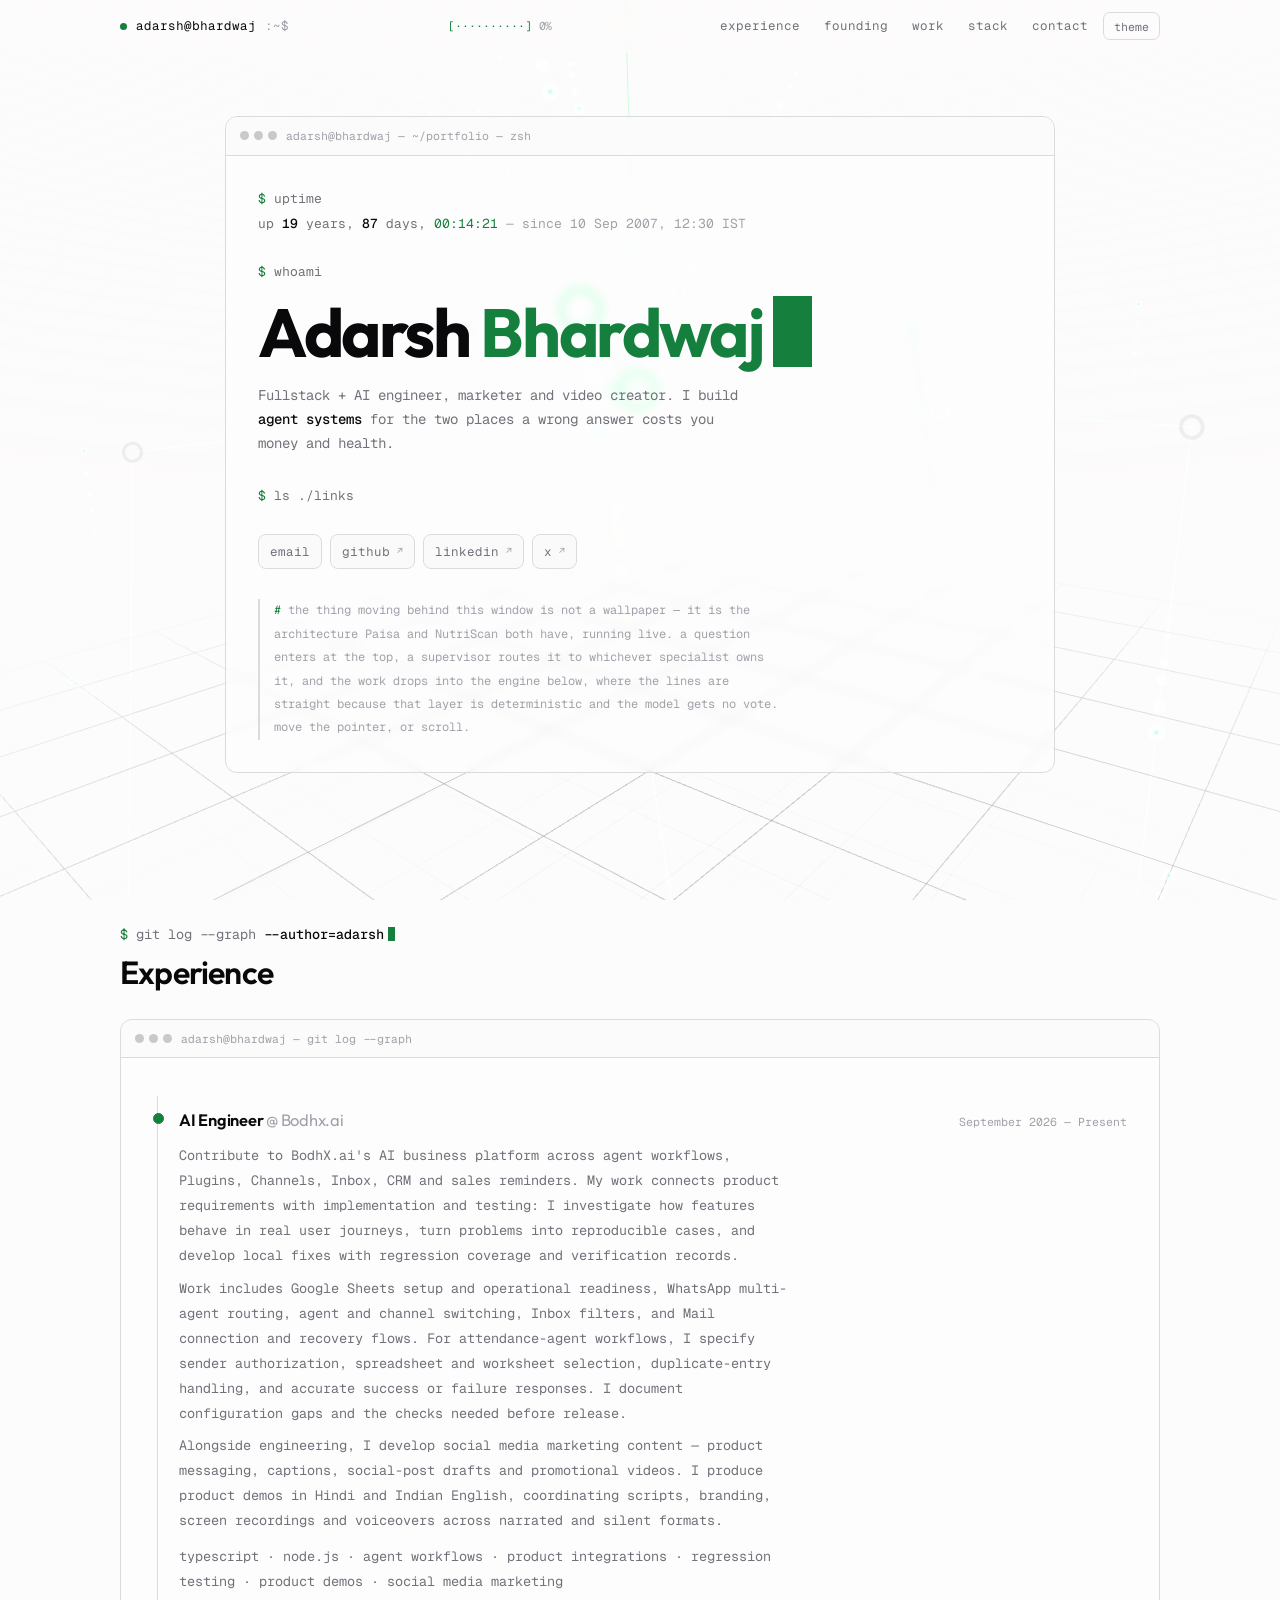
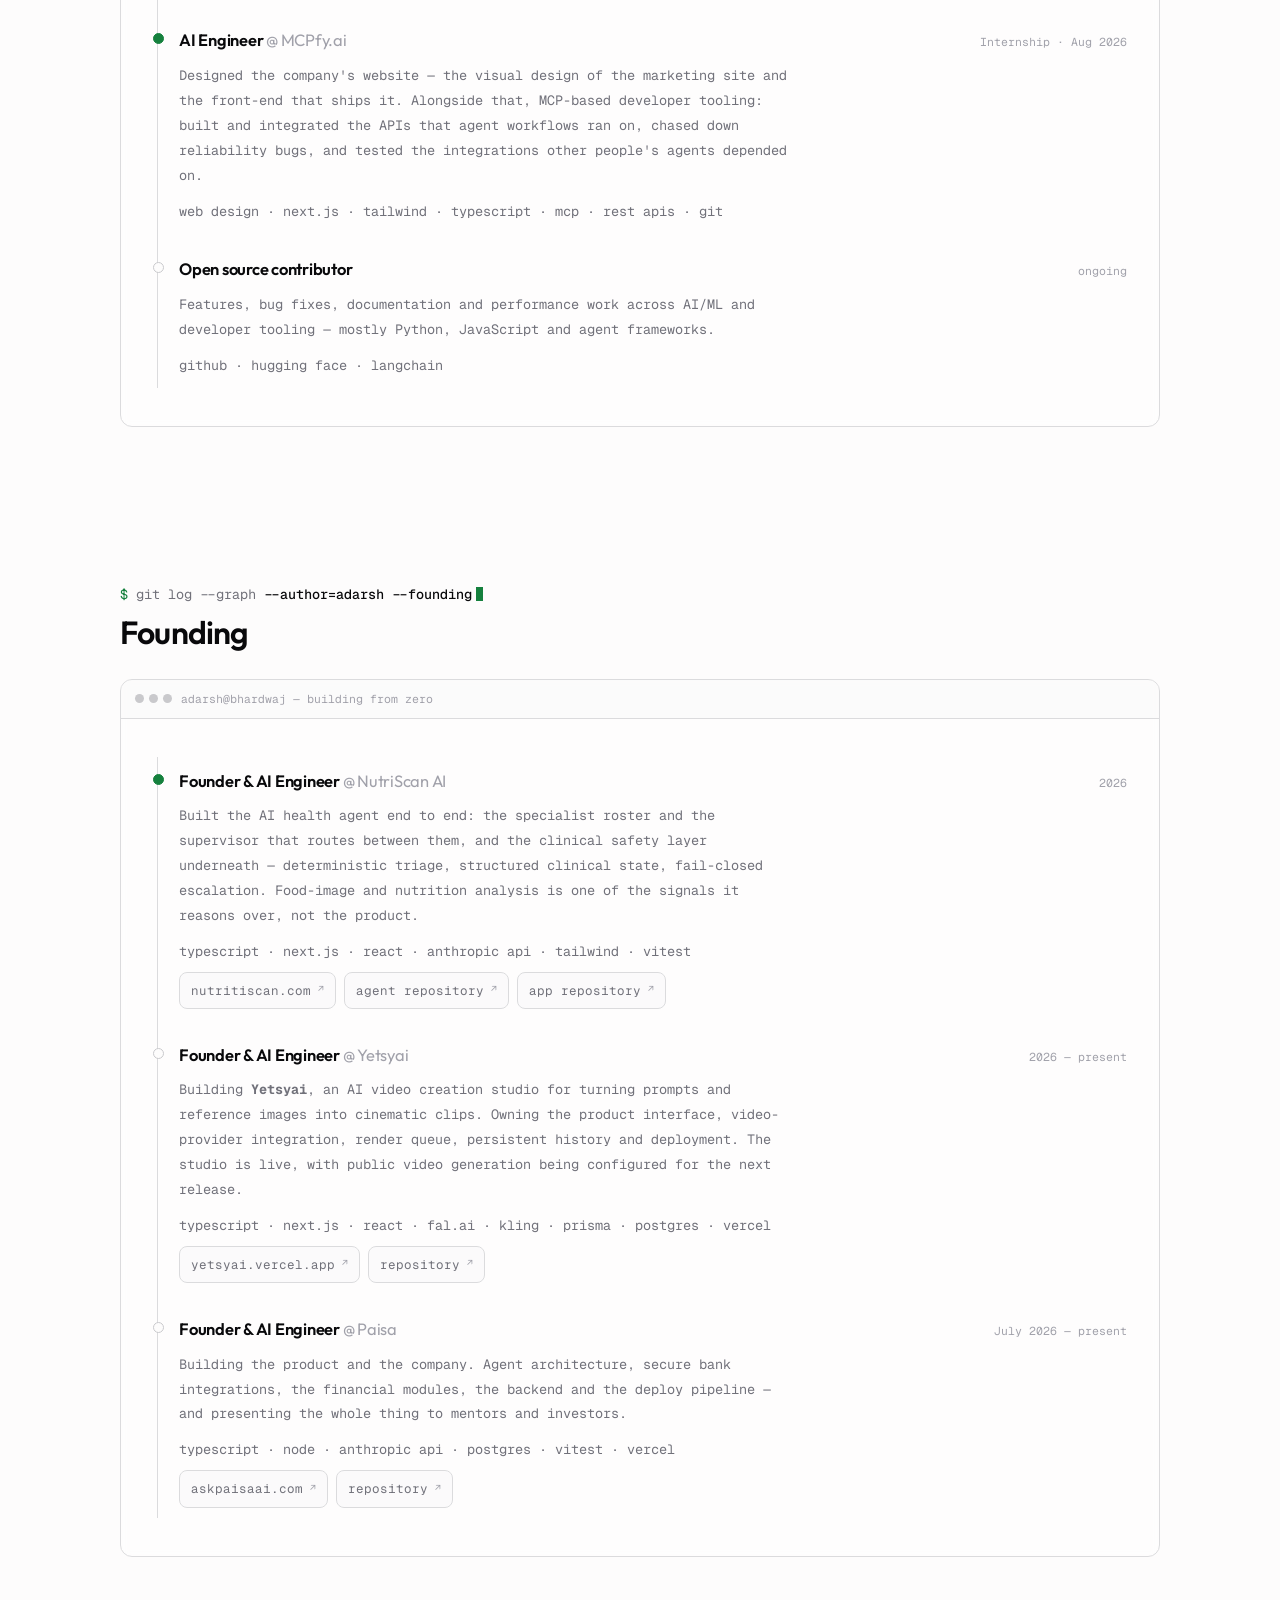
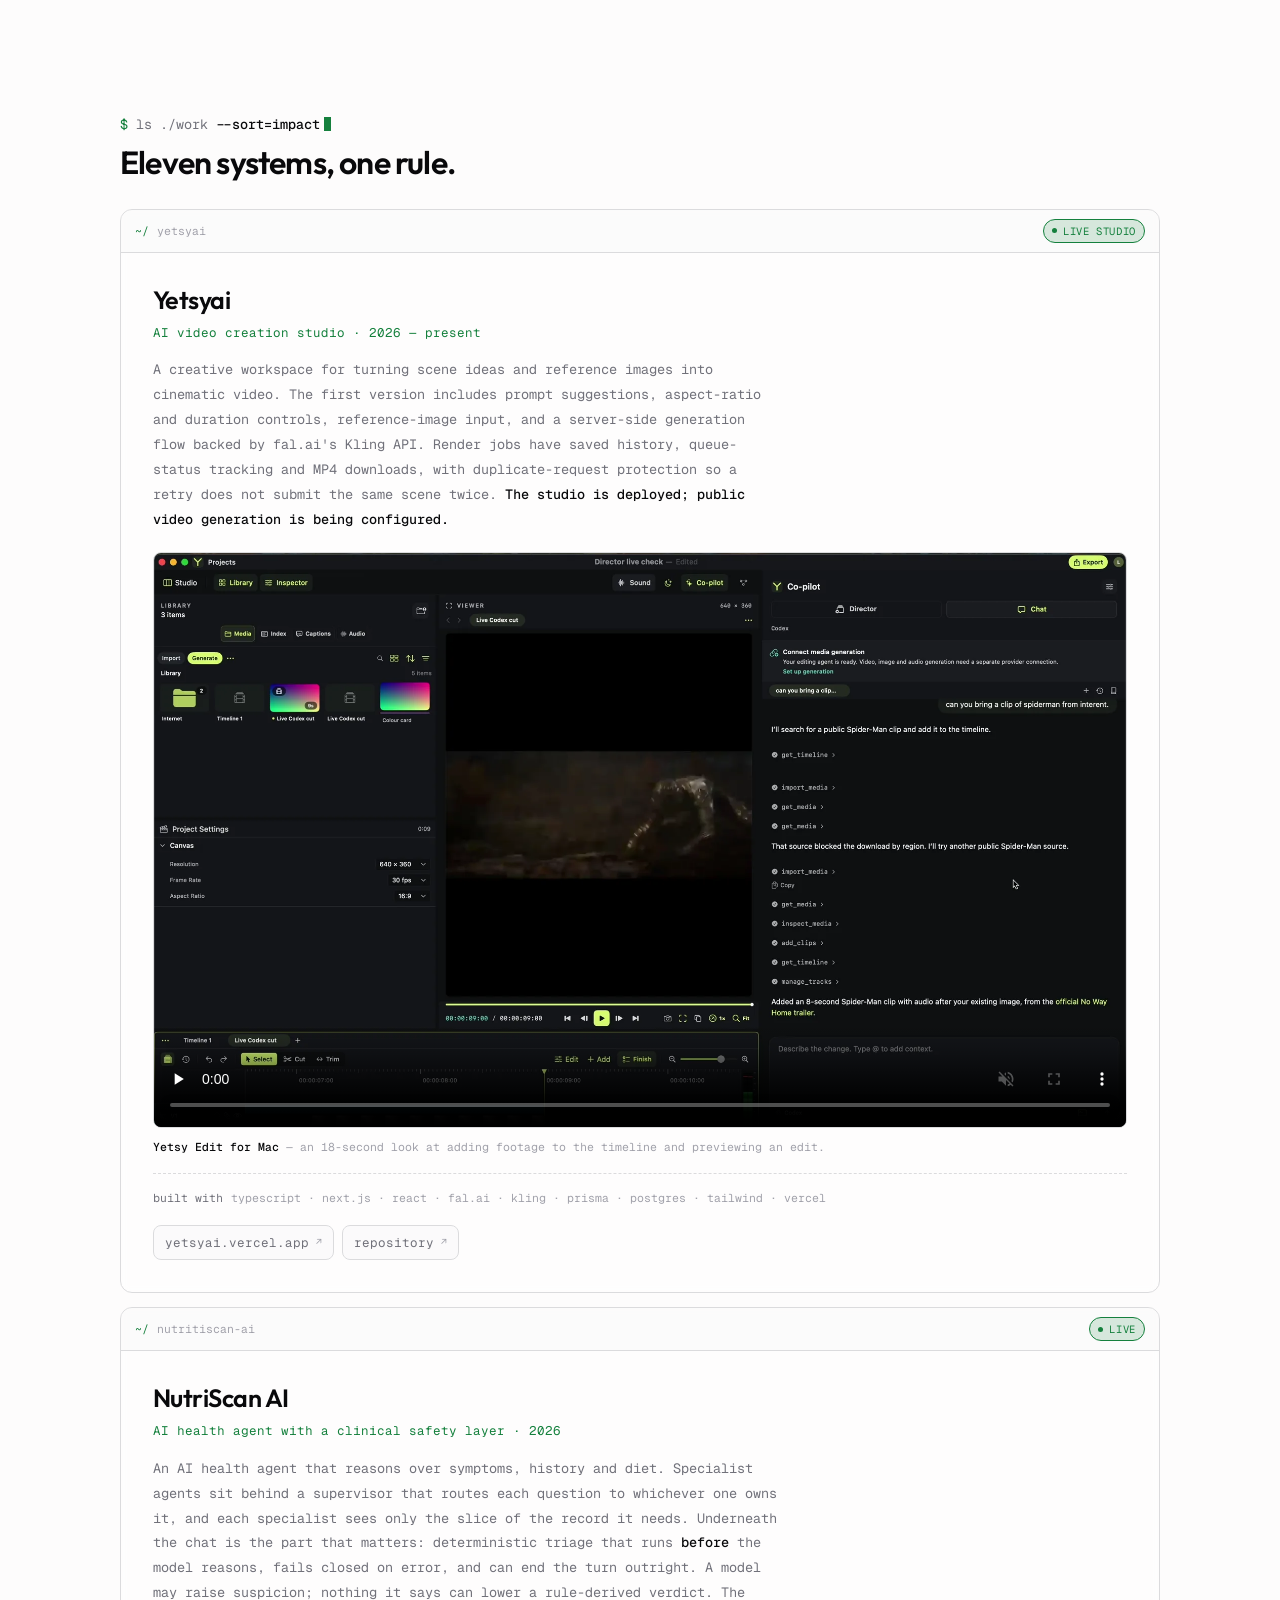
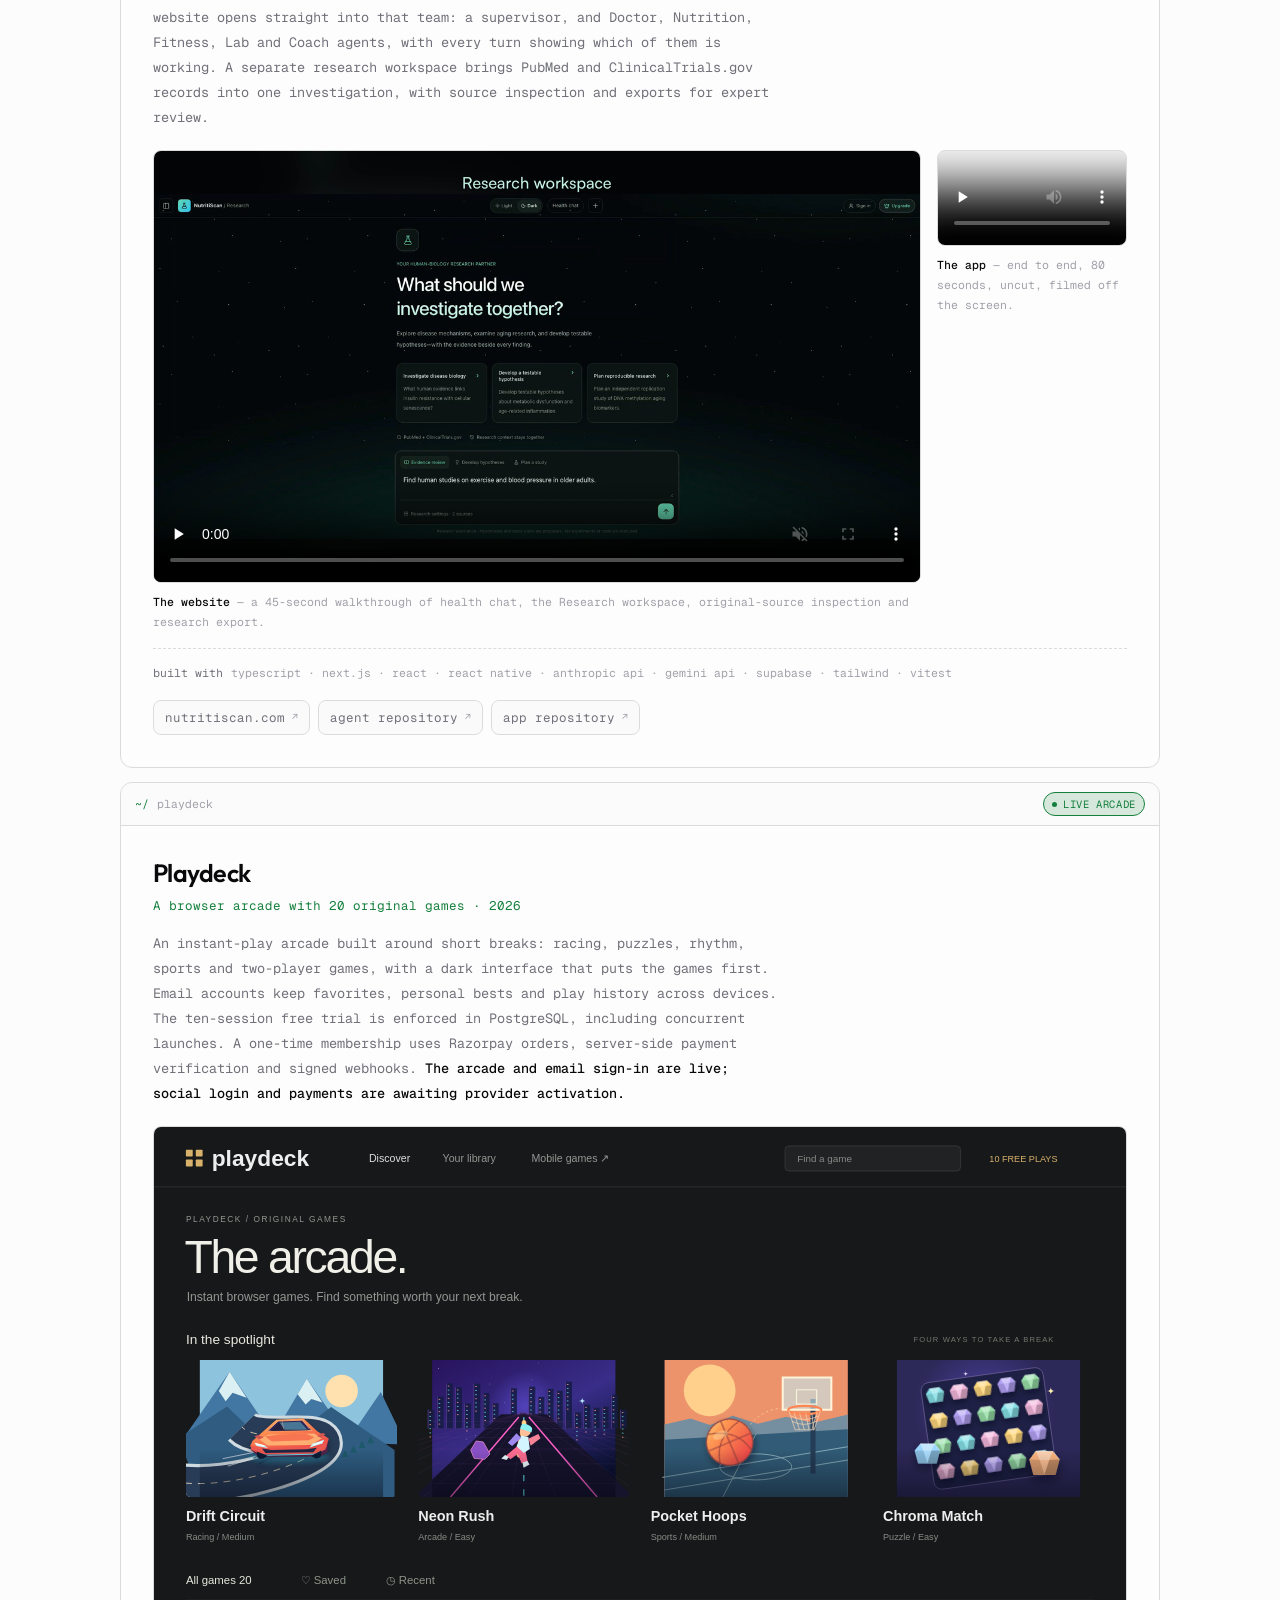
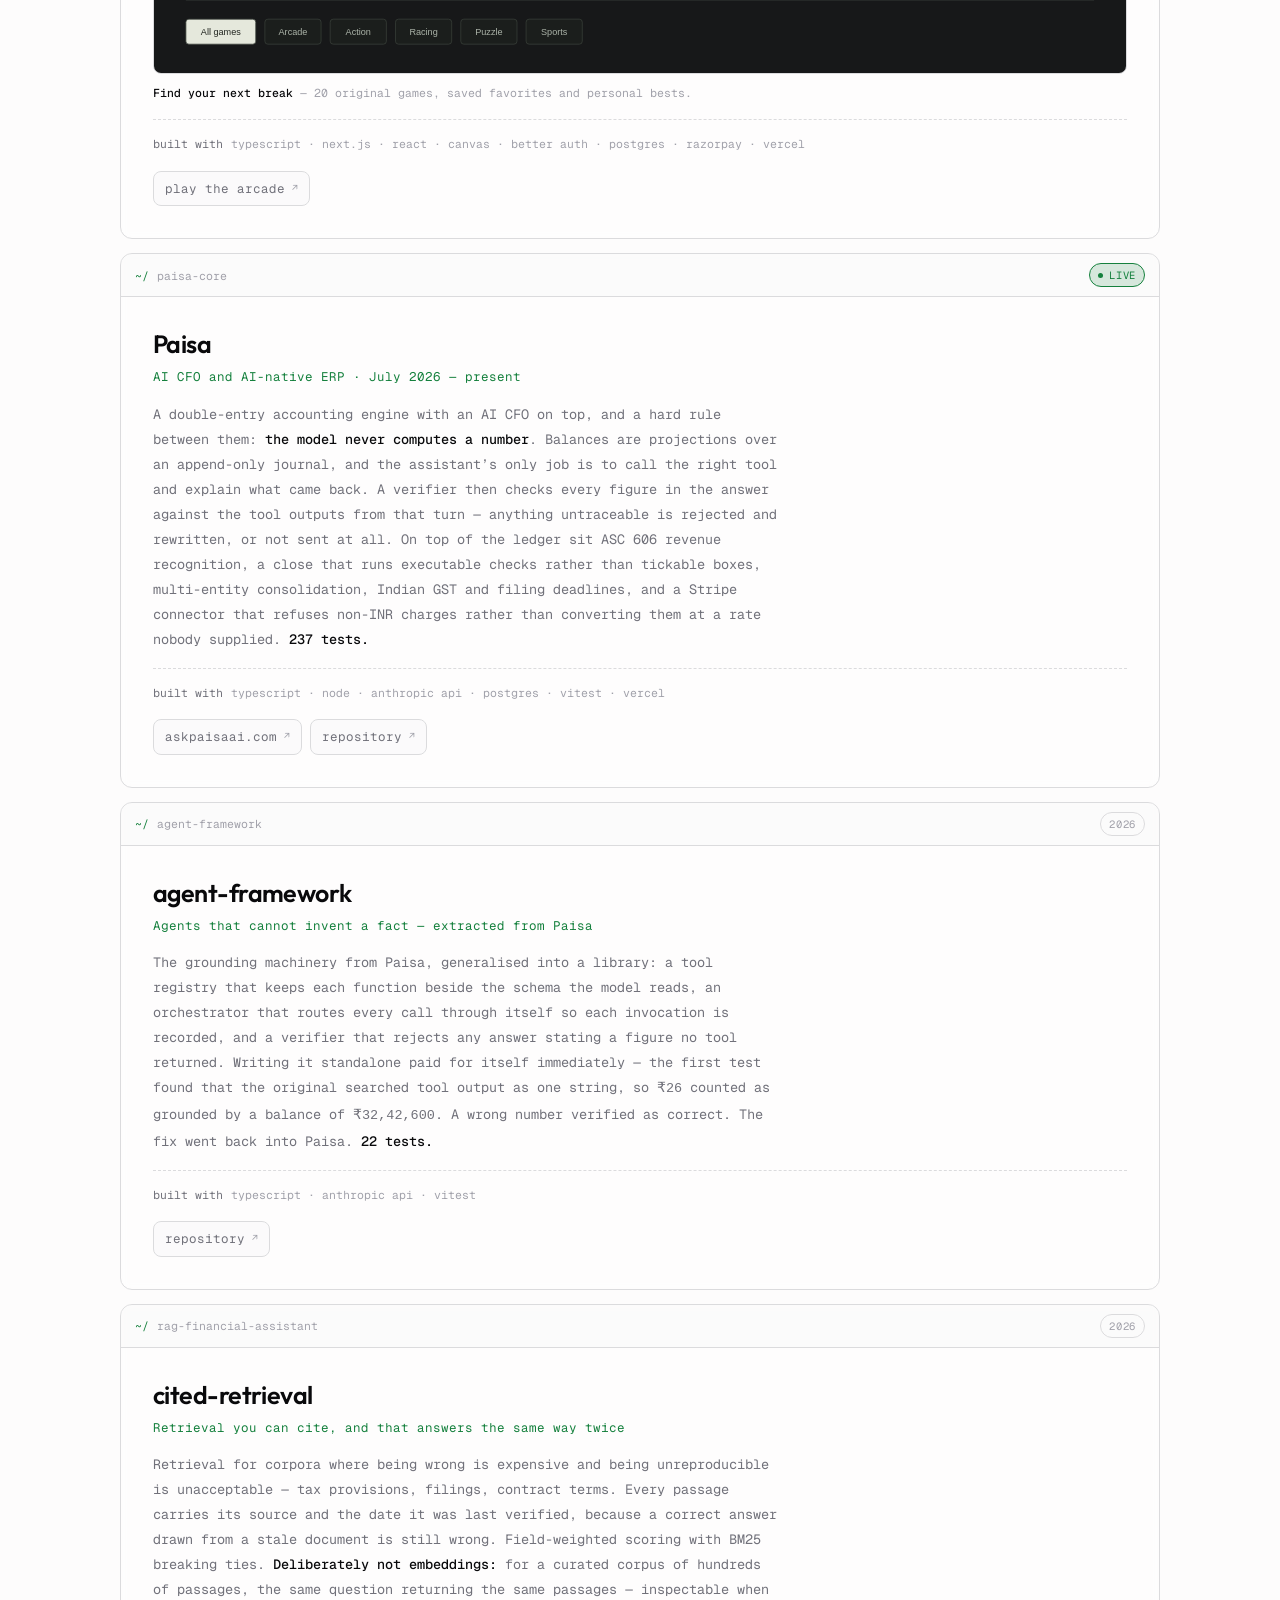
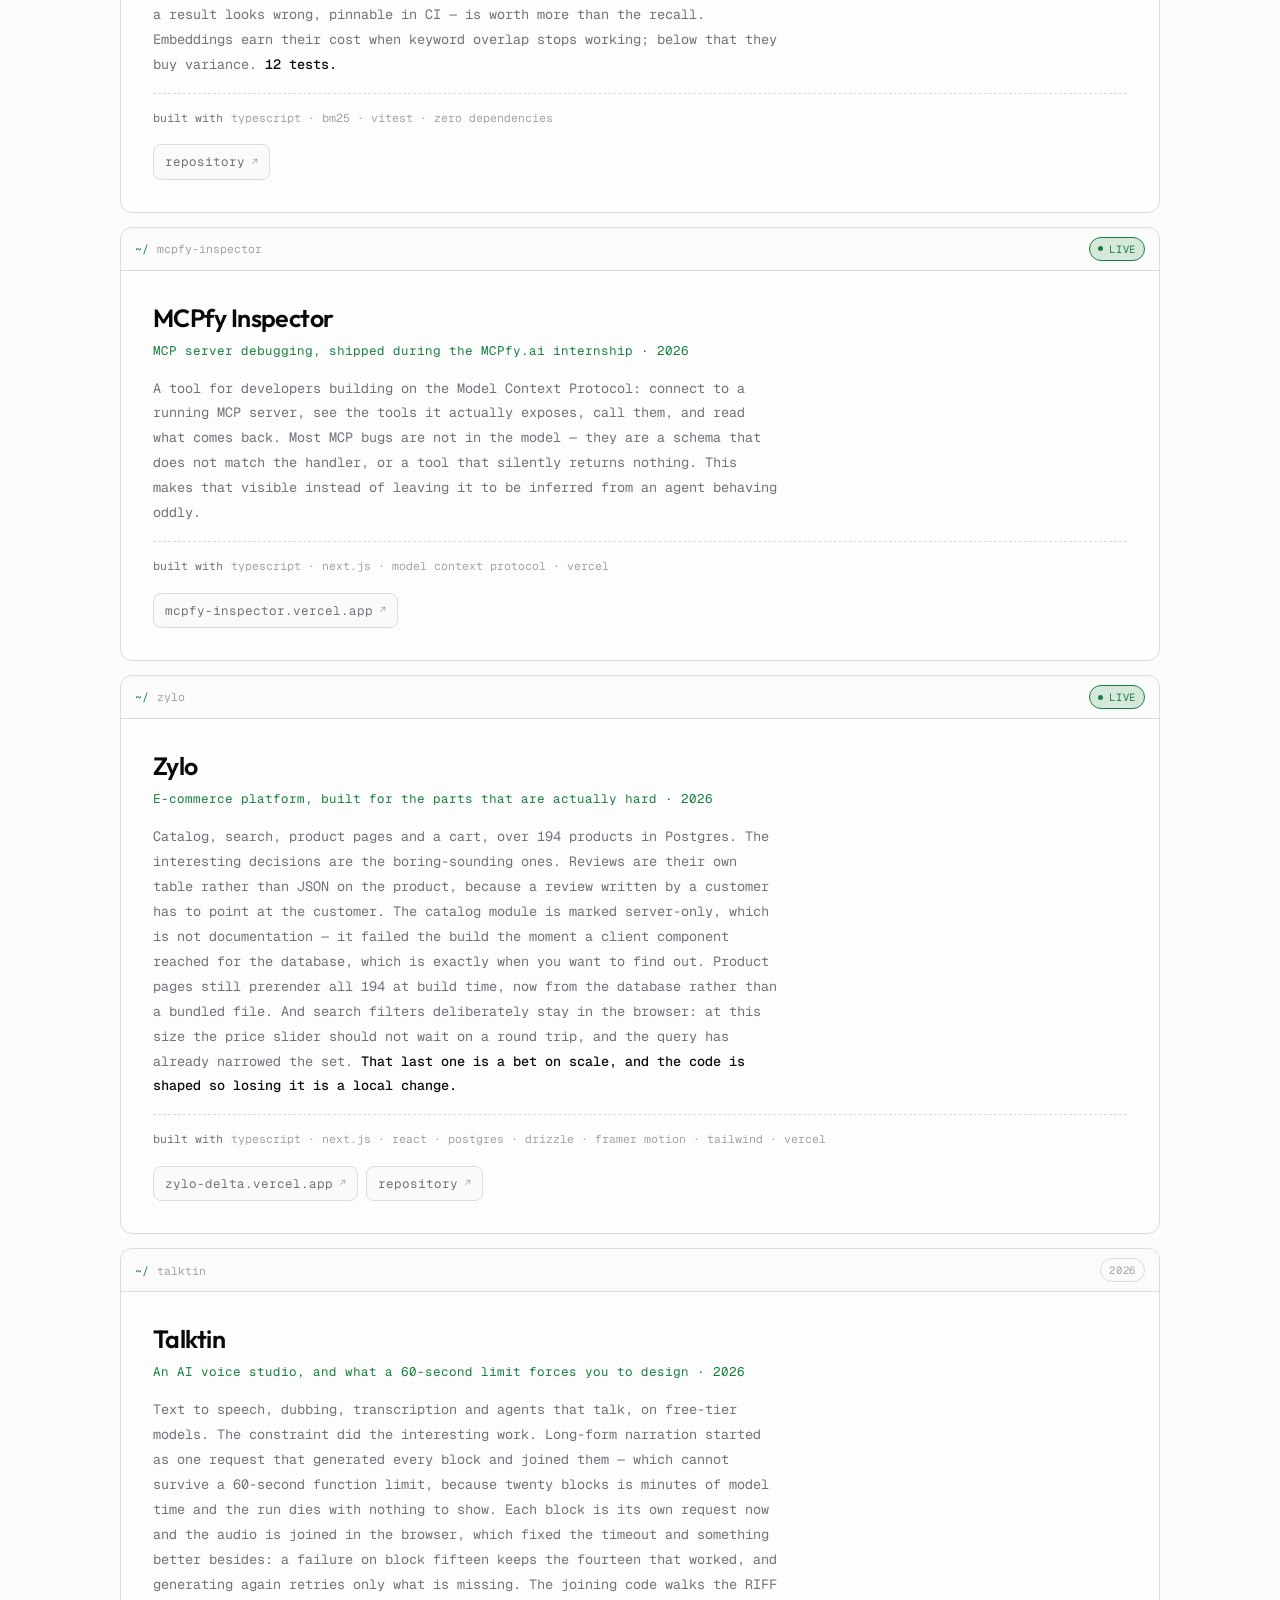
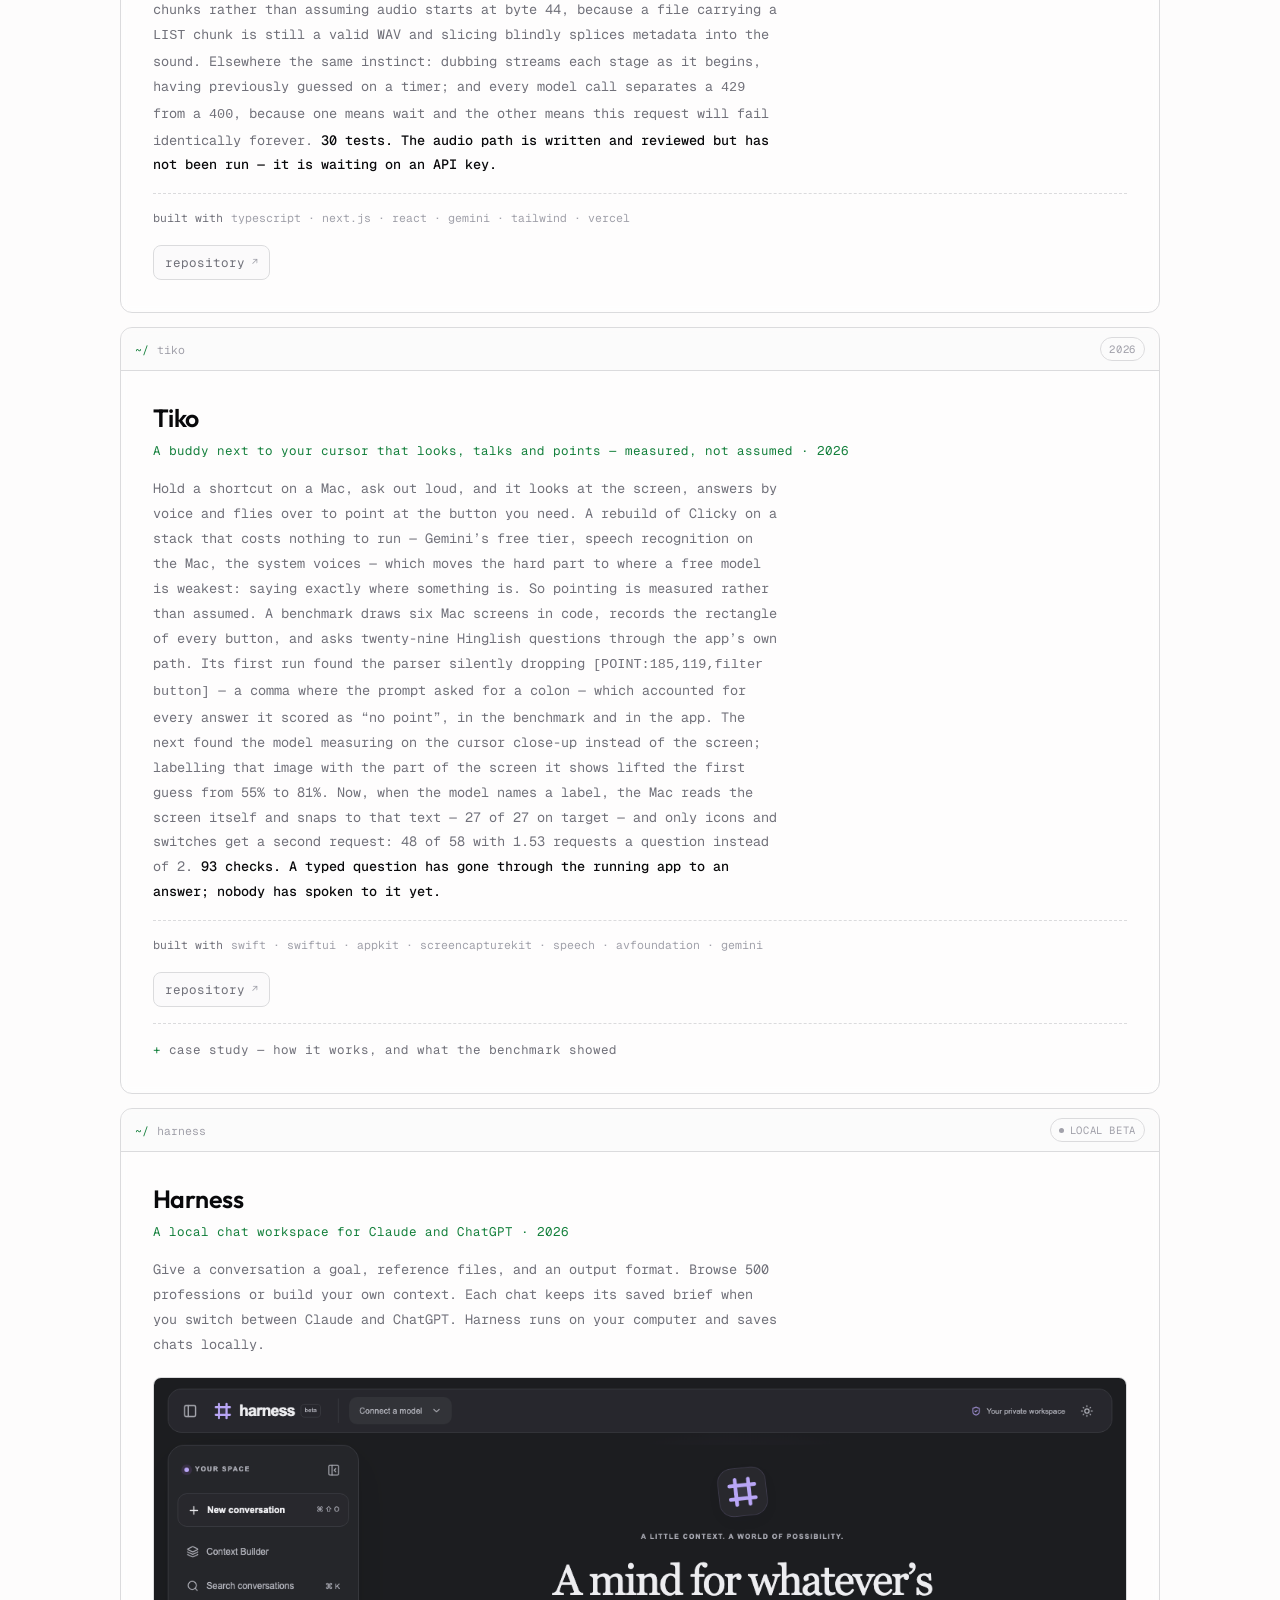
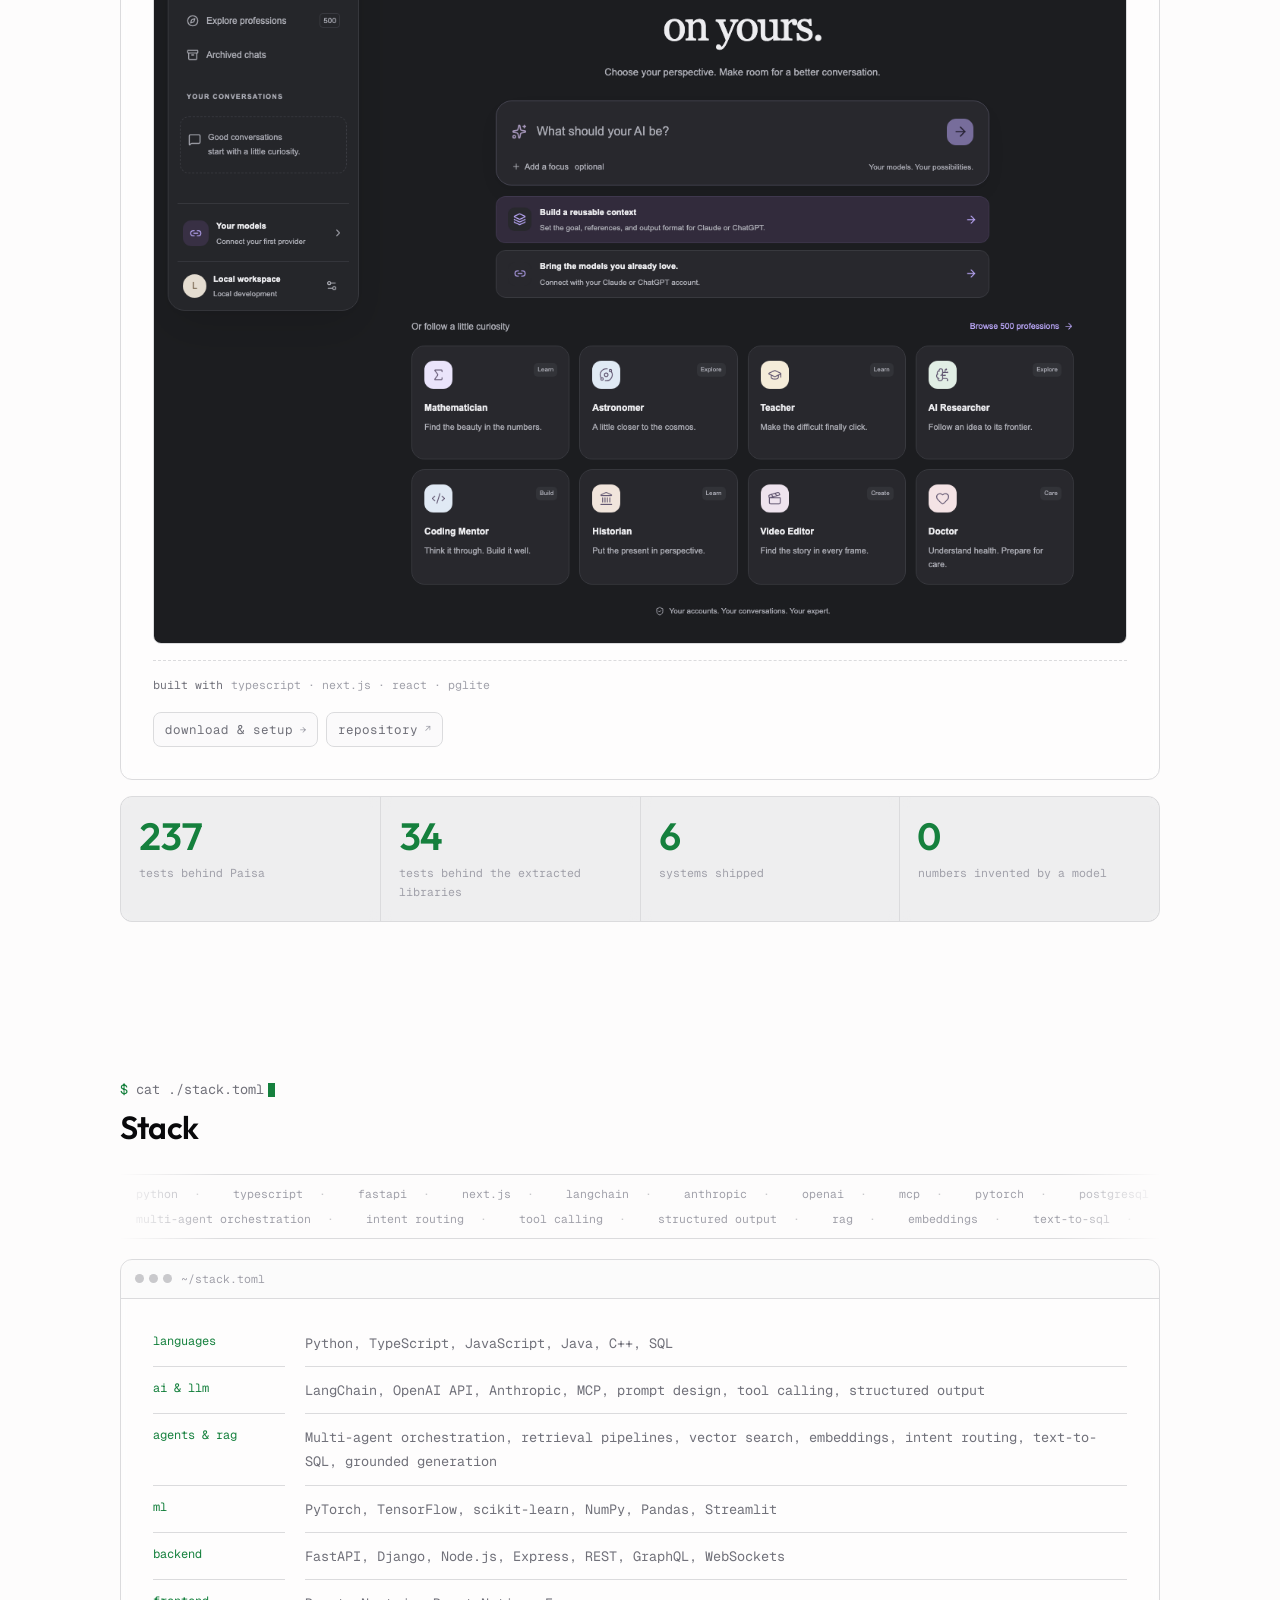
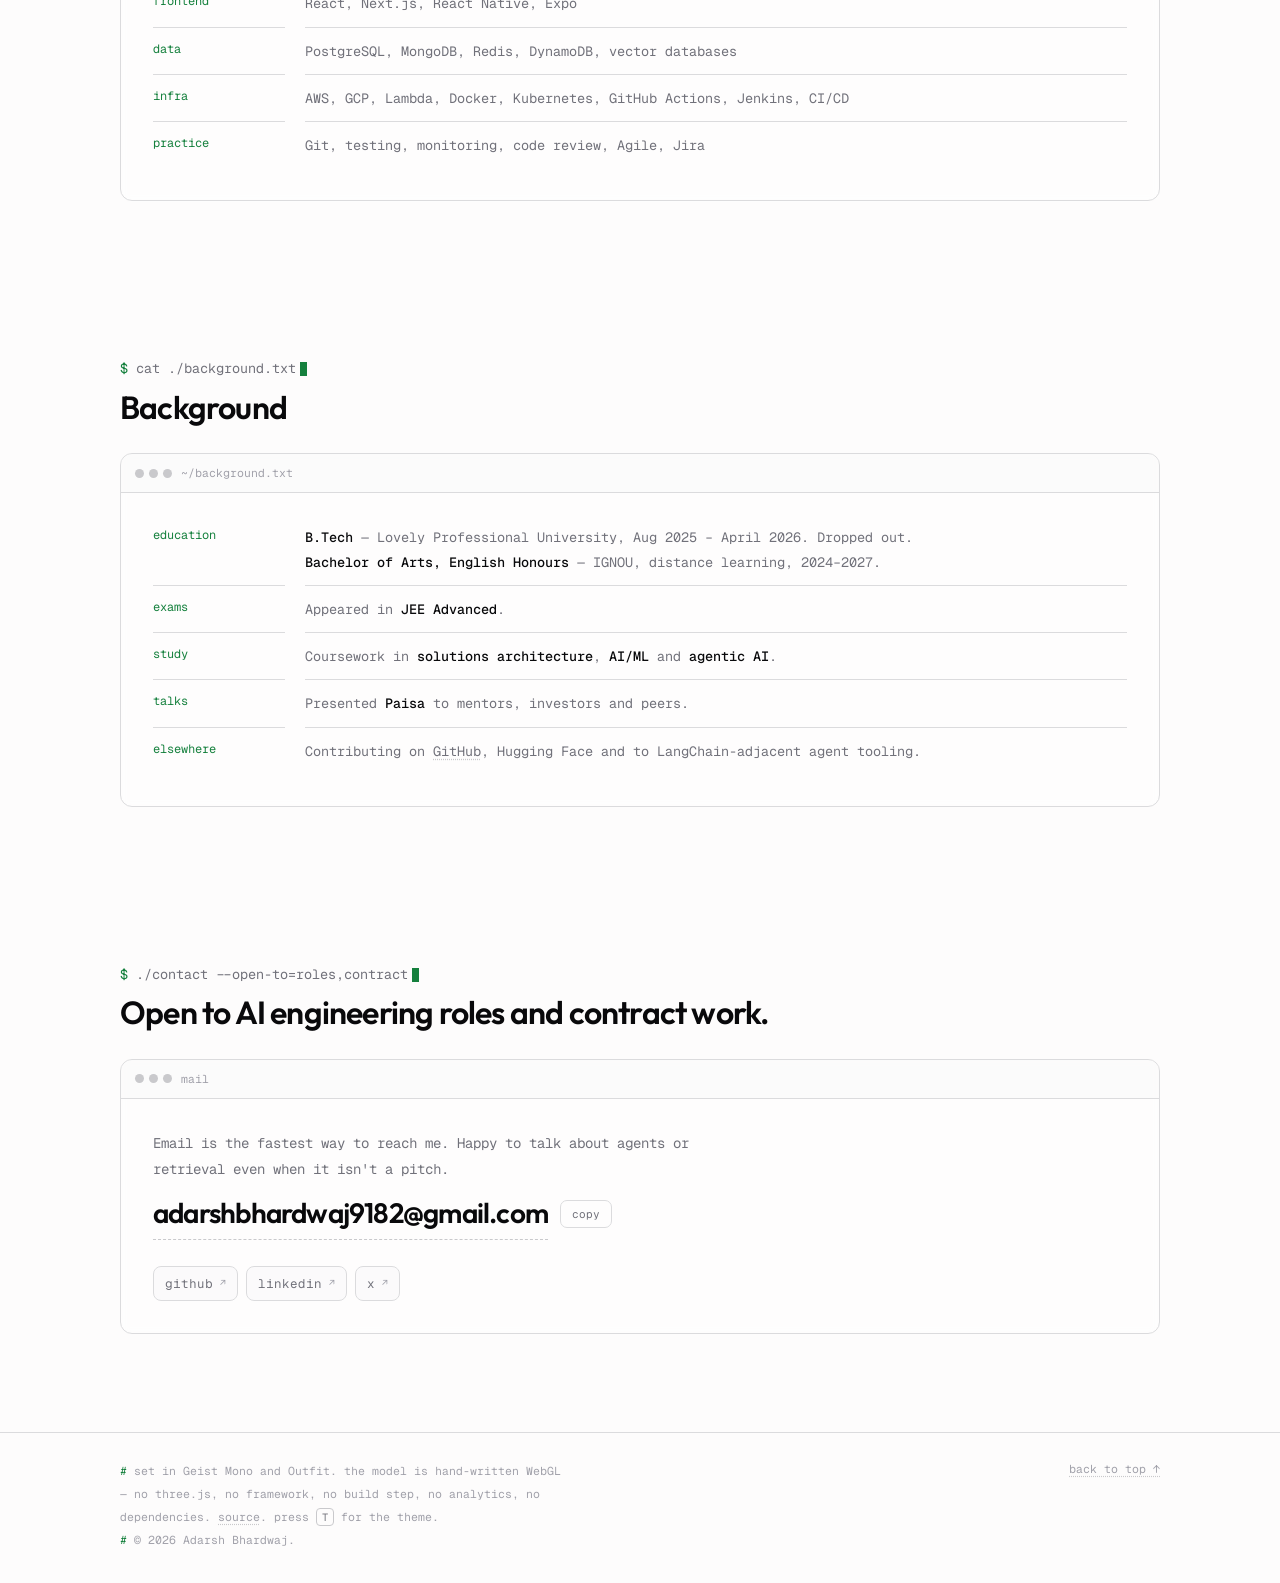
==== index.html @ 74797e35 "Publish the Harness beta 3 download and setup page" ====
<!DOCTYPE html>
<html lang="en">
<head>
<meta charset="UTF-8" />
<meta name="viewport" content="width=device-width, initial-scale=1.0" />
<title>Adarsh Bhardwaj — Fullstack + AI Engineer</title>
<meta name="description" content="Adarsh Bhardwaj — fullstack + AI engineer. Agent systems, retrieval and LLM infrastructure for finance and health. Founder of Paisa, building NutriScan AI, an AI health agent with a clinical safety layer, and founder of Zylo, an e-commerce platform." />
<link rel="canonical" href="https://adarshbhardwaj.space/" />

<meta property="og:type" content="website" />
<meta property="og:url" content="https://adarshbhardwaj.space/" />
<meta property="og:title" content="Adarsh Bhardwaj — Fullstack + AI Engineer" />
<meta property="og:description" content="Agent systems, retrieval and LLM infrastructure for finance and health." />
<meta name="twitter:card" content="summary_large_image" />

<link rel="icon" href="data:image/svg+xml,%3Csvg xmlns='http://www.w3.org/2000/svg' viewBox='0 0 64 64'%3E%3Crect width='64' height='64' rx='14' fill='%2309090b'/%3E%3Cg fill='none' stroke='%234ade80' stroke-width='5' stroke-linecap='round' stroke-linejoin='round'%3E%3Cpath d='M18 24l10 8-10 8'/%3E%3Cpath d='M34 40h12'/%3E%3C/g%3E%3C/svg%3E" />

<link rel="preconnect" href="https://fonts.googleapis.com" />
<link rel="preconnect" href="https://fonts.gstatic.com" crossorigin />
<link href="https://fonts.googleapis.com/css2?family=Geist+Mono:wght@400;500;600&family=Outfit:wght@400;500;600;700&display=swap" rel="stylesheet" />

<style>
/* ═══════════════════════════════════════════════════════════════════════
   ADARSH BHARDWAJ — a console, not a brochure.

   The page speaks the way the work does: a prompt, a command, its output.
   Sections are commands. The roles are a `git log --graph`. The projects
   are panels with a status line. Everything is frosted rather than solid,
   because the 3D model of the architecture is running behind all of it and
   should stay visible through the glass.

   Palette and furniture follow mcpfy: zinc, hairline borders, mono voice.
   ═══════════════════════════════════════════════════════════════════════ */

:root{
  /* light */
  --bg:#fdfcfc;
  --panel:#ffffff;
  --card:#f7f7f8;
  --fg:#09090b;
  --muted:#71717a;
  --subtle:#a1a1aa;
  --border:#dbdbdd;
  --border-2:#c9c9cc;
  --sig:#15803d;
  --sig-dim:#15803d29;
  --warn:#b45309;

  /* the 3D model reads these */
  --gl-line:#09090b;
  --gl-node:#09090b;
  --gl-accent:#15803d;
  --gl-master:0.55;
  --gl-additive:0;

  --mono:'Geist Mono',ui-monospace,SFMono-Regular,Menlo,Consolas,monospace;
  --sans:'Outfit',ui-sans-serif,system-ui,-apple-system,sans-serif;

  --shell:1120px;
  --pad:clamp(18px,4.5vw,40px);
  --r:12px;

  color-scheme:light;
}

@media (prefers-color-scheme:dark){
  :root:not([data-theme="light"]){
    --bg:#09090b;
    --panel:#131316;
    --card:#18181b;
    --fg:#fafafa;
    --muted:#a1a1aa;
    --subtle:#71717a;
    --border:#ffffff1a;
    --border-2:#ffffff2e;
    --sig:#4ade80;
    --sig-dim:#4ade8024;
    --warn:#fbbf24;

    --gl-line:#8b8b95;
    --gl-node:#e4e4e7;
    --gl-accent:#4ade80;
    --gl-master:0.9;
    --gl-additive:1;

    color-scheme:dark;
  }
}
:root[data-theme="dark"]{
  --bg:#09090b;
  --panel:#131316;
  --card:#18181b;
  --fg:#fafafa;
  --muted:#a1a1aa;
  --subtle:#71717a;
  --border:#ffffff1a;
  --border-2:#ffffff2e;
  --sig:#4ade80;
  --sig-dim:#4ade8024;
  --warn:#fbbf24;

  --gl-line:#8b8b95;
  --gl-node:#e4e4e7;
  --gl-accent:#4ade80;
  --gl-master:0.9;
  --gl-additive:1;

  color-scheme:dark;
}

*{box-sizing:border-box;margin:0;padding:0}
html{scroll-behavior:smooth;-webkit-text-size-adjust:100%}

body{
  background:var(--bg);
  color:var(--fg);
  font-family:var(--mono);
  font-size:14px;
  line-height:1.72;
  -webkit-font-smoothing:antialiased;
  -moz-osx-font-smoothing:grayscale;
  overflow-x:hidden;
}

::selection{background:var(--sig-dim);color:var(--fg)}

/* ── The model, and the scrim that keeps prose off it ─────────────────── */
#scene{position:fixed;inset:0;z-index:-2;width:100%;height:100%;display:block}
.wash{
  position:fixed;inset:0;z-index:-1;pointer-events:none;
  opacity:var(--wash,0.16);
  background:
    radial-gradient(135% 72% at 50% 0%, transparent 0%, var(--bg) 84%),
    linear-gradient(to bottom, transparent 0%, var(--bg) 62%);
}

.shell{max-width:var(--shell);margin:0 auto;padding-inline:var(--pad)}

a{color:inherit;text-decoration:none}
:focus-visible{outline:2px solid var(--sig);outline-offset:3px;border-radius:4px}

/* Dotted underlines that solidify — mcpfy's link idiom. */
.u{text-decoration:underline;text-decoration-style:dotted;text-underline-offset:3px;
   text-decoration-color:var(--border-2);transition:color .15s,text-decoration-color .15s}
.u:hover{color:var(--sig);text-decoration-style:solid;text-decoration-color:var(--sig)}

.prompt{color:var(--sig);user-select:none}
.dim{color:var(--subtle)}
.comment{color:var(--subtle)}

/* ── Status bar ───────────────────────────────────────────────────────── */
.bar{
  position:sticky;top:0;z-index:60;
  backdrop-filter:blur(14px);-webkit-backdrop-filter:blur(14px);
  background:color-mix(in srgb, var(--bg) 58%, transparent);
  border-bottom:1px solid transparent;transition:border-color .25s;
}
.bar.stuck{border-bottom-color:var(--border)}
.bar .in{
  max-width:var(--shell);margin:0 auto;padding-inline:var(--pad);
  height:52px;display:flex;align-items:center;justify-content:space-between;gap:18px;
}
.who{display:inline-flex;align-items:center;gap:9px;font-size:12.5px}
.led{
  width:7px;height:7px;border-radius:50%;background:var(--sig);flex:none;
  box-shadow:0 0 0 0 var(--sig-dim);animation:ping 2.4s ease-out infinite;
}
@keyframes ping{
  0%{box-shadow:0 0 0 0 var(--sig-dim)}
  70%{box-shadow:0 0 0 8px transparent}
  100%{box-shadow:0 0 0 0 transparent}
}
.bar nav{display:flex;align-items:center;gap:6px}
.bar nav a{
  font-size:12.5px;color:var(--muted);padding:5px 9px;border-radius:7px;
  transition:color .15s,background .15s;
}
.bar nav a:hover{color:var(--fg);background:var(--card)}
.bar nav a[aria-current]{color:var(--sig)}
@media (max-width:760px){ .bar nav a:not(.keep){display:none} }

.tt{
  appearance:none;background:none;border:1px solid var(--border);border-radius:7px;
  height:28px;padding:0 10px;cursor:pointer;
  font-family:var(--mono);font-size:11.5px;color:var(--muted);transition:.15s;
}
.tt:hover{color:var(--sig);border-color:var(--border-2)}

/* ── Panels ───────────────────────────────────────────────────────────────
   Frosted, never solid: the model has to stay readable through them.
   ───────────────────────────────────────────────────────────────────── */
.panel{
  border:1px solid var(--border);border-radius:var(--r);
  background:color-mix(in srgb, var(--panel) 42%, transparent);
  backdrop-filter:blur(5px) saturate(1.25);-webkit-backdrop-filter:blur(5px) saturate(1.25);
  overflow:hidden;
}
.panel-bar{
  display:flex;align-items:center;gap:9px;
  padding:9px 14px;border-bottom:1px solid var(--border);
  background:color-mix(in srgb, var(--card) 38%, transparent);
  font-size:11.5px;color:var(--subtle);
}
.lights{display:flex;gap:5px;flex:none}
.lights i{width:9px;height:9px;border-radius:50%;background:var(--border-2);display:block}
.panel-body{padding:clamp(20px,3.4vw,32px)}

/* ── Hero ─────────────────────────────────────────────────────────────── */
.hero{padding-block:clamp(30px,7vh,64px) clamp(40px,8vh,80px)}
.hero .panel{max-width:830px;margin:0 auto}

.line{font-size:13px;color:var(--muted)}
.line+.line{margin-top:2px}

/* uptime — the seconds tick, so tabular figures keep the line from shifting */
.uptime{font-size:13px;color:var(--muted);margin-top:3px;font-variant-numeric:tabular-nums}
.uptime b{color:var(--fg);font-weight:500}
.uptime .tick{color:var(--sig)}

h1{
  font-family:var(--sans);font-weight:700;
  font-size:clamp(34px,7vw,68px);line-height:1.02;letter-spacing:-.035em;
  margin:12px 0 0;color:var(--fg);
}
h1 .sig{color:var(--sig)}

.caret{
  display:inline-block;width:.58em;height:1.05em;vertical-align:-.16em;
  background:var(--sig);margin-left:.14em;animation:blink 1.15s steps(1) infinite;
}
@keyframes blink{0%,49%{opacity:1}50%,100%{opacity:0}}

.tagline{margin-top:16px;font-size:14px;color:var(--muted);max-width:62ch}
.tagline b{color:var(--fg);font-weight:500}

.out{margin-top:26px;font-size:14px;color:var(--muted);max-width:74ch;line-height:1.85}
.out b{color:var(--fg);font-weight:500}

.chips{display:flex;flex-wrap:wrap;gap:8px;margin-top:26px}
.chip{
  display:inline-flex;align-items:center;gap:7px;
  font-size:12.5px;color:var(--muted);
  border:1px solid var(--border);border-radius:8px;padding:6px 11px;
  background:color-mix(in srgb, var(--card) 46%, transparent);
  transition:color .15s,border-color .15s,background .15s;
}
.chip:hover{color:var(--sig);border-color:var(--sig);background:var(--sig-dim)}
.chip .ar{color:var(--subtle);font-size:10px}
.chip:hover .ar{color:var(--sig)}

.note{
  margin-top:30px;padding-left:14px;border-left:2px solid var(--border);
  font-size:12px;line-height:1.95;color:var(--subtle);max-width:76ch;
}
.no-gl .note{display:none}

/* ── Sections ─────────────────────────────────────────────────────────── */
.block{padding-block:clamp(44px,7vw,78px)}
.cmd{
  font-size:13.5px;color:var(--muted);margin-bottom:8px;
}
.cmd b{color:var(--fg);font-weight:500}
h2{
  font-family:var(--sans);font-weight:600;
  font-size:clamp(22px,3.2vw,32px);letter-spacing:-.025em;line-height:1.15;
  margin-bottom:28px;color:var(--fg);
}

/* ── Work ─────────────────────────────────────────────────────────────── */
.grid{display:grid;gap:14px}
.proj{scroll-margin-top:100px}
.proj .panel-bar{justify-content:space-between}
.proj .path{display:inline-flex;align-items:center;gap:8px}
.status{
  display:inline-flex;align-items:center;gap:6px;
  font-size:10.5px;letter-spacing:.06em;text-transform:uppercase;
  border:1px solid var(--border);border-radius:999px;padding:2px 8px;color:var(--subtle);
}
.status.live{color:var(--sig);border-color:var(--sig);background:var(--sig-dim)}
.status i{width:5px;height:5px;border-radius:50%;background:currentColor;display:block}

.proj h3{
  font-family:var(--sans);font-weight:600;
  font-size:clamp(19px,2.6vw,25px);letter-spacing:-.022em;line-height:1.2;
}
.proj .what{margin-top:7px;font-size:12.5px;color:var(--sig)}
.proj p.text{margin-top:14px;font-size:13.5px;line-height:1.85;color:var(--muted);max-width:78ch}
.proj p.text em{color:var(--fg);font-style:normal;font-weight:500}

.deps{
  margin-top:16px;padding-top:13px;border-top:1px dashed var(--border);
  font-size:11.5px;line-height:1.95;color:var(--subtle);
}
.deps b{color:var(--muted);font-weight:400;margin-right:8px}
.links{display:flex;flex-wrap:wrap;gap:8px;margin-top:15px}

/* A project's longer write-up, folded away so the list stays scannable: the
   card reads the same as the others until someone asks for the detail. */
.case{margin-top:16px;padding-top:13px;border-top:1px dashed var(--border)}
.case summary{
  display:inline-flex;align-items:center;gap:8px;cursor:pointer;list-style:none;
  font-size:12.5px;color:var(--muted);transition:color .15s;
}
.case summary::-webkit-details-marker{display:none}
.case summary::before{content:"+";color:var(--sig);display:inline-block;width:1ch}
.case[open] summary::before{content:"\2212"}
.case summary:hover{color:var(--sig)}
.case h4{
  margin-top:24px;font-size:11px;font-weight:500;letter-spacing:.06em;
  text-transform:uppercase;color:var(--sig);
}
.case p{margin-top:9px;font-size:13.5px;line-height:1.85;color:var(--muted);max-width:78ch}
.case p em{color:var(--fg);font-style:normal;font-weight:500}
.case .kv{margin-top:12px;max-width:78ch}

/* Demo capture — filmed off a screen, and portrait, so it is capped rather
   than full-bleed: at panel width it would read as the page rather than an
   exhibit. preload="none" keeps the file off every page load; it is fetched
   when someone actually presses play. */
.demo{margin:20px 0 0;max-width:288px}
.demo-wide{max-width:none}
.demo video,.demo img{
  display:block;width:100%;height:auto;
  border:1px solid var(--border);border-radius:calc(var(--r) - 4px);
  background:var(--card);
}
.demo figcaption{margin-top:9px;font-size:11.5px;line-height:1.75;color:var(--subtle)}
/* Website and app side by side: the landscape site takes the room, the
   portrait app keeps its phone width next to it. */
.demos{display:flex;gap:16px;align-items:flex-start;margin-top:20px}
.demos .demo{margin:0}
.demos .demo-web{flex:1 1 auto;max-width:none;min-width:0}
.demos .demo-app{flex:0 0 190px}
.demo figcaption b{color:var(--fg);font-weight:500}
@media (max-width:620px){
  .demos{flex-direction:column}
  .demos .demo-app{flex-basis:auto;max-width:220px}
}

/* ── Experience, as a graph ───────────────────────────────────────────────
   git log --graph, because that is what a work history is.
   ───────────────────────────────────────────────────────────────────── */
.log{position:relative;padding-left:26px}
.log::before{
  content:"";position:absolute;left:4px;top:6px;bottom:6px;width:1px;background:var(--border);
}
.commit{position:relative;padding-block:16px}
.commit::before{
  content:"";position:absolute;left:-26px;top:23px;
  width:9px;height:9px;border-radius:50%;
  background:var(--bg);border:1.5px solid var(--border-2);
}
.commit.head::before{border-color:var(--sig);background:var(--sig)}
.commit .top{display:flex;align-items:baseline;justify-content:space-between;gap:16px;flex-wrap:wrap}
.commit h3{font-family:var(--sans);font-weight:600;font-size:16.5px;letter-spacing:-.015em}
.commit h3 .at{color:var(--subtle);font-weight:400}
.commit .when{font-size:11.5px;color:var(--subtle);flex:none}
.commit p{margin-top:8px;font-size:13.5px;line-height:1.85;color:var(--muted);max-width:76ch}
.commit .deps{margin-top:11px;padding-top:0;border-top:0}

/* ── Key/value output ─────────────────────────────────────────────────── */
.kv{display:grid;grid-template-columns:132px minmax(0,1fr);column-gap:20px}
.kv dt,.kv .k{
  font-size:12px;color:var(--sig);padding:11px 0;border-top:1px solid var(--border);
}
.kv dd,.kv .v{
  margin:0;padding:11px 0;border-top:1px solid var(--border);
  font-size:13.5px;line-height:1.8;color:var(--muted);
}
.kv dt:first-of-type,.kv dd:first-of-type{border-top:0;padding-top:0}
.kv b{color:var(--fg);font-weight:500}
@media (max-width:620px){
  .kv{grid-template-columns:minmax(0,1fr)}
  .kv dt,.kv .k{padding:13px 0 1px}
  .kv dd,.kv .v{padding:0 0 13px;border-top:0}
  .kv dd:first-of-type{padding-top:0}
}

/* ── Contact ──────────────────────────────────────────────────────────── */
.mailrow{display:flex;align-items:center;gap:12px;flex-wrap:wrap;margin-top:6px}
.mailto{
  font-family:var(--sans);font-weight:600;
  font-size:clamp(18px,3.2vw,28px);letter-spacing:-.028em;
  border-bottom:1px dashed var(--border-2);padding-bottom:2px;word-break:break-all;
  transition:color .15s,border-color .15s;
}
.mailto:hover{color:var(--sig);border-color:var(--sig);border-bottom-style:solid}
.copy{
  appearance:none;background:none;cursor:pointer;flex:none;
  border:1px solid var(--border);border-radius:7px;padding:6px 11px;
  font-family:var(--mono);font-size:11px;color:var(--muted);transition:.15s;
}
.copy:hover{color:var(--sig);border-color:var(--sig)}
.copy.ok{color:var(--sig);border-color:var(--sig);background:var(--sig-dim)}

/* ── Footer ───────────────────────────────────────────────────────────── */
footer{border-top:1px solid var(--border);padding-block:26px 46px;margin-top:20px}
footer .in{
  max-width:var(--shell);margin:0 auto;padding-inline:var(--pad);
  display:flex;justify-content:space-between;align-items:flex-start;gap:20px;flex-wrap:wrap;
}
.colophon{font-size:11.5px;line-height:2;color:var(--subtle);max-width:64ch}
.colophon kbd{
  font-family:var(--mono);font-size:10.5px;border:1px solid var(--border-2);
  border-radius:4px;padding:1px 5px;color:var(--muted);
}

/* ── Reveal choreography ─────────────────────────────────────────────────
   Sections do not fade as a block — their parts arrive in order, and the
   command line above each one types itself in. The page behaves like a
   console being driven, because that is the conceit.
   ─────────────────────────────────────────────────────────────────────── */
.ease{transition-timing-function:cubic-bezier(.22,1,.36,1)}
.rise>*{
  opacity:0;transform:translateY(20px);
  transition:opacity .7s cubic-bezier(.22,1,.36,1),transform .7s cubic-bezier(.22,1,.36,1);
  transition-delay:calc(var(--i,0) * 80ms);
}
.rise.seen>*{opacity:1;transform:none}

.grid>*{
  opacity:0;transform:translateY(26px) scale(.99);
  transition:opacity .8s cubic-bezier(.22,1,.36,1),transform .8s cubic-bezier(.22,1,.36,1);
  transition-delay:calc(var(--i,0) * 110ms);
}
.rise.seen .grid>*{opacity:1;transform:none}

/* the command types itself, then the caret catches up */
.cmd{display:flex;align-items:center;gap:0}
.typed{
  display:inline-block;white-space:nowrap;overflow:hidden;
  clip-path:inset(0 100% 0 0);
  transition:clip-path 1s steps(30,end);transition-delay:.2s;
}
.rise.seen .typed{clip-path:inset(0 0 0 0)}
.cur{
  display:inline-block;width:.55em;height:1.05em;background:var(--sig);
  margin-left:.3em;opacity:0;transition:opacity .2s;transition-delay:1.15s;
}
.rise.seen .cur{opacity:1;animation:blink 1.15s steps(1) 1.2s infinite}

/* ── Scroll readout ─────────────────────────────────────────────────────── */
.prog{
  font-size:11.5px;color:var(--subtle);letter-spacing:-.04em;
  display:inline-flex;align-items:center;gap:7px;flex:none;
}
.prog b{color:var(--sig);font-weight:400;letter-spacing:0}
@media (max-width:960px){ .prog{display:none} }

/* ── Stats band ─────────────────────────────────────────────────────────── */
.stats{
  display:grid;grid-template-columns:repeat(auto-fit,minmax(158px,1fr));
  gap:1px;margin-top:16px;
  border:1px solid var(--border);border-radius:var(--r);
  background:var(--border);overflow:hidden;
}
.stat{
  background:color-mix(in srgb, var(--panel) 52%, transparent);
  backdrop-filter:blur(5px);-webkit-backdrop-filter:blur(5px);
  padding:20px 18px;
}
.stat b{
  display:block;font-family:var(--sans);font-weight:600;
  font-size:clamp(26px,3.6vw,38px);letter-spacing:-.03em;line-height:1;
  color:var(--sig);font-variant-numeric:tabular-nums;
}
.stat span{display:block;margin-top:9px;font-size:11.5px;line-height:1.6;color:var(--subtle)}

/* ── Ticker ─────────────────────────────────────────────────────────────── */
.ticker{
  overflow:hidden;margin-bottom:20px;
  border-block:1px solid var(--border);padding-block:9px;
  -webkit-mask-image:linear-gradient(90deg,transparent,#000 10%,#000 90%,transparent);
  mask-image:linear-gradient(90deg,transparent,#000 10%,#000 90%,transparent);
}
.ticker .row{display:flex;width:max-content;animation:marq 44s linear infinite}
.ticker .row.rev{animation-duration:56s;animation-direction:reverse;margin-top:5px}
.ticker i{font-style:normal;padding:0 16px;font-size:11.5px;color:var(--subtle);white-space:nowrap}
.ticker i::after{content:"·";margin-left:16px;color:var(--border-2)}
@keyframes marq{from{transform:translateX(0)}to{transform:translateX(-50%)}}

@media (prefers-reduced-motion:reduce){
  html{scroll-behavior:auto}
  *,*::before,*::after{transition-duration:.01ms!important;animation-duration:.01ms!important;animation-iteration-count:1!important}
  .rise>*,.rise.seen>*,.grid>*,.rise.seen .grid>*{opacity:1;transform:none}
  .typed{clip-path:none}
  .cur,.caret{animation:none}
  .ticker .row{animation:none}
}

@media print{
  #scene,.wash,.bar,.tt,.copy,.note,.lights{display:none}
  body{background:#fff;color:#000;font-size:10.5pt}
  .panel{border:1px solid #ccc;background:#fff;backdrop-filter:none}
  .block{page-break-inside:avoid}
}
</style>
</head>
<body id="top">

<canvas id="scene" aria-hidden="true"></canvas>
<div class="wash" aria-hidden="true"></div>

<div class="bar" id="bar">
  <div class="in">
    <a class="who" href="#top"><span class="led" aria-hidden="true"></span>adarsh@bhardwaj<span class="dim">:~$</span></a>
    <span class="prog" id="prog" aria-hidden="true"><b>[··········]</b> 0%</span>
    <nav id="nav">
      <a href="#experience">experience</a>
      <a href="#founding">founding</a>
      <a href="#work">work</a>
      <a href="#stack">stack</a>
      <a href="#contact" class="keep">contact</a>
      <button class="tt" id="tt" type="button" aria-label="Switch theme" title="Switch theme — or press T">theme</button>
    </nav>
  </div>
</div>

<header class="hero shell">
  <div class="panel">
    <div class="panel-bar">
      <span class="lights" aria-hidden="true"><i></i><i></i><i></i></span>
      <span>adarsh@bhardwaj — ~/portfolio — zsh</span>
    </div>
    <div class="panel-body">

      <p class="line"><span class="prompt">$</span> uptime</p>
      <p class="uptime" id="uptime" aria-label="Age since birth"><span class="dim">…</span></p>

      <p class="line" style="margin-top:26px"><span class="prompt">$</span> whoami</p>
      <h1>Adarsh <span class="sig">Bhardwaj</span><span class="caret" aria-hidden="true"></span></h1>
      <p class="tagline">Fullstack + AI engineer, marketer and video creator. I build <b>agent systems</b> for the two places a wrong
        answer costs you money and health.</p>

      <p class="line" style="margin-top:30px"><span class="prompt">$</span> ls ./links</p>
      <p class="chips">
        <a class="chip" href="mailto:adarshbhardwaj9182@gmail.com">email</a>
        <a class="chip" href="https://github.com/Adarsh-9182" target="_blank" rel="noopener">github<span class="ar">↗</span></a>
        <a class="chip" href="https://www.linkedin.com/in/adarsh-bhardwaj-925b31263" target="_blank" rel="noopener">linkedin<span class="ar">↗</span></a>
        <a class="chip" href="https://x.com/adarshdevs" target="_blank" rel="noopener">x<span class="ar">↗</span></a>
      </p>

      <p class="note comment"><span class="prompt">#</span> the thing moving behind this window
        is not a wallpaper — it is the architecture Paisa and NutriScan both have, running live.
        a question enters at the top, a supervisor routes it to whichever specialist owns it, and
        the work drops into the engine below, where the lines are straight because that layer is
        deterministic and the model gets no vote. move the pointer, or scroll.
      </p>

    </div>
  </div>
</header>

<main>

<section class="block shell rise" id="experience">
  <p class="cmd"><span class="prompt">$</span>&nbsp;<span class="typed">git log --graph <b>--author=adarsh</b></span><span class="cur" aria-hidden="true"></span></p>
  <h2>Experience</h2>

  <div class="panel">
    <div class="panel-bar">
      <span class="lights" aria-hidden="true"><i></i><i></i><i></i></span>
      <span>adarsh@bhardwaj — git log --graph</span>
    </div>
    <div class="panel-body">
  <div class="log">

    <div class="commit head">
      <div class="top">
        <h3>AI Engineer <span class="at">@ Bodhx.ai</span></h3>
        <span class="when">September 2026 — Present</span>
      </div>
      <p>Contribute to BodhX.ai's AI business platform across agent workflows, Plugins, Channels,
        Inbox, CRM and sales reminders. My work connects product requirements with implementation
        and testing: I investigate how features behave in real user journeys, turn problems into
        reproducible cases, and develop local fixes with regression coverage and verification records.</p>
      <p>Work includes Google Sheets setup and operational readiness, WhatsApp multi-agent routing,
        agent and channel switching, Inbox filters, and Mail connection and recovery flows.
        For attendance-agent workflows, I specify sender authorization, spreadsheet and worksheet
        selection, duplicate-entry handling, and accurate success or failure responses. I document
        configuration gaps and the checks needed before release.</p>
      <p>Alongside engineering, I develop social media marketing content — product messaging,
        captions, social-post drafts and promotional videos. I produce product demos in Hindi and
        Indian English, coordinating scripts, branding, screen recordings and voiceovers across
        narrated and silent formats.</p>
      <p class="deps">typescript · node.js · agent workflows · product integrations · regression testing · product demos · social media marketing</p>
    </div>

    <div class="commit head">
      <div class="top">
        <h3>AI Engineer <span class="at">@ MCPfy.ai</span></h3>
        <span class="when">Internship · Aug 2026</span>
      </div>
      <p>Designed the company's website — the visual design of the marketing site and the
        front-end that ships it. Alongside that, MCP-based developer tooling: built and integrated
        the APIs that agent workflows ran on, chased down reliability bugs, and tested the
        integrations other people's agents depended on.</p>
      <p class="deps">web design · next.js · tailwind · typescript · mcp · rest apis · git</p>
    </div>

    <div class="commit">
      <div class="top">
        <h3>Open source contributor</h3>
        <span class="when">ongoing</span>
      </div>
      <p>Features, bug fixes, documentation and performance work across AI/ML and developer
        tooling — mostly Python, JavaScript and agent frameworks.</p>
      <p class="deps">github · hugging face · langchain</p>
    </div>

  </div>
    </div>
  </div>
</section>

<section class="block shell rise" id="founding">
  <p class="cmd"><span class="prompt">$</span>&nbsp;<span class="typed">git log --graph <b>--author=adarsh --founding</b></span><span class="cur" aria-hidden="true"></span></p>
  <h2>Founding</h2>

  <div class="panel">
    <div class="panel-bar">
      <span class="lights" aria-hidden="true"><i></i><i></i><i></i></span>
      <span>adarsh@bhardwaj — building from zero</span>
    </div>
    <div class="panel-body">
      <div class="log">
        <div class="commit head">
          <div class="top">
            <h3>Founder &amp; AI Engineer <span class="at">@ NutriScan AI</span></h3>
            <span class="when">2026</span>
          </div>
          <p>Built the AI health agent end to end: the specialist roster and the supervisor that routes
            between them, and the clinical safety layer underneath — deterministic triage, structured
            clinical state, fail-closed escalation. Food-image and nutrition analysis is one of the
            signals it reasons over, not the product.</p>
          <p class="deps">typescript · next.js · react · anthropic api · tailwind · vitest</p>
          <p class="links">
            <a class="chip" href="https://www.nutritiscan.com" target="_blank" rel="noopener">nutritiscan.com<span class="ar">&#8599;</span></a>
            <a class="chip" href="https://github.com/Adarsh-9182/nutritiscan-ai" target="_blank" rel="noopener">agent repository<span class="ar">&#8599;</span></a>
            <a class="chip" href="https://github.com/Adarsh-9182/nutritiscan" target="_blank" rel="noopener">app repository<span class="ar">&#8599;</span></a>
          </p>
        </div>

        <div class="commit">
          <div class="top">
            <h3>Founder &amp; AI Engineer <span class="at">@ Yetsyai</span></h3>
            <span class="when">2026 &mdash; present</span>
          </div>
          <p>Building <b>Yetsyai</b>, an AI video creation studio for turning prompts and reference
            images into cinematic clips. Owning the product interface, video-provider integration,
            render queue, persistent history and deployment. The studio is live, with public video
            generation being configured for the next release.</p>
          <p class="deps">typescript &middot; next.js &middot; react &middot; fal.ai &middot; kling &middot; prisma &middot; postgres &middot; vercel</p>
          <p class="links">
            <a class="chip" href="https://yetsyai.vercel.app" target="_blank" rel="noopener">yetsyai.vercel.app<span class="ar">&#8599;</span></a>
            <a class="chip" href="https://github.com/Adarsh-9182/yetsyai" target="_blank" rel="noopener">repository<span class="ar">&#8599;</span></a>
          </p>
        </div>

        <div class="commit">
          <div class="top">
            <h3>Founder &amp; AI Engineer <span class="at">@ Paisa</span></h3>
            <span class="when">July 2026 — present</span>
          </div>
          <p>Building the product and the company. Agent architecture, secure bank integrations, the
            financial modules, the backend and the deploy pipeline — and presenting the whole thing to
            mentors and investors.</p>
          <p class="deps">typescript · node · anthropic api · postgres · vitest · vercel</p>
          <p class="links">
            <a class="chip" href="https://www.askpaisaai.com" target="_blank" rel="noopener">askpaisaai.com<span class="ar">&#8599;</span></a>
            <a class="chip" href="https://github.com/Adarsh-9182/paisa-core" target="_blank" rel="noopener">repository<span class="ar">&#8599;</span></a>
          </p>
        </div>
      </div>
    </div>
  </div>
</section>

<section class="block shell rise" id="work">
  <p class="cmd"><span class="prompt">$</span>&nbsp;<span class="typed">ls ./work <b>--sort=impact</b></span><span class="cur" aria-hidden="true"></span></p>
  <h2>Eleven systems, one rule.</h2>

  <div class="grid">

    <article class="panel proj" id="yetsyai">
      <div class="panel-bar">
        <span class="path"><span class="prompt">~/</span>yetsyai</span>
        <span class="status live"><i></i>live studio</span>
      </div>
      <div class="panel-body">
        <h3>Yetsyai</h3>
        <p class="what">AI video creation studio &middot; 2026 &mdash; present</p>
        <p class="text">A creative workspace for turning scene ideas and reference images into
          cinematic video. The first version includes prompt suggestions, aspect-ratio and duration
          controls, reference-image input, and a server-side generation flow backed by fal.ai's
          Kling API. Render jobs have saved history, queue-status tracking and MP4 downloads,
          with duplicate-request protection so a retry does not submit the same scene twice.
          <em>The studio is deployed; public video generation is being configured.</em></p>
        <figure class="demo demo-wide">
          <video controls preload="none" playsinline muted width="1920" height="1134"
                 poster="assets/yetsy-edit-demo.webp" aria-label="Yetsy Edit for Mac demo"
                 aria-describedby="yetsy-demo-caption">
            <source src="assets/yetsy-edit-demo.mp4" type="video/mp4" />
            <track kind="captions" src="assets/yetsy-edit-demo.vtt" srclang="en" label="English" />
            <a href="assets/yetsy-edit-demo.mp4">Download the Yetsy Edit demo</a>.
          </video>
          <figcaption id="yetsy-demo-caption"><b>Yetsy Edit for Mac</b> &mdash; an 18-second look at
            adding footage to the timeline and previewing an edit.</figcaption>
        </figure>
        <p class="deps"><b>built with</b>typescript &middot; next.js &middot; react &middot; fal.ai &middot; kling &middot; prisma &middot; postgres &middot; tailwind &middot; vercel</p>
        <p class="links">
          <a class="chip" href="https://yetsyai.vercel.app" target="_blank" rel="noopener">yetsyai.vercel.app<span class="ar">&#8599;</span></a>
          <a class="chip" href="https://github.com/Adarsh-9182/yetsyai" target="_blank" rel="noopener">repository<span class="ar">&#8599;</span></a>
        </p>
      </div>
    </article>

    <article class="panel proj" data-node="1">
      <div class="panel-bar">
        <span class="path"><span class="prompt">~/</span>nutritiscan-ai</span>
        <span class="status live"><i></i>live</span>
      </div>
      <div class="panel-body">
        <h3>NutriScan AI</h3>
        <p class="what">AI health agent with a clinical safety layer &middot; 2026</p>
        <p class="text">An AI health agent that reasons over symptoms, history and diet. Specialist
          agents sit behind a supervisor that routes each question to whichever one owns it, and
          each specialist sees only the slice of the record it needs. Underneath the chat is the
          part that matters: deterministic triage that runs <em>before</em> the model reasons,
          fails closed on error, and can end the turn outright. A model may raise suspicion;
          nothing it says can lower a rule-derived verdict. The website opens straight into that team: a
          supervisor, and Doctor, Nutrition, Fitness, Lab and Coach agents, with every turn showing which
          of them is working. A separate research workspace brings PubMed and ClinicalTrials.gov
          records into one investigation, with source inspection and exports for expert review.</p>
        <div class="demos">
          <figure class="demo demo-web">
            <video controls preload="none" playsinline muted width="1920" height="1080"
                   poster="assets/nutriscan-research-poster-v2.png"
                   aria-label="NutriScan health chat and Research workspace walkthrough"
                   aria-describedby="nutriscan-web-caption">
              <source src="assets/nutriscan-health-research-v2.mp4" type="video/mp4" />
              <a href="assets/nutriscan-health-research-v2.mp4">Download the website walkthrough</a>.
            </video>
            <figcaption id="nutriscan-web-caption"><b>The website</b> &mdash; a 45-second walkthrough of health chat,
              the Research workspace, original-source inspection and research export.</figcaption>
          </figure>
          <figure class="demo demo-app">
            <video controls preload="none" playsinline width="720" height="1280"
                   poster="https://ymgw8gucdqufzajx.public.blob.vercel-storage.com/nutriscan/poster-9pDAB4NcZP1WMA8bJRO1v8JCFWqfY8.jpg">
              <source src="https://ymgw8gucdqufzajx.public.blob.vercel-storage.com/nutriscan/demo-B9RVC6DmZjDWUcugn4HDfK6BsdZXHL.mp4" type="video/mp4" />
              <a href="https://ymgw8gucdqufzajx.public.blob.vercel-storage.com/nutriscan/demo-B9RVC6DmZjDWUcugn4HDfK6BsdZXHL.mp4">Download the demo recording</a>.
            </video>
            <figcaption><b>The app</b> &mdash; end to end, 80 seconds, uncut, filmed off the screen.</figcaption>
          </figure>
        </div>

        <p class="deps"><b>built with</b>typescript &middot; next.js &middot; react &middot; react native &middot; anthropic api &middot; gemini api &middot; supabase &middot; tailwind &middot; vitest</p>
        <p class="links">
          <a class="chip" href="https://www.nutritiscan.com" target="_blank" rel="noopener">nutritiscan.com<span class="ar">&#8599;</span></a>
          <a class="chip" href="https://github.com/Adarsh-9182/nutritiscan-ai" target="_blank" rel="noopener">agent repository<span class="ar">&#8599;</span></a>
          <a class="chip" href="https://github.com/Adarsh-9182/nutritiscan" target="_blank" rel="noopener">app repository<span class="ar">&#8599;</span></a>
        </p>
      </div>
    </article>

    <article class="panel proj" id="playdeck">
      <div class="panel-bar">
        <span class="path"><span class="prompt">~/</span>playdeck</span>
        <span class="status live"><i></i>live arcade</span>
      </div>
      <div class="panel-body">
        <h3>Playdeck</h3>
        <p class="what">A browser arcade with 20 original games &middot; 2026</p>
        <p class="text">An instant-play arcade built around short breaks: racing, puzzles,
          rhythm, sports and two-player games, with a dark interface that puts the games first.
          Email accounts keep favorites, personal bests and play history across devices.
          The ten-session free trial is enforced in PostgreSQL, including concurrent launches.
          A one-time membership uses Razorpay orders, server-side payment verification and
          signed webhooks. <em>The arcade and email sign-in are live; social login and
          payments are awaiting provider activation.</em></p>
        <figure class="demo demo-wide">
          <a href="https://playdeck-arcade.vercel.app" target="_blank" rel="noopener" aria-label="Open the Playdeck browser arcade">
            <img src="assets/playdeck-preview.svg" width="1280" height="720" loading="lazy" decoding="async"
                 alt="Playdeck's dark arcade with Drift Circuit, Neon Rush, Pocket Hoops and Chroma Match" />
          </a>
          <figcaption><b>Find your next break</b> &mdash; 20 original games, saved favorites and personal bests.</figcaption>
        </figure>
        <p class="deps"><b>built with</b>typescript &middot; next.js &middot; react &middot; canvas &middot; better auth &middot; postgres &middot; razorpay &middot; vercel</p>
        <p class="links">
          <a class="chip" href="https://playdeck-arcade.vercel.app" target="_blank" rel="noopener">play the arcade<span class="ar">&#8599;</span></a>
        </p>
      </div>
    </article>

    <article class="panel proj" data-node="0">
      <div class="panel-bar">
        <span class="path"><span class="prompt">~/</span>paisa-core</span>
        <span class="status live"><i></i>live</span>
      </div>
      <div class="panel-body">
        <h3>Paisa</h3>
        <p class="what">AI CFO and AI-native ERP &middot; July 2026 &mdash; present</p>
        <p class="text">A double-entry accounting engine with an AI CFO on top, and a hard rule
          between them: <em>the model never computes a number</em>. Balances are projections over
          an append-only journal, and the assistant&rsquo;s only job is to call the right tool and
          explain what came back. A verifier then checks every figure in the answer against the
          tool outputs from that turn &mdash; anything untraceable is rejected and rewritten, or
          not sent at all. On top of the ledger sit ASC&nbsp;606 revenue recognition, a close that
          runs executable checks rather than tickable boxes, multi-entity consolidation, Indian GST
          and filing deadlines, and a Stripe connector that refuses non-INR charges rather than
          converting them at a rate nobody supplied. <em>237 tests.</em></p>
        <p class="deps"><b>built with</b>typescript &middot; node &middot; anthropic api &middot; postgres &middot; vitest &middot; vercel</p>
        <p class="links">
          <a class="chip" href="https://www.askpaisaai.com" target="_blank" rel="noopener">askpaisaai.com<span class="ar">&#8599;</span></a>
          <a class="chip" href="https://github.com/Adarsh-9182/paisa-core" target="_blank" rel="noopener">repository<span class="ar">&#8599;</span></a>
        </p>
      </div>
    </article>

    <article class="panel proj" data-node="2">
      <div class="panel-bar">
        <span class="path"><span class="prompt">~/</span>agent-framework</span>
        <span class="status">2026</span>
      </div>
      <div class="panel-body">
        <h3>agent-framework</h3>
        <p class="what">Agents that cannot invent a fact &mdash; extracted from Paisa</p>
        <p class="text">The grounding machinery from Paisa, generalised into a library: a tool
          registry that keeps each function beside the schema the model reads, an orchestrator that
          routes every call through itself so each invocation is recorded, and a verifier that
          rejects any answer stating a figure no tool returned. Writing it standalone paid for
          itself immediately &mdash; the first test found that the original searched tool output as
          one string, so <code>&#8377;26</code> counted as grounded by a balance of
          <code>&#8377;32,42,600</code>. A wrong number verified as correct. The fix went back into
          Paisa. <em>22 tests.</em></p>
        <p class="deps"><b>built with</b>typescript &middot; anthropic api &middot; vitest</p>
        <p class="links">
          <a class="chip" href="https://github.com/Adarsh-9182/agent-framework" target="_blank" rel="noopener">repository<span class="ar">&#8599;</span></a>
        </p>
      </div>
    </article>

    <article class="panel proj" data-node="3">
      <div class="panel-bar">
        <span class="path"><span class="prompt">~/</span>rag-financial-assistant</span>
        <span class="status">2026</span>
      </div>
      <div class="panel-body">
        <h3>cited-retrieval</h3>
        <p class="what">Retrieval you can cite, and that answers the same way twice</p>
        <p class="text">Retrieval for corpora where being wrong is expensive and being
          unreproducible is unacceptable &mdash; tax provisions, filings, contract terms. Every
          passage carries its source and the date it was last verified, because a correct answer
          drawn from a stale document is still wrong. Field-weighted scoring with BM25 breaking
          ties. <em>Deliberately not embeddings:</em> for a curated corpus of hundreds of passages,
          the same question returning the same passages &mdash; inspectable when a result looks
          wrong, pinnable in CI &mdash; is worth more than the recall. Embeddings earn their cost
          when keyword overlap stops working; below that they buy variance. <em>12 tests.</em></p>
        <p class="deps"><b>built with</b>typescript &middot; bm25 &middot; vitest &middot; zero dependencies</p>
        <p class="links">
          <a class="chip" href="https://github.com/Adarsh-9182/rag-financial-assistant" target="_blank" rel="noopener">repository<span class="ar">&#8599;</span></a>
        </p>
      </div>
    </article>

    <article class="panel proj" data-node="4">
      <div class="panel-bar">
        <span class="path"><span class="prompt">~/</span>mcpfy-inspector</span>
        <span class="status live"><i></i>live</span>
      </div>
      <div class="panel-body">
        <h3>MCPfy Inspector</h3>
        <p class="what">MCP server debugging, shipped during the MCPfy.ai internship &middot; 2026</p>
        <p class="text">A tool for developers building on the Model Context Protocol: connect to a
          running MCP server, see the tools it actually exposes, call them, and read what comes
          back. Most MCP bugs are not in the model &mdash; they are a schema that does not match the
          handler, or a tool that silently returns nothing. This makes that visible instead of
          leaving it to be inferred from an agent behaving oddly.</p>
        <p class="deps"><b>built with</b>typescript &middot; next.js &middot; model context protocol &middot; vercel</p>
        <p class="links">
          <a class="chip" href="https://mcpfy-inspector.vercel.app" target="_blank" rel="noopener">mcpfy-inspector.vercel.app<span class="ar">&#8599;</span></a>
        </p>
      </div>
    </article>

    <article class="panel proj" data-node="5">
      <div class="panel-bar">
        <span class="path"><span class="prompt">~/</span>zylo</span>
        <span class="status live"><i></i>live</span>
      </div>
      <div class="panel-body">
        <h3>Zylo</h3>
        <p class="what">E-commerce platform, built for the parts that are actually hard &middot; 2026</p>
        <p class="text">Catalog, search, product pages and a cart, over 194 products in Postgres.
          The interesting decisions are the boring-sounding ones. Reviews are their own table
          rather than JSON on the product, because a review written by a customer has to point at
          the customer. The catalog module is marked server-only, which is not documentation
          &mdash; it failed the build the moment a client component reached for the database, which
          is exactly when you want to find out. Product pages still prerender all 194 at build
          time, now from the database rather than a bundled file. And search filters deliberately
          stay in the browser: at this size the price slider should not wait on a round trip, and
          the query has already narrowed the set. <em>That last one is a bet on scale, and the
          code is shaped so losing it is a local change.</em></p>
        <p class="deps"><b>built with</b>typescript &middot; next.js &middot; react &middot; postgres &middot; drizzle &middot; framer motion &middot; tailwind &middot; vercel</p>
        <p class="links">
          <a class="chip" href="https://zylo-delta.vercel.app" target="_blank" rel="noopener">zylo-delta.vercel.app<span class="ar">&#8599;</span></a>
          <a class="chip" href="https://github.com/Adarsh-9182/ZYLO" target="_blank" rel="noopener">repository<span class="ar">&#8599;</span></a>
        </p>
      </div>
    </article>

    <article class="panel proj" data-node="6">
      <div class="panel-bar">
        <span class="path"><span class="prompt">~/</span>talktin</span>
        <span class="status">2026</span>
      </div>
      <div class="panel-body">
        <h3>Talktin</h3>
        <p class="what">An AI voice studio, and what a 60-second limit forces you to design &middot; 2026</p>
        <p class="text">Text to speech, dubbing, transcription and agents that talk, on free-tier
          models. The constraint did the interesting work. Long-form narration started as one
          request that generated every block and joined them &mdash; which cannot survive a
          60-second function limit, because twenty blocks is minutes of model time and the run
          dies with nothing to show. Each block is its own request now and the audio is joined in
          the browser, which fixed the timeout and something better besides: a failure on block
          fifteen keeps the fourteen that worked, and generating again retries only what is
          missing. The joining code walks the RIFF chunks rather than assuming audio starts at
          byte 44, because a file carrying a <code>LIST</code> chunk is still a valid WAV and
          slicing blindly splices metadata into the sound. Elsewhere the same instinct: dubbing
          streams each stage as it begins, having previously guessed on a timer; and every model
          call separates a <code>429</code> from a <code>400</code>, because one means wait and
          the other means this request will fail identically forever. <em>30 tests. The audio path
          is written and reviewed but has not been run &mdash; it is waiting on an API key.</em></p>
        <p class="deps"><b>built with</b>typescript &middot; next.js &middot; react &middot; gemini &middot; tailwind &middot; vercel</p>
        <p class="links">
          <a class="chip" href="https://github.com/Adarsh-9182/talktin" target="_blank" rel="noopener">repository<span class="ar">&#8599;</span></a>
        </p>
      </div>
    </article>

    <article class="panel proj" data-node="7">
      <div class="panel-bar">
        <span class="path"><span class="prompt">~/</span>tiko</span>
        <span class="status">2026</span>
      </div>
      <div class="panel-body">
        <h3>Tiko</h3>
        <p class="what">A buddy next to your cursor that looks, talks and points &mdash; measured, not assumed &middot; 2026</p>
        <p class="text">Hold a shortcut on a Mac, ask out loud, and it looks at the screen, answers
          by voice and flies over to point at the button you need. A rebuild of Clicky on a stack
          that costs nothing to run &mdash; Gemini&rsquo;s free tier, speech recognition on the Mac,
          the system voices &mdash; which moves the hard part to where a free model is weakest:
          saying exactly where something is. So pointing is measured rather than assumed. A
          benchmark draws six Mac screens in code, records the rectangle of every button, and asks
          twenty-nine Hinglish questions through the app&rsquo;s own path. Its first run found the
          parser silently dropping <code>[POINT:185,119,filter button]</code> &mdash; a comma where
          the prompt asked for a colon &mdash; which accounted for every answer it scored as
          &ldquo;no point&rdquo;, in the benchmark and in the app. The next found the model measuring
          on the cursor close-up instead of the screen; labelling that image with the part of the
          screen it shows lifted the first guess from 55% to 81%. Now, when the model names a label,
          the Mac reads the screen itself and snaps to that text &mdash; 27 of 27 on target &mdash;
          and only icons and switches get a second request: 48 of 58 with 1.53 requests a question
          instead of 2. <em>93 checks. A typed question has gone through the running app to an
          answer; nobody has spoken to it yet.</em></p>
        <p class="deps"><b>built with</b>swift &middot; swiftui &middot; appkit &middot; screencapturekit &middot; speech &middot; avfoundation &middot; gemini</p>
        <p class="links">
          <a class="chip" href="https://github.com/Adarsh-9182/tiko" target="_blank" rel="noopener">repository<span class="ar">&#8599;</span></a>
        </p>

        <details class="case">
          <summary>case study &mdash; how it works, and what the benchmark showed</summary>

          <h4>Why build it again</h4>
          <p>Clicky, by Farza Majeed, showed the interaction: an assistant that shares your screen
            and points instead of describing. Its own issue tracker listed what it didn&rsquo;t do
            &mdash; it couldn&rsquo;t be interrupted once it started talking, ran on credits users
            couldn&rsquo;t replace with their own key, stumbled outside English, broke on a second
            monitor, and dropped points whose coordinates came back slightly negative. Tiko started
            from that list, with one constraint of its own: <em>nothing paid</em>.</p>

          <h4>What happens when you ask</h4>
          <dl class="kv">
            <dt>hold</dt>
            <dd>A listen-only keyboard tap notices the shortcut in any app. A third key cancels, so
              &#8963;&#8997;&rarr; still switches Spaces instead of starting a recording.</dd>
            <dt>listen</dt>
            <dd>The microphone feeds Apple&rsquo;s on-device recogniser in Indian English, picked for
              Hinglish, and the words appear beside the cursor as they&rsquo;re recognised.</dd>
            <dt>look</dt>
            <dd>On release every screen is captured with Tiko&rsquo;s own windows left out, plus a
              full-detail close-up around the cursor &mdash; in parallel with finishing the transcript.</dd>
            <dt>ask</dt>
            <dd>Gemini gets the question, the last ten exchanges and the images. Model names come from
              the key itself, fastest first, and a rate-limited model falls through to the next. A
              stronger flash or pro model can be chosen in Settings, with the fast ones behind it. The key
              itself sits in the Mac&rsquo;s keychain, never in a file.</dd>
            <dt>point</dt>
            <dd>The reply ends in a tag on a 0&ndash;1000 grid, mapped through display points into
              the global coordinate space every screen shares. If the element is labelled, Apple&rsquo;s
              text recognition finds that label on a full-detail capture; otherwise a 400-point crop
              around the guess is checked again. Then the buddy flies there on a B&eacute;zier arc.</dd>
            <dt>speak</dt>
            <dd>The system voice reads the reply. <code>Esc</code> stops the speech, the request and
              the pointing at once.</dd>
            <dt>guide</dt>
            <dd>Tasks that take several clicks come back one step at a time, each worked out from a
              fresh screenshot &mdash; the next menu item isn&rsquo;t on screen until the last menu opens.</dd>
          </dl>

          <h4>Measuring the pointing</h4>
          <p>Six screens drawn at Retina resolution with macOS&rsquo;s own font sizes &mdash; System
            Settings, a text editor&rsquo;s toolbar, a login page, Finder with a menu open, a save
            dialog and a spreadsheet &mdash; and twenty-nine questions phrased the way people say
            them, each asked twice. A hit is a point on the element or within six points of its edge.
            Each run scores the single guess on the full screenshot and the guess after the close-up
            check; from run 4, also Tiko&rsquo;s path of reading the label first.</p>
          <dl class="kv">
            <dt>run 1</dt>
            <dd>29 of 58 single guess &middot; 43 of 58 after the check. Every &ldquo;no point&rdquo;
              was the comma bug.</dd>
            <dt>run 2</dt>
            <dd>Parser fixed: 32 &middot; 49. The check turned seventeen misses into hits and broke none.</dd>
            <dt>run 3</dt>
            <dd>Close-up labelled: 47 &middot; 48. The first guess caught up; System Settings rose from
              5 to 7 of 10 while the spreadsheet fell from 10 to 6 of 12, where questions about totals
              and charts now point at the formula bar or the data.</dd>
            <dt>run 4</dt>
            <dd>Label read on screen first: single guess 46 &middot; check on every question 45 &middot;
              Tiko 48, at 1.53 requests a question. The label was found 27 times and hit all 27;
              System Settings reached 10 of 10. The spreadsheet stayed at 3 of 12 &mdash; there the
              model names the wrong element, which no pointing step can repair.</dd>
          </dl>
          <p>The single guess is Clicky&rsquo;s method &mdash; one guess on the whole screenshot &mdash;
            run with the same Gemini model and Tiko&rsquo;s prompt, not Clicky itself, which uses
            Claude. The screens are tidier than a real desktop, so <em>the numbers compare methods;
            they don&rsquo;t promise accuracy on your Mac</em>.</p>

          <h4>Not yet verified</h4>
          <p>Pointing and the Gemini client have been run against the live API, the flight path and
            the settings checked offline, speech rendered into a buffer rather than the speakers, and a
            typed question sent through the running app to an answer beside the cursor &mdash; but
            nobody has yet held the shortcut and spoken to it, and it hasn&rsquo;t met a second display.
            Every build is signed with the same certificate, so macOS should keep its permissions across
            updates; that hasn&rsquo;t been confirmed yet. The release is built for Intel too, but has
            only run on Apple silicon, and the switch that opens Tiko at login hasn&rsquo;t been turned on
            yet. New releases are offered in the panel; installing one is still a download and a drag. Without a paid Developer ID, the first launch still needs one
            extra click.</p>

          <h4>Built with less</h4>
          <p>6,753 lines of Swift in five targets &mdash; the app, a core with no interface that runs
            from the command line, the benchmark, the screens it draws, and 105 checks &mdash; built
            with the Command Line Tools alone, no Xcode, over sixteen pull requests.</p>
        </details>
      </div>
    </article>

    <article class="panel proj" id="harness">
      <div class="panel-bar">
        <span class="path"><span class="prompt">~/</span>harness</span>
        <span class="status"><i></i>local beta</span>
      </div>
      <div class="panel-body">
        <h3>Harness</h3>
        <p class="what">A local chat workspace for Claude and ChatGPT &middot; 2026</p>
        <p class="text">Give a conversation a goal, reference files, and an output format. Browse 500
          professions or build your own context. Each chat keeps its saved brief when you switch between
          Claude and ChatGPT. Harness runs on your computer and saves chats locally.</p>
        <figure class="demo demo-wide">
          <img src="assets/harness-workspace-beta3.png" alt="Harness in dark mode with a collapsible sidebar, Context Builder, and profession catalog" width="1280" height="1140" loading="lazy" decoding="async" />
        </figure>
        <p class="deps"><b>built with</b>typescript &middot; next.js &middot; react &middot; pglite</p>
        <p class="links">
          <a class="chip" href="/harness">download &amp; setup<span class="ar">&#8594;</span></a>
          <a class="chip" href="https://github.com/Adarsh-9182/context-harness" target="_blank" rel="noopener">repository<span class="ar">&#8599;</span></a>
        </p>
      </div>
    </article>

  </div>

  <div class="stats" id="stats">
    <div class="stat"><b data-to="237">0</b><span>tests behind Paisa</span></div>
    <div class="stat"><b data-to="34">0</b><span>tests behind the extracted libraries</span></div>
    <div class="stat"><b data-to="6">0</b><span>systems shipped</span></div>
    <div class="stat"><b data-to="0">0</b><span>numbers invented by a model</span></div>
  </div>
</section>

<section class="block shell rise" id="stack">
  <p class="cmd"><span class="prompt">$</span>&nbsp;<span class="typed">cat ./stack.toml</span><span class="cur" aria-hidden="true"></span></p>
  <h2>Stack</h2>

  <div class="ticker" aria-hidden="true">
    <div class="row"><i>python</i><i>typescript</i><i>fastapi</i><i>next.js</i><i>langchain</i><i>anthropic</i><i>openai</i><i>mcp</i><i>pytorch</i><i>postgresql</i><i>redis</i><i>docker</i><i>kubernetes</i><i>aws</i><i>react native</i><i>vector search</i><i>python</i><i>typescript</i><i>fastapi</i><i>next.js</i><i>langchain</i><i>anthropic</i><i>openai</i><i>mcp</i><i>pytorch</i><i>postgresql</i><i>redis</i><i>docker</i><i>kubernetes</i><i>aws</i><i>react native</i><i>vector search</i></div>
    <div class="row rev"><i>multi-agent orchestration</i><i>intent routing</i><i>tool calling</i><i>structured output</i><i>rag</i><i>embeddings</i><i>text-to-sql</i><i>grounded generation</i><i>fail-closed escalation</i><i>tabular ingestion</i><i>multi-agent orchestration</i><i>intent routing</i><i>tool calling</i><i>structured output</i><i>rag</i><i>embeddings</i><i>text-to-sql</i><i>grounded generation</i><i>fail-closed escalation</i><i>tabular ingestion</i></div>
  </div>

  <div class="panel">
    <div class="panel-bar">
      <span class="lights" aria-hidden="true"><i></i><i></i><i></i></span>
      <span>~/stack.toml</span>
    </div>
    <div class="panel-body">
  <dl class="kv">
    <dt>languages</dt>
    <dd>Python, TypeScript, JavaScript, Java, C++, SQL</dd>

    <dt>ai &amp; llm</dt>
    <dd>LangChain, OpenAI API, Anthropic, MCP, prompt design, tool calling, structured output</dd>

    <dt>agents &amp; rag</dt>
    <dd>Multi-agent orchestration, retrieval pipelines, vector search, embeddings, intent routing, text-to-SQL, grounded generation</dd>

    <dt>ml</dt>
    <dd>PyTorch, TensorFlow, scikit-learn, NumPy, Pandas, Streamlit</dd>

    <dt>backend</dt>
    <dd>FastAPI, Django, Node.js, Express, REST, GraphQL, WebSockets</dd>

    <dt>frontend</dt>
    <dd>React, Next.js, React Native, Expo</dd>

    <dt>data</dt>
    <dd>PostgreSQL, MongoDB, Redis, DynamoDB, vector databases</dd>

    <dt>infra</dt>
    <dd>AWS, GCP, Lambda, Docker, Kubernetes, GitHub Actions, Jenkins, CI/CD</dd>

    <dt>practice</dt>
    <dd>Git, testing, monitoring, code review, Agile, Jira</dd>
  </dl>
    </div>
  </div>
</section>

<section class="block shell rise" id="background">
  <p class="cmd"><span class="prompt">$</span>&nbsp;<span class="typed">cat ./background.txt</span><span class="cur" aria-hidden="true"></span></p>
  <h2>Background</h2>

  <div class="panel">
    <div class="panel-bar">
      <span class="lights" aria-hidden="true"><i></i><i></i><i></i></span>
      <span>~/background.txt</span>
    </div>
    <div class="panel-body">
  <dl class="kv">
    <dt>education</dt>
    <dd><b>B.Tech</b> — Lovely Professional University, Aug 2025 – April 2026. Dropped out.<br />
      <b>Bachelor of Arts, English Honours</b> — IGNOU, distance learning, 2024–2027.</dd>

    <dt>exams</dt>
    <dd>Appeared in <b>JEE Advanced</b>.</dd>

    <dt>study</dt>
    <dd>Coursework in <b>solutions architecture</b>, <b>AI/ML</b> and <b>agentic AI</b>.</dd>

    <dt>talks</dt>
    <dd>Presented <b>Paisa</b> to mentors, investors and peers.</dd>

    <dt>elsewhere</dt>
    <dd>Contributing on <a class="u" href="https://github.com/Adarsh-9182" target="_blank" rel="noopener">GitHub</a>,
      Hugging Face and to LangChain-adjacent agent tooling.</dd>
  </dl>
    </div>
  </div>
</section>

<section class="block shell rise" id="contact">
  <p class="cmd"><span class="prompt">$</span>&nbsp;<span class="typed">./contact --open-to=roles,contract</span><span class="cur" aria-hidden="true"></span></p>
  <h2>Open to AI engineering roles and contract work.</h2>

  <div class="panel">
    <div class="panel-bar">
      <span class="lights" aria-hidden="true"><i></i><i></i><i></i></span>
      <span>mail</span>
    </div>
    <div class="panel-body">
      <p class="out" style="margin-top:0">Email is the fastest way to reach me. Happy to talk
        about agents or retrieval even when it isn't a pitch.</p>
      <p class="mailrow">
        <a class="mailto" href="mailto:adarshbhardwaj9182@gmail.com">adarshbhardwaj9182@gmail.com</a>
        <button class="copy" id="copy" type="button" data-mail="adarshbhardwaj9182@gmail.com">copy</button>
      </p>
      <p class="chips">
        <a class="chip" href="https://github.com/Adarsh-9182" target="_blank" rel="noopener">github<span class="ar">↗</span></a>
        <a class="chip" href="https://www.linkedin.com/in/adarsh-bhardwaj-925b31263" target="_blank" rel="noopener">linkedin<span class="ar">↗</span></a>
        <a class="chip" href="https://x.com/adarshdevs" target="_blank" rel="noopener">x<span class="ar">↗</span></a>
      </p>
    </div>
  </div>
</section>

</main>

<footer>
  <div class="in">
    <p class="colophon">
      <span class="prompt">#</span> set in Geist Mono and Outfit. the model is hand-written WebGL —
      no three.js, no framework, no build step, no analytics, no dependencies.
      <a class="u" href="https://github.com/Adarsh-9182/Adarsh.ai" target="_blank" rel="noopener">source</a>.
      press <kbd>T</kbd> for the theme.<br />
      <span class="prompt">#</span> © <span id="yr">2026</span> Adarsh Bhardwaj.
    </p>
    <a class="u" href="#top" style="font-size:11.5px;color:var(--subtle)">back to top ↑</a>
  </div>
</footer>

<script>
(function () {
  "use strict";
  var root = document.documentElement;

  /* Theme: follows the system until a choice is made, then keeps it. */
  function current() {
    return root.dataset.theme ||
      (matchMedia('(prefers-color-scheme: dark)').matches ? 'dark' : 'light');
  }
  function setTheme(next) {
    root.dataset.theme = next;
    try { localStorage.setItem('theme', next); } catch (e) {}
    if (window.sceneReadPalette) window.sceneReadPalette();
  }
  try {
    var saved = localStorage.getItem('theme');
    if (saved === 'dark' || saved === 'light') root.dataset.theme = saved;
  } catch (e) {}

  document.getElementById('tt').addEventListener('click', function () {
    setTheme(current() === 'dark' ? 'light' : 'dark');
  });
  addEventListener('keydown', function (e) {
    if (e.key !== 't' && e.key !== 'T') return;
    if (e.metaKey || e.ctrlKey || e.altKey) return;
    var el = document.activeElement;
    if (el && /input|textarea|select|button/i.test(el.tagName)) return;
    setTheme(current() === 'dark' ? 'light' : 'dark');
  });
  matchMedia('(prefers-color-scheme: dark)').addEventListener('change', function () {
    if (window.sceneReadPalette) window.sceneReadPalette();
  });

  /* Status bar: hairline once you leave the top, and the current section. */
  var bar = document.getElementById('bar');
  var links = Array.prototype.slice.call(document.querySelectorAll('#nav a[href^="#"]'));
  var targets = links.map(function (a) { return document.querySelector(a.getAttribute('href')); });

  var prog = document.getElementById('prog');
  var CELLS = 10;

  function onScroll() {
    bar.classList.toggle('stuck', scrollY > 8);

    var h = Math.max(1, document.body.scrollHeight - innerHeight);
    var pc = Math.min(1, Math.max(0, scrollY / h));
    var filled = Math.round(pc * CELLS);
    prog.innerHTML = '<b>[' + '█'.repeat(filled) + '·'.repeat(CELLS - filled) + ']</b> ' +
      Math.round(pc * 100) + '%';
    var best = -1, mid = innerHeight * 0.35;
    targets.forEach(function (el, i) {
      if (el && el.getBoundingClientRect().top <= mid) best = i;
    });
    links.forEach(function (a, i) {
      if (i === best) a.setAttribute('aria-current', 'true');
      else a.removeAttribute('aria-current');
    });
  }
  addEventListener('scroll', onScroll, { passive: true });
  onScroll();

  /* Sections arrive in order: number every part so CSS can stagger it. */
  document.querySelectorAll('.rise').forEach(function (sec) {
    var i = 0;
    Array.prototype.forEach.call(sec.children, function (kid) {
      kid.style.setProperty('--i', i++);
    });
    var grid = sec.querySelector('.grid');
    if (grid) {
      var g = 0;
      Array.prototype.forEach.call(grid.children, function (kid) {
        kid.style.setProperty('--i', g++);
      });
    }
  });

  /* Count the stats up when they land — a number that arrives is read, a
     number that is simply present is skipped. */
  function countUp(el) {
    var to = parseInt(el.dataset.to, 10) || 0;
    if (to === 0) { el.textContent = '0'; return; }
    var t0 = performance.now(), dur = 1100;
    (function step(now) {
      var k = Math.min(1, (now - t0) / dur);
      k = 1 - Math.pow(1 - k, 3);
      el.textContent = Math.round(to * k);
      if (k < 1) requestAnimationFrame(step);
    })(t0);
  }

  if ('IntersectionObserver' in window) {
    var io = new IntersectionObserver(function (entries) {
      entries.forEach(function (en) {
        if (!en.isIntersecting) return;
        en.target.classList.add('seen');
        en.target.querySelectorAll('.stat b[data-to]').forEach(countUp);
        io.unobserve(en.target);
      });
    }, { rootMargin: '0px 0px -8% 0px' });
    document.querySelectorAll('.rise').forEach(function (el) { io.observe(el); });

    /* Hand the model the node the reader is currently looking at, so the card
       and the specialist it describes light up together. */
    if (window.matchMedia('(pointer: fine)').matches) {
      var ratios = {};
      var fo = new IntersectionObserver(function (entries) {
        entries.forEach(function (en) {
          ratios[en.target.dataset.node] = en.isIntersecting ? en.intersectionRatio : 0;
        });
        var best = -1, top = 0.34;
        Object.keys(ratios).forEach(function (k) {
          if (ratios[k] > top) { top = ratios[k]; best = parseInt(k, 10); }
        });
        if (window.sceneFocus) window.sceneFocus(best);
      }, { threshold: [0, 0.25, 0.5, 0.75, 1] });
      document.querySelectorAll('[data-node]').forEach(function (el) { fo.observe(el); });
    }
  } else {
    document.querySelectorAll('.rise').forEach(function (el) { el.classList.add('seen'); });
    document.querySelectorAll('.stat b[data-to]').forEach(function (el) {
      el.textContent = el.dataset.to;
    });
  }

  /* Copy the address without making anyone select it. */
  var copy = document.getElementById('copy');
  copy.addEventListener('click', function () {
    var mail = copy.dataset.mail;
    function done() {
      copy.textContent = 'copied'; copy.classList.add('ok');
      setTimeout(function () { copy.textContent = 'copy'; copy.classList.remove('ok'); }, 1800);
    }
    if (navigator.clipboard && navigator.clipboard.writeText) {
      navigator.clipboard.writeText(mail).then(done, function () {});
    } else {
      var ta = document.createElement('textarea');
      ta.value = mail; document.body.appendChild(ta); ta.select();
      try { document.execCommand('copy'); done(); } catch (e) {}
      document.body.removeChild(ta);
    }
  });

  document.getElementById('yr').textContent = new Date().getFullYear();

  /* uptime — real elapsed time since 10 Sep 2007, 12:30 IST.
     Years and days are counted off the calendar anniversary rather than a
     365.25-day average, so the year rolls over on the birthday itself. */
  (function () {
    var el = document.getElementById('uptime');
    if (!el) return;
    var born = new Date('2007-09-10T12:30:00+05:30');
    var pad = function (n) { return n < 10 ? '0' + n : '' + n; };

    function tick() {
      var now = new Date();
      var years = now.getFullYear() - born.getFullYear();
      var ann = new Date(born.getTime());
      ann.setFullYear(born.getFullYear() + years);
      if (ann > now) { years -= 1; ann.setFullYear(born.getFullYear() + years); }

      var ms = now - ann;
      var days = Math.floor(ms / 864e5); ms -= days * 864e5;
      var h = Math.floor(ms / 36e5);     ms -= h * 36e5;
      var m = Math.floor(ms / 6e4);      ms -= m * 6e4;
      var s = Math.floor(ms / 1e3);

      el.innerHTML =
        'up <b>' + years + '</b> years, <b>' + days + '</b> days, ' +
        '<span class="tick">' + pad(h) + ':' + pad(m) + ':' + pad(s) + '</span>' +
        ' <span class="dim">— since 10 Sep 2007, 12:30 IST</span>';
    }

    tick();
    setInterval(tick, 1000);
  })();
})();
</script>
<script src="assets/scene.js" defer></script>

</body>
</html>
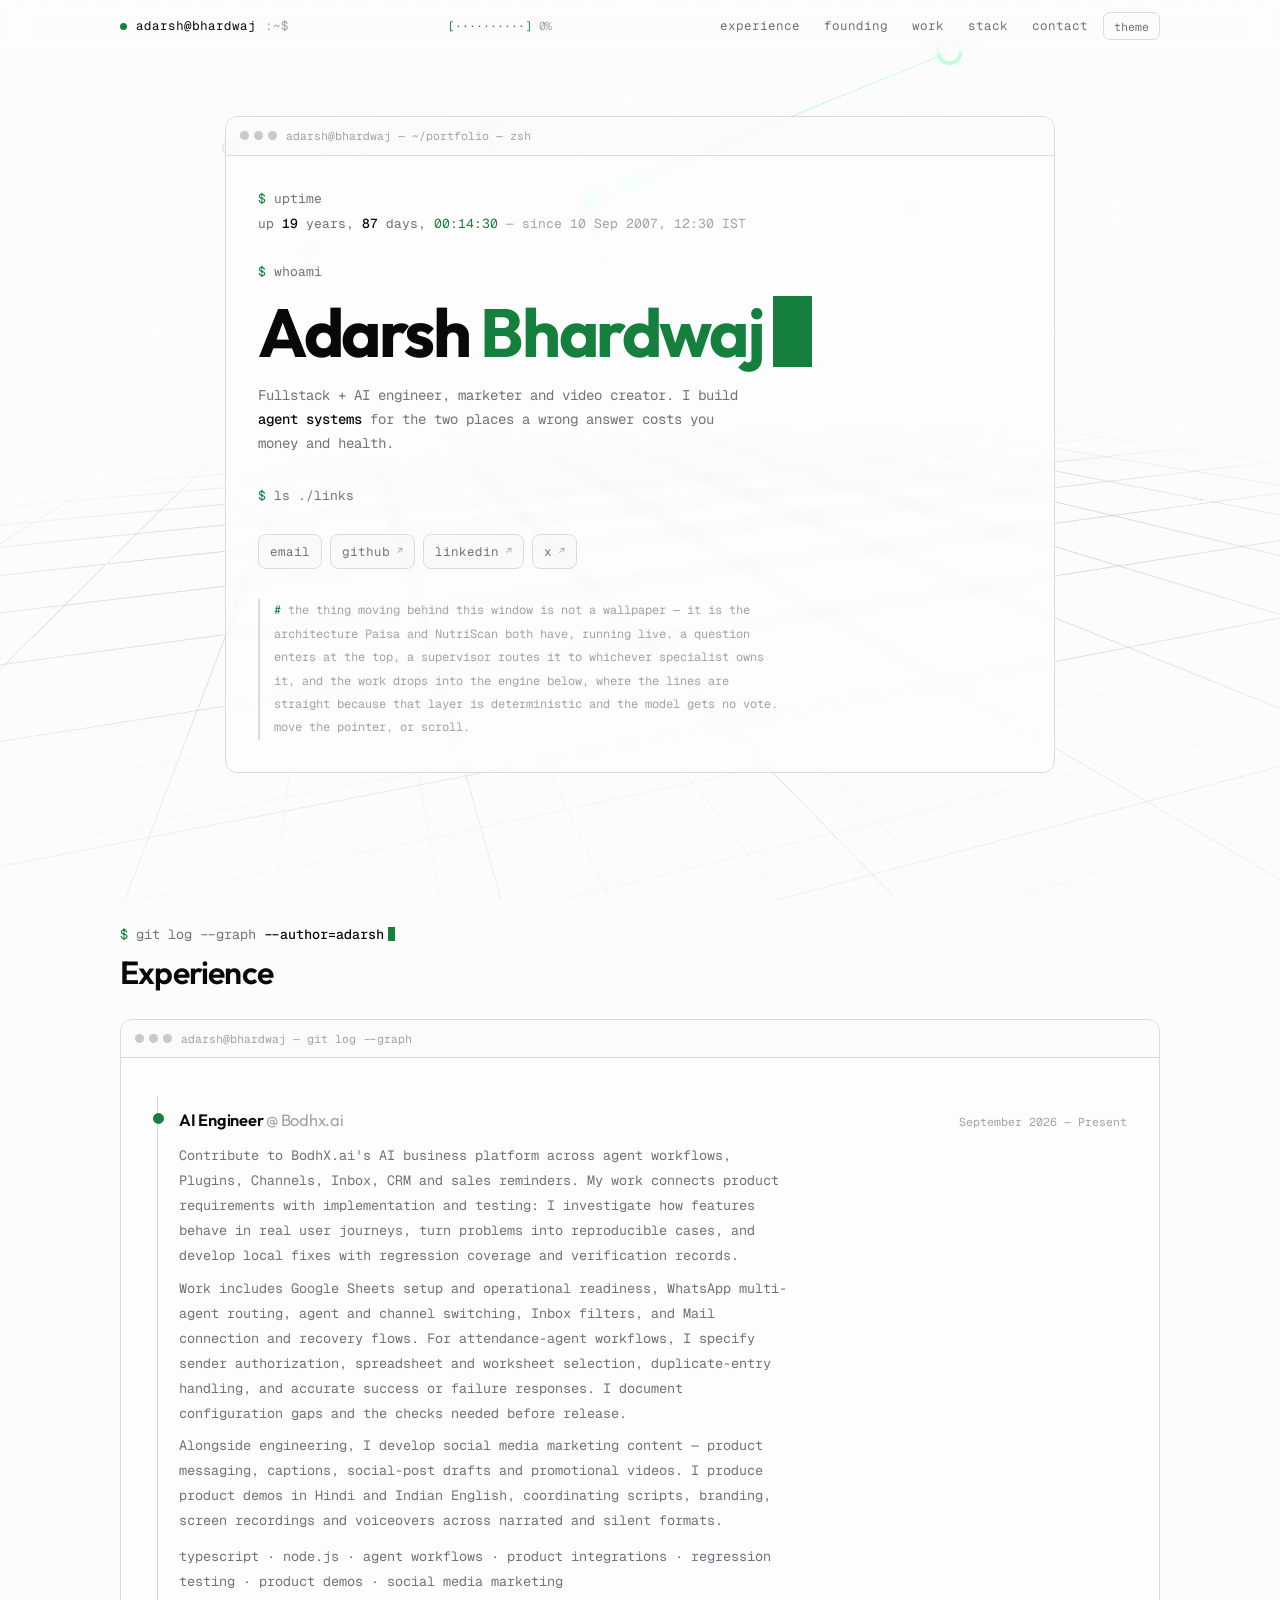
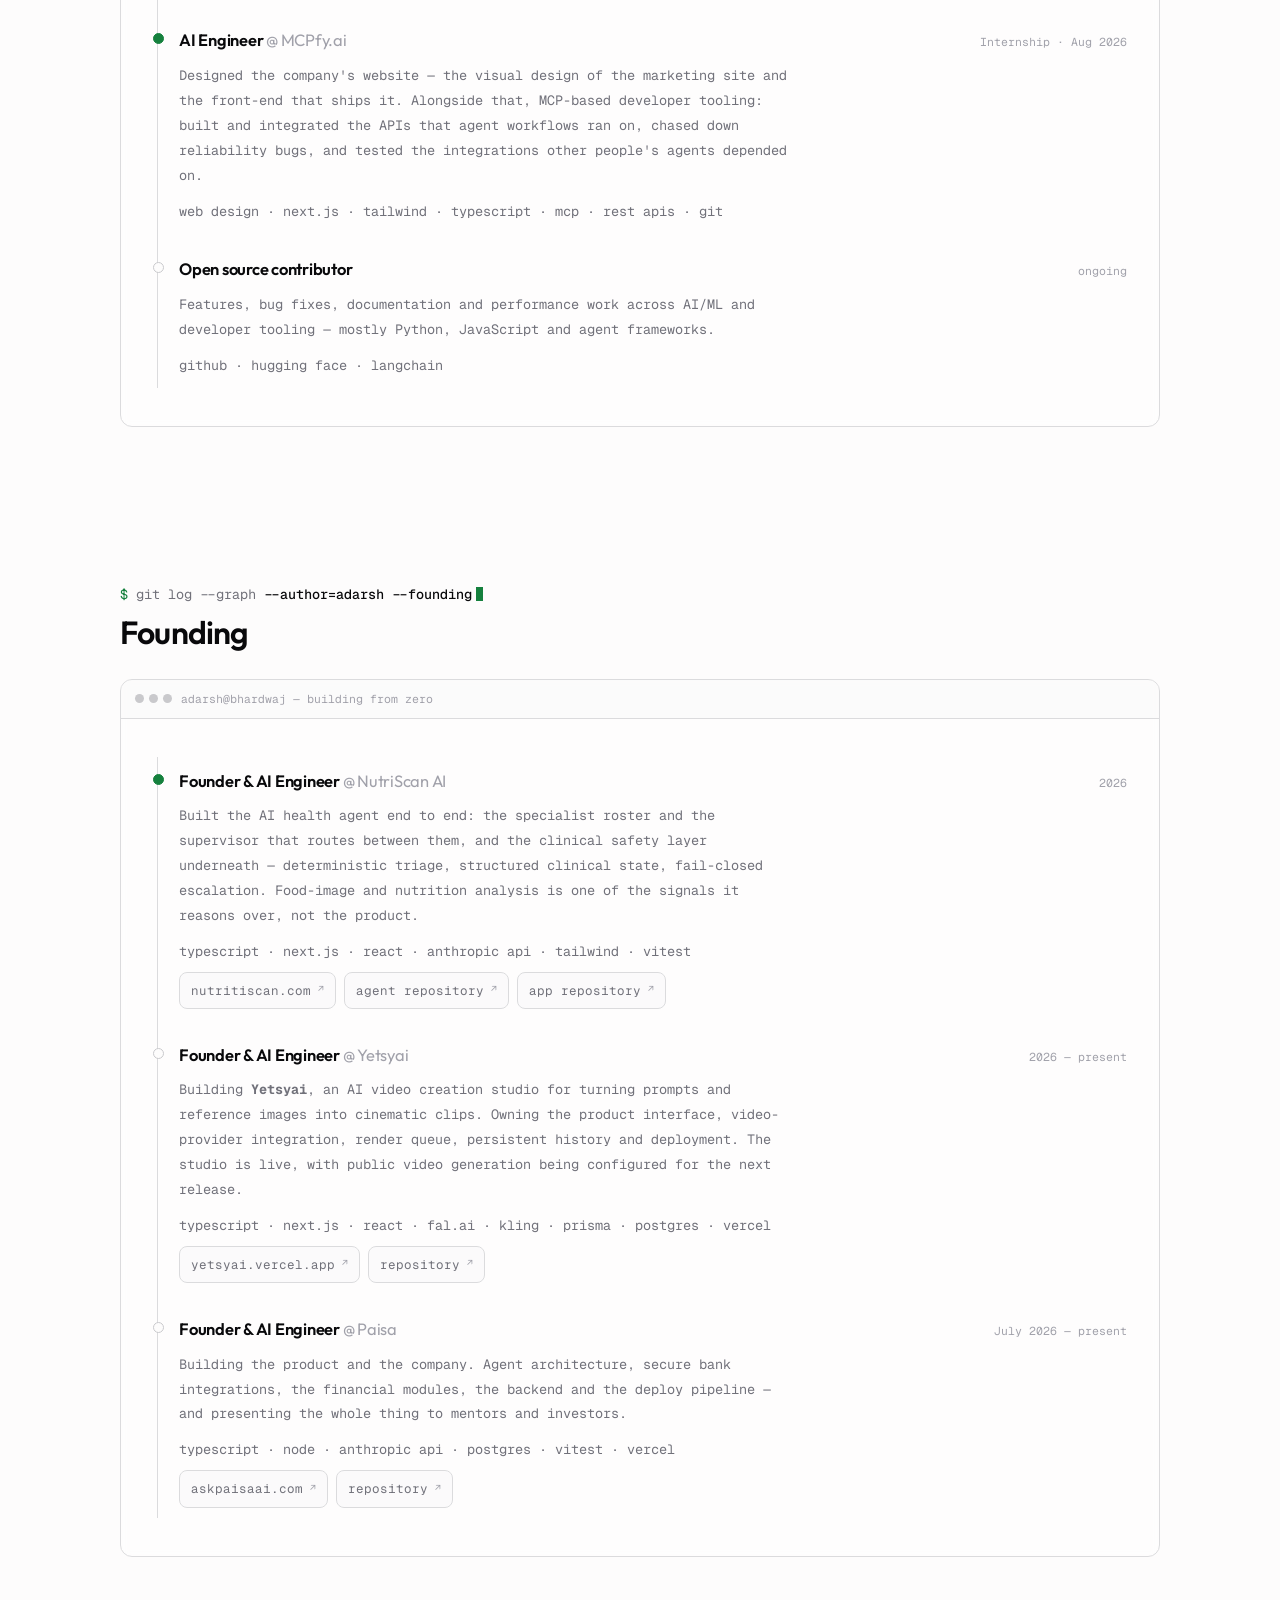
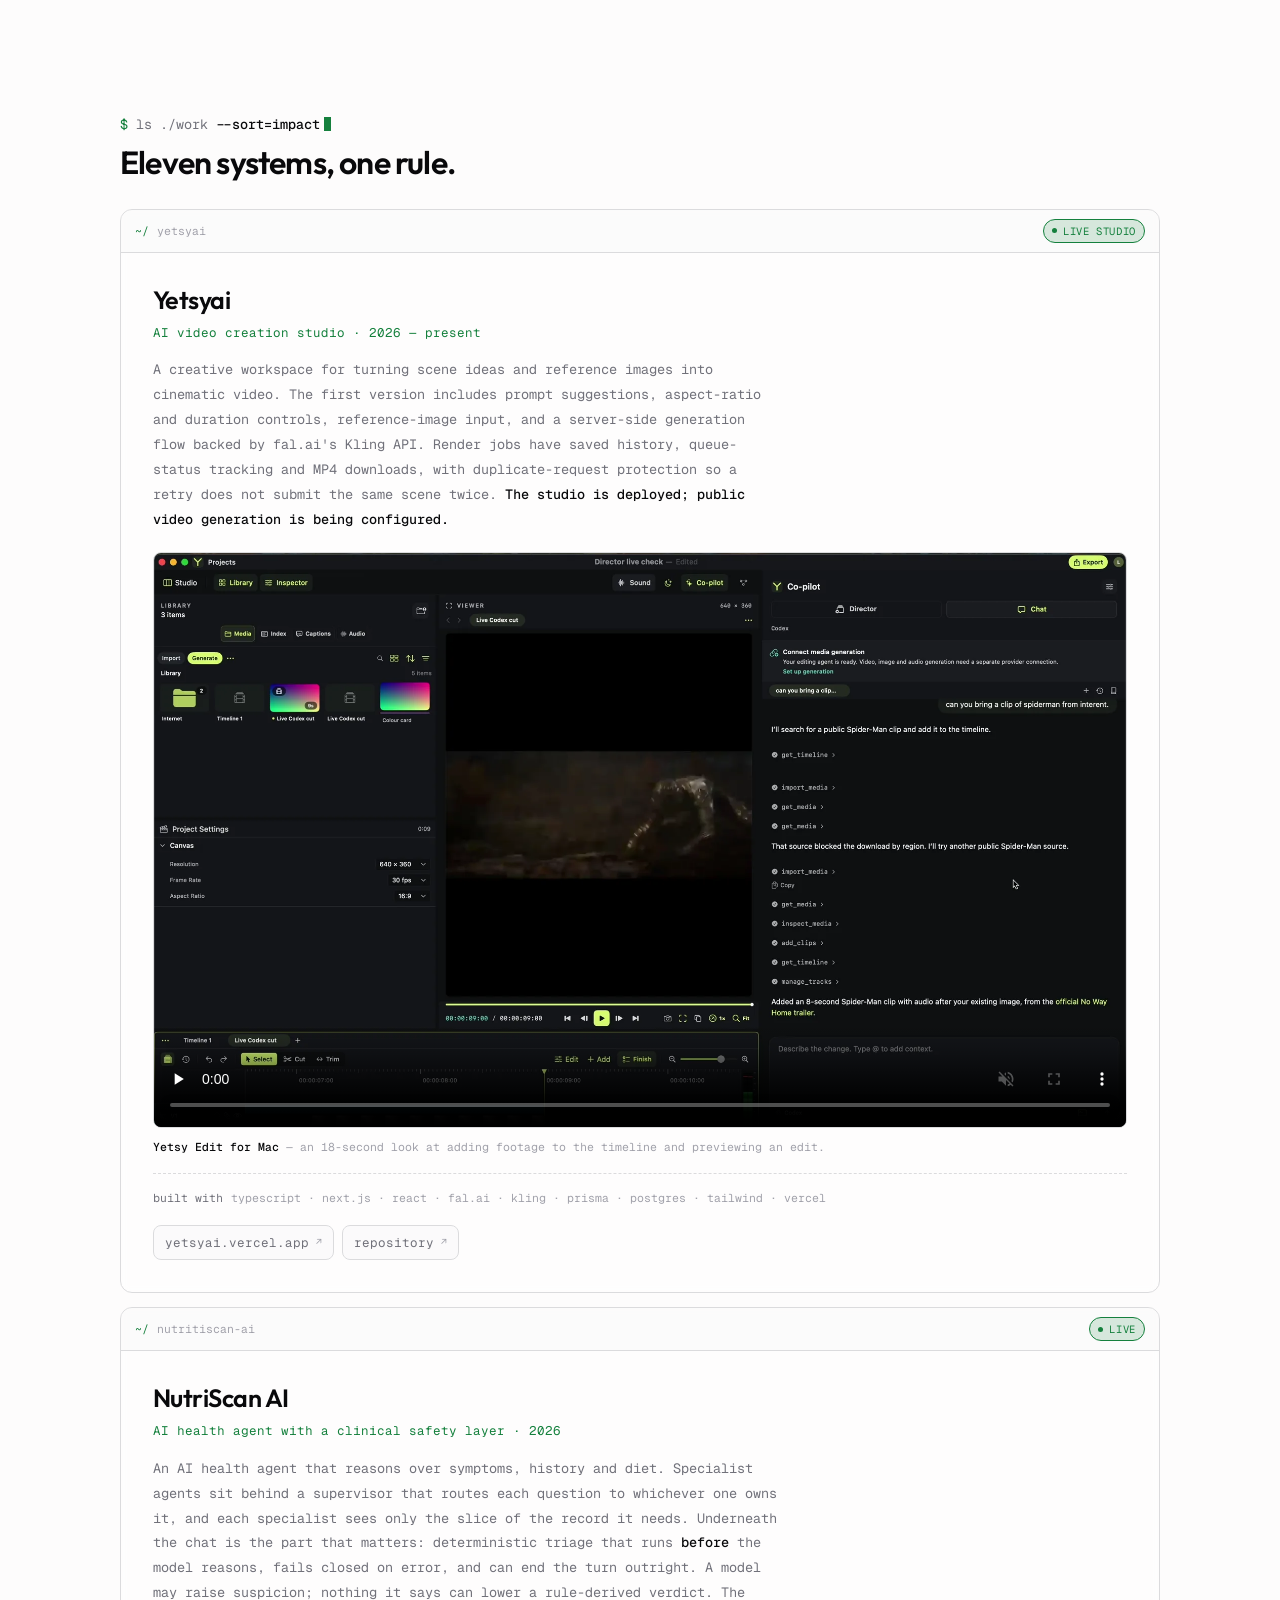
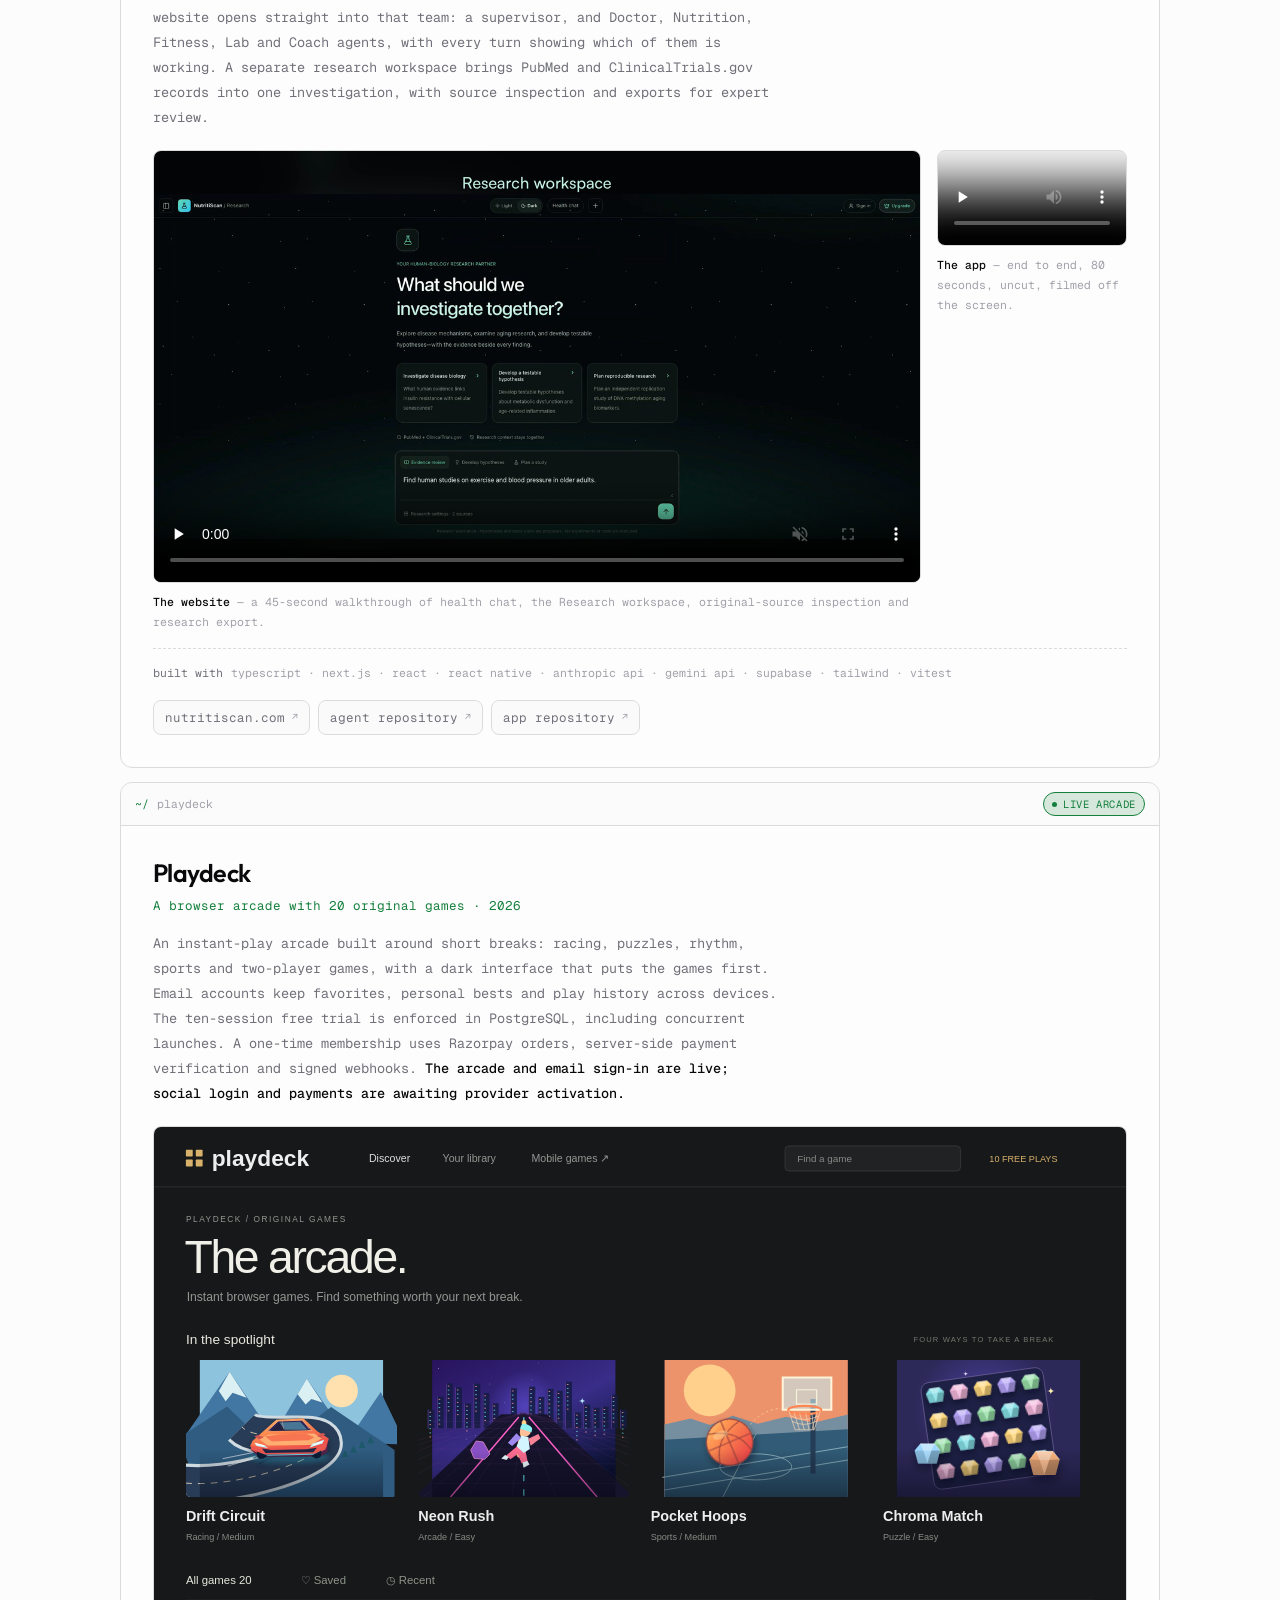
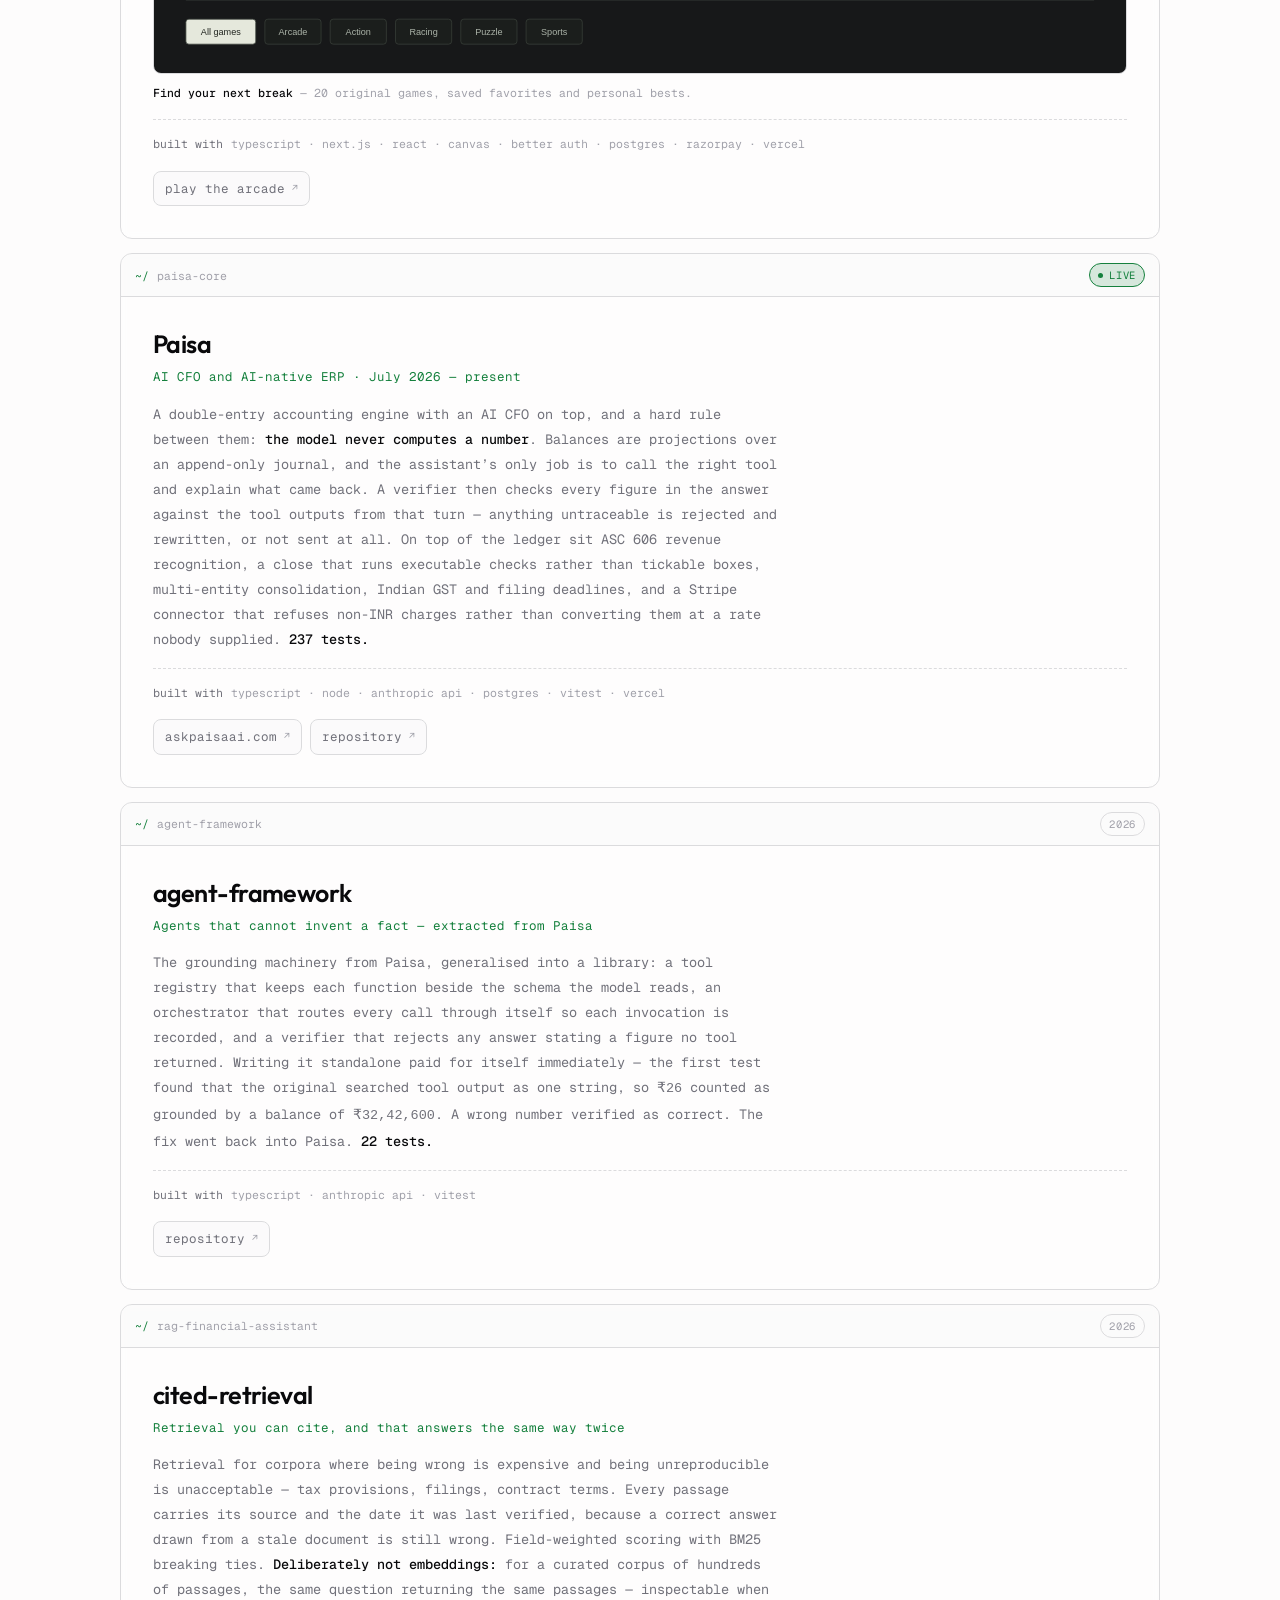
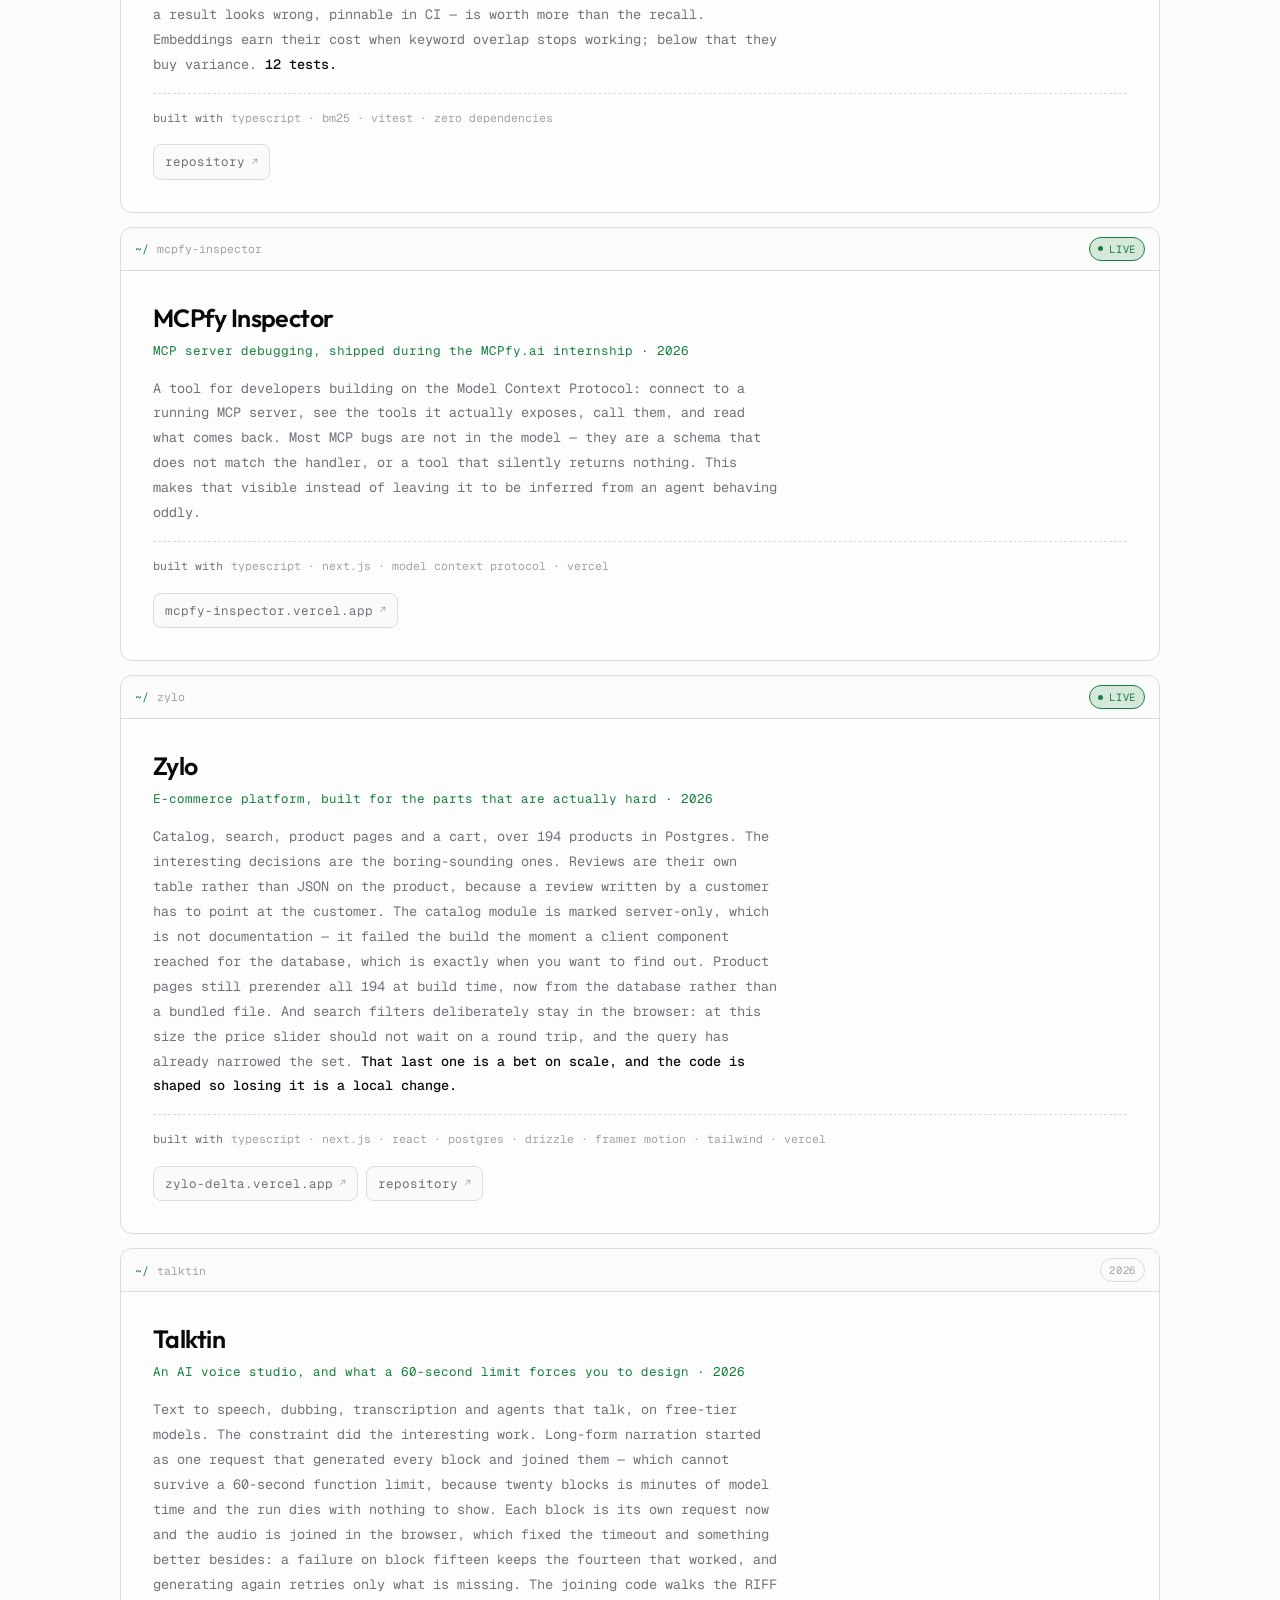
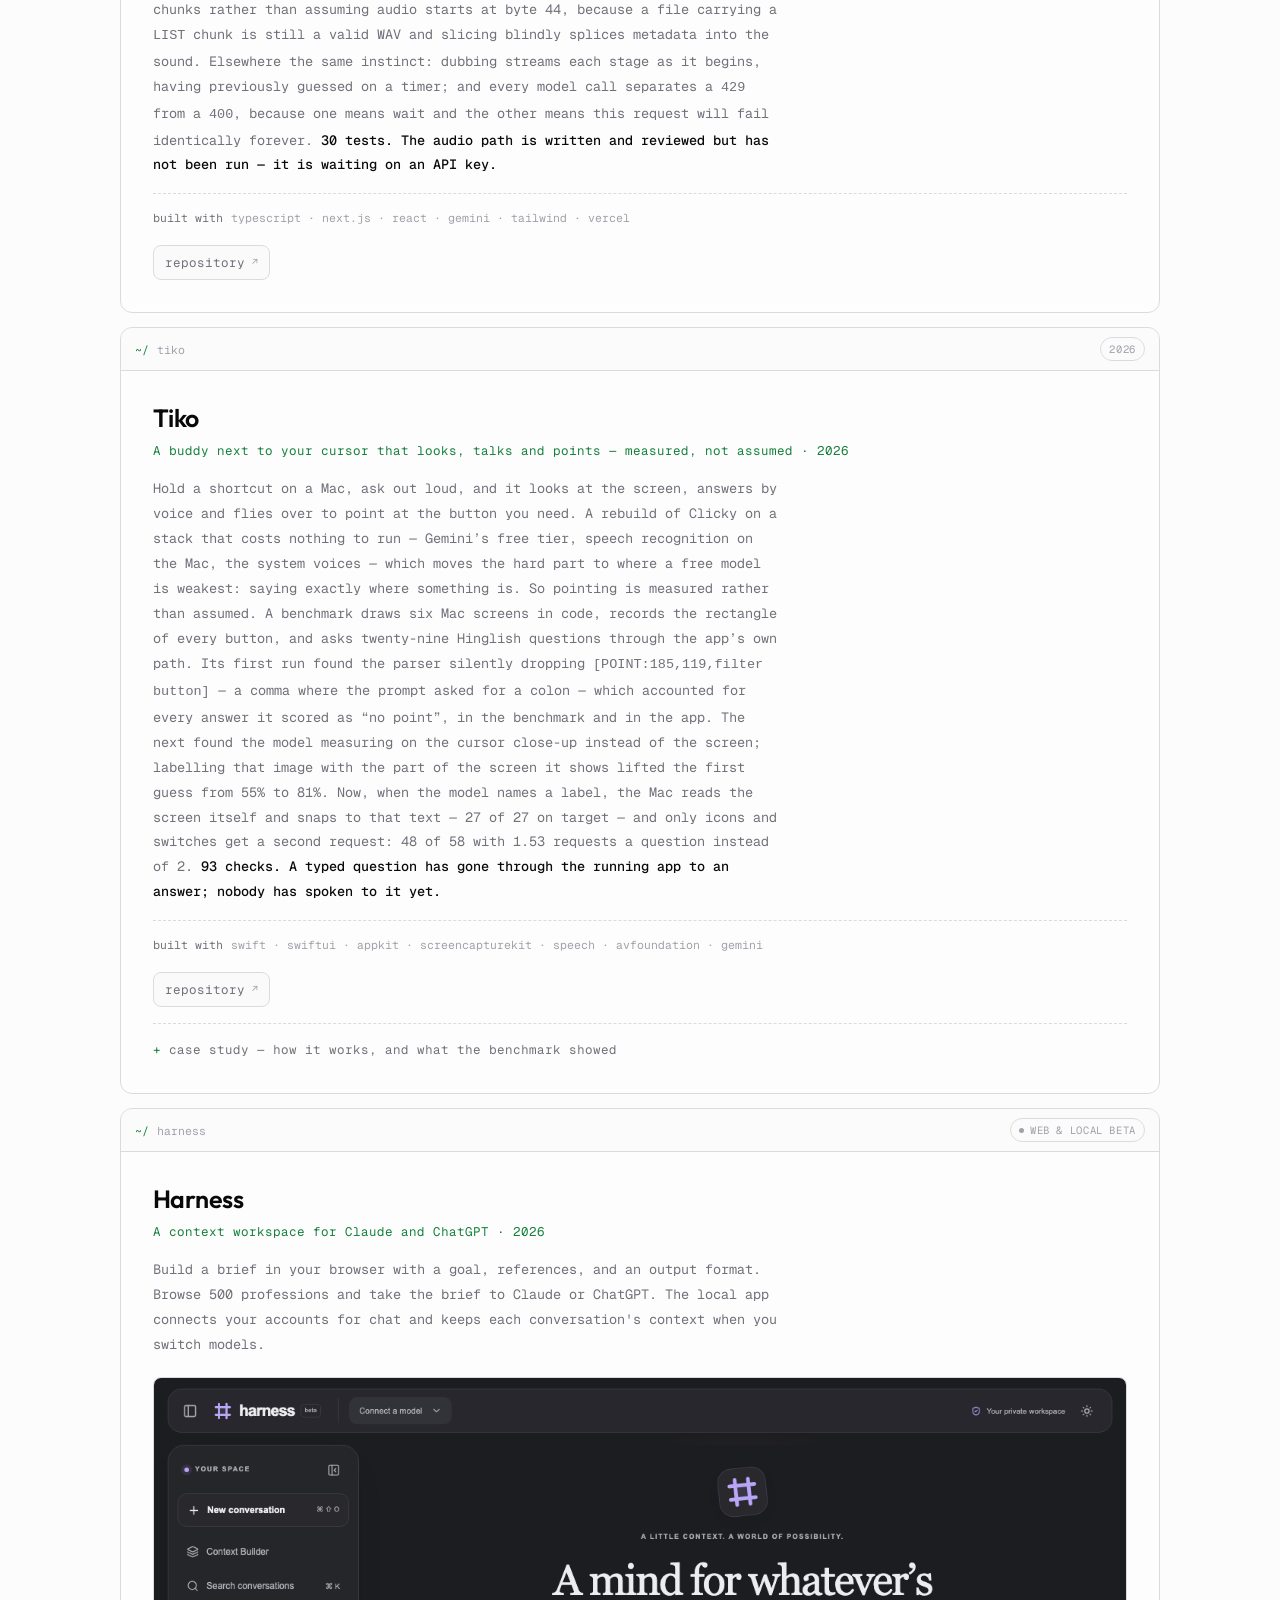
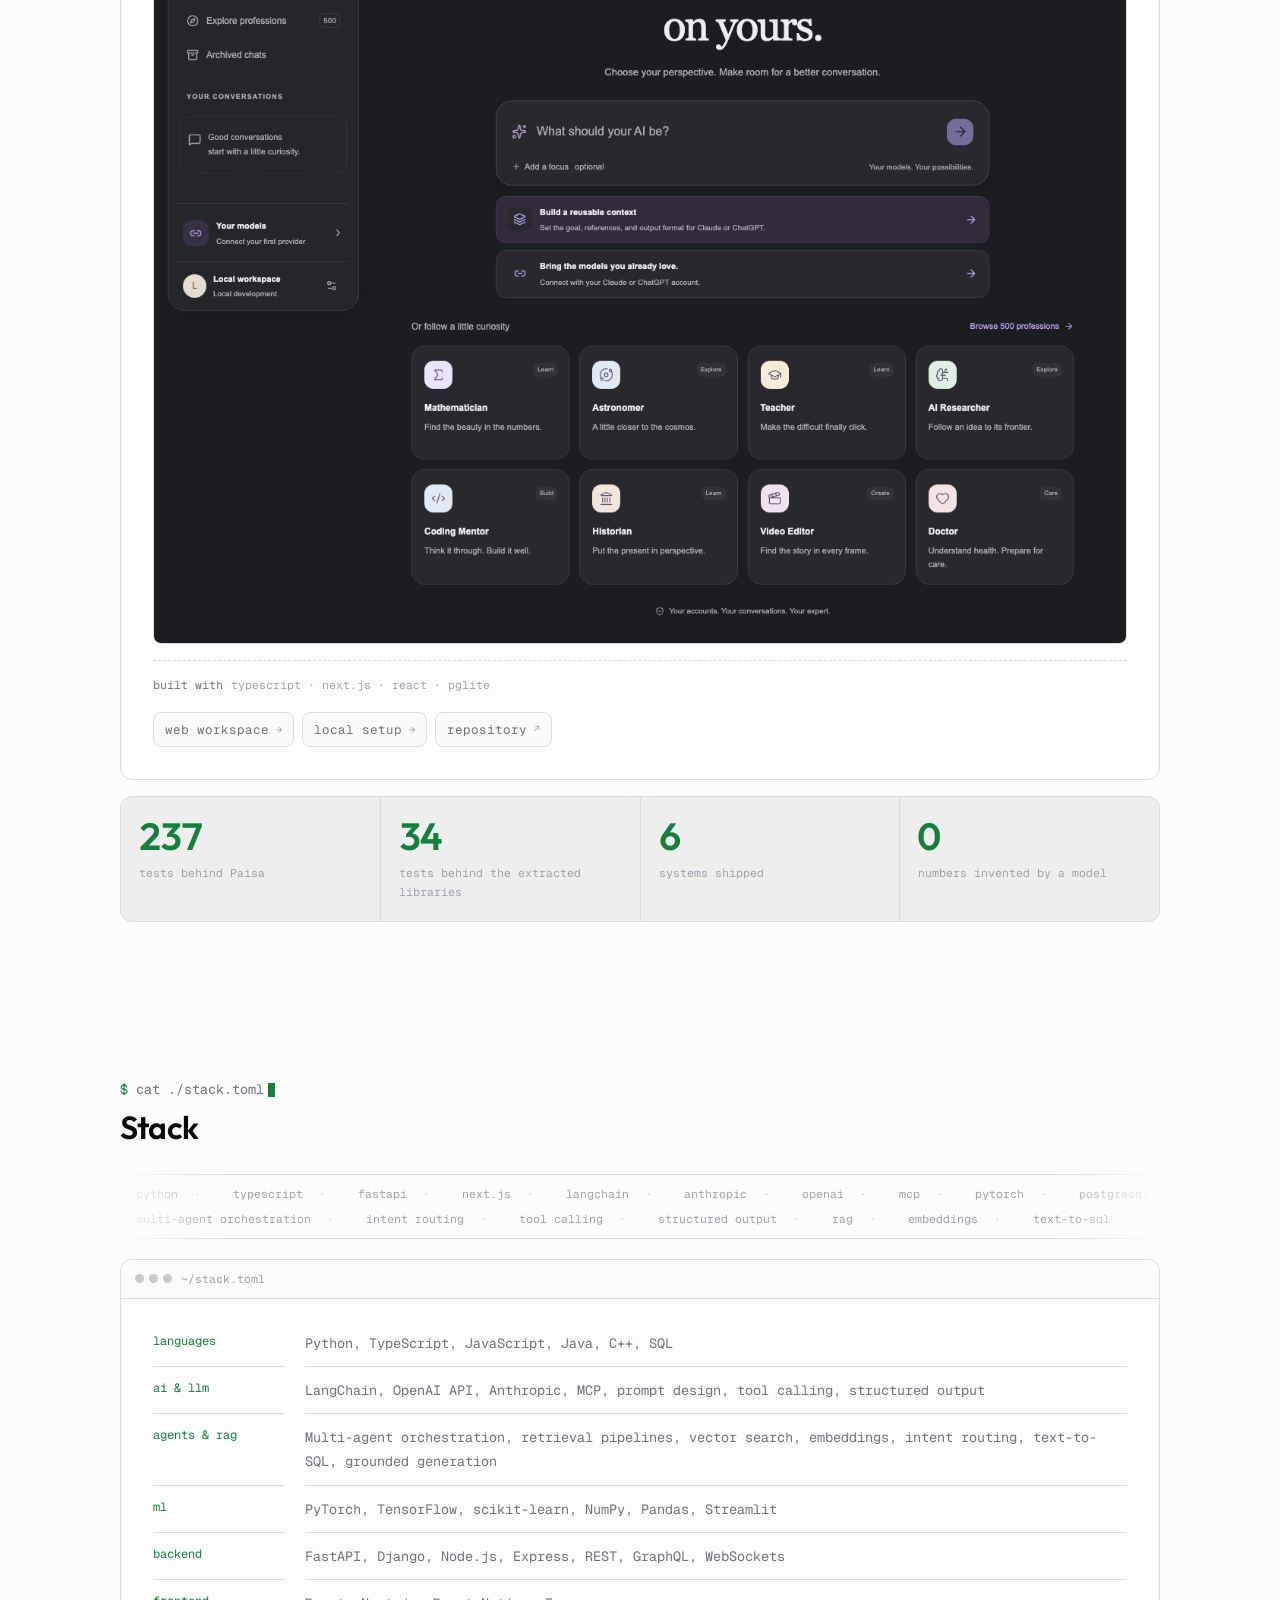
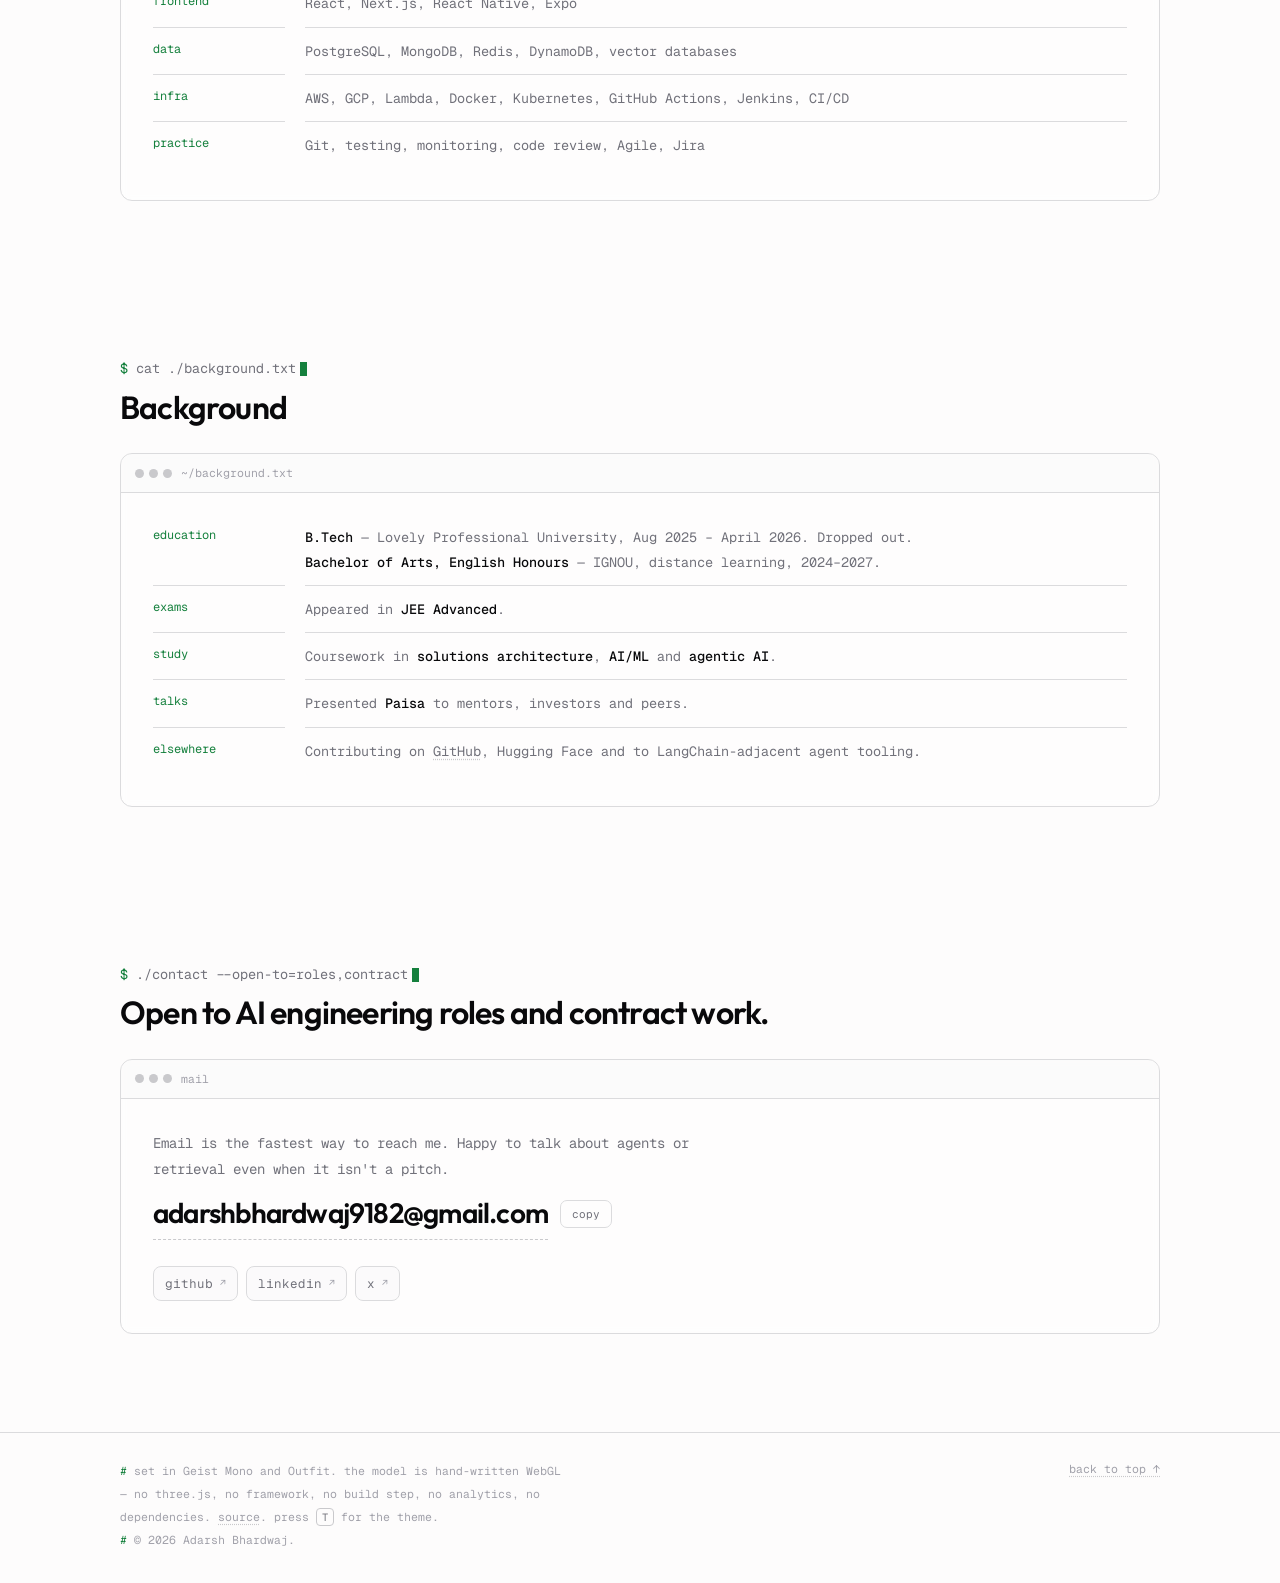
==== commit e9ba6e34: "Publish the Harness web workspace and local beta 4" ====
--- a/index.html
+++ b/index.html
@@ -1057,20 +1057,21 @@
     <article class="panel proj" id="harness">
       <div class="panel-bar">
         <span class="path"><span class="prompt">~/</span>harness</span>
-        <span class="status"><i></i>local beta</span>
+        <span class="status"><i></i>web &amp; local beta</span>
       </div>
       <div class="panel-body">
         <h3>Harness</h3>
-        <p class="what">A local chat workspace for Claude and ChatGPT &middot; 2026</p>
-        <p class="text">Give a conversation a goal, reference files, and an output format. Browse 500
-          professions or build your own context. Each chat keeps its saved brief when you switch between
-          Claude and ChatGPT. Harness runs on your computer and saves chats locally.</p>
+        <p class="what">A context workspace for Claude and ChatGPT &middot; 2026</p>
+        <p class="text">Build a brief in your browser with a goal, references, and an output format.
+          Browse 500 professions and take the brief to Claude or ChatGPT. The local app connects your
+          accounts for chat and keeps each conversation's context when you switch models.</p>
         <figure class="demo demo-wide">
           <img src="assets/harness-workspace-beta3.png" alt="Harness in dark mode with a collapsible sidebar, Context Builder, and profession catalog" width="1280" height="1140" loading="lazy" decoding="async" />
         </figure>
         <p class="deps"><b>built with</b>typescript &middot; next.js &middot; react &middot; pglite</p>
         <p class="links">
-          <a class="chip" href="/harness">download &amp; setup<span class="ar">&#8594;</span></a>
+          <a class="chip" href="/harness/app">web workspace<span class="ar">&#8594;</span></a>
+          <a class="chip" href="/harness">local setup<span class="ar">&#8594;</span></a>
           <a class="chip" href="https://github.com/Adarsh-9182/context-harness" target="_blank" rel="noopener">repository<span class="ar">&#8599;</span></a>
         </p>
       </div>
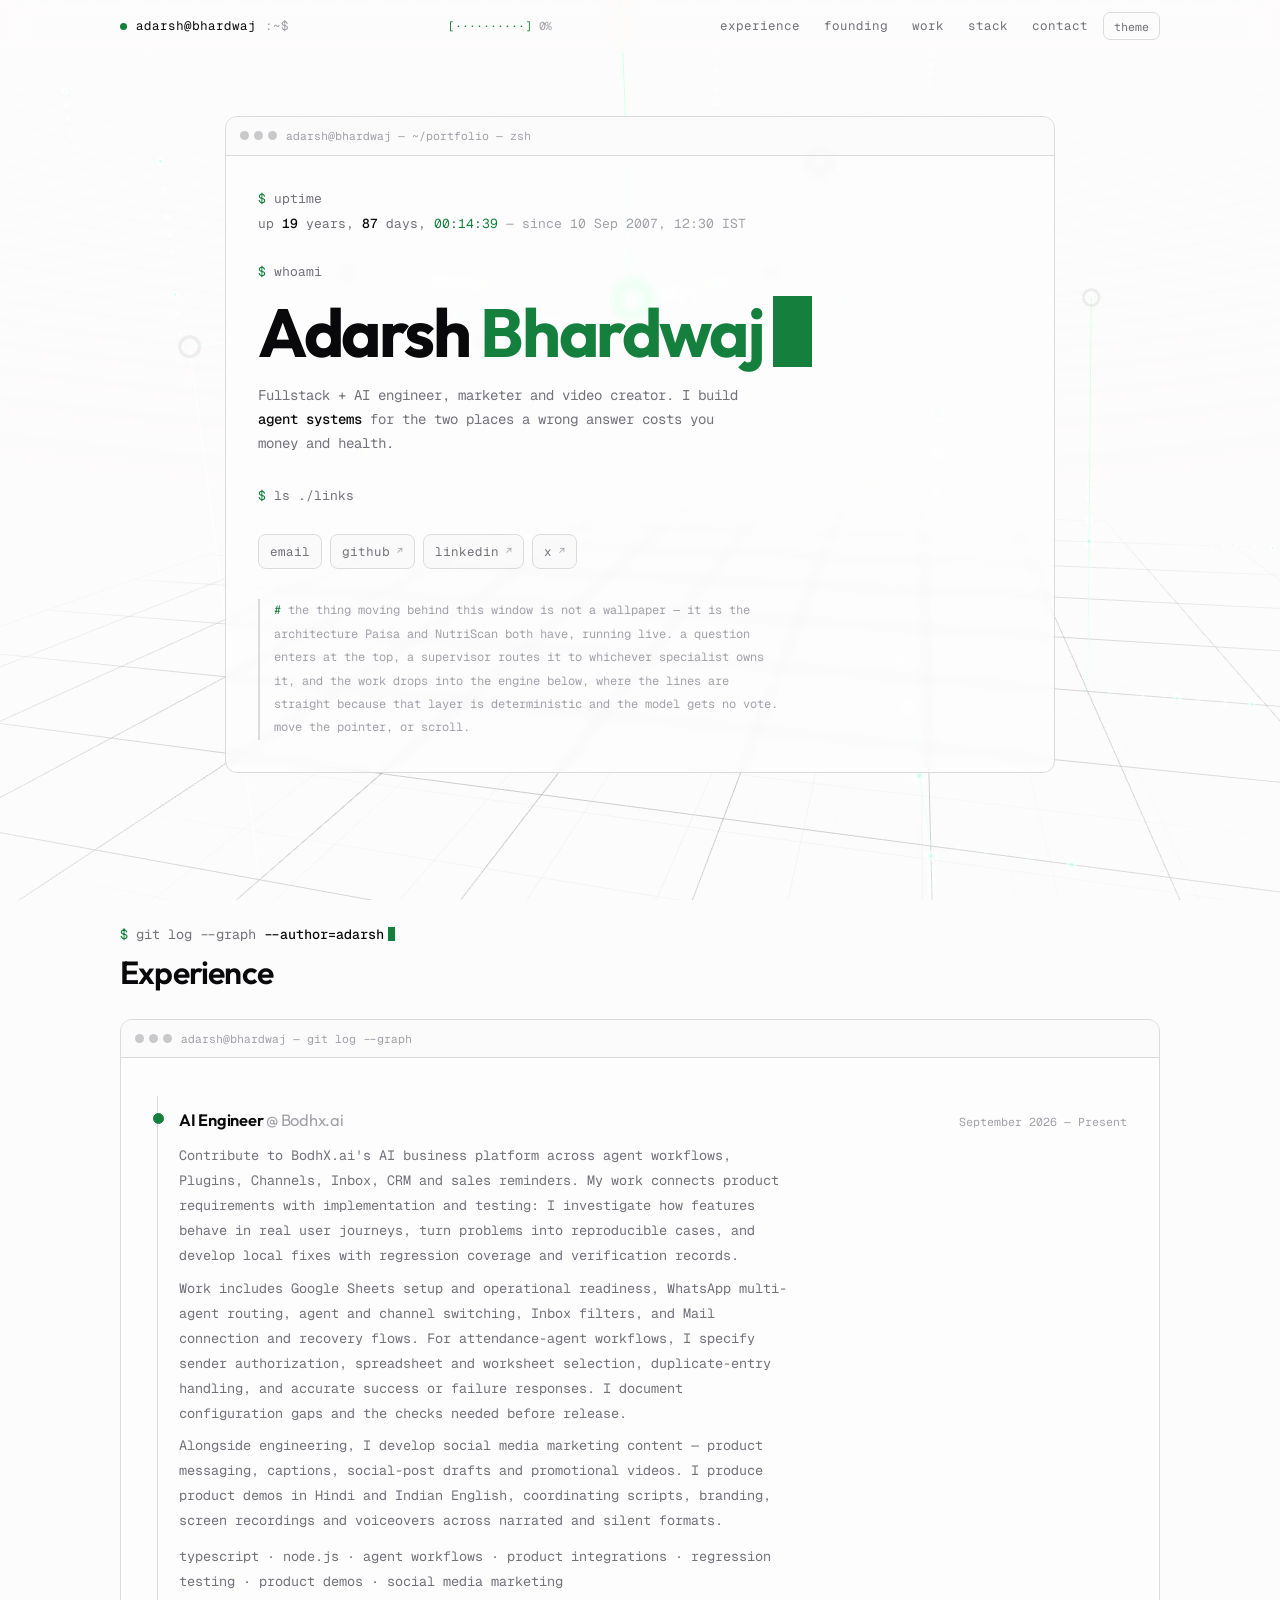
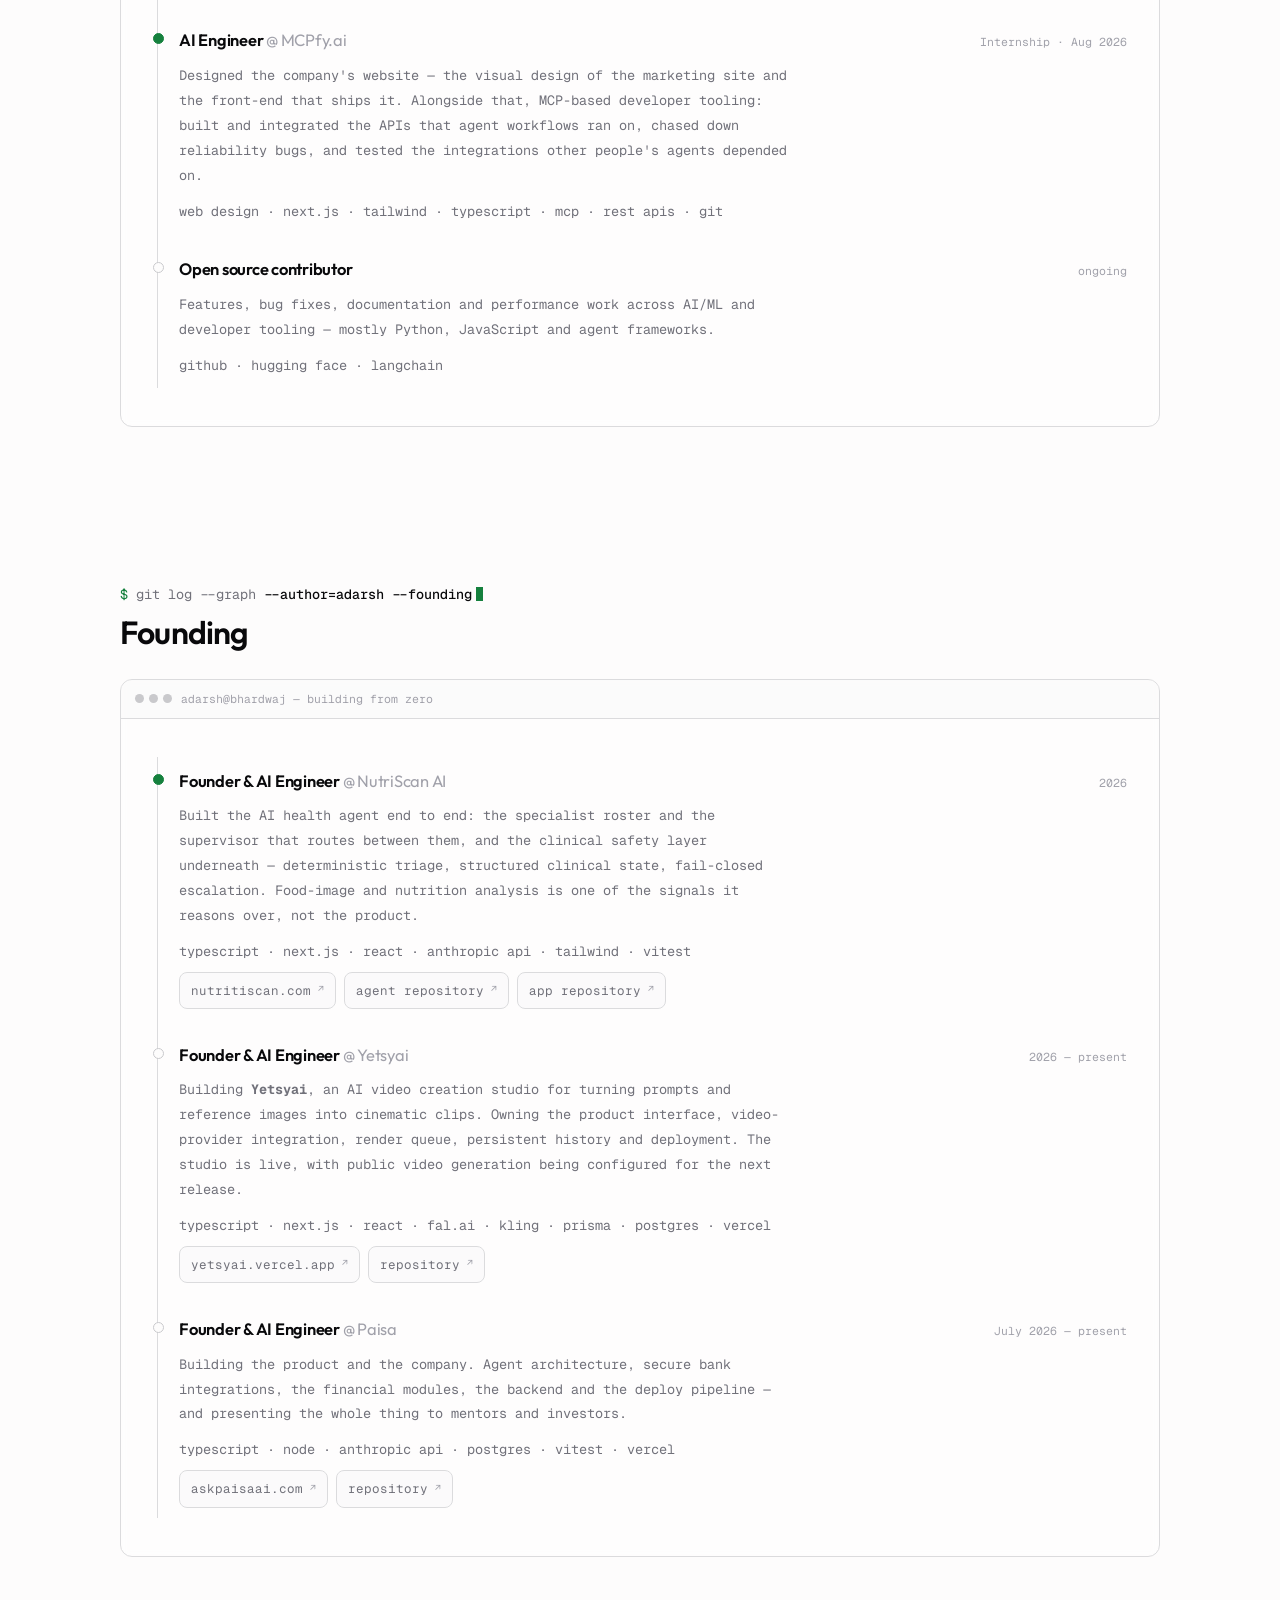
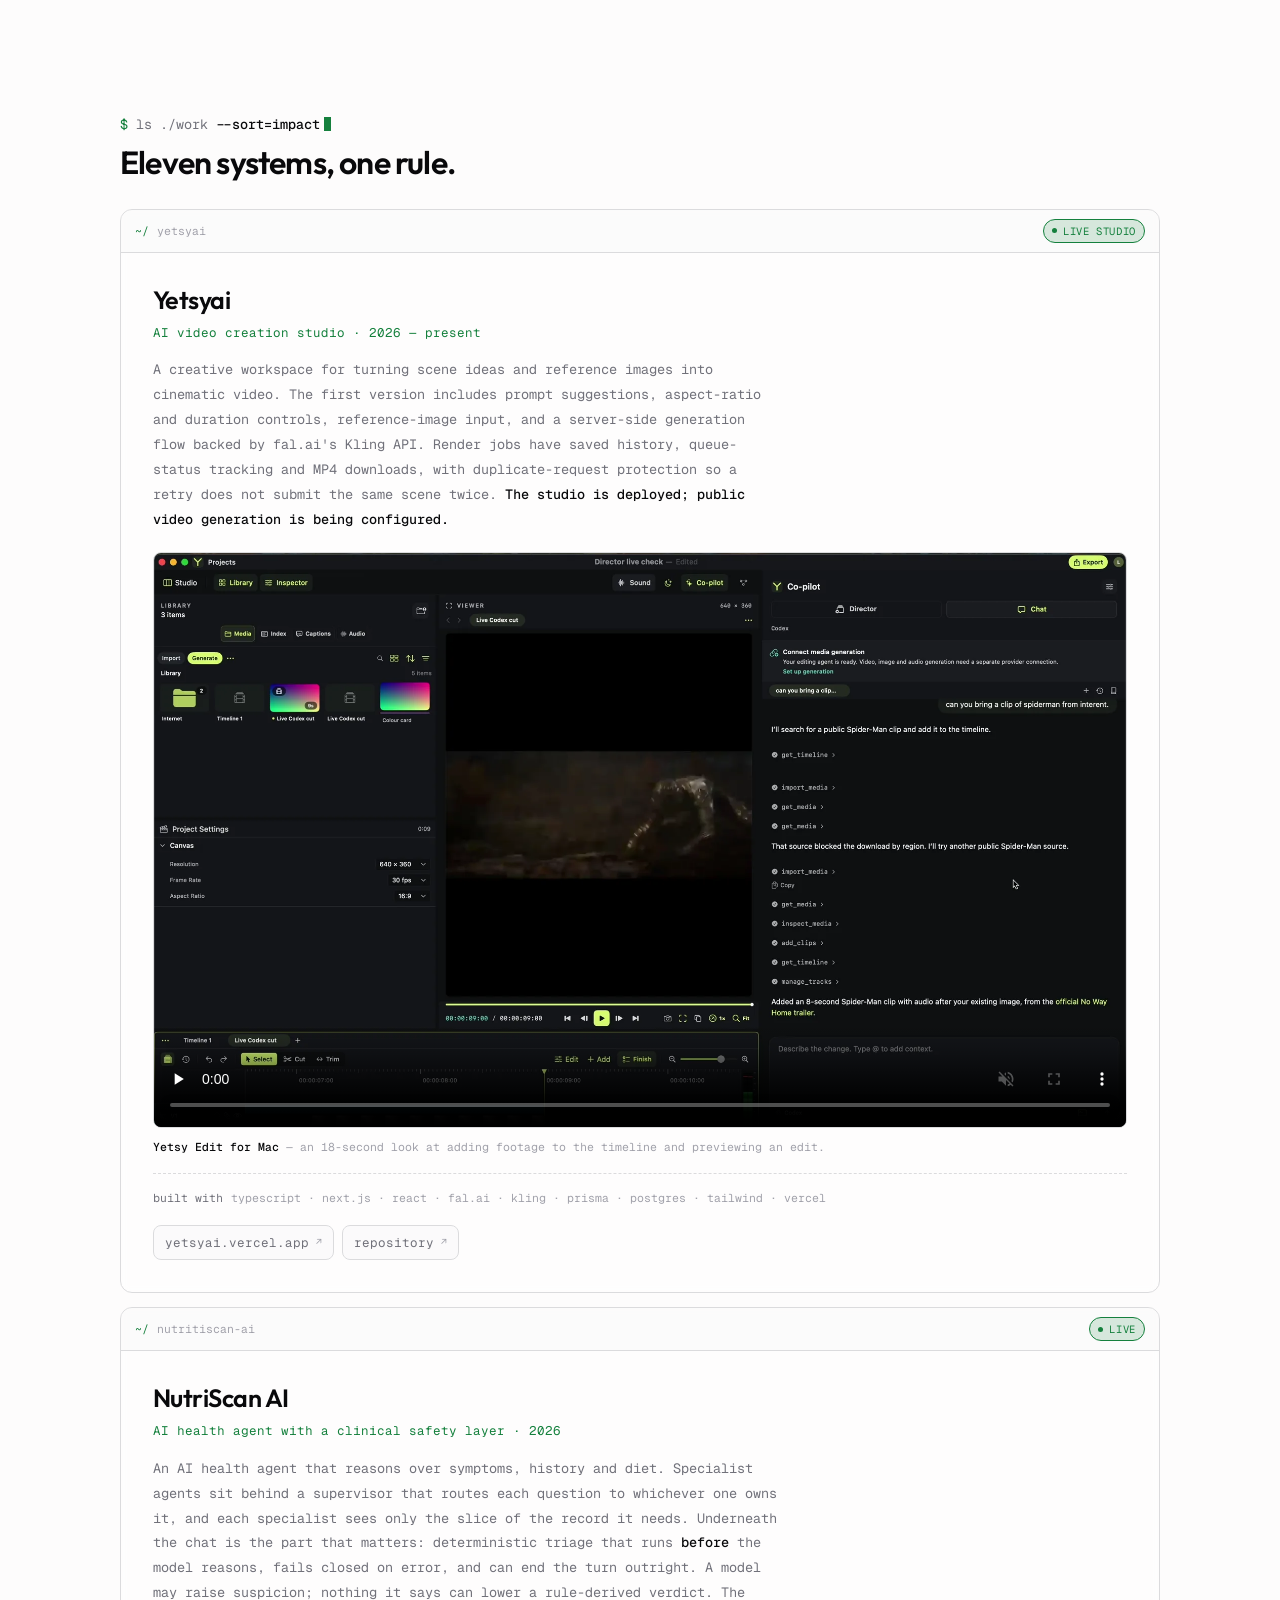
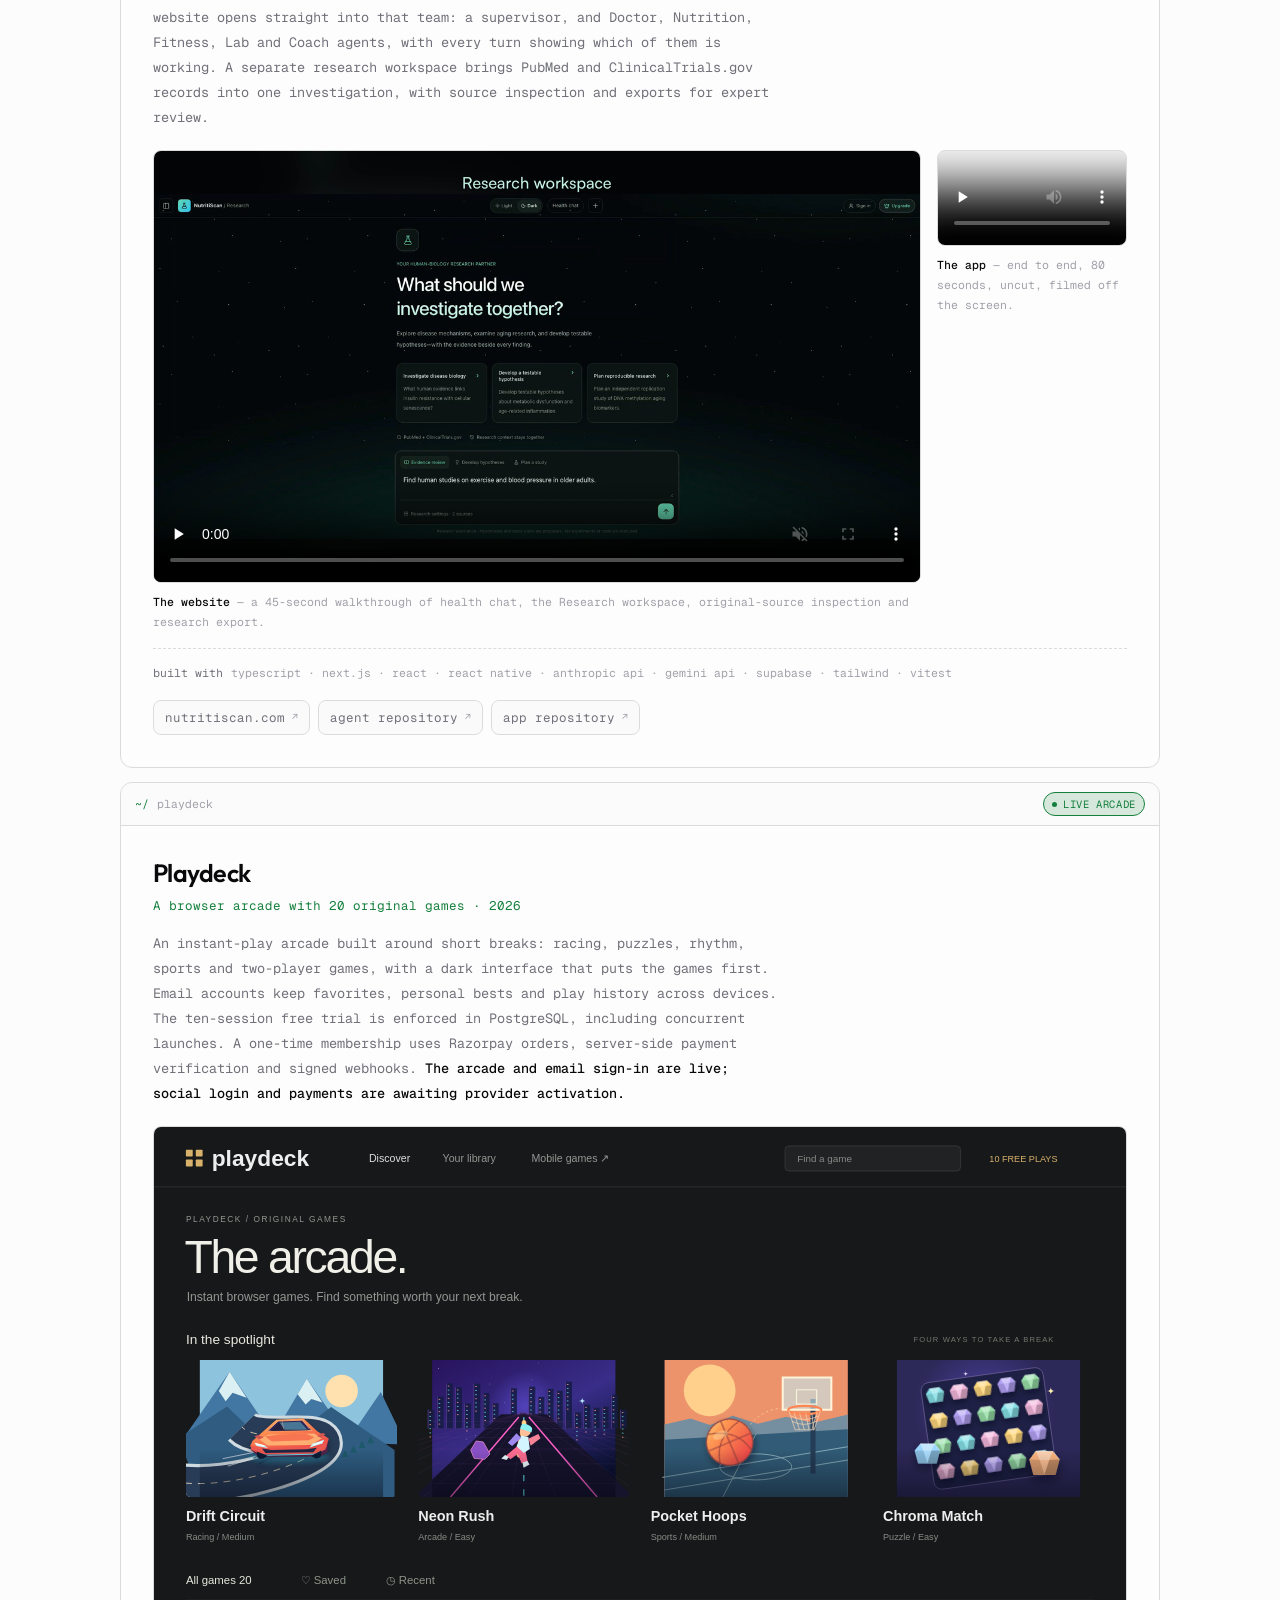
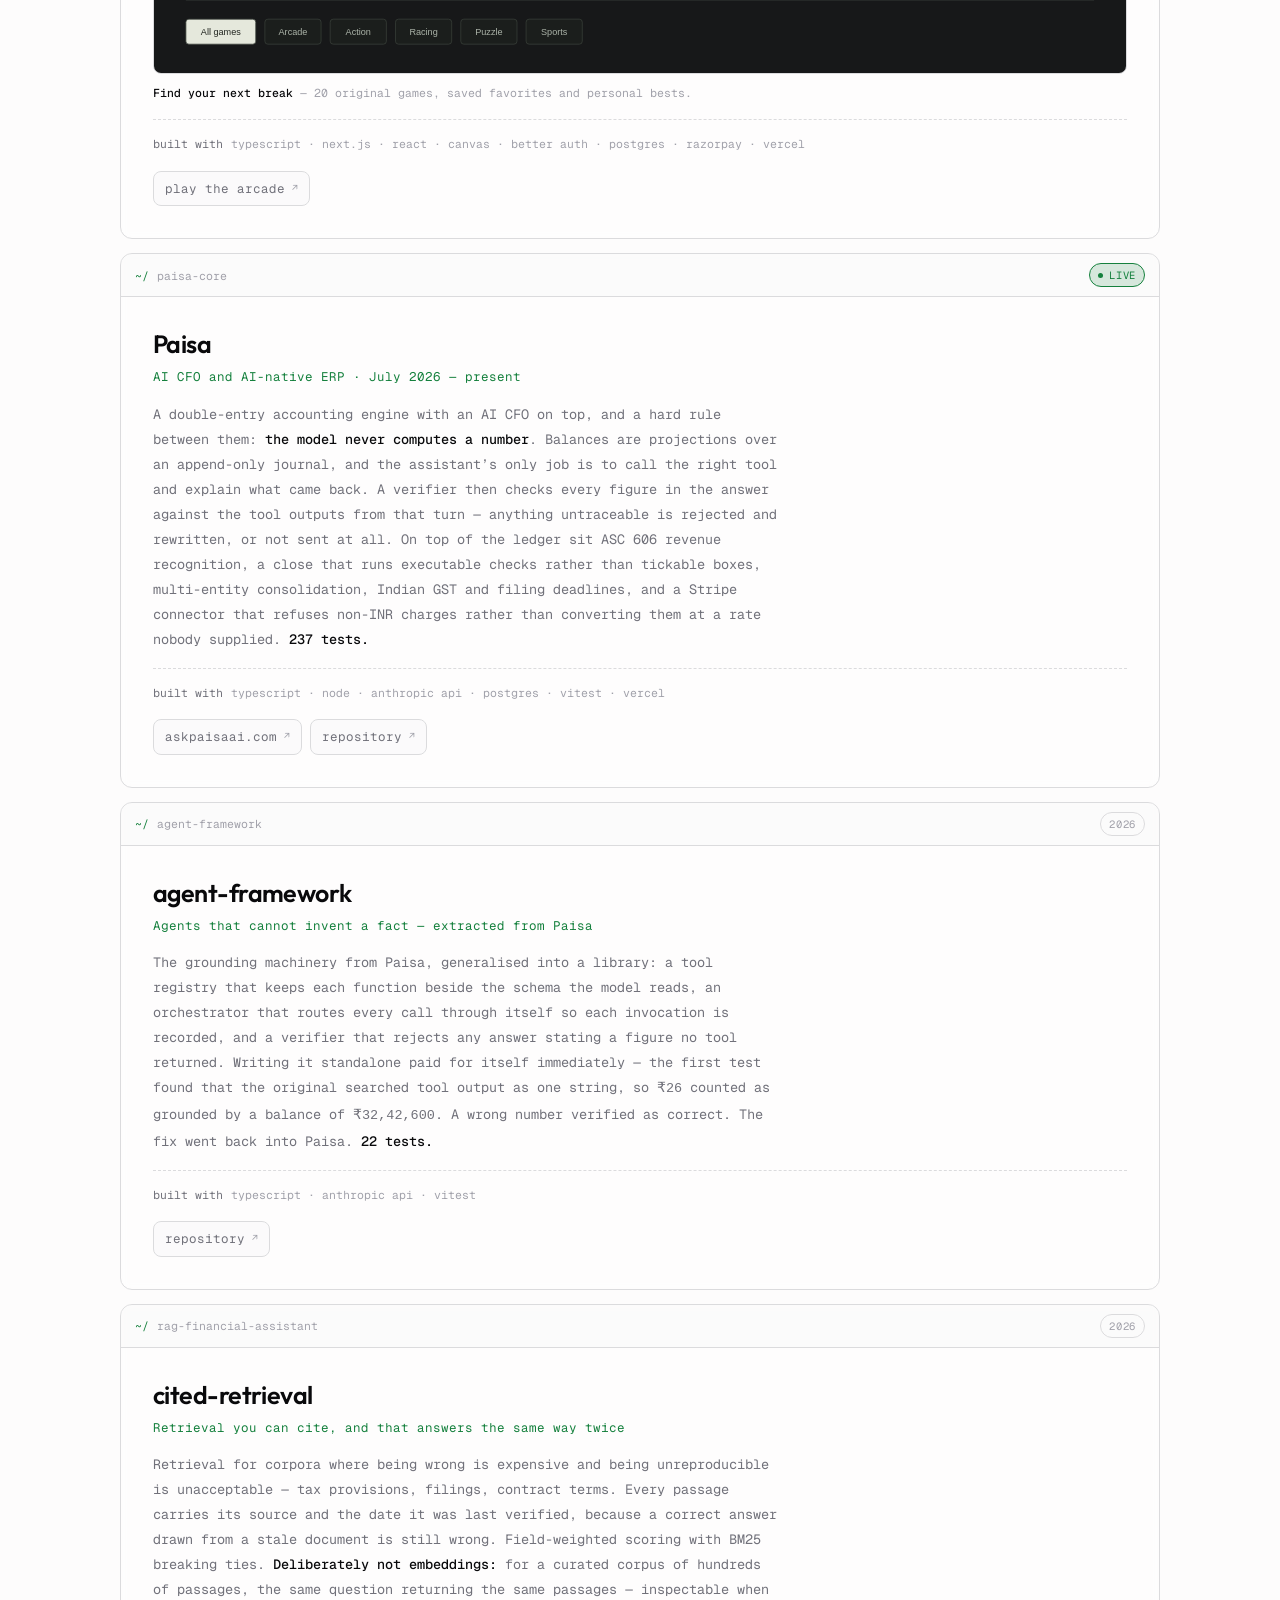
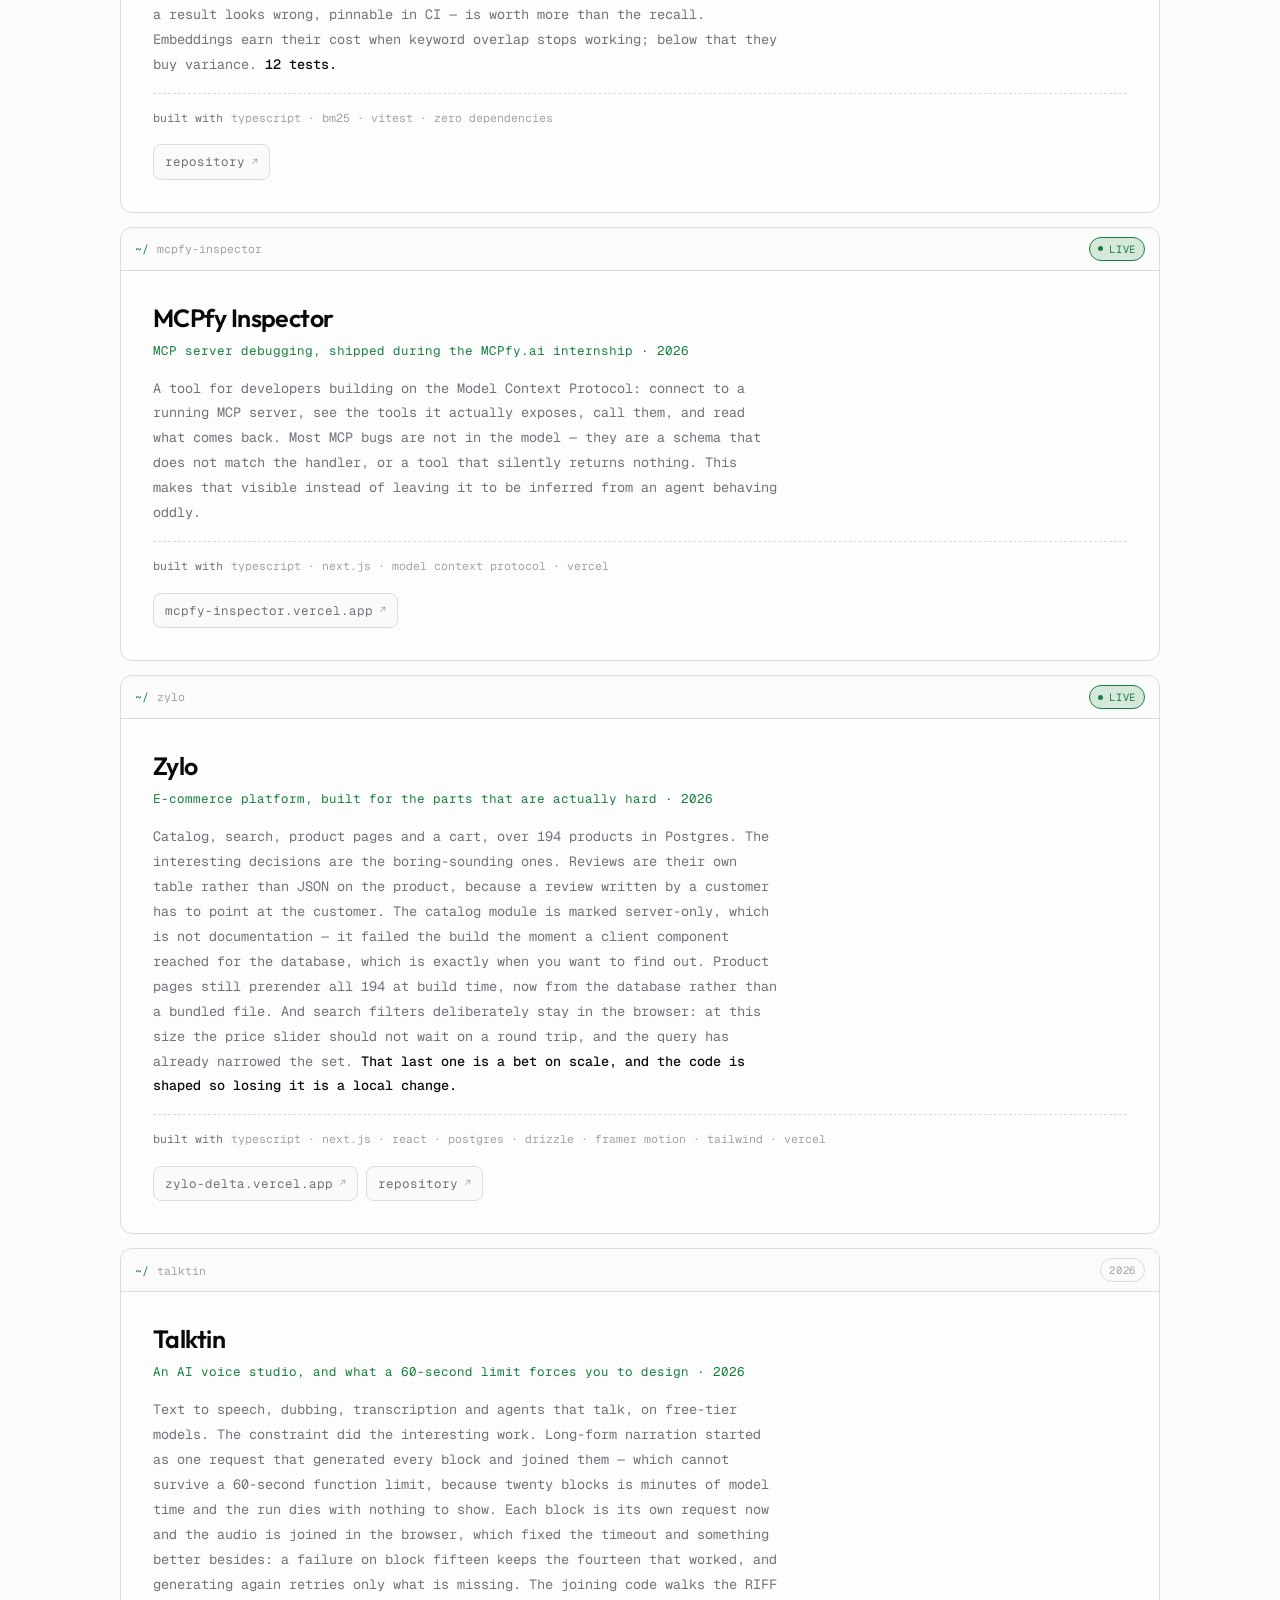
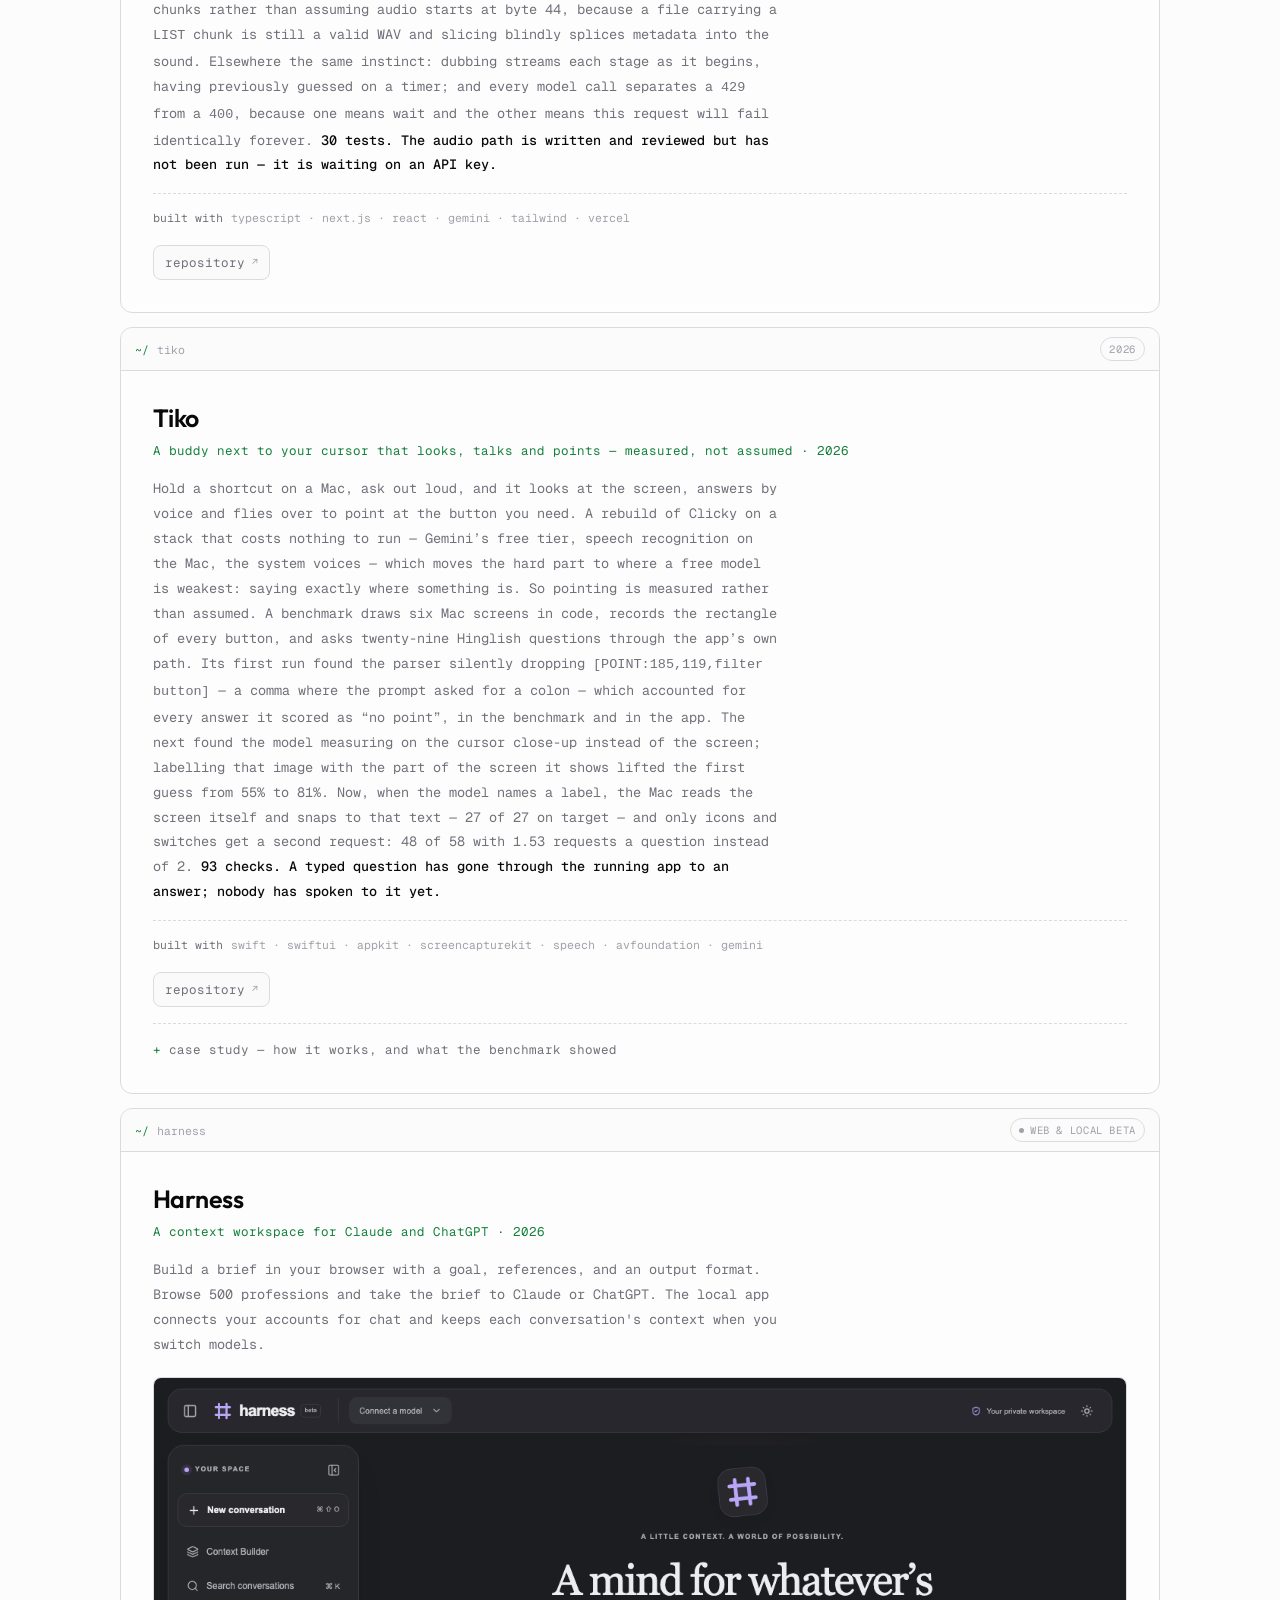
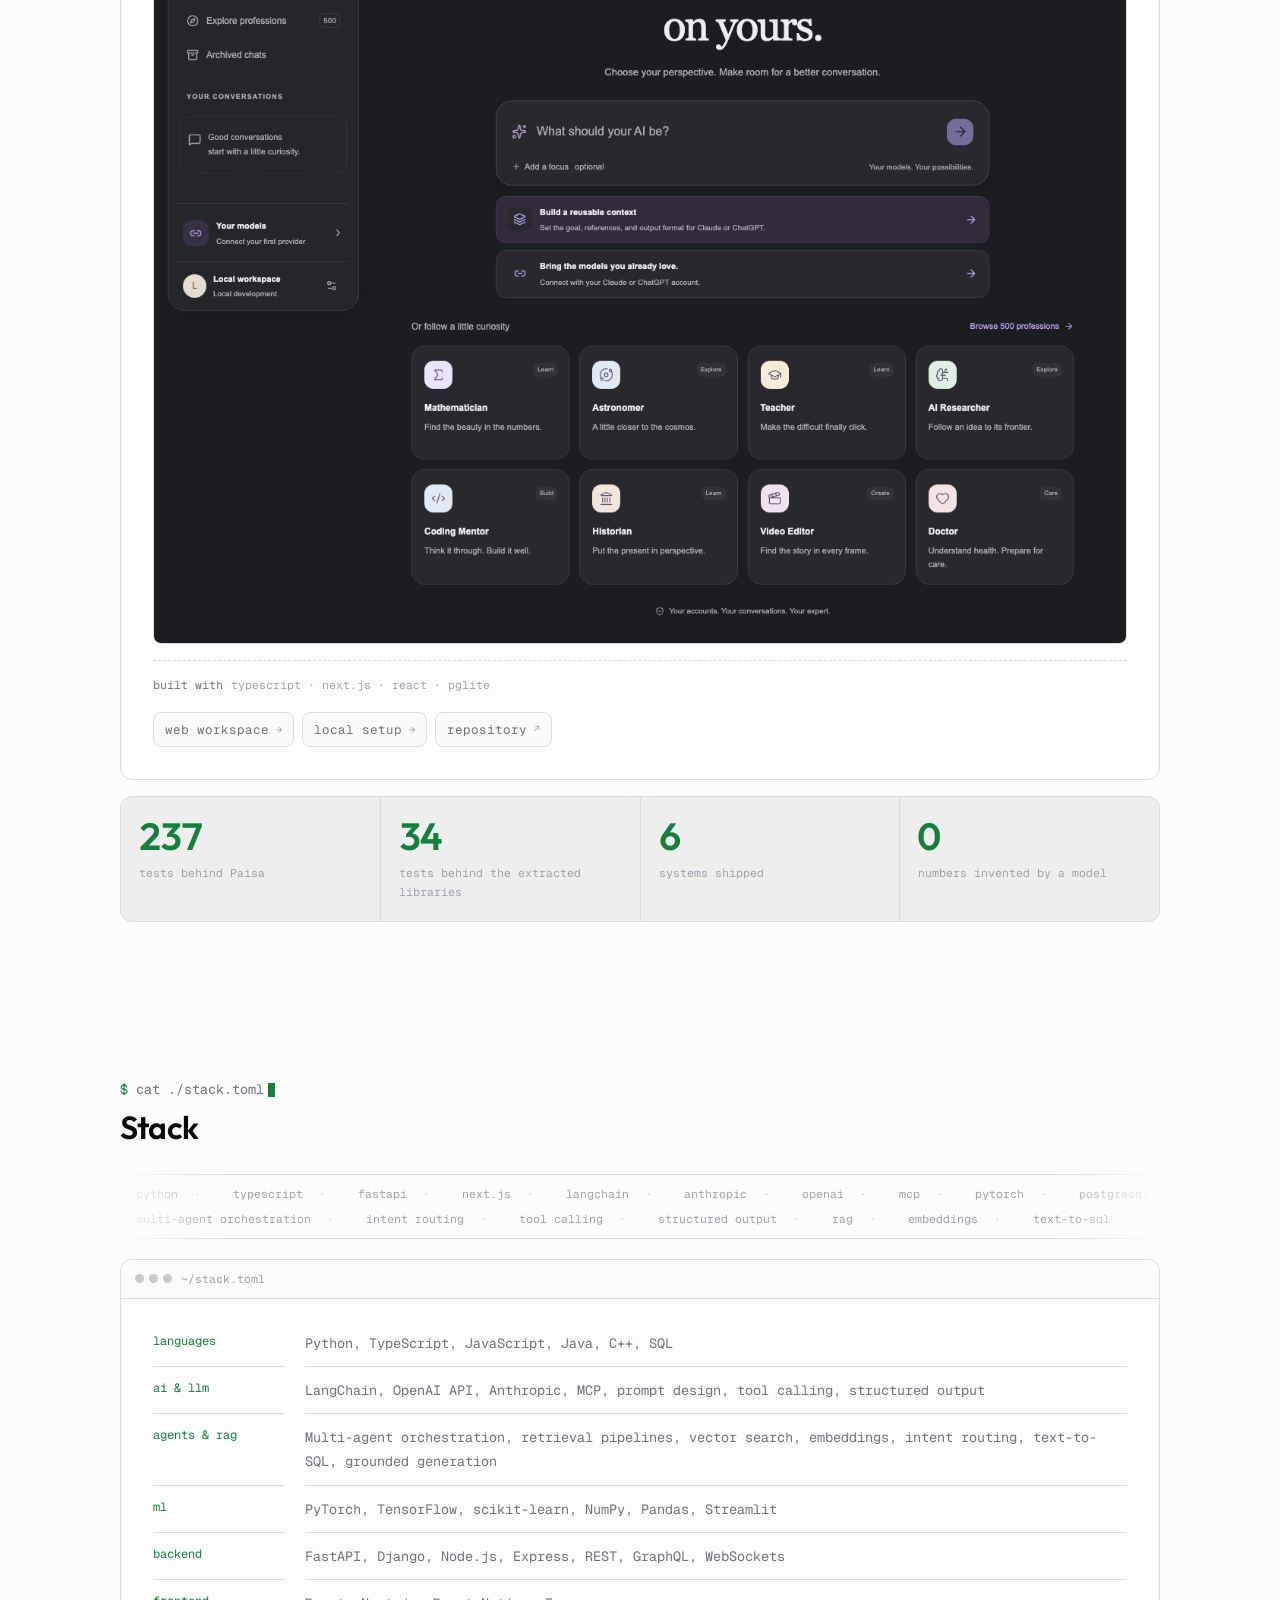
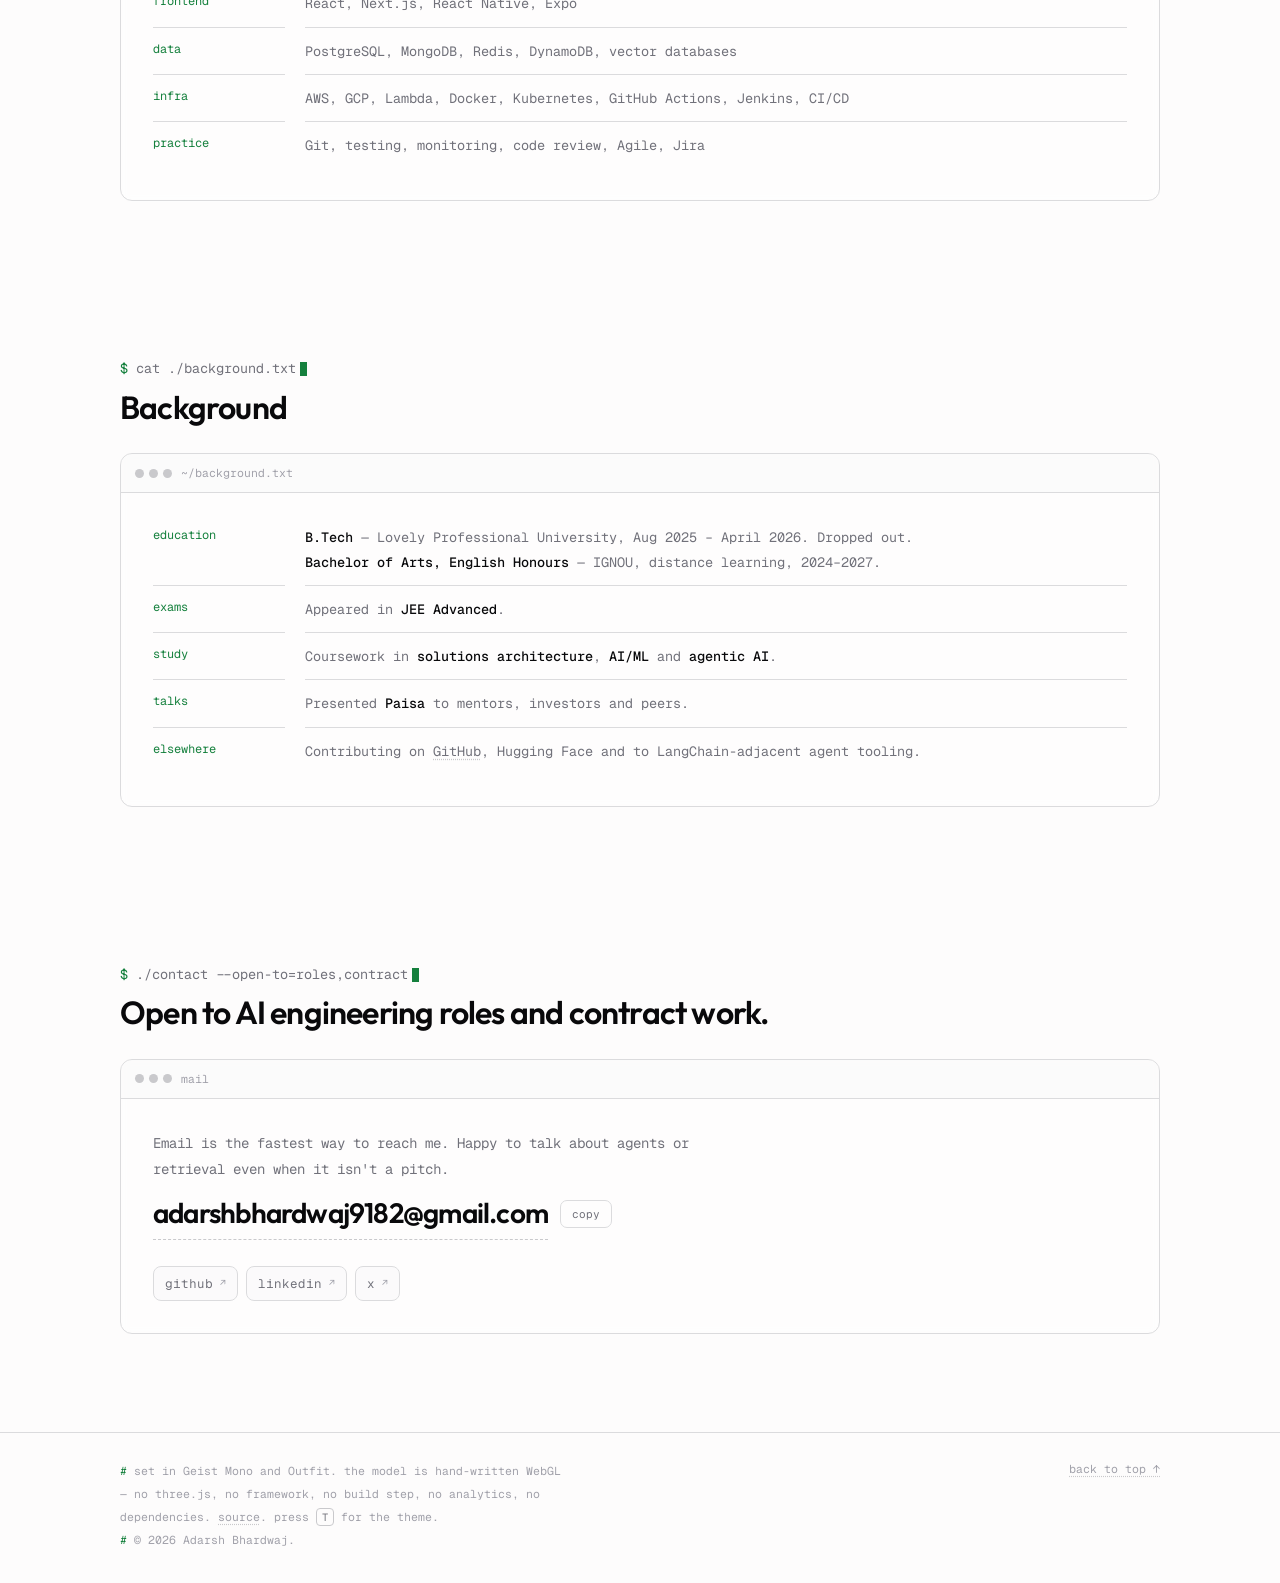
==== commit 83eaeda0: "Point the Harness project to the standalone web app" ====
--- a/index.html
+++ b/index.html
@@ -1070,7 +1070,7 @@
         </figure>
         <p class="deps"><b>built with</b>typescript &middot; next.js &middot; react &middot; pglite</p>
         <p class="links">
-          <a class="chip" href="/harness/app">web workspace<span class="ar">&#8594;</span></a>
+          <a class="chip" href="https://context-harness-web.vercel.app/">web workspace<span class="ar">&#8594;</span></a>
           <a class="chip" href="/harness">local setup<span class="ar">&#8594;</span></a>
           <a class="chip" href="https://github.com/Adarsh-9182/context-harness" target="_blank" rel="noopener">repository<span class="ar">&#8599;</span></a>
         </p>
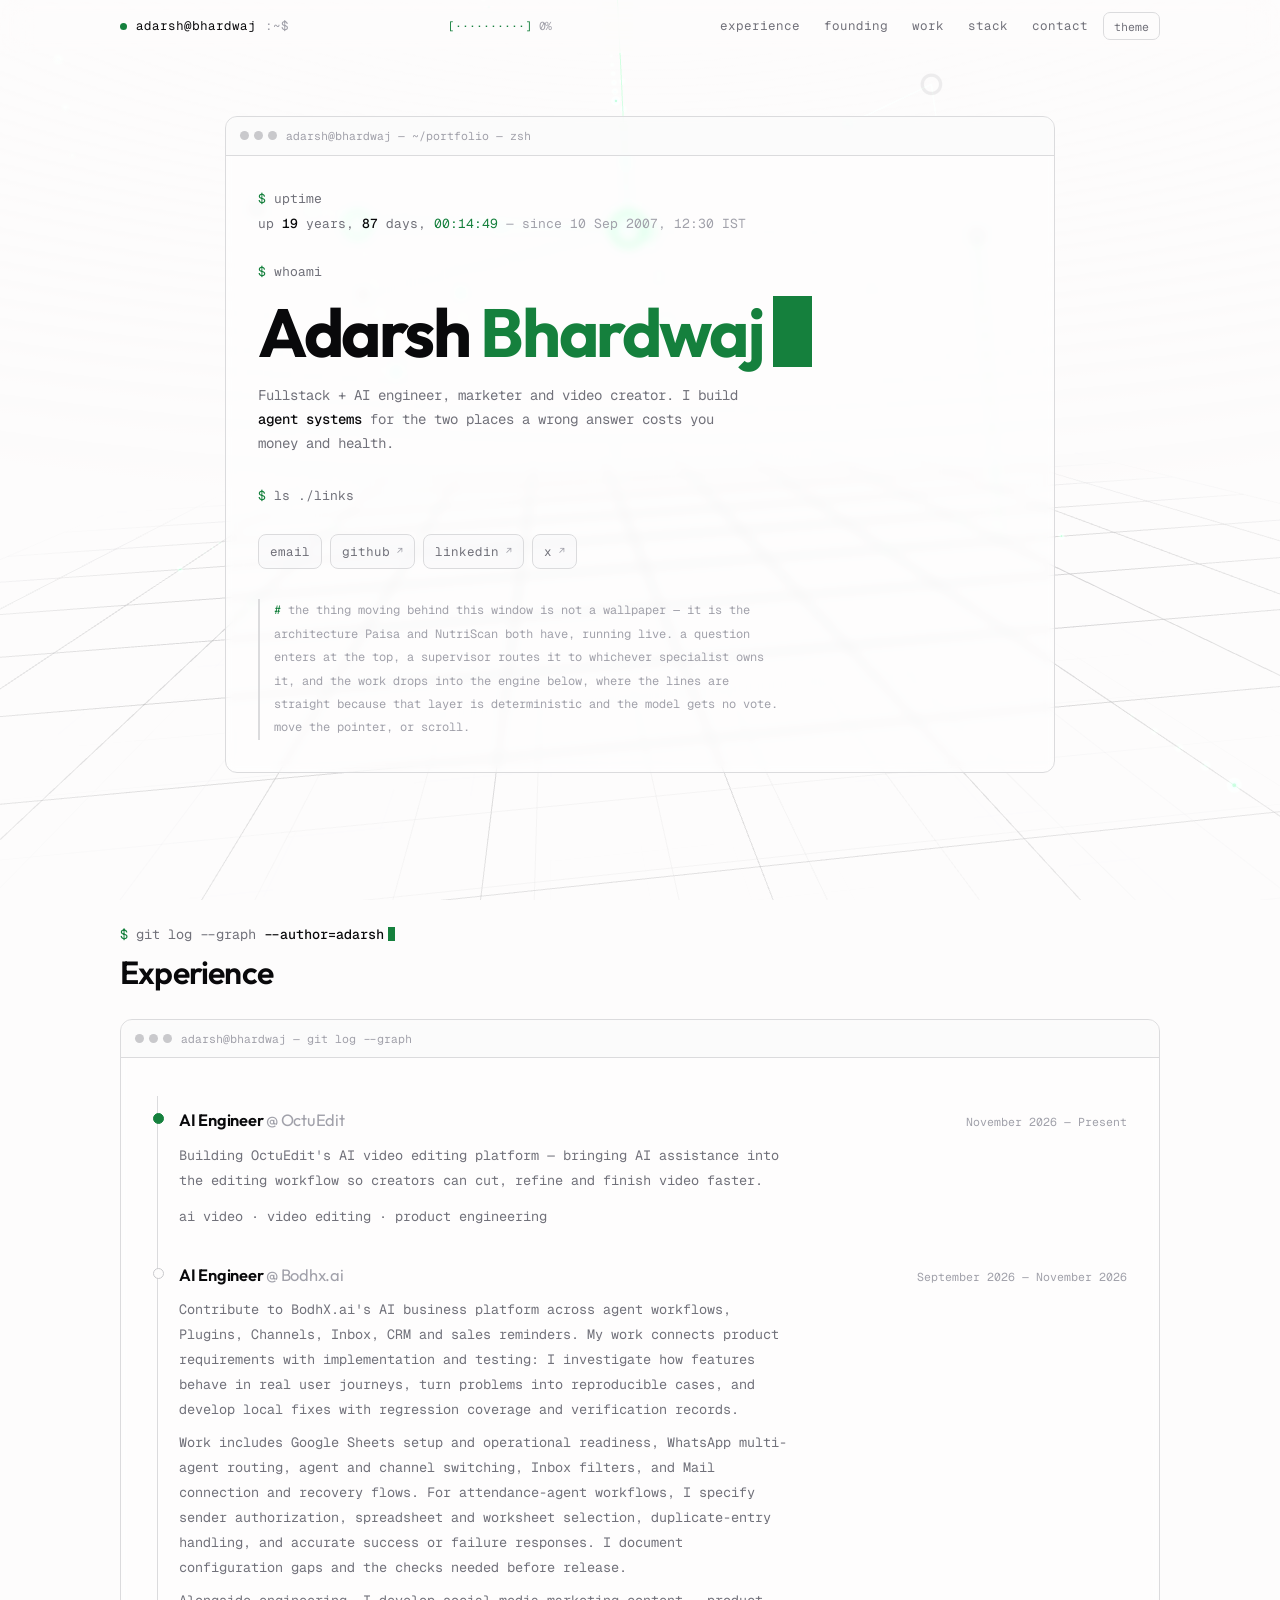
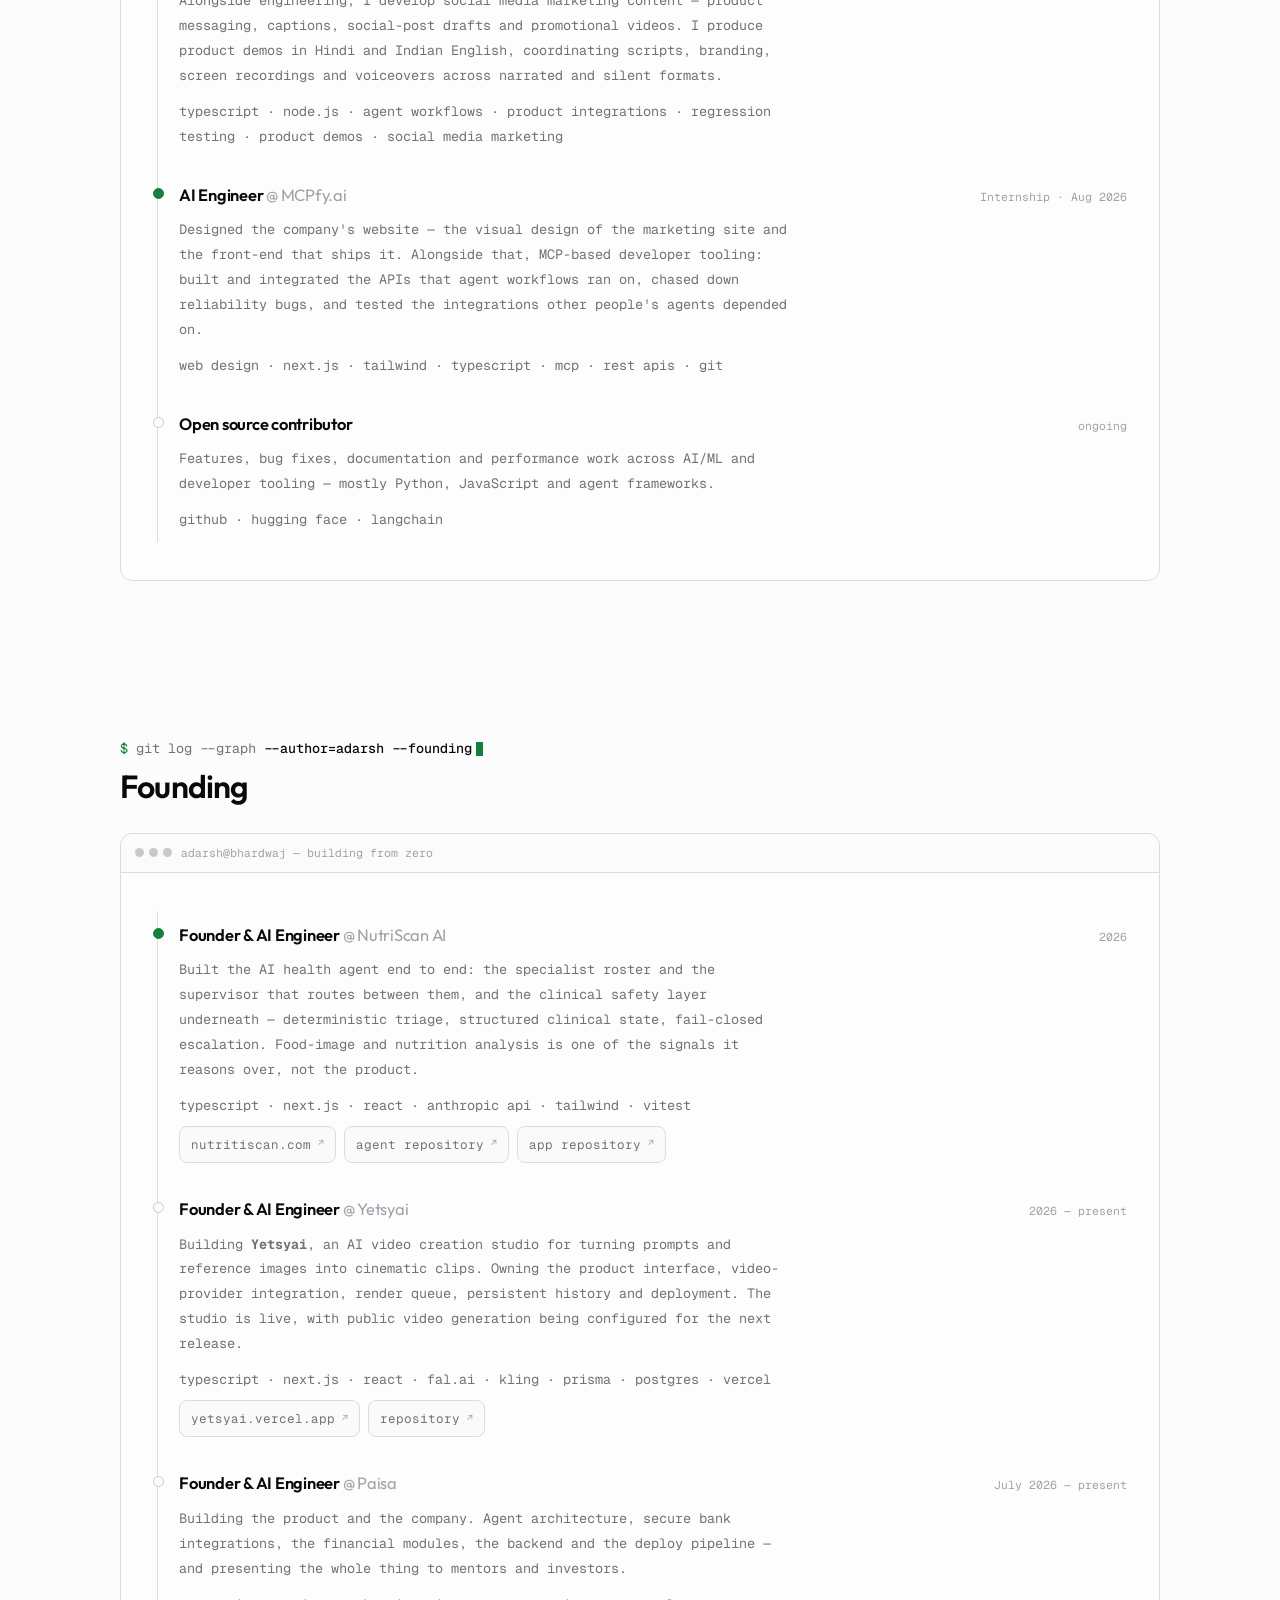
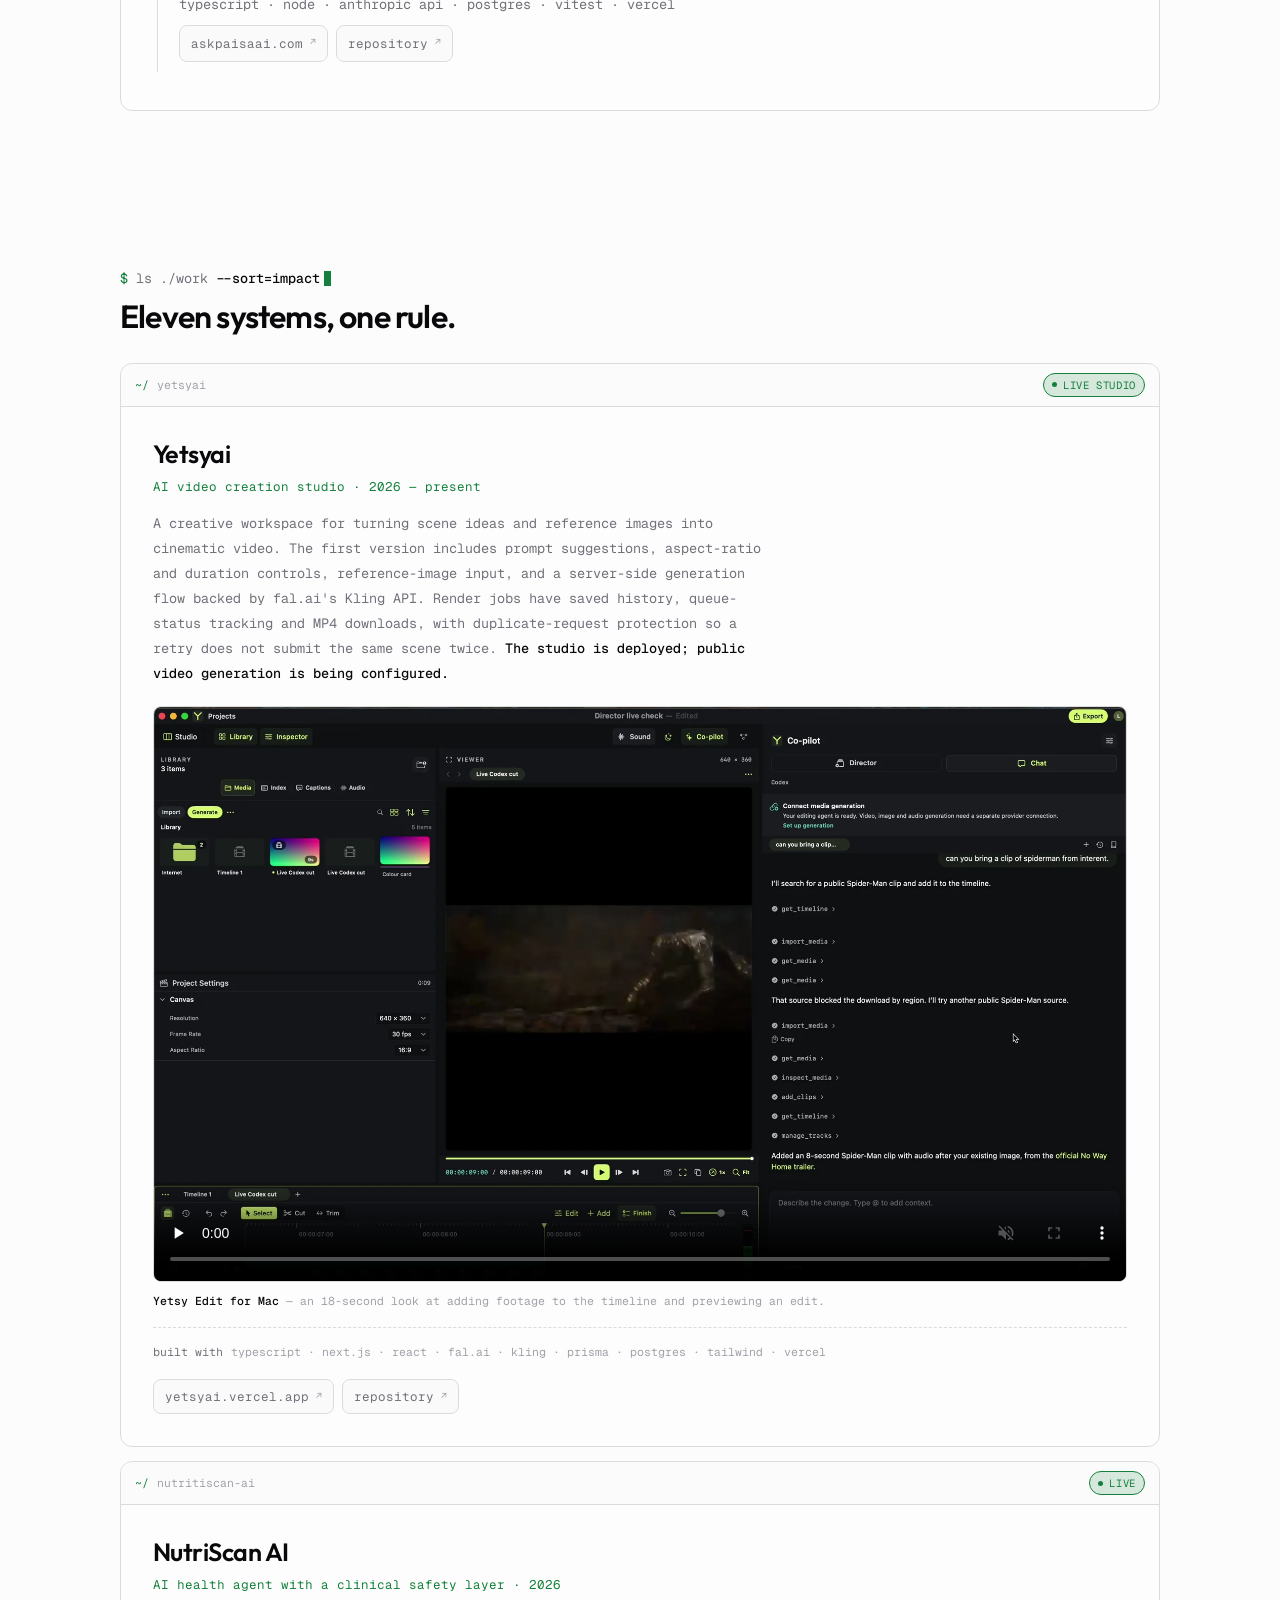
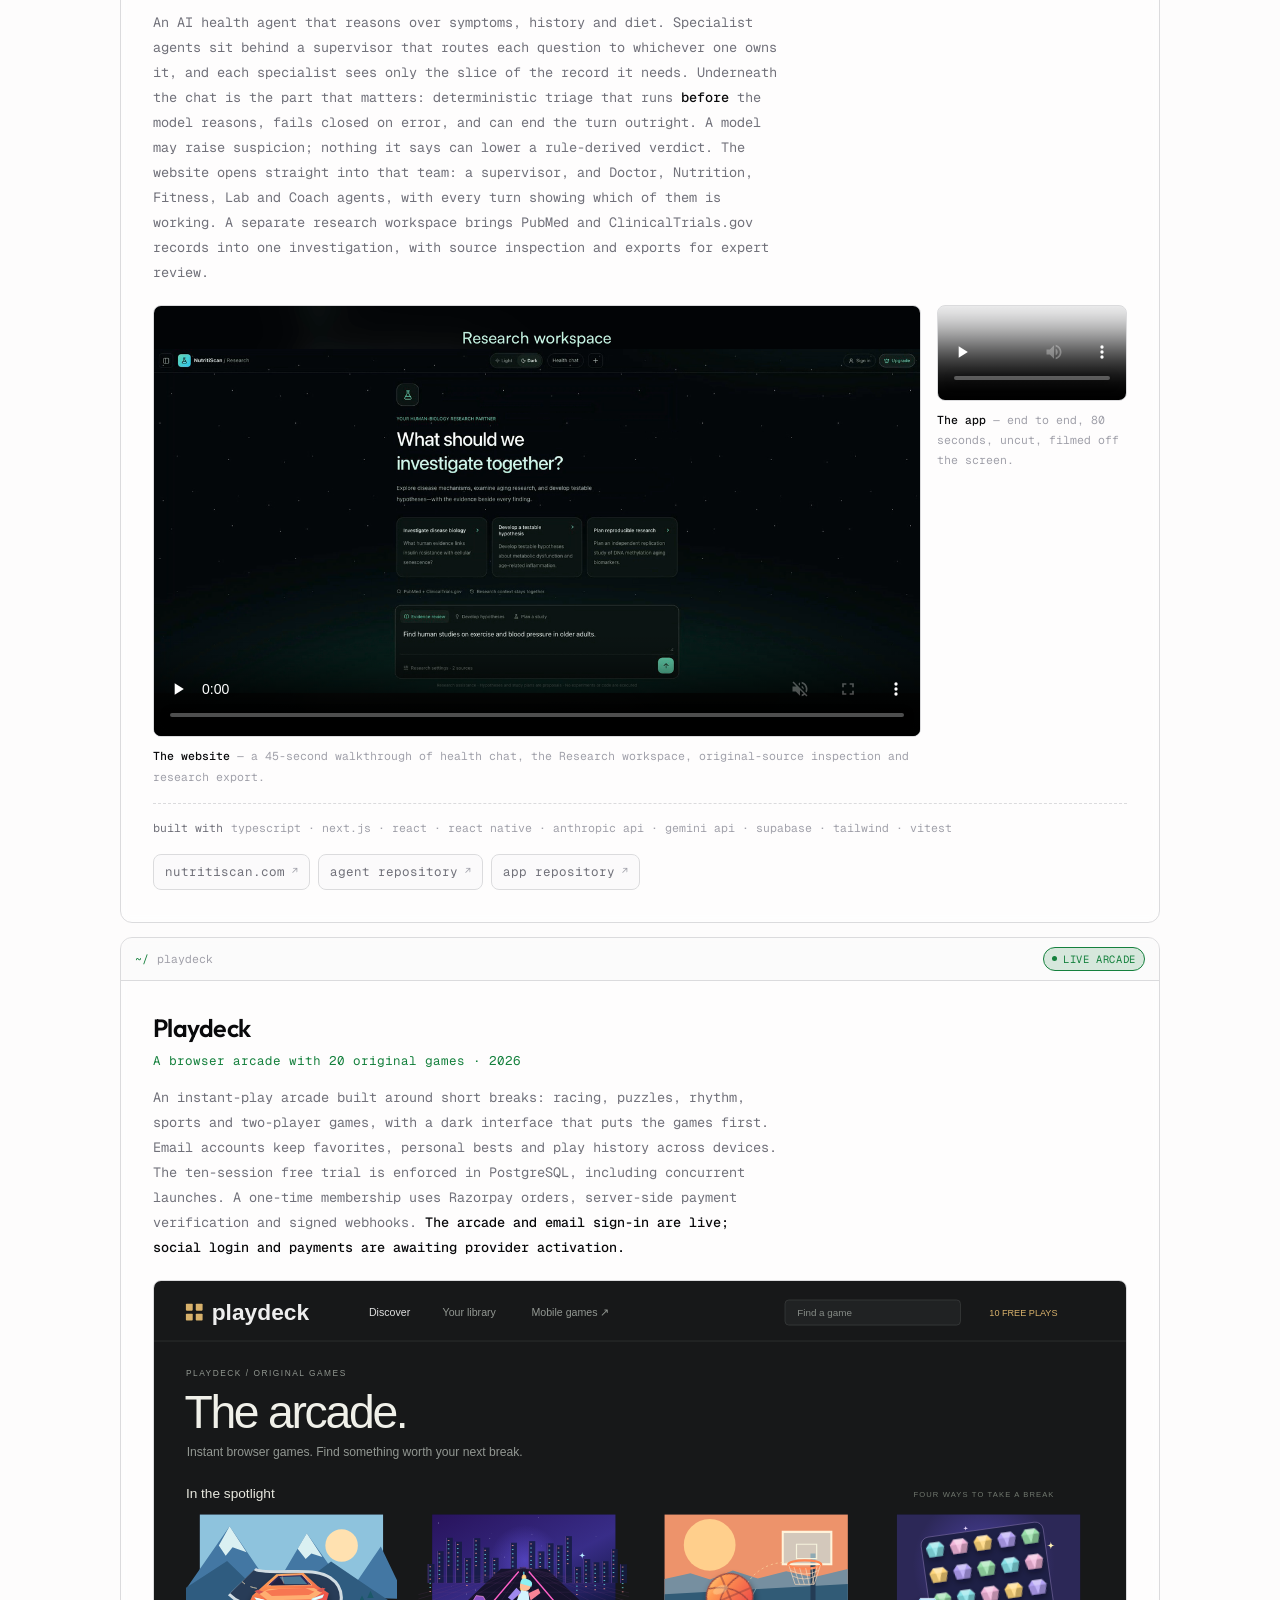
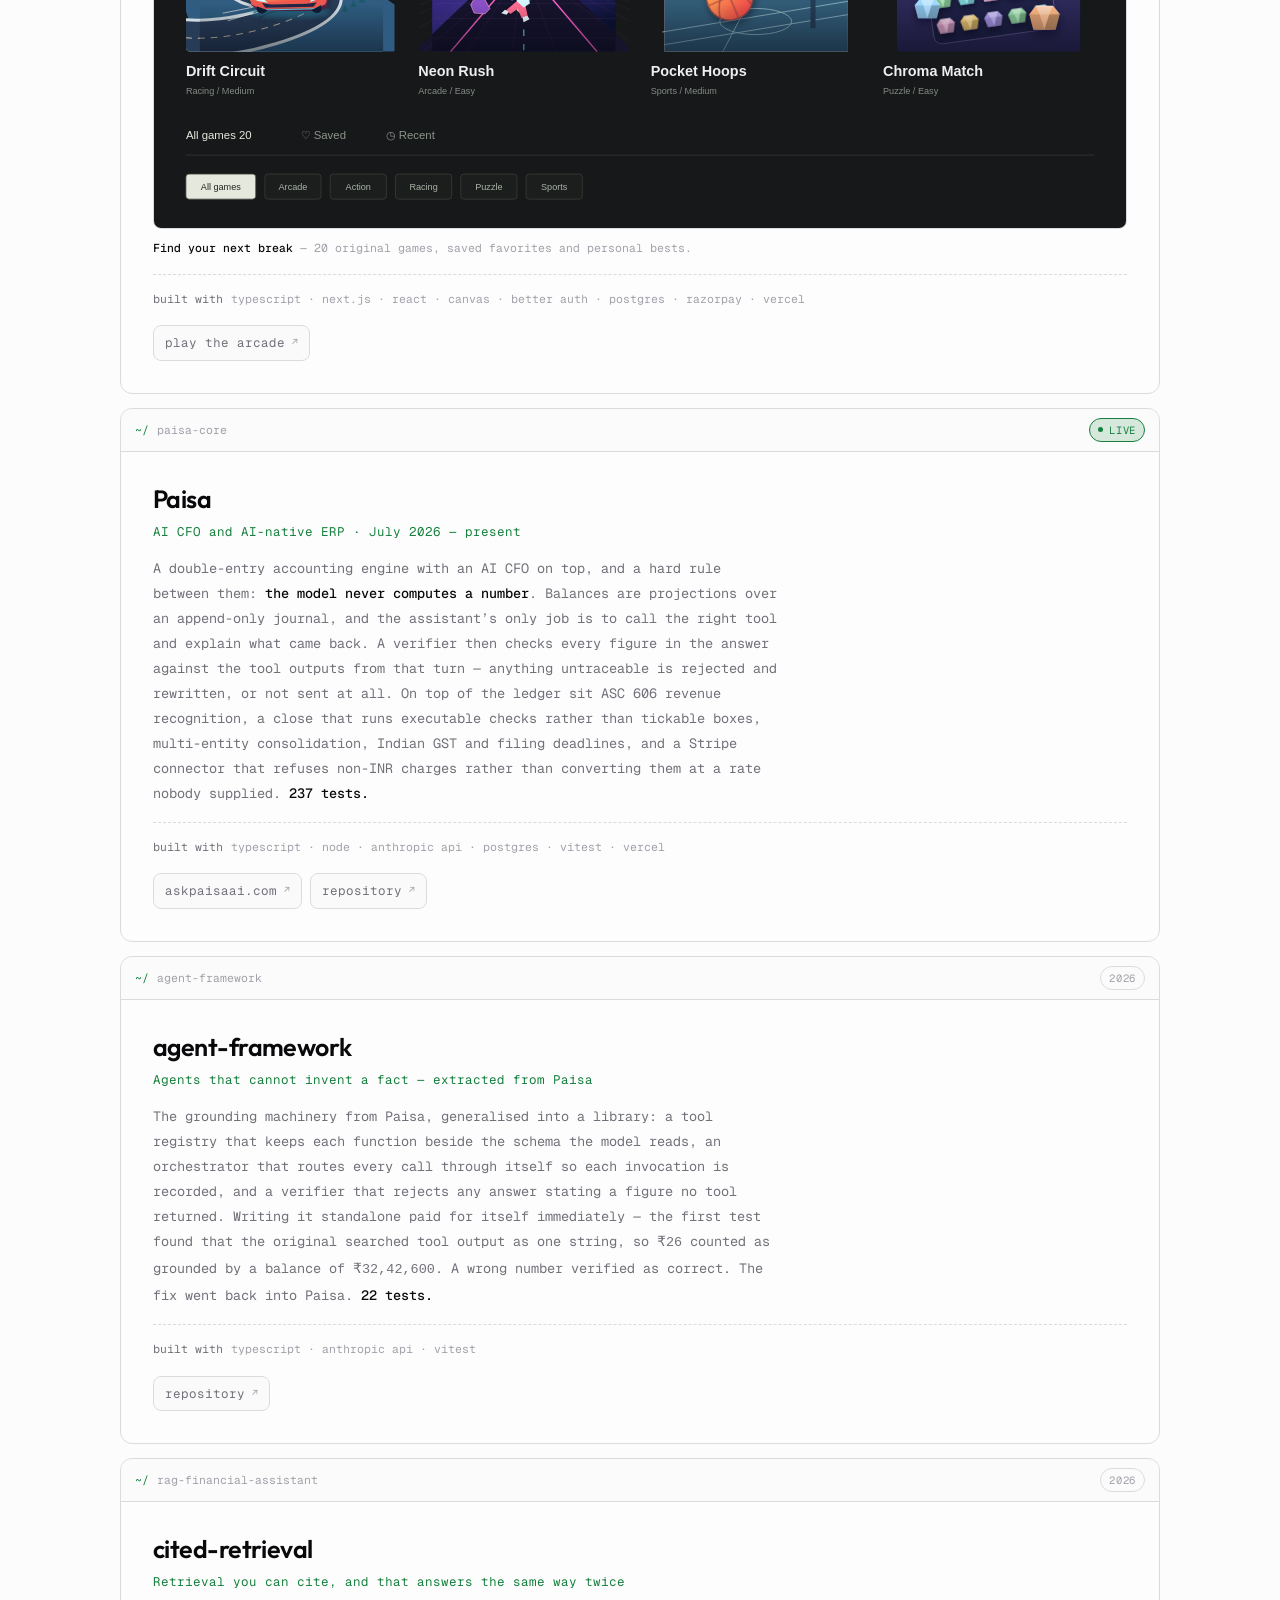
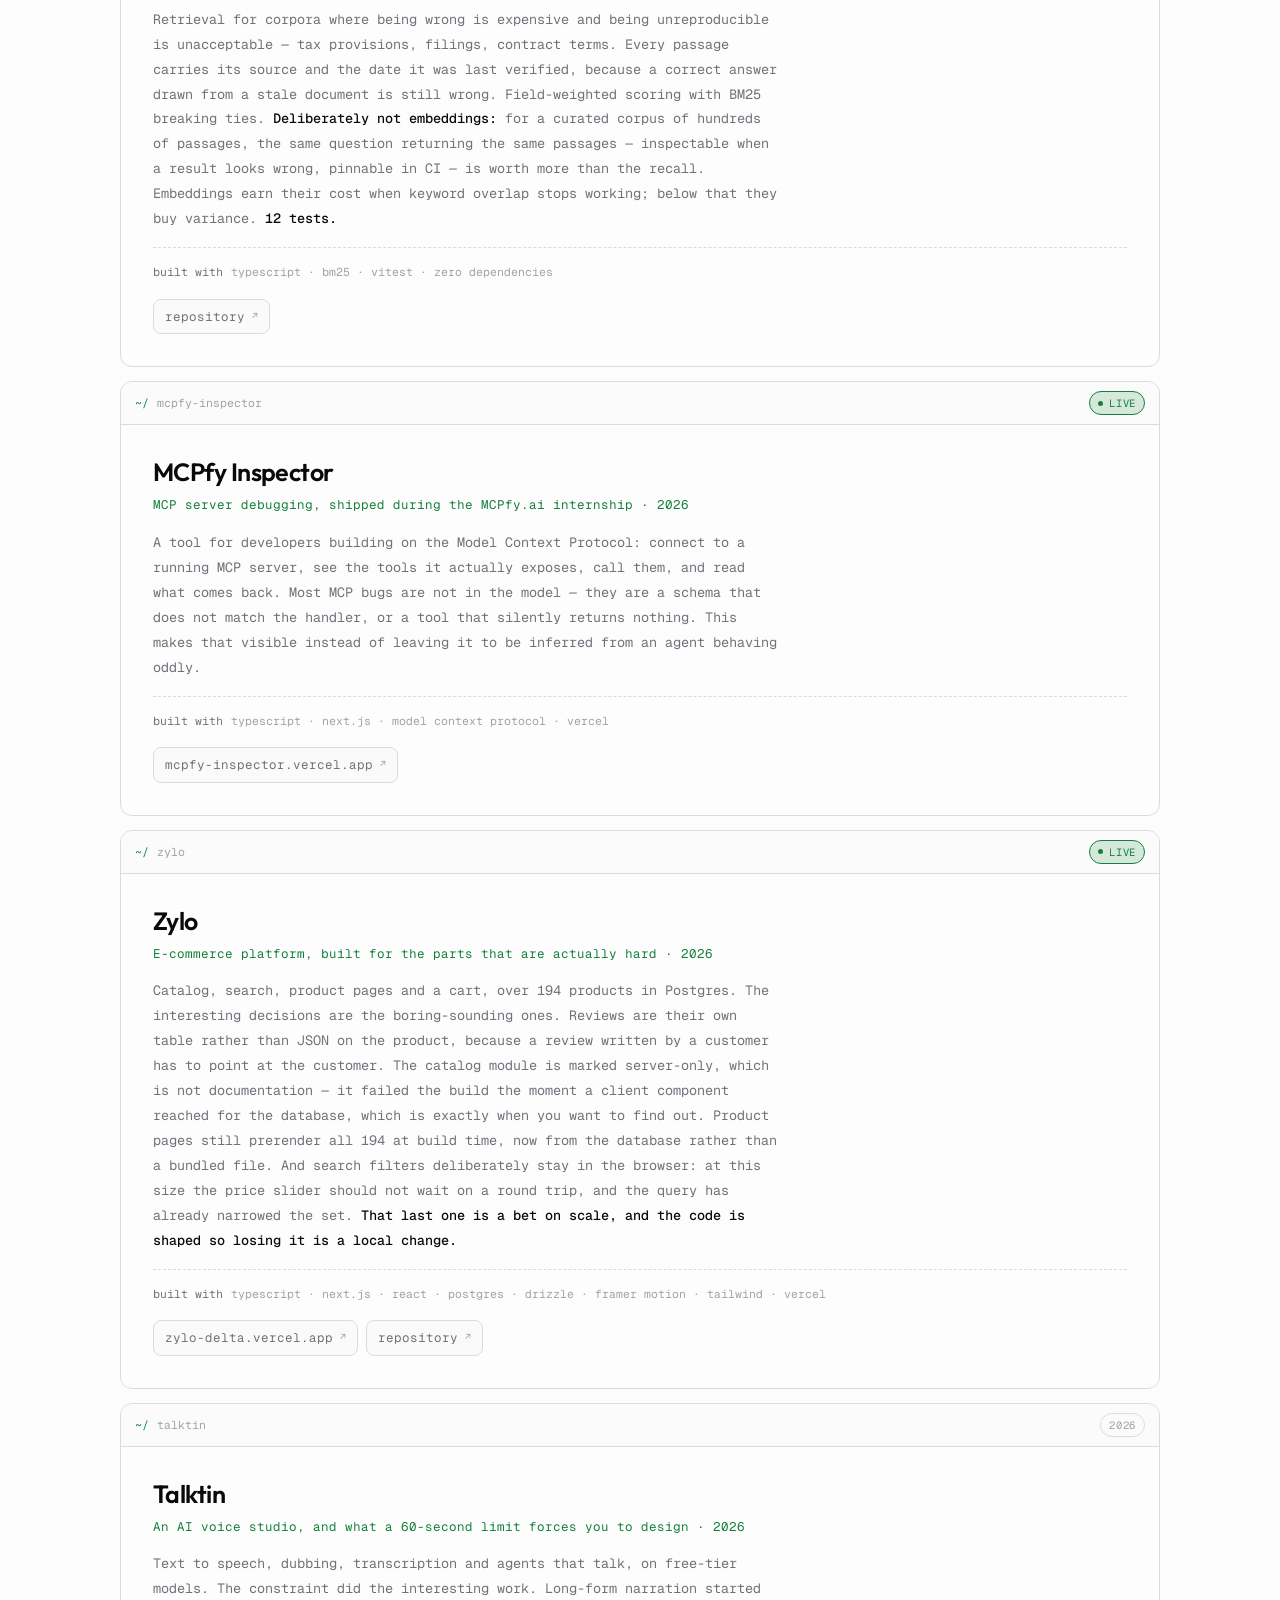
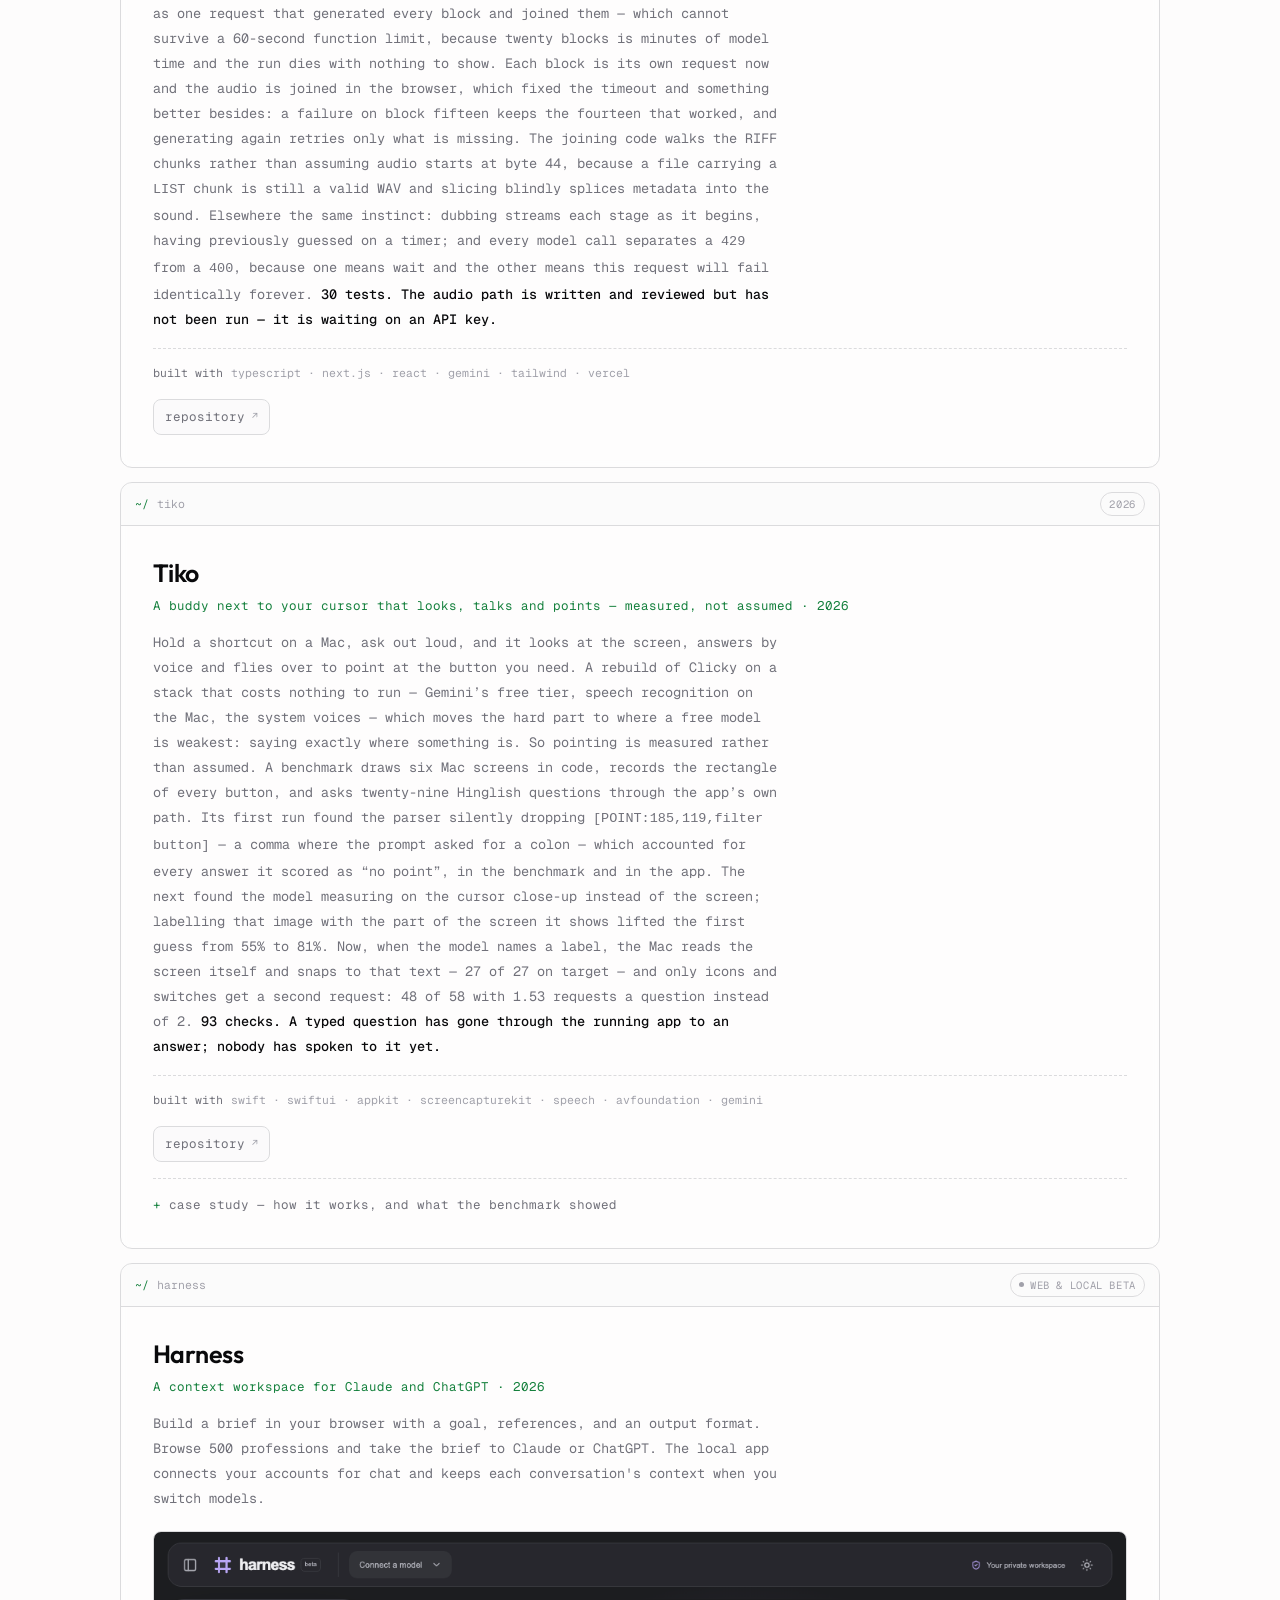
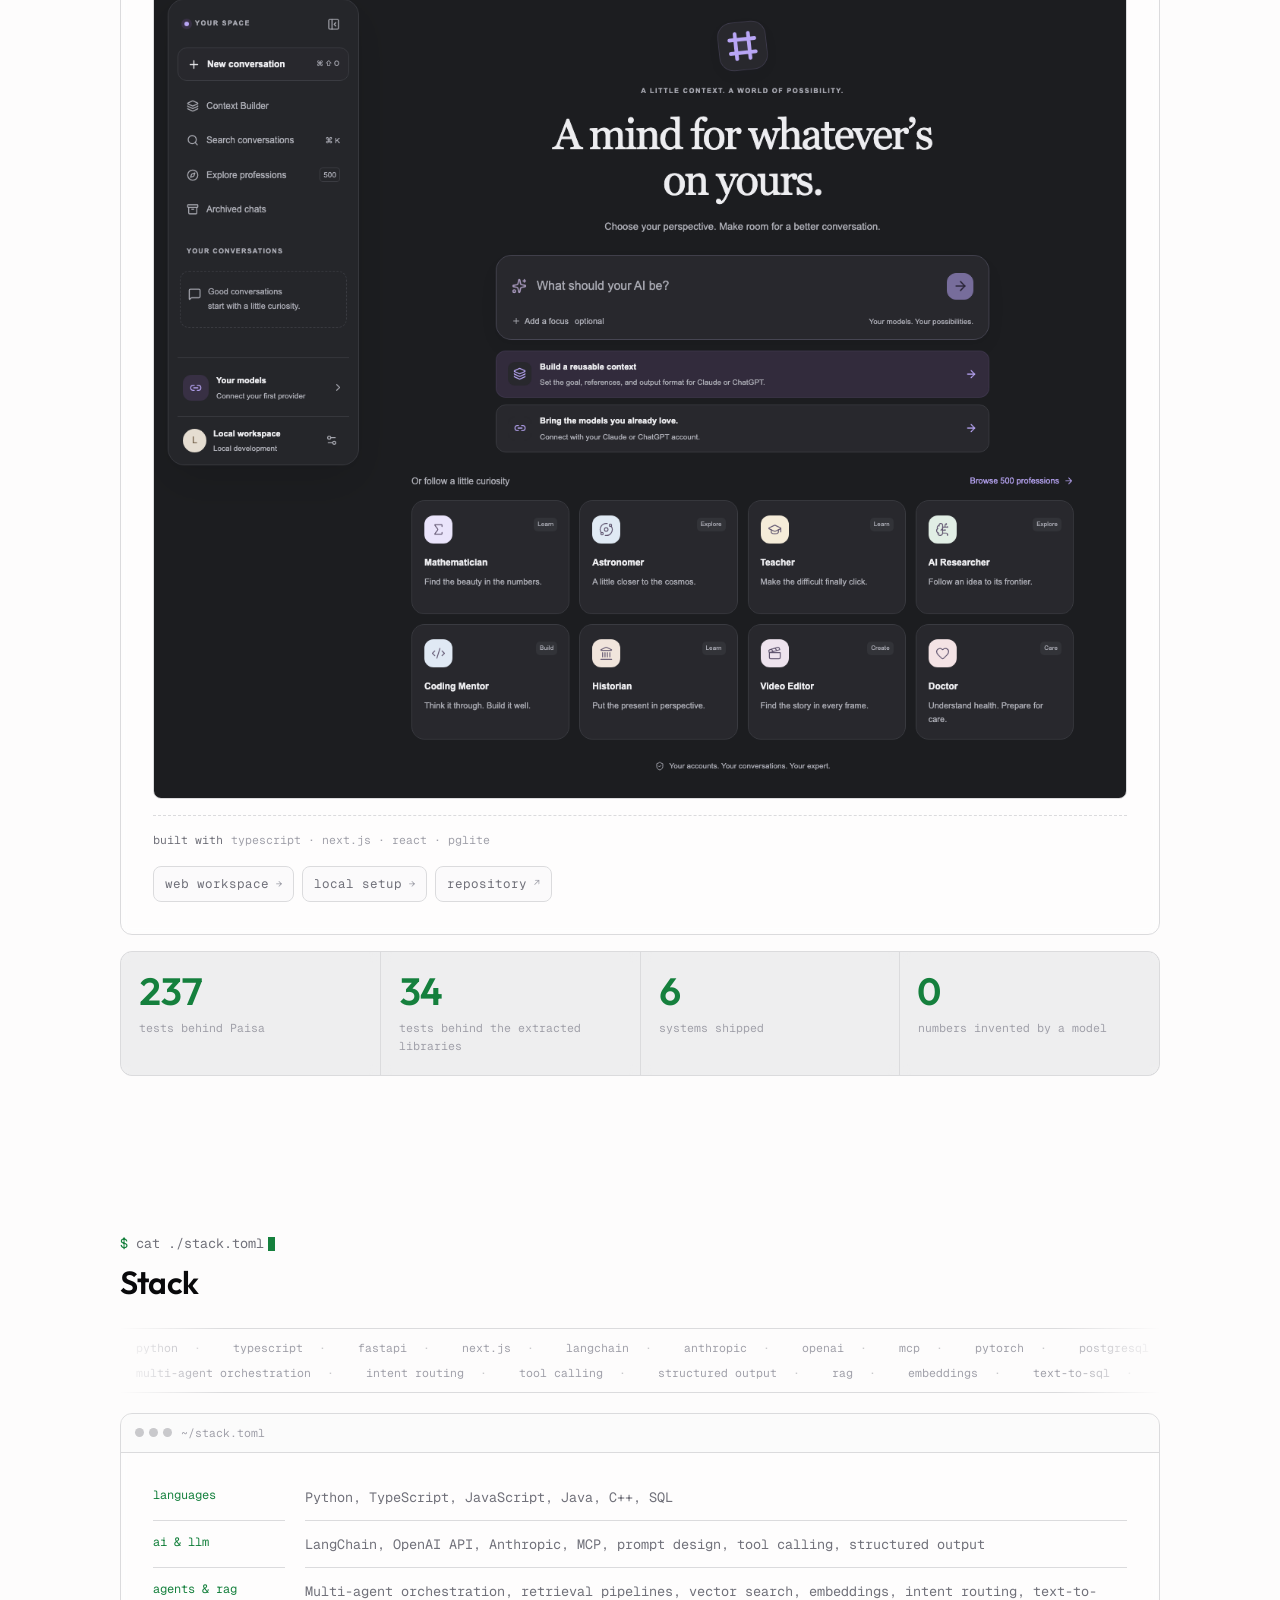
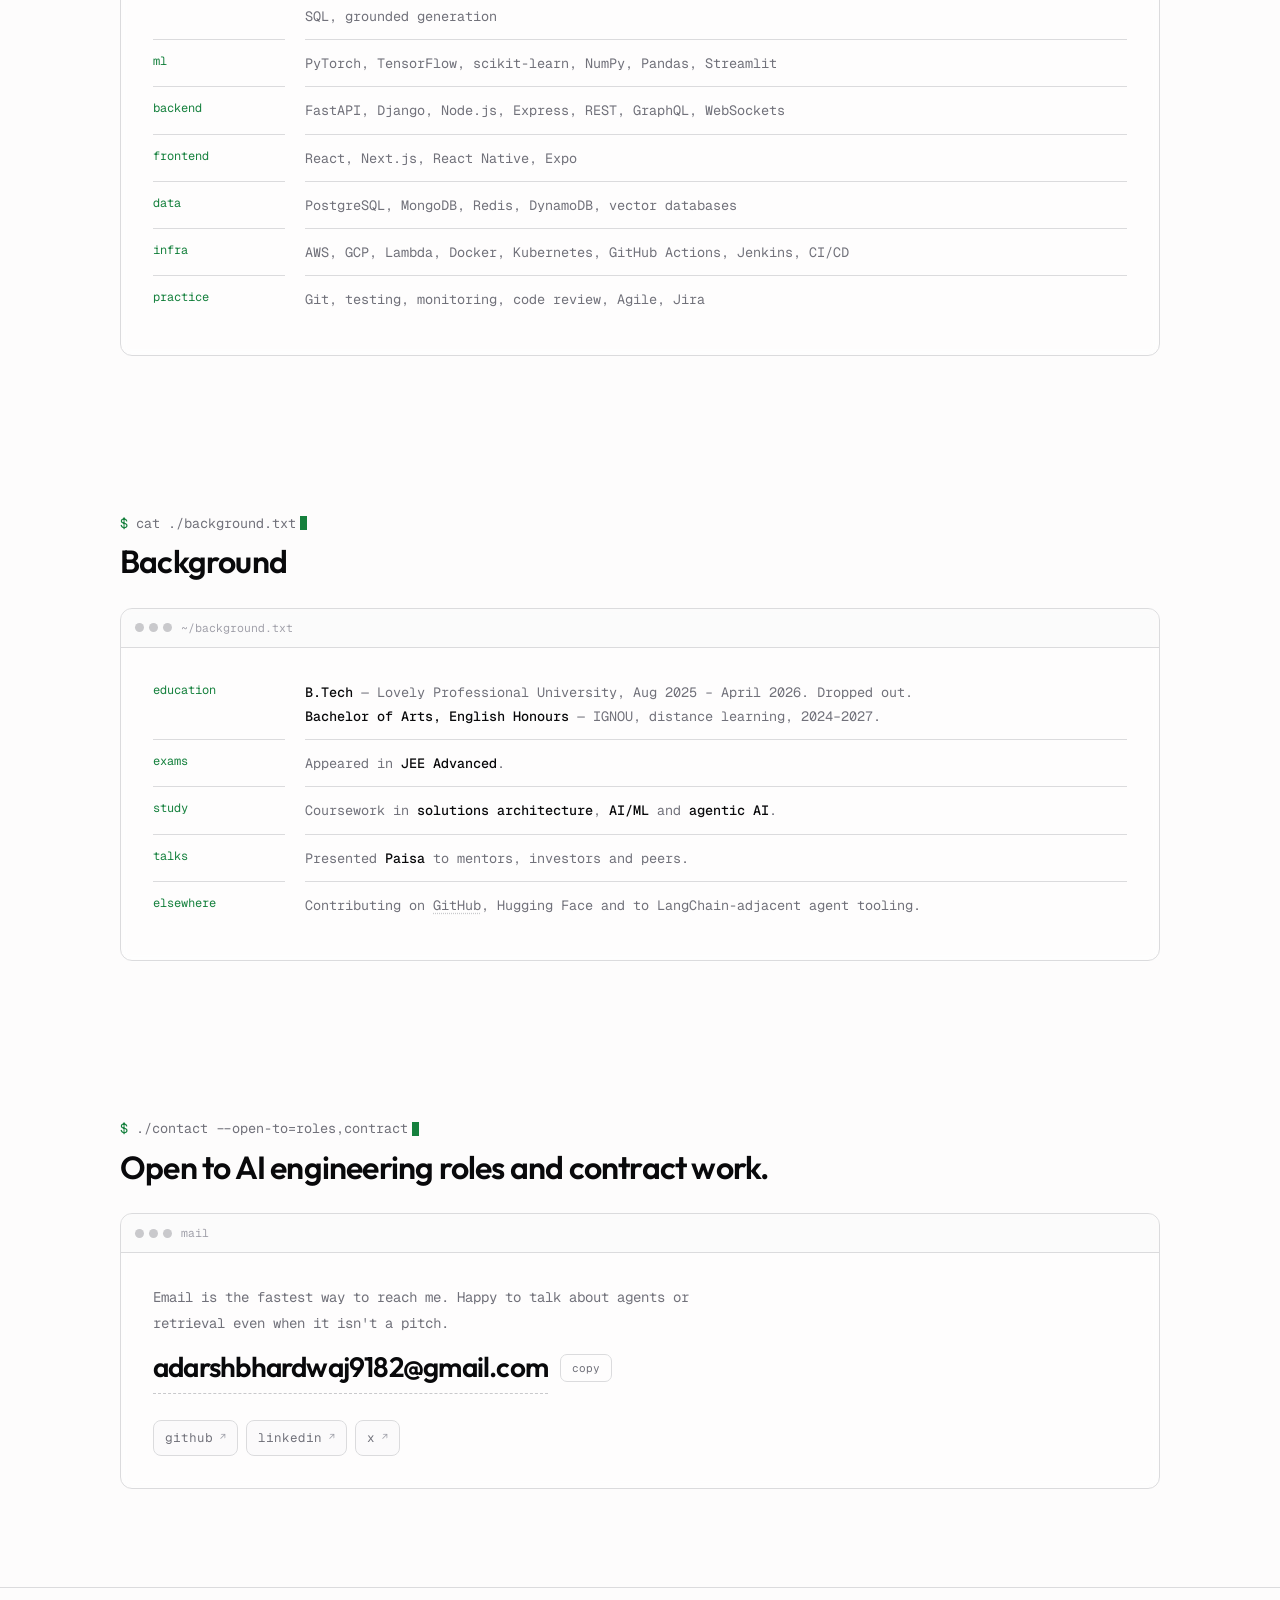
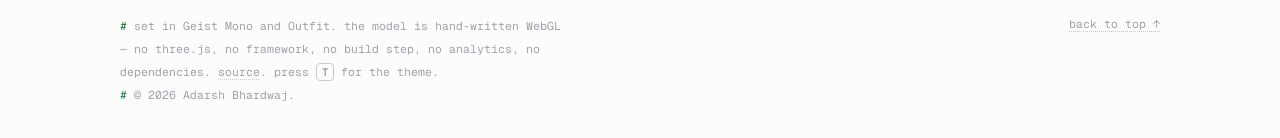
==== commit be8cf0fd: "Add OctuEdit experience and end BodhX in November" ====
--- a/index.html
+++ b/index.html
@@ -567,8 +567,18 @@
 
     <div class="commit head">
       <div class="top">
+        <h3>AI Engineer <span class="at">@ OctuEdit</span></h3>
+        <span class="when">November 2026 — Present</span>
+      </div>
+      <p>Building OctuEdit's AI video editing platform — bringing AI assistance into the editing
+        workflow so creators can cut, refine and finish video faster.</p>
+      <p class="deps">ai video · video editing · product engineering</p>
+    </div>
+
+    <div class="commit">
+      <div class="top">
         <h3>AI Engineer <span class="at">@ Bodhx.ai</span></h3>
-        <span class="when">September 2026 — Present</span>
+        <span class="when">September 2026 — November 2026</span>
       </div>
       <p>Contribute to BodhX.ai's AI business platform across agent workflows, Plugins, Channels,
         Inbox, CRM and sales reminders. My work connects product requirements with implementation
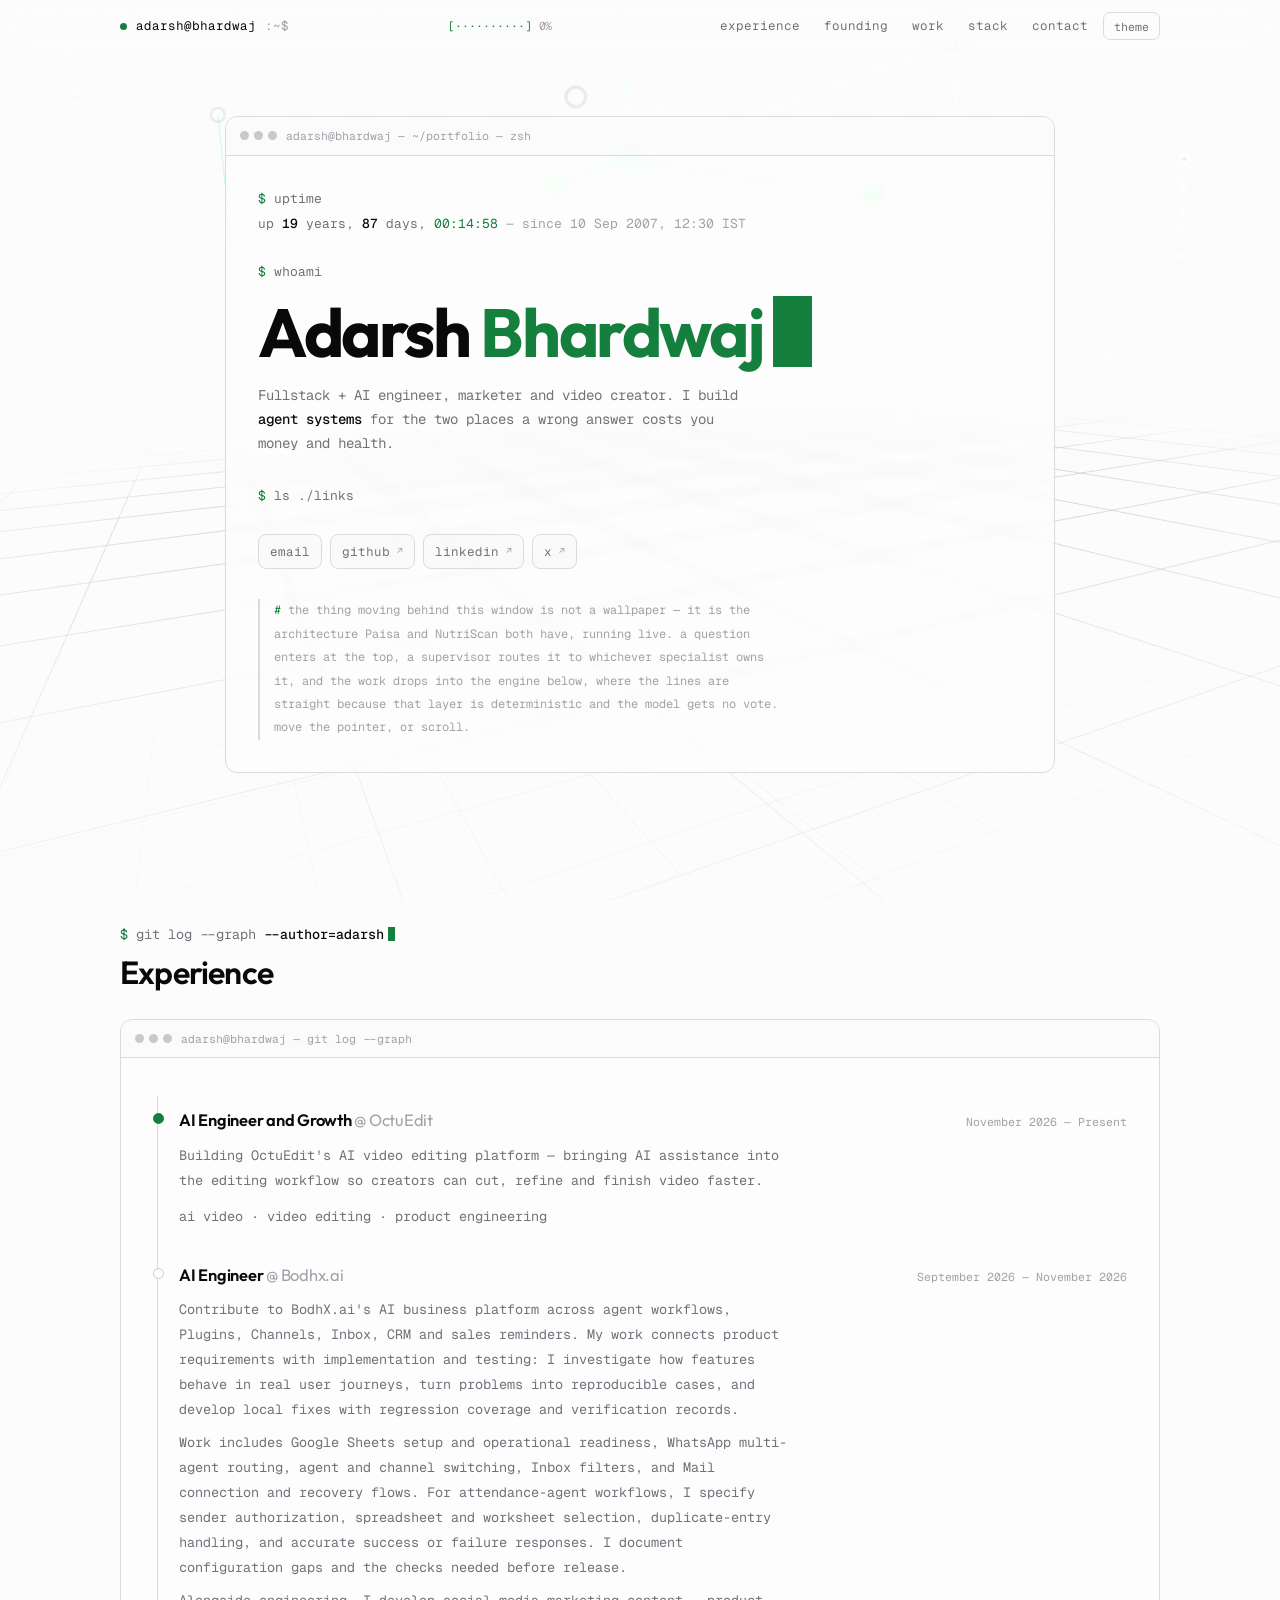
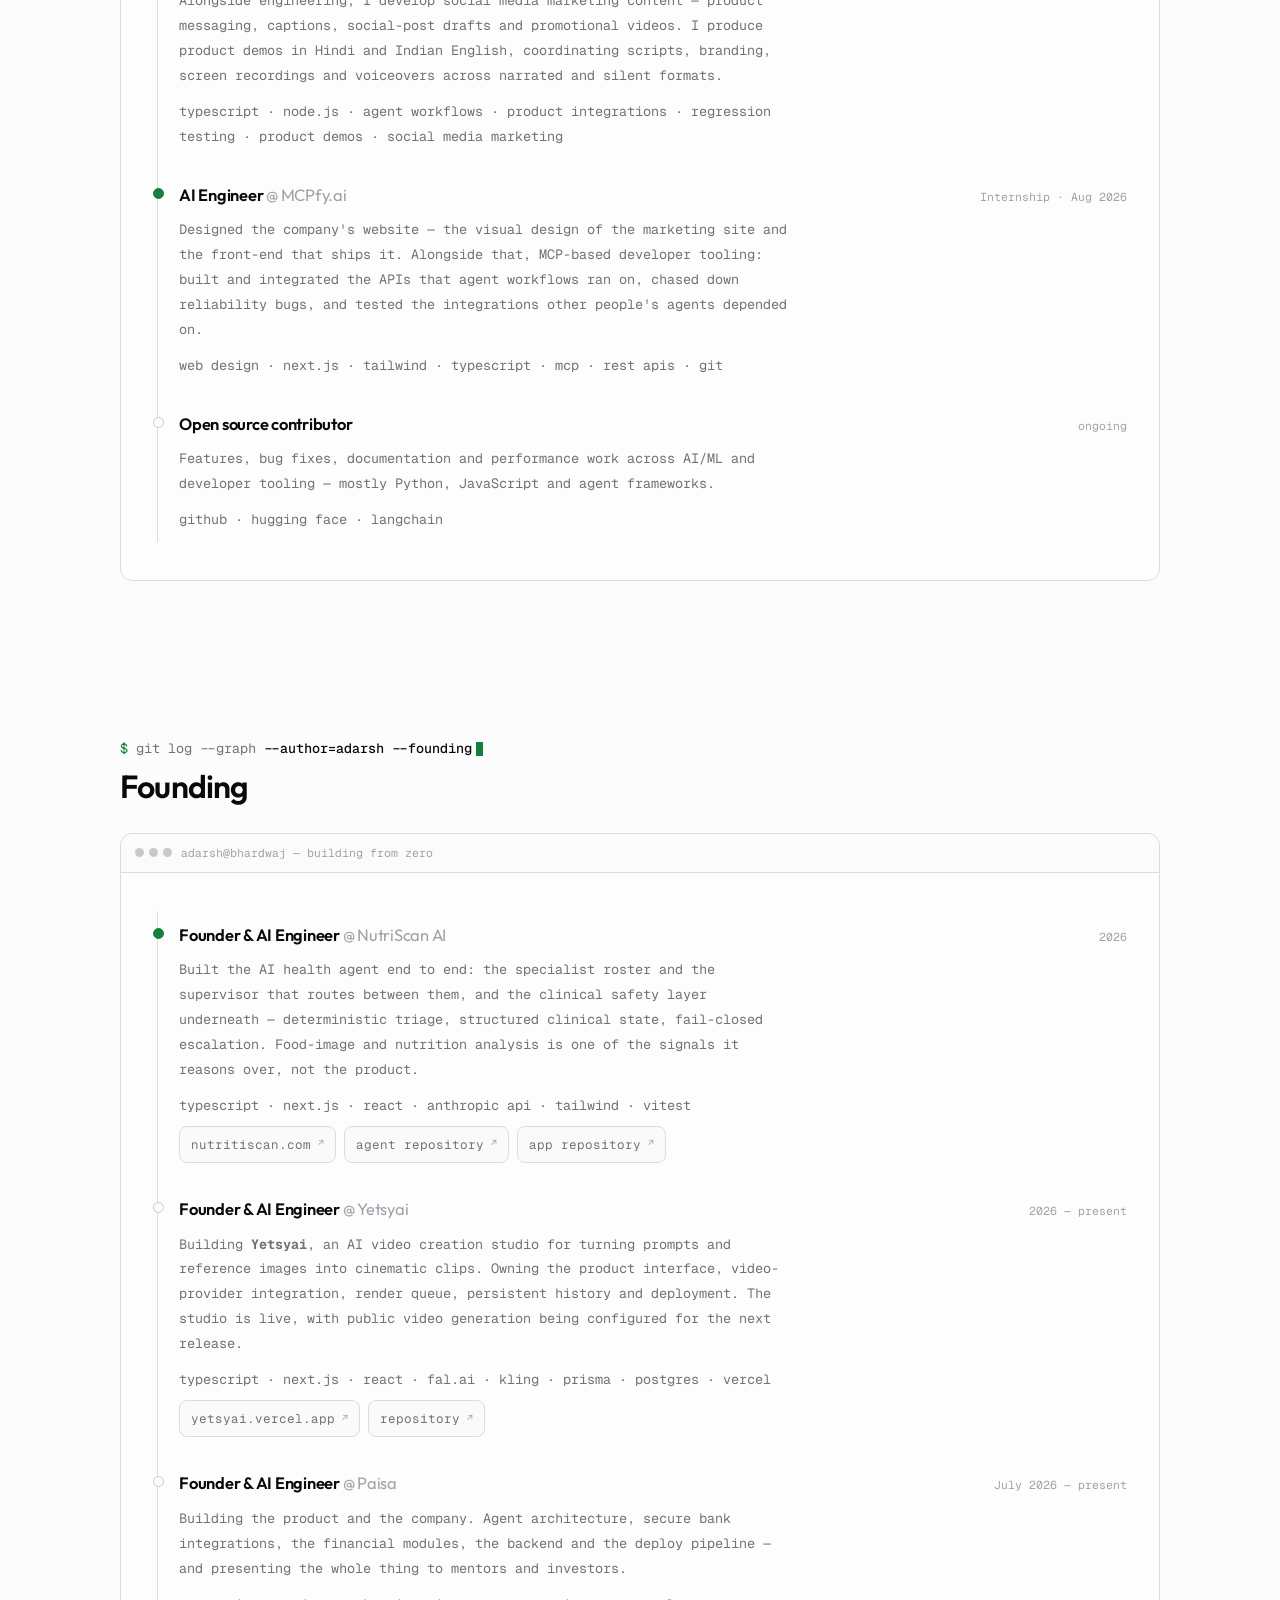
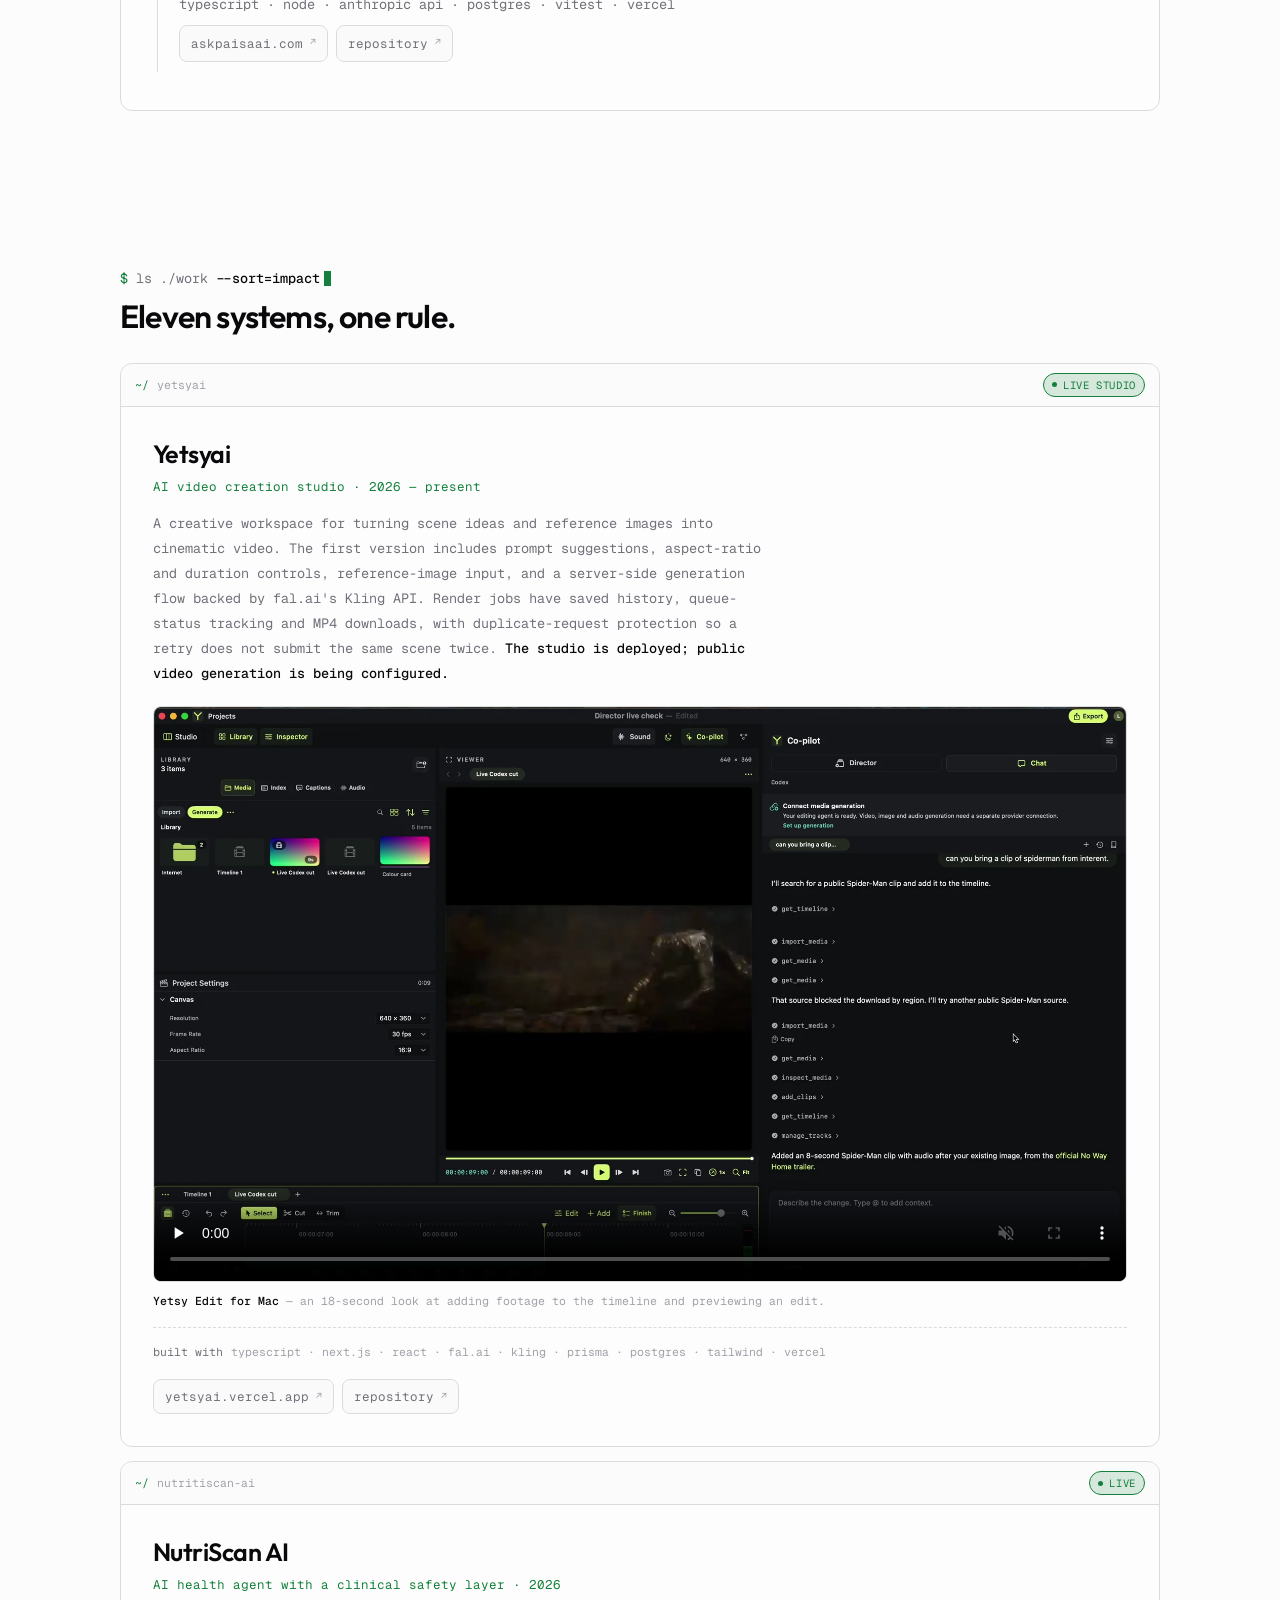
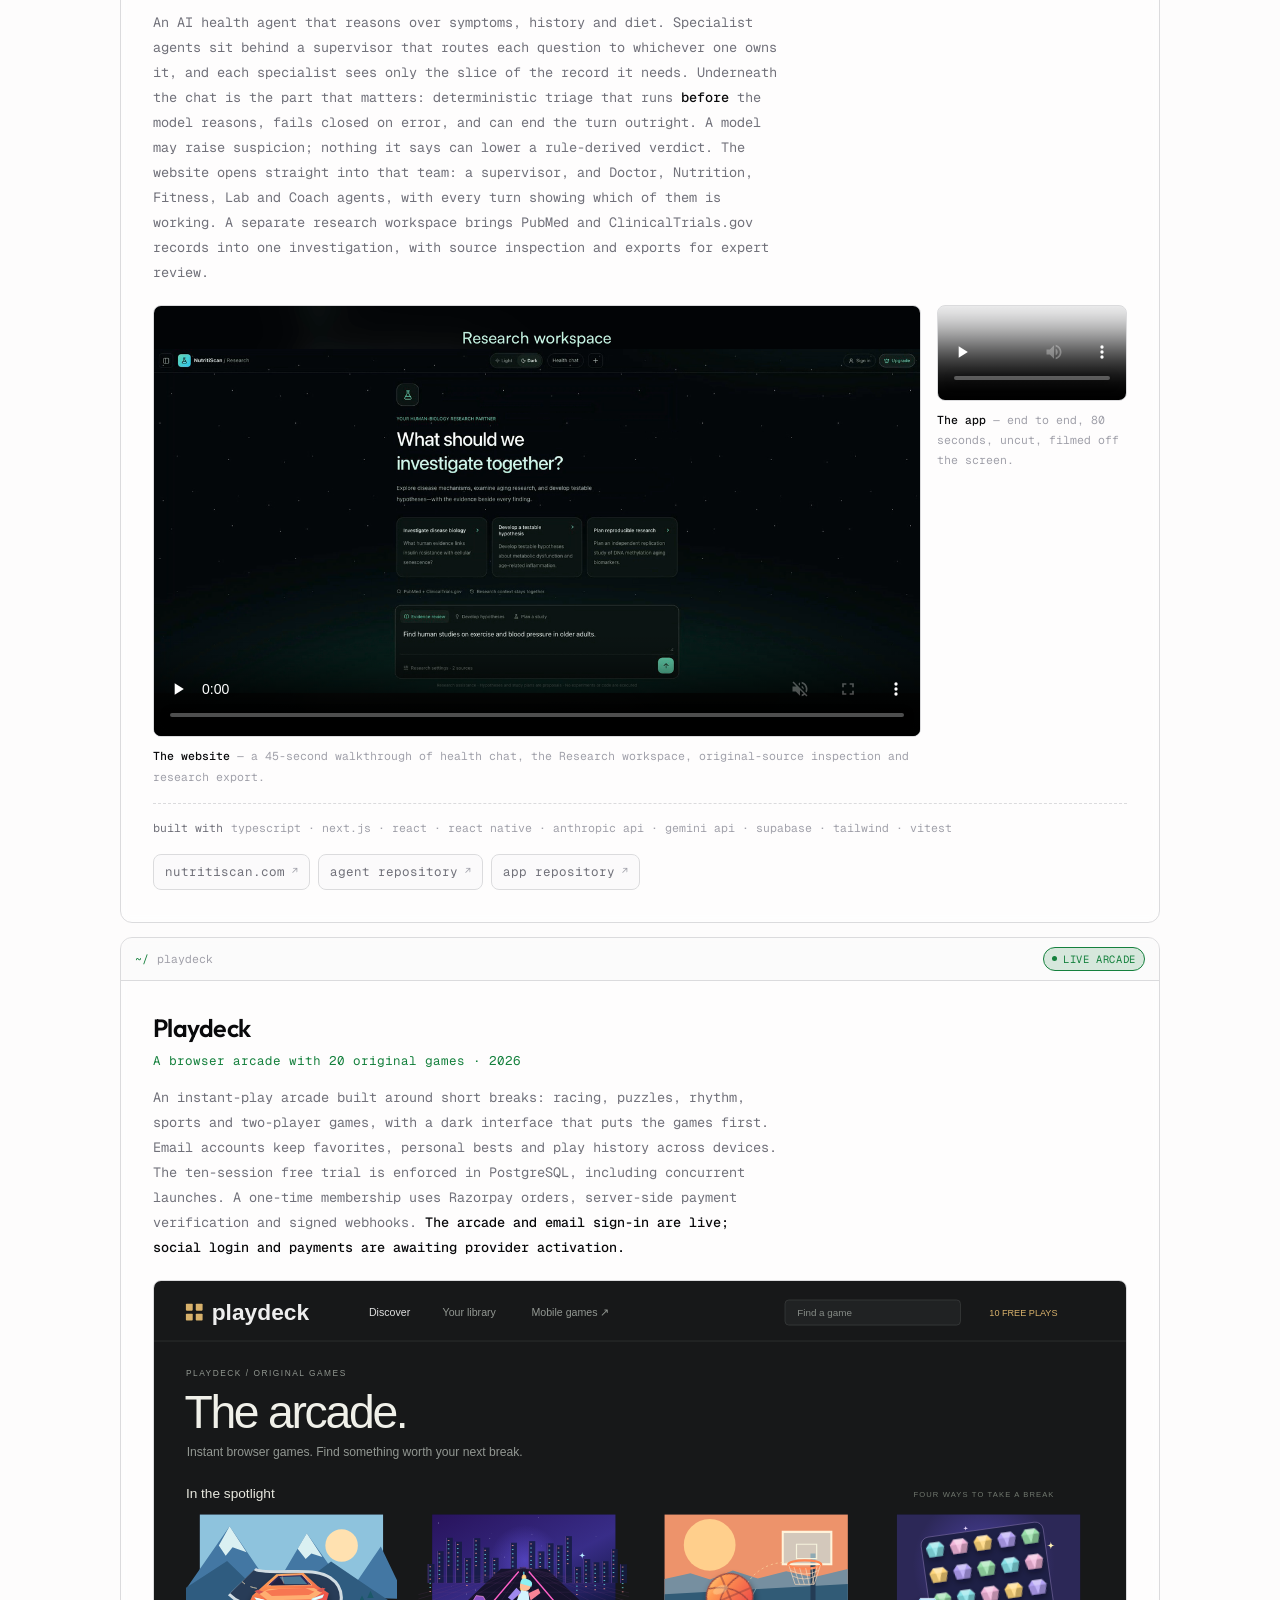
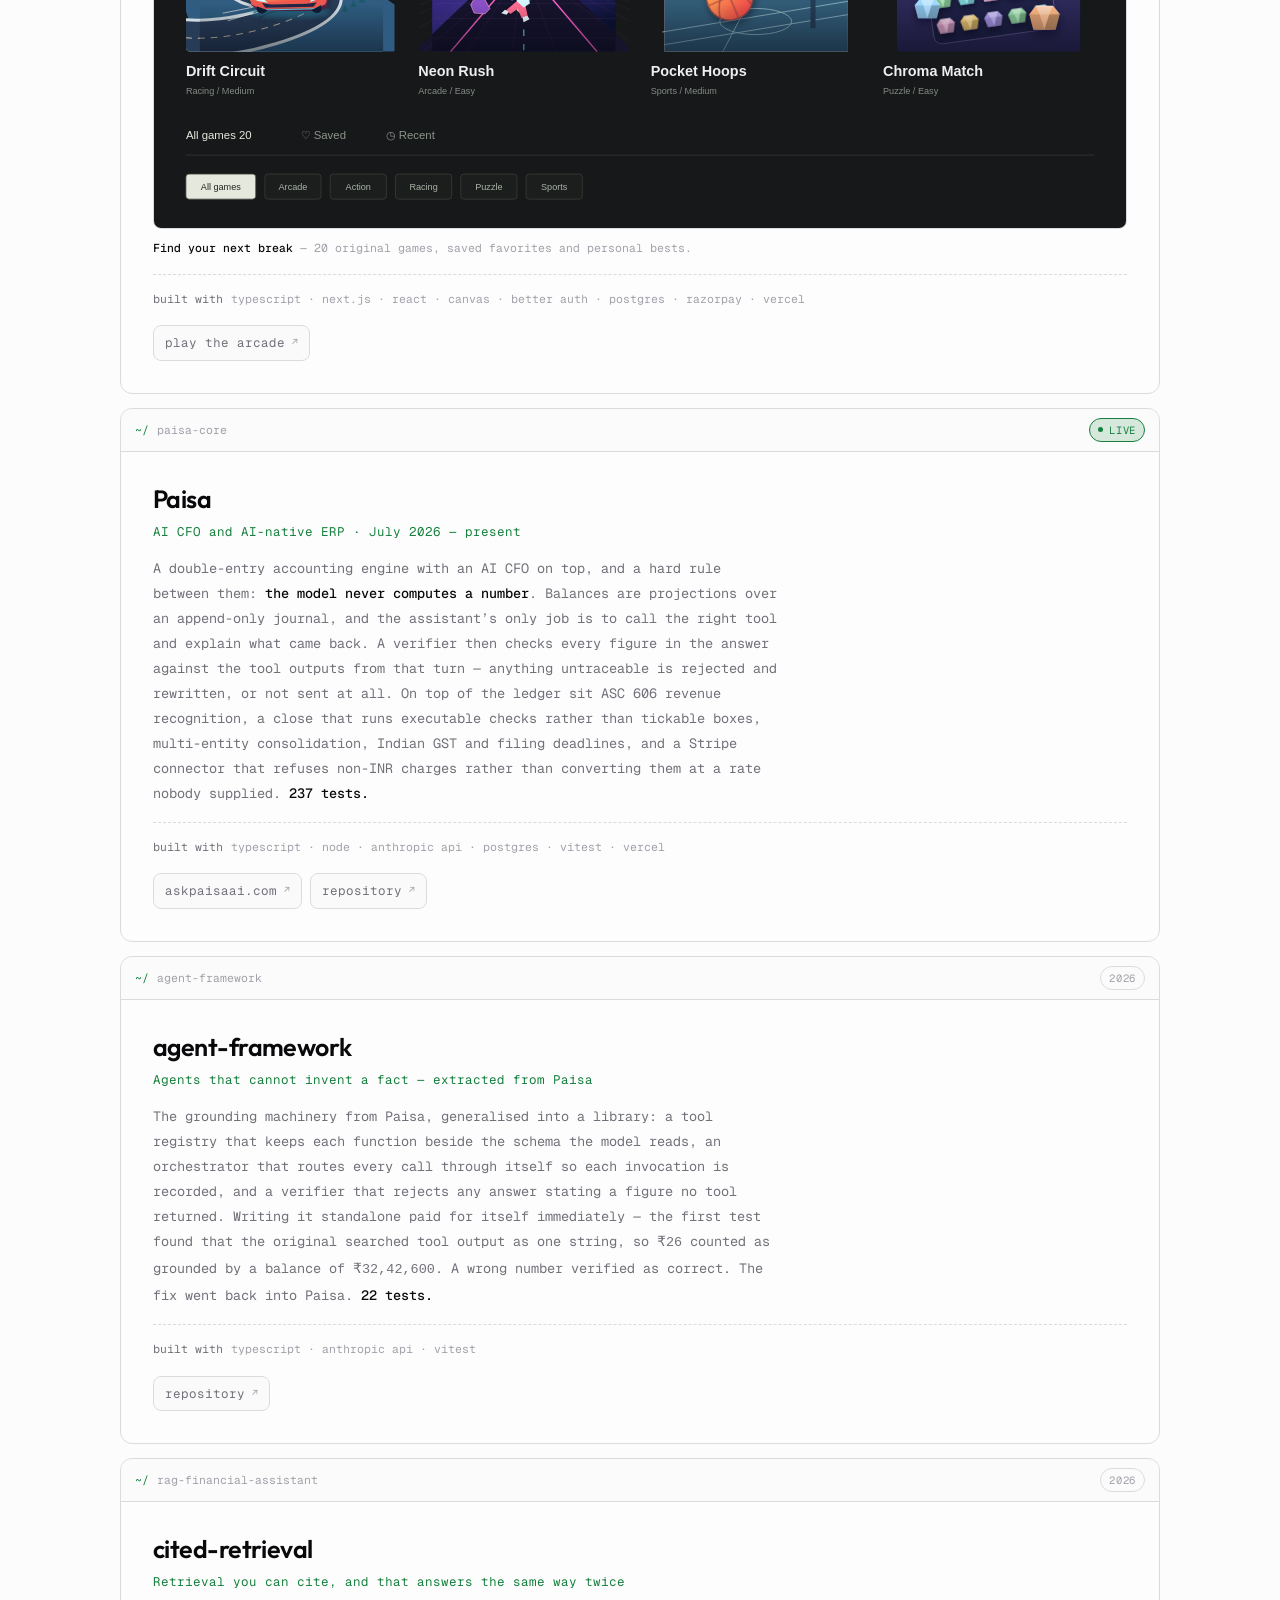
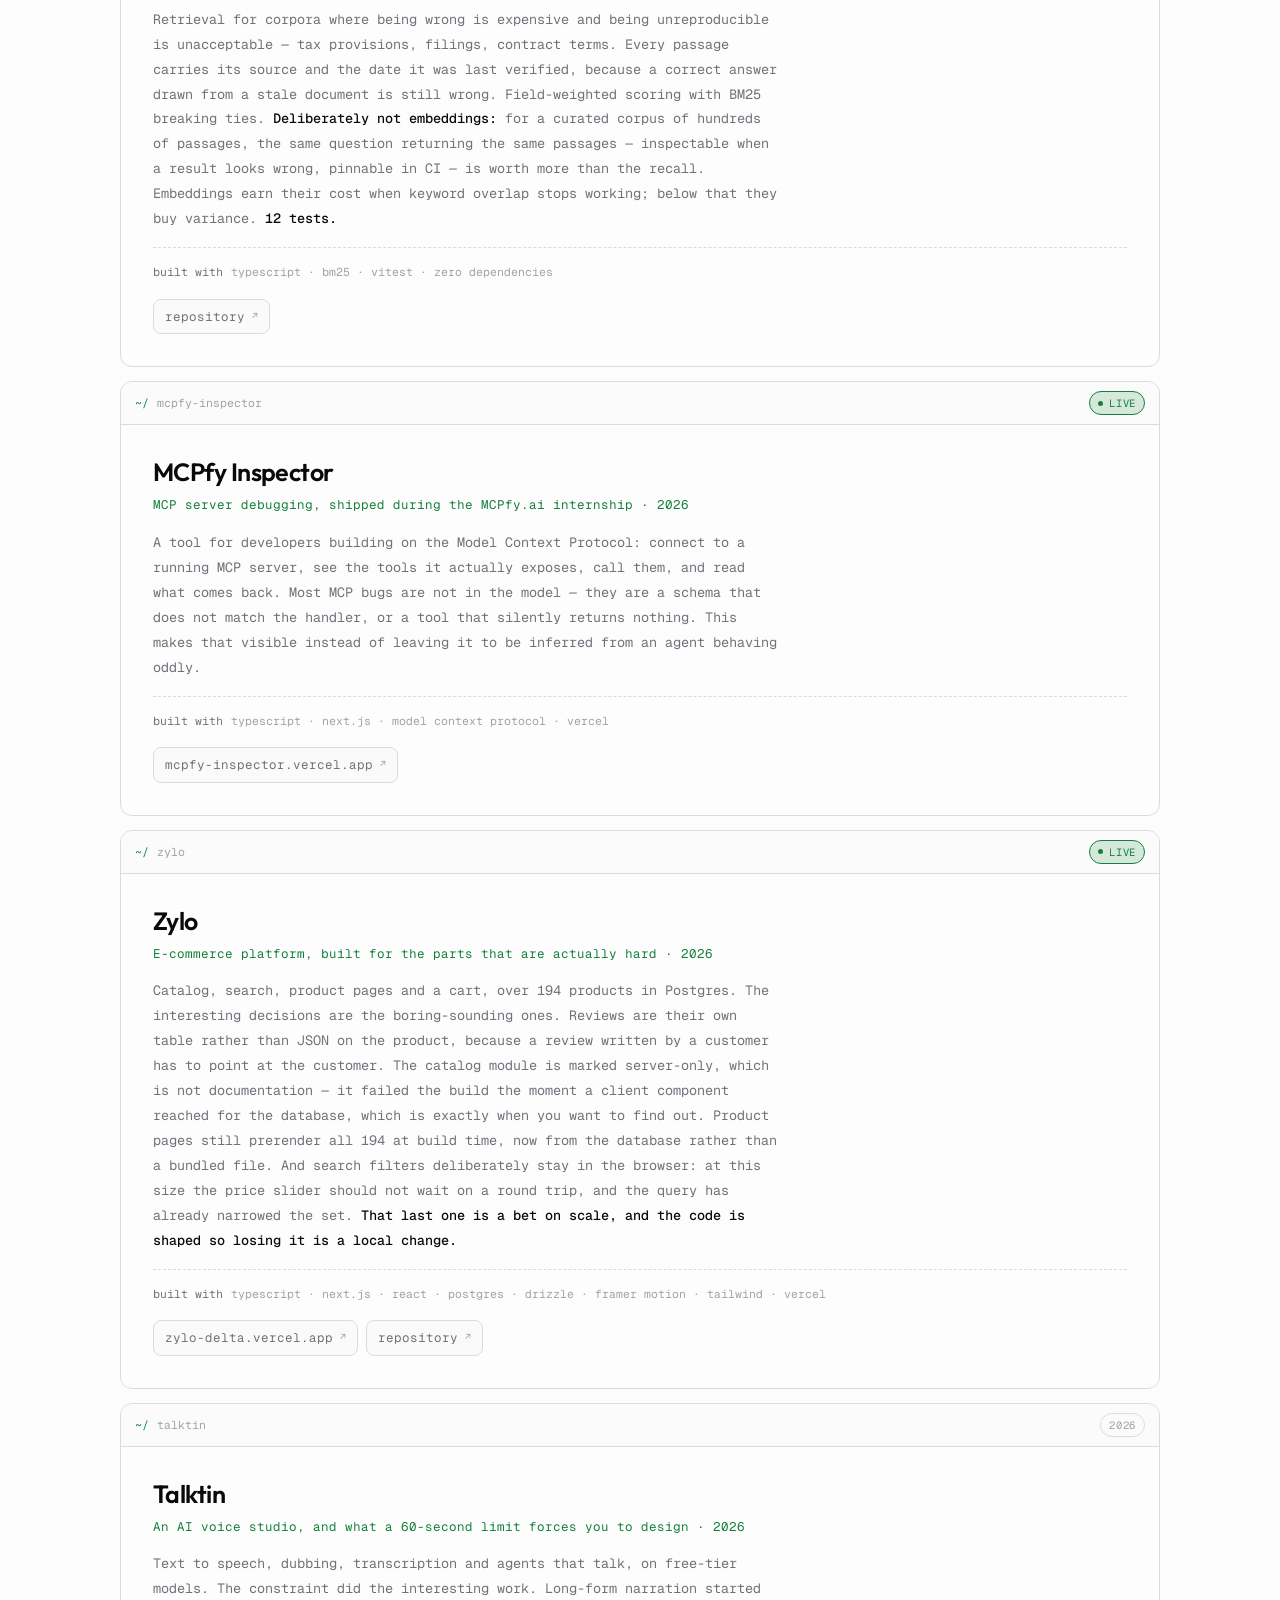
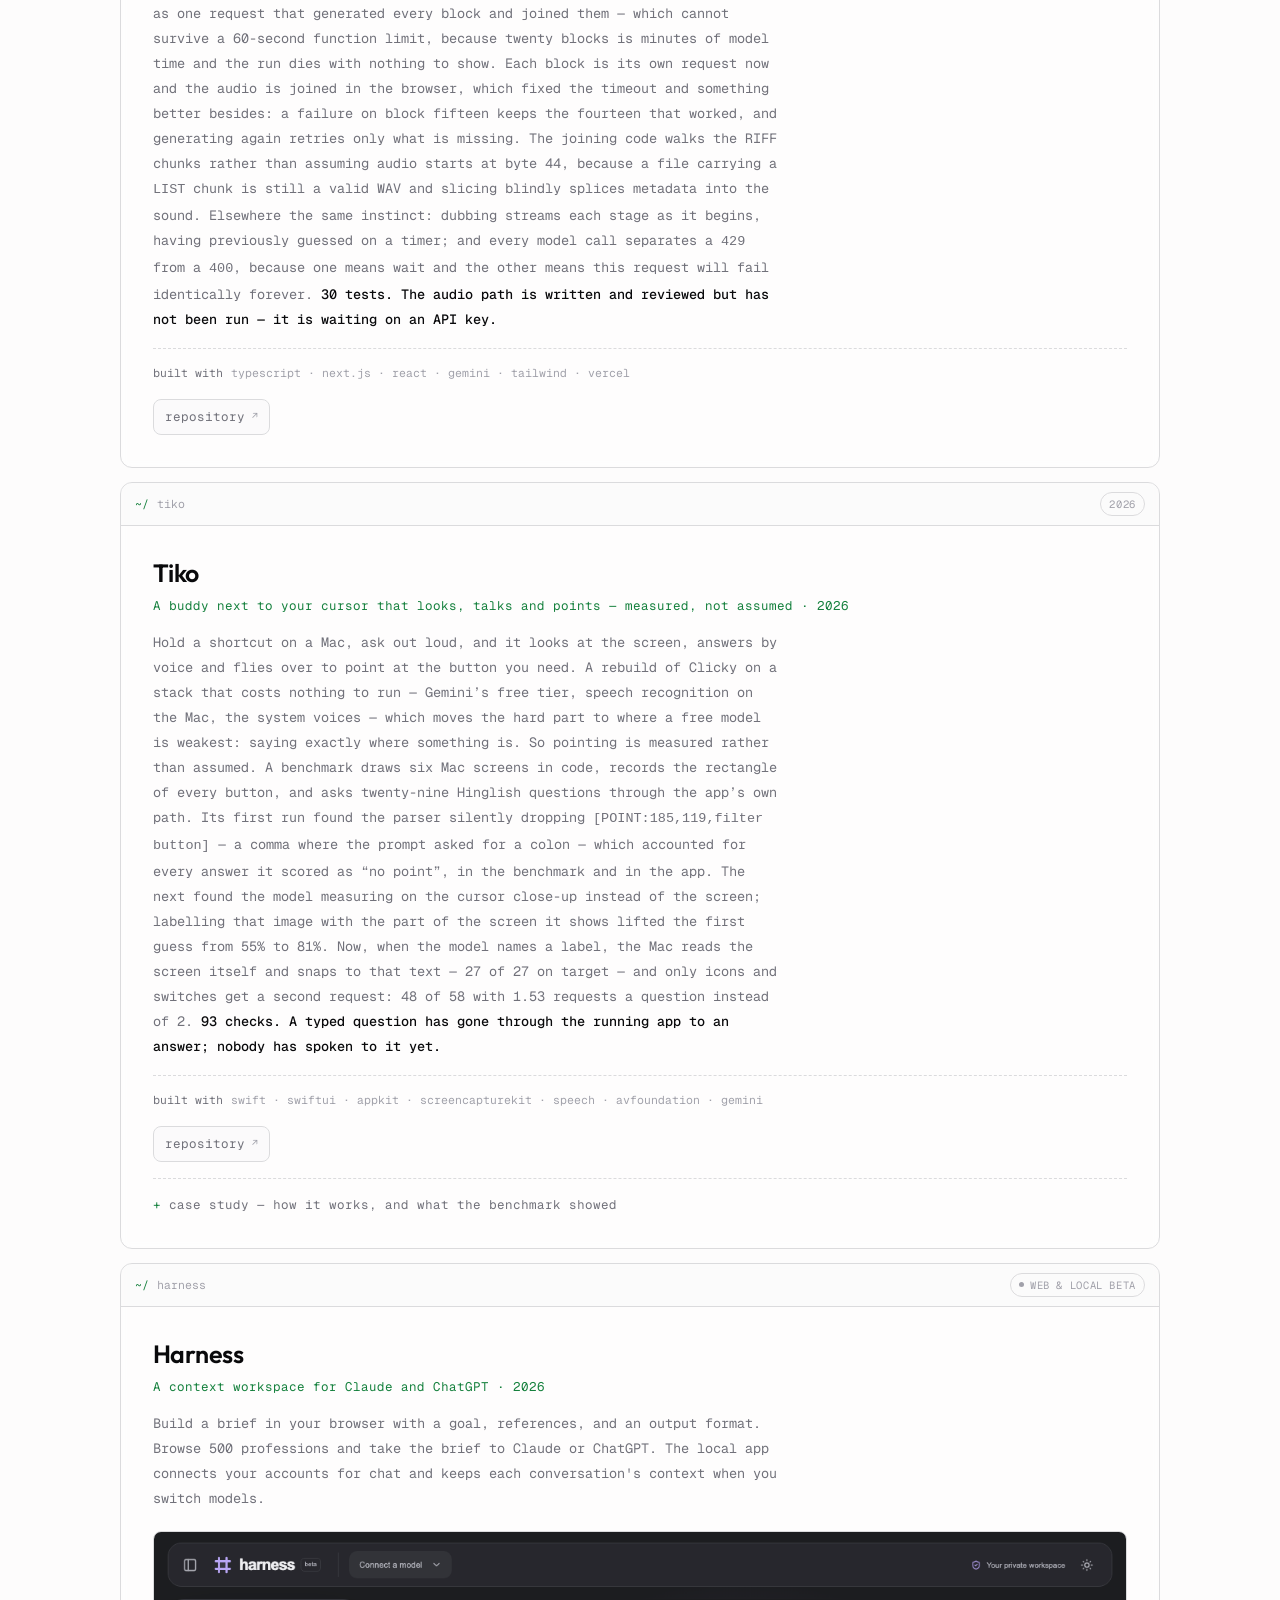
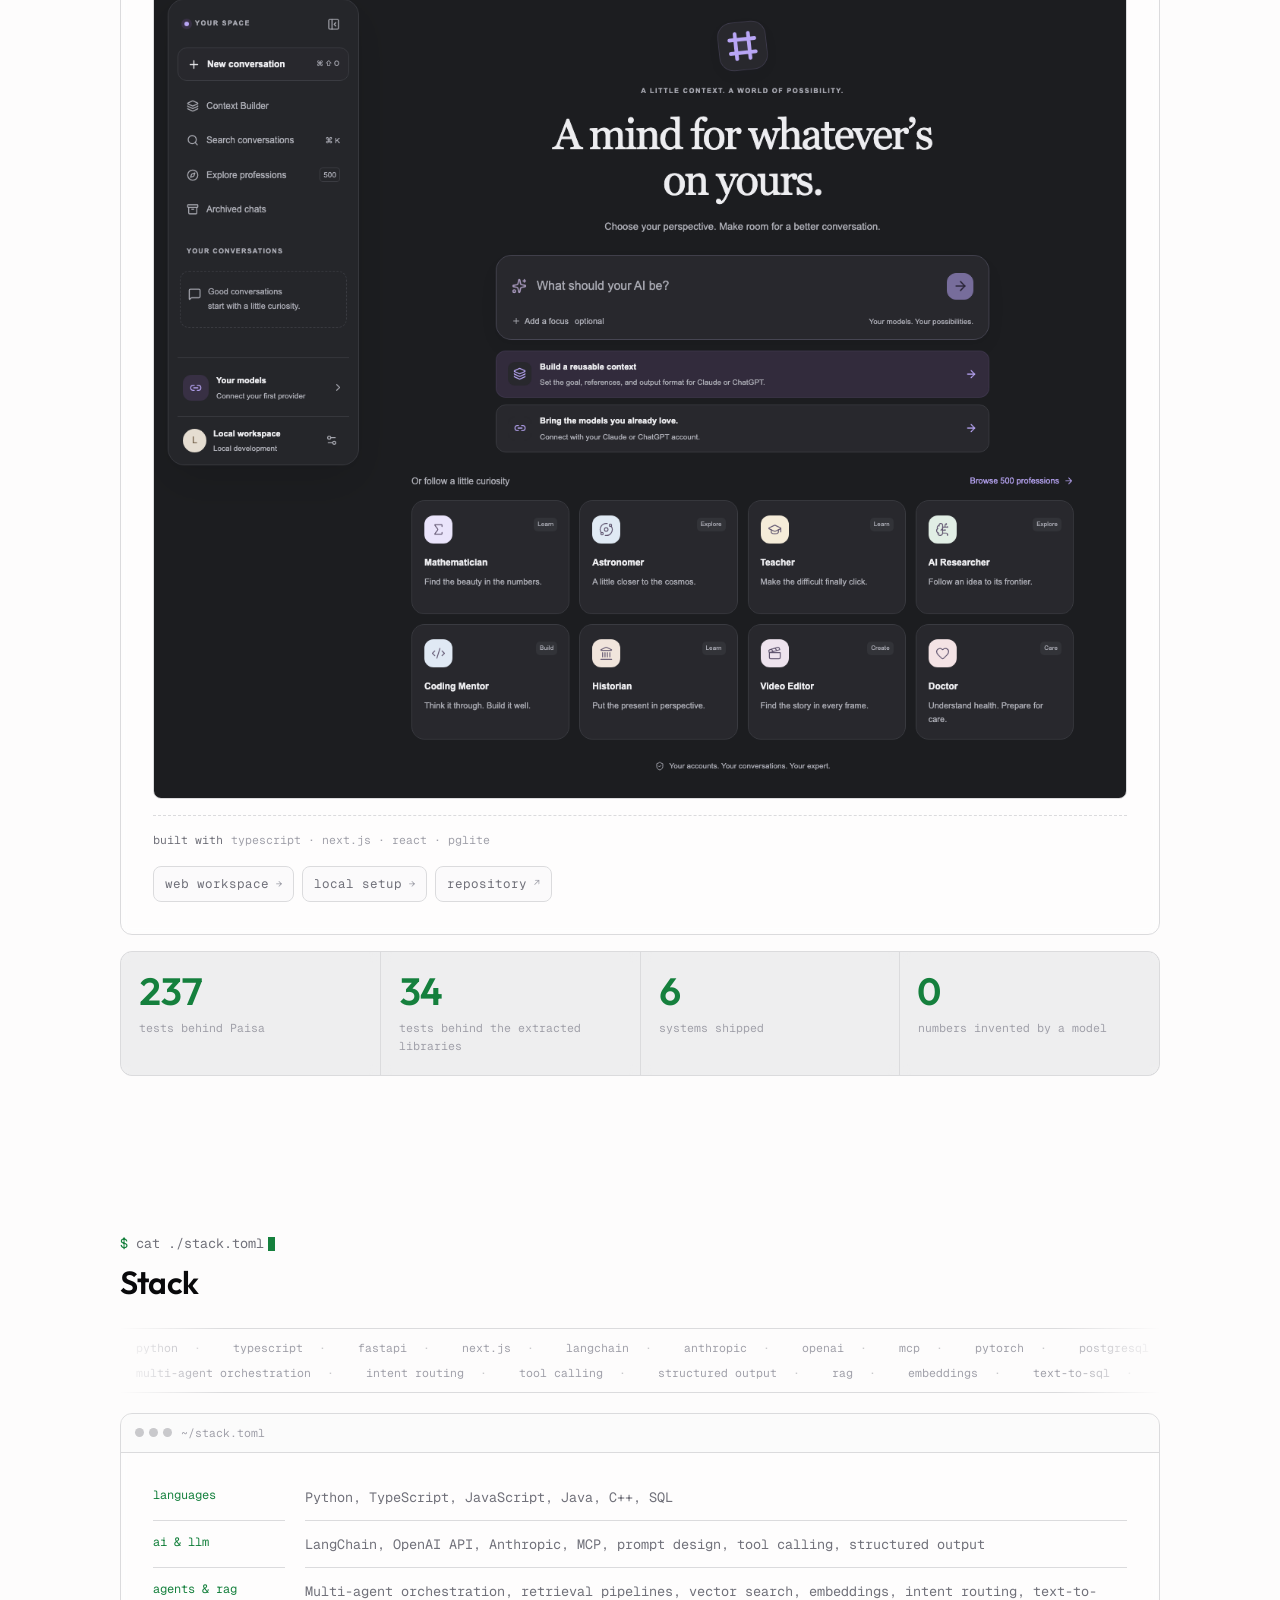
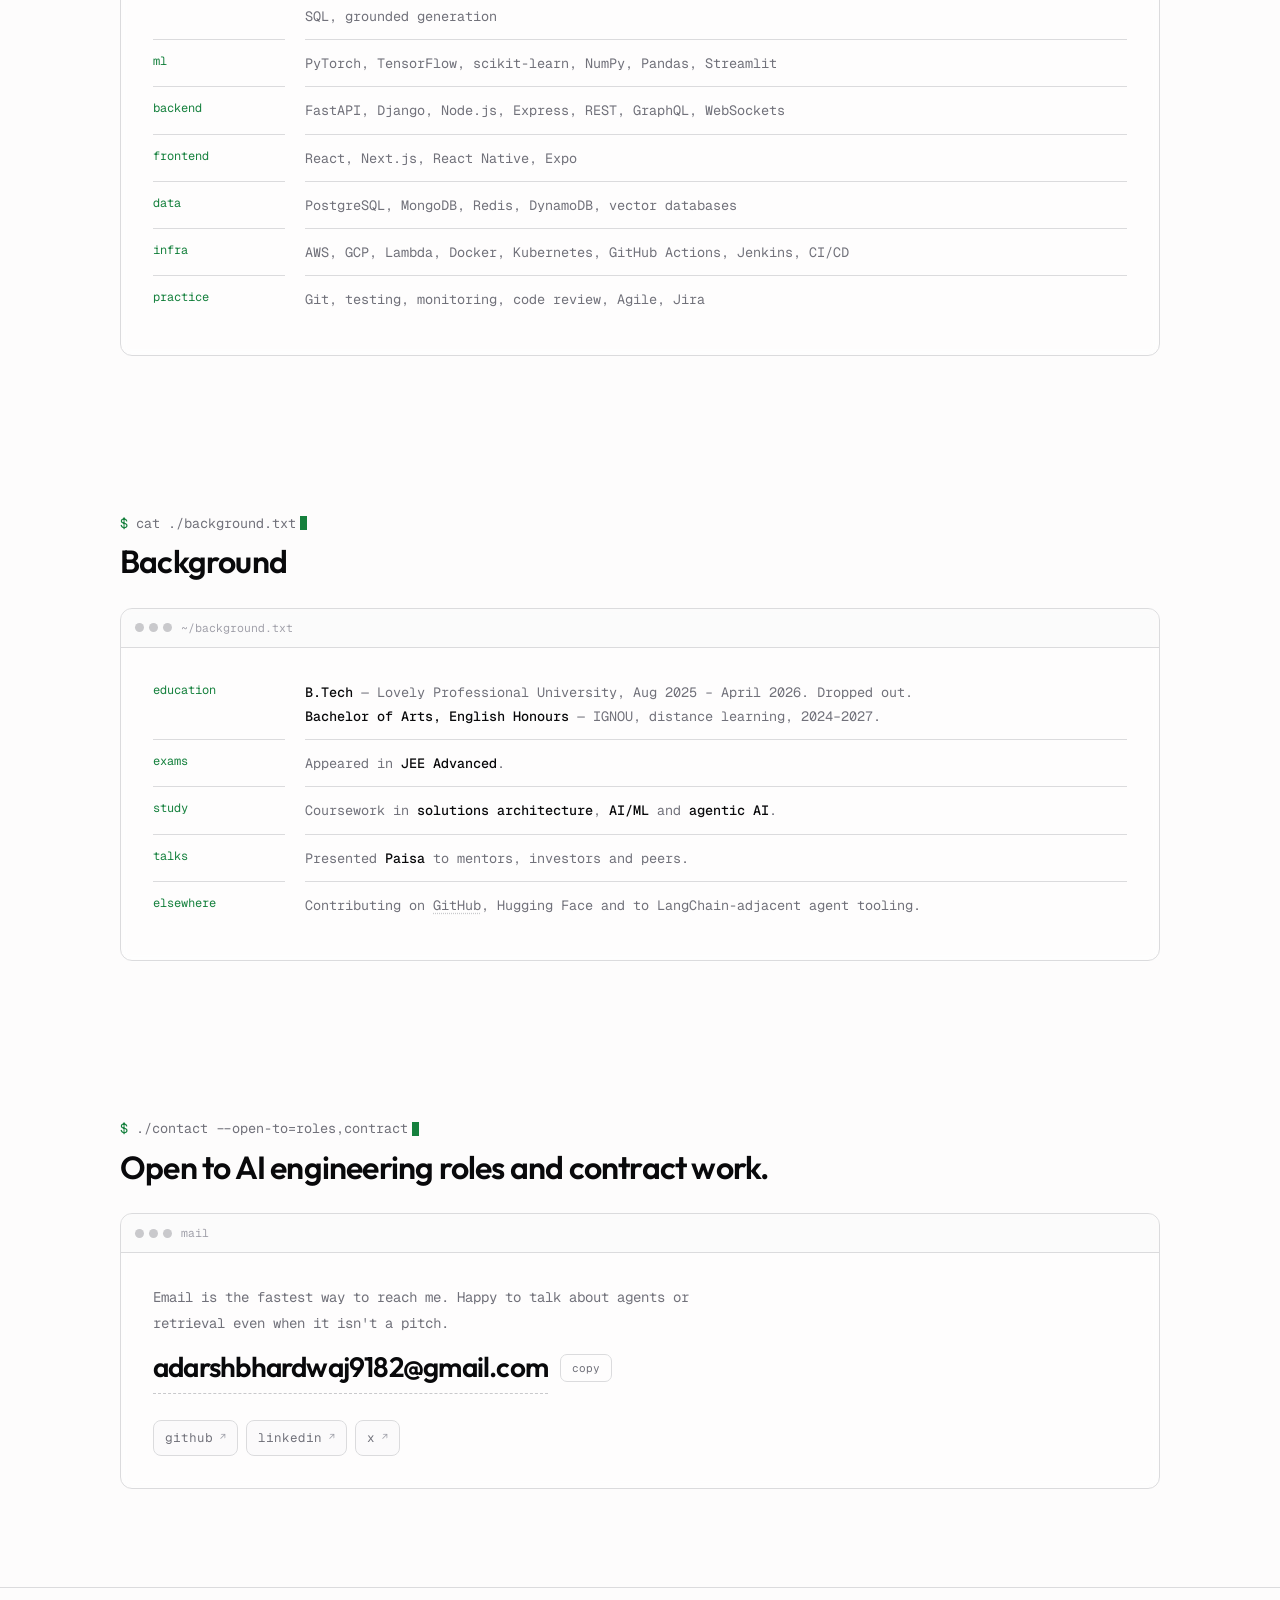
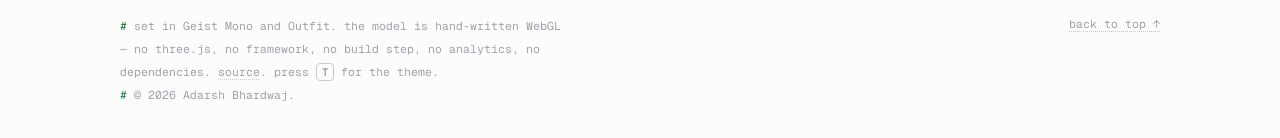
==== commit 459c09da: "Update OctuEdit role title" ====
--- a/index.html
+++ b/index.html
@@ -567,7 +567,7 @@
 
     <div class="commit head">
       <div class="top">
-        <h3>AI Engineer <span class="at">@ OctuEdit</span></h3>
+        <h3>AI Engineer and Growth <span class="at">@ OctuEdit</span></h3>
         <span class="when">November 2026 — Present</span>
       </div>
       <p>Building OctuEdit's AI video editing platform — bringing AI assistance into the editing
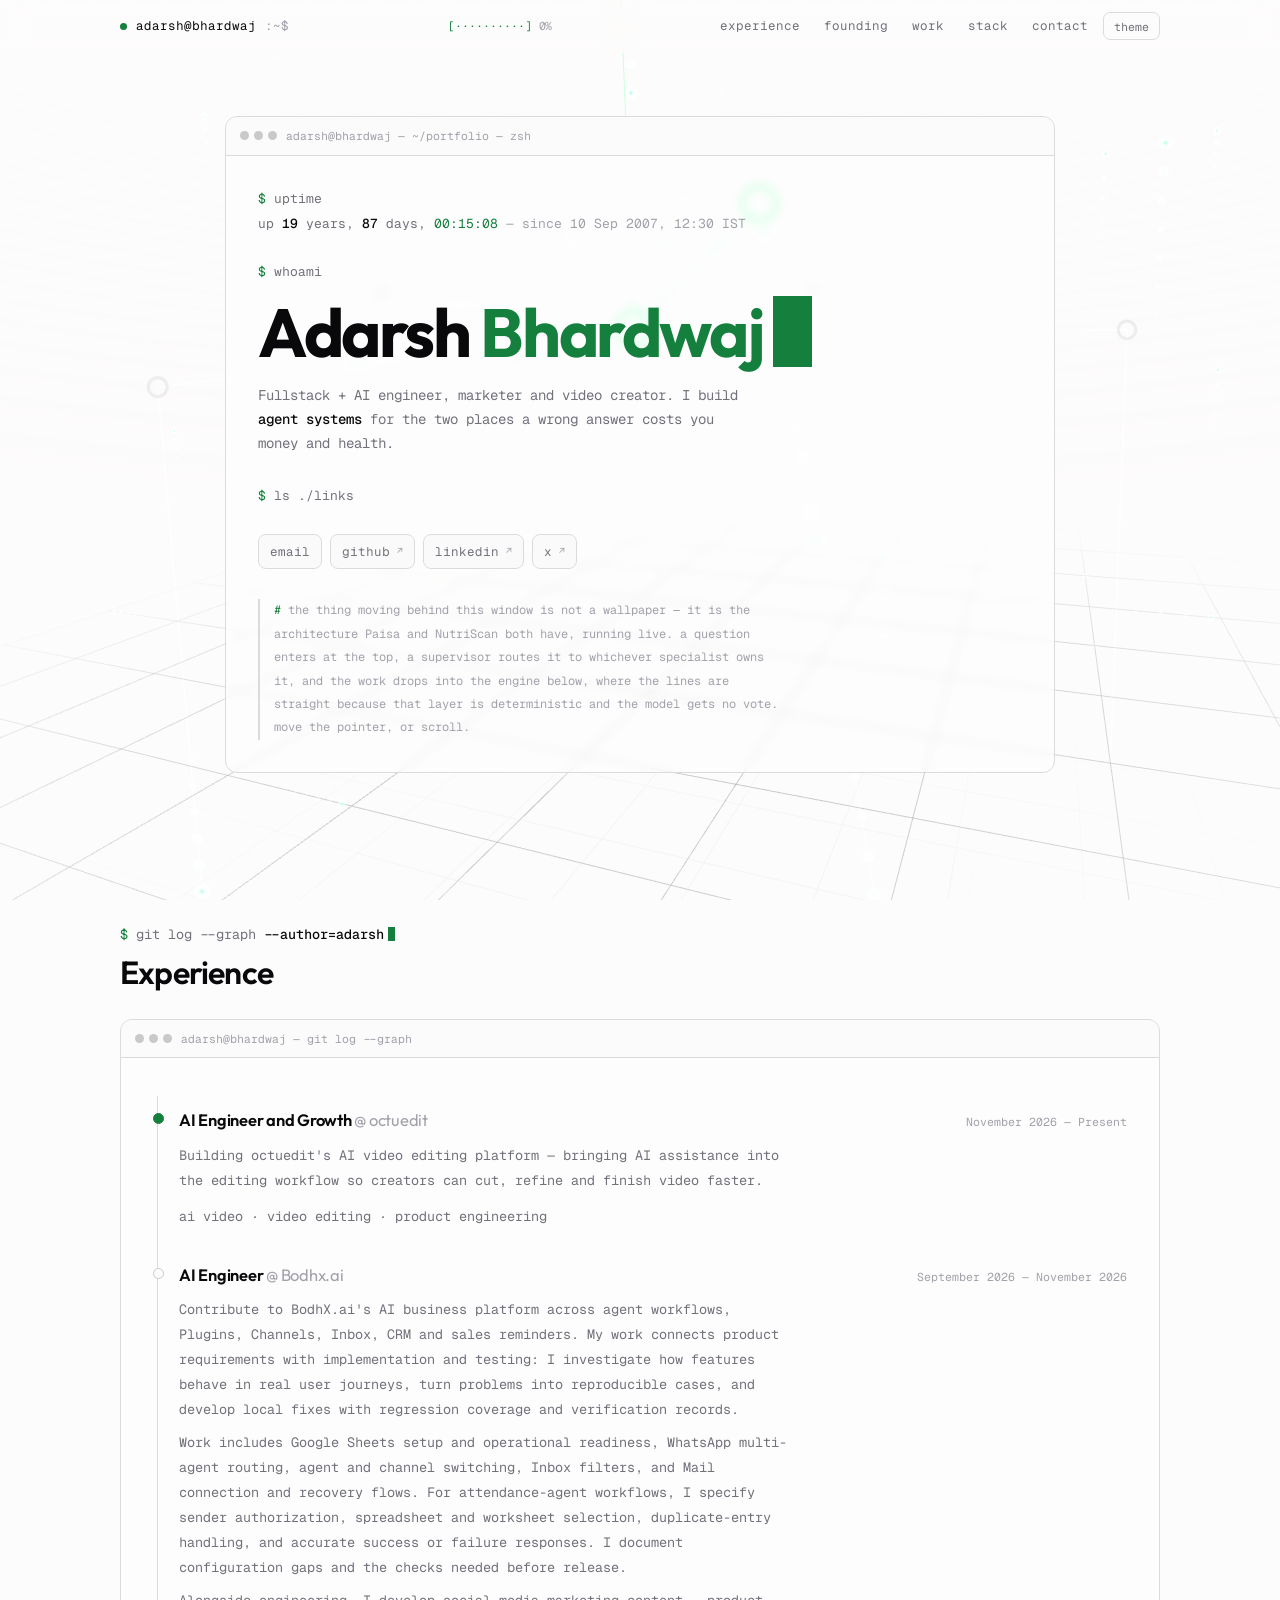
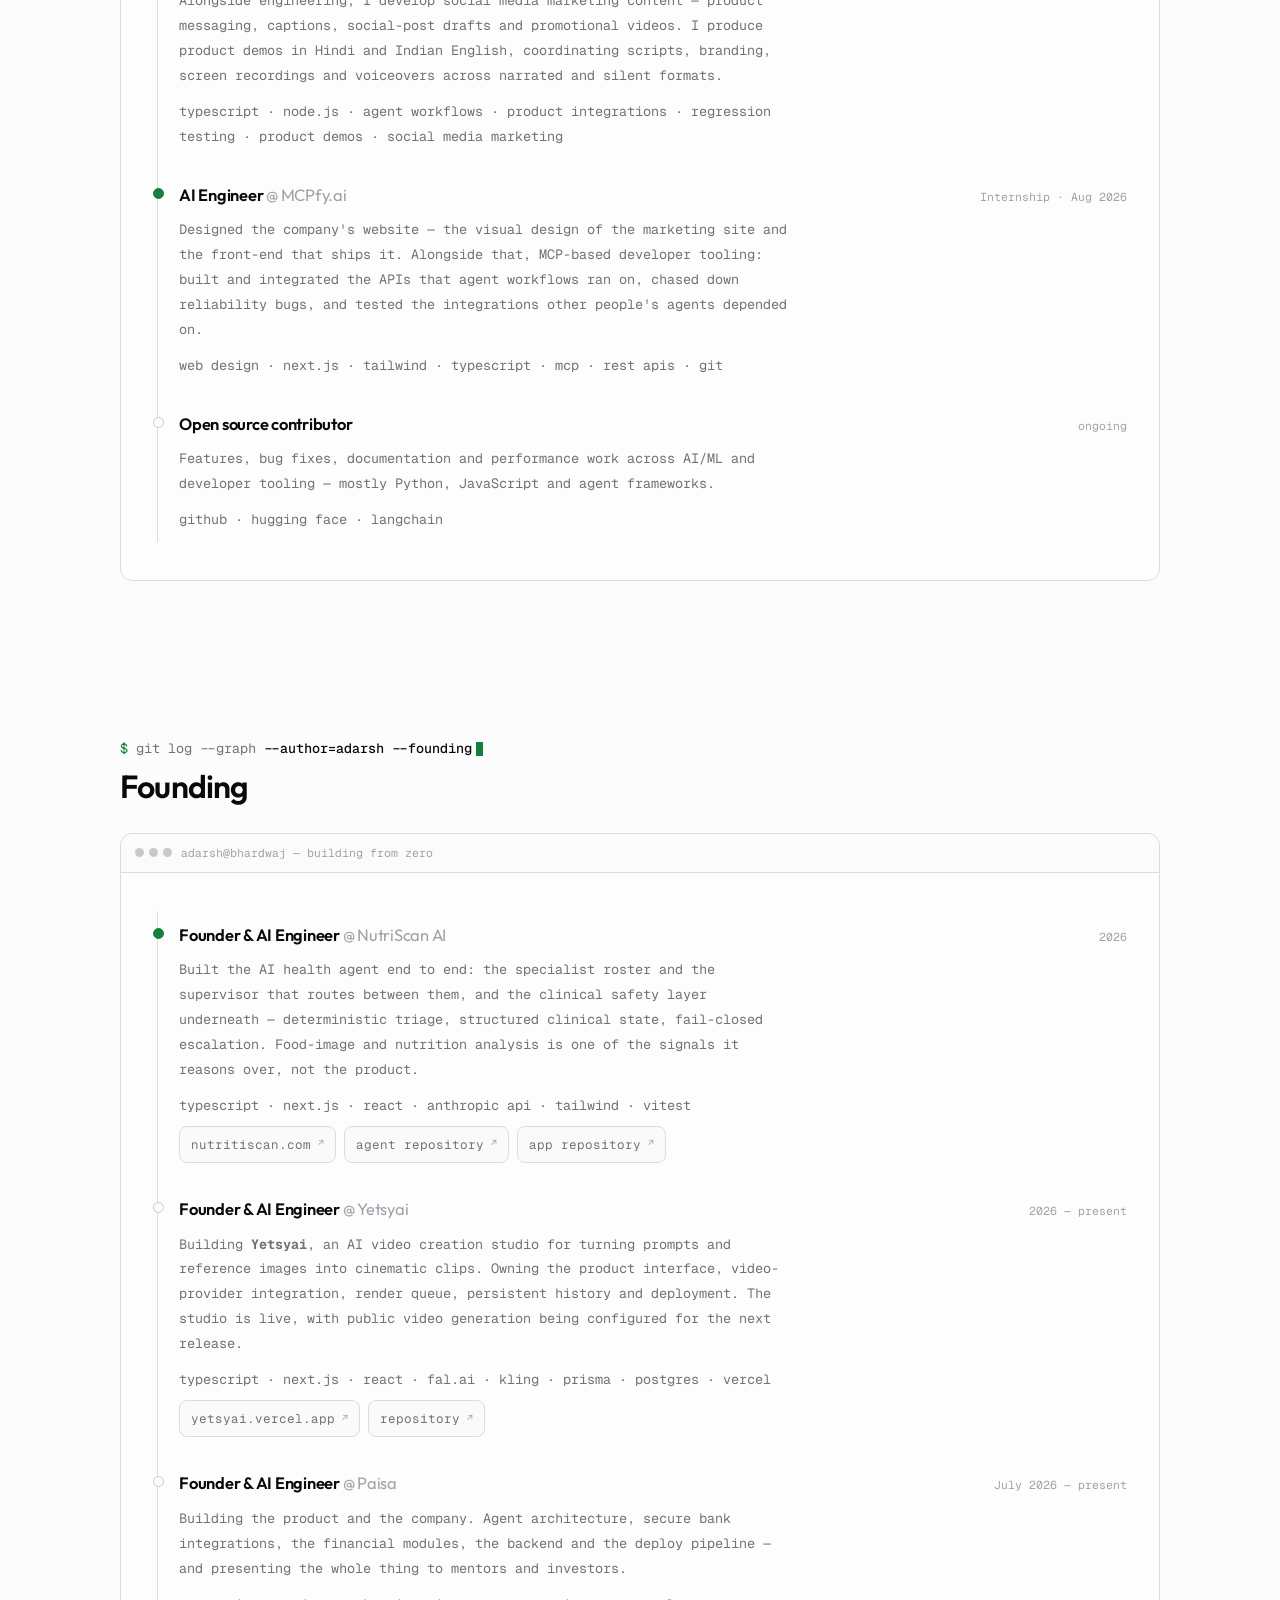
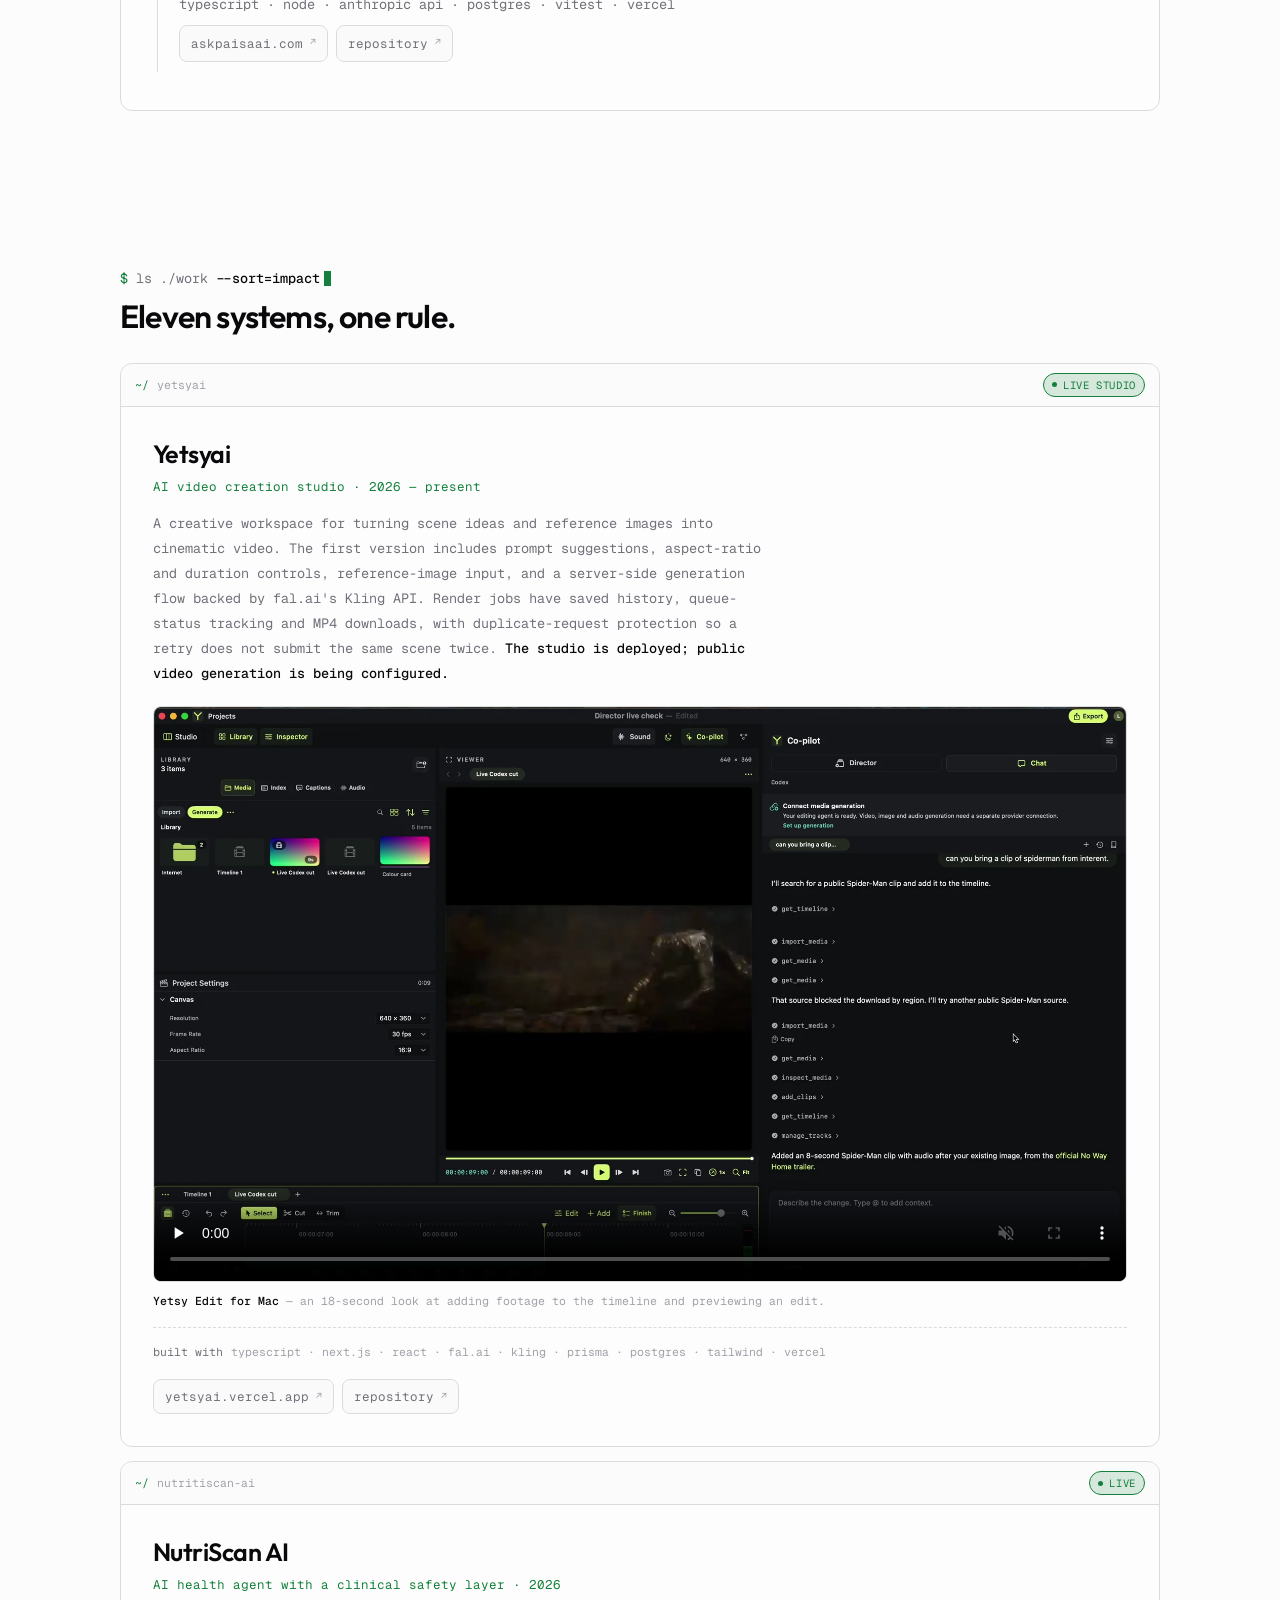
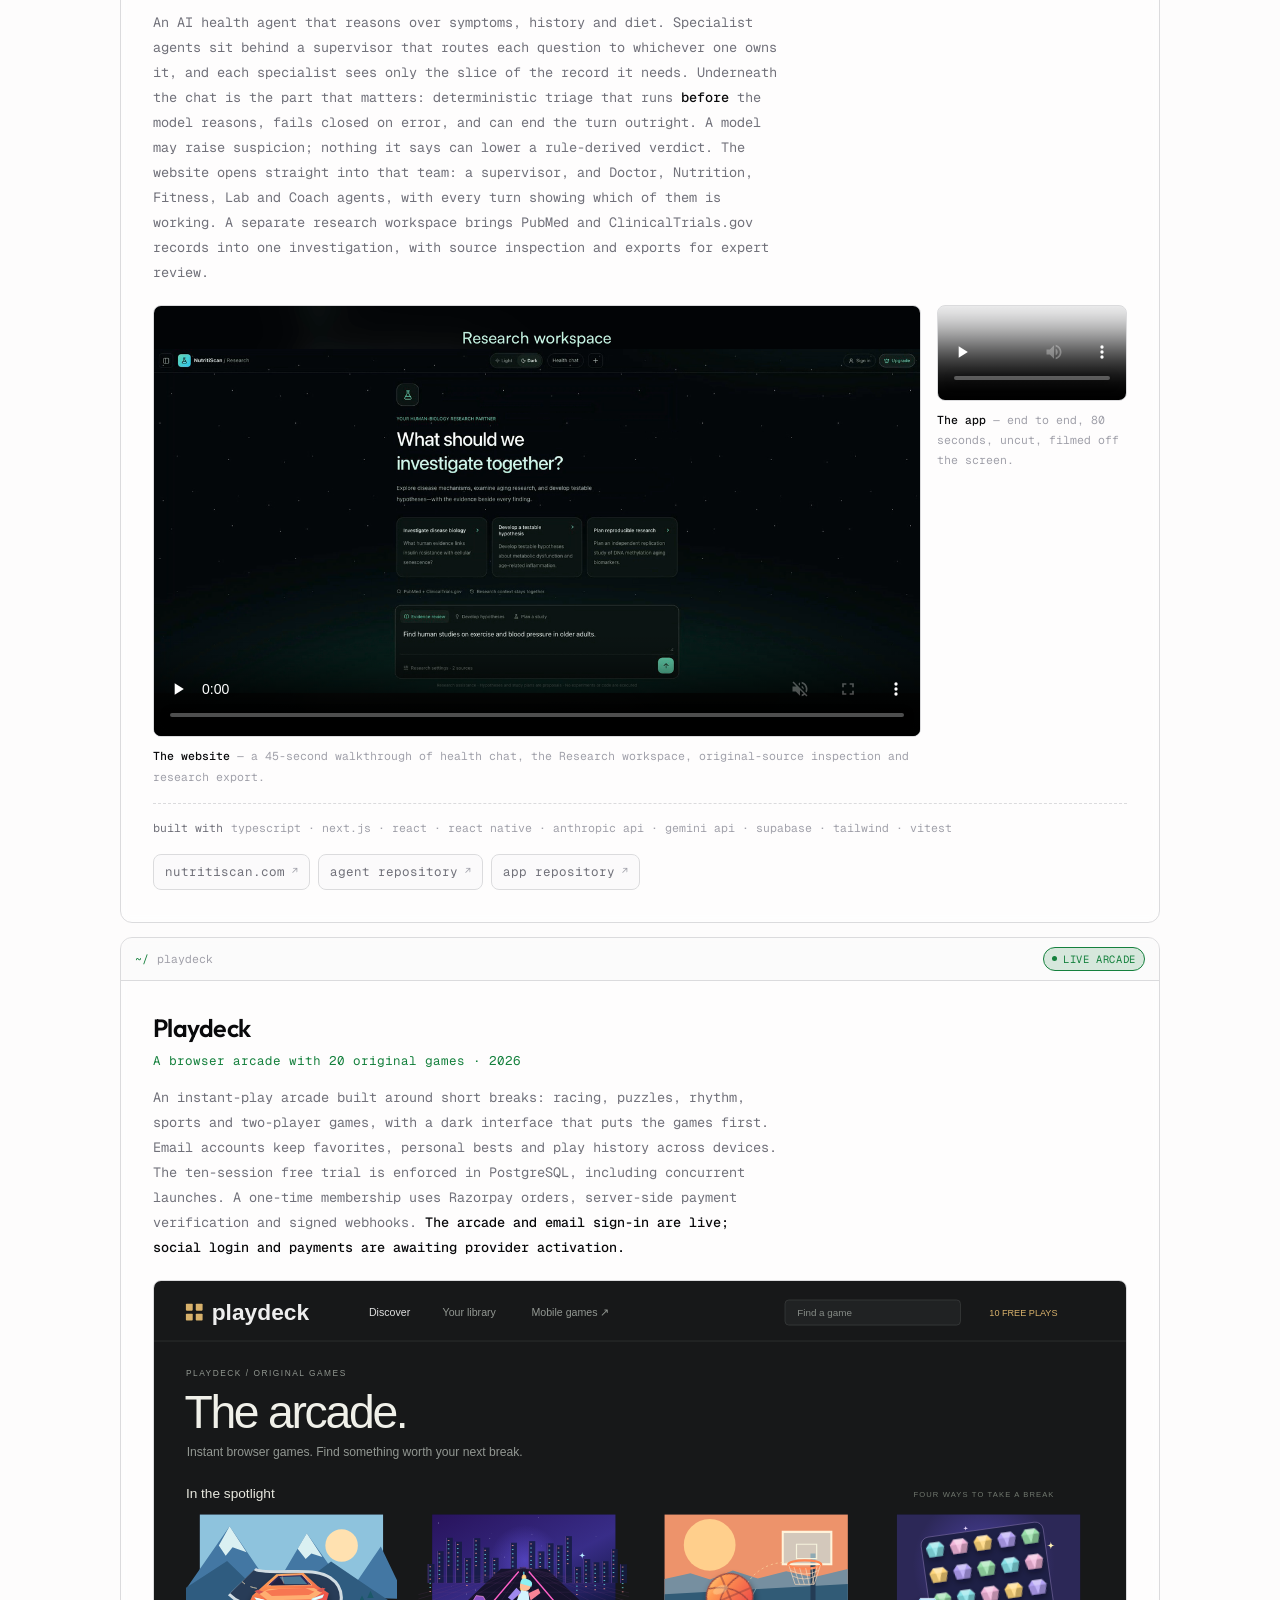
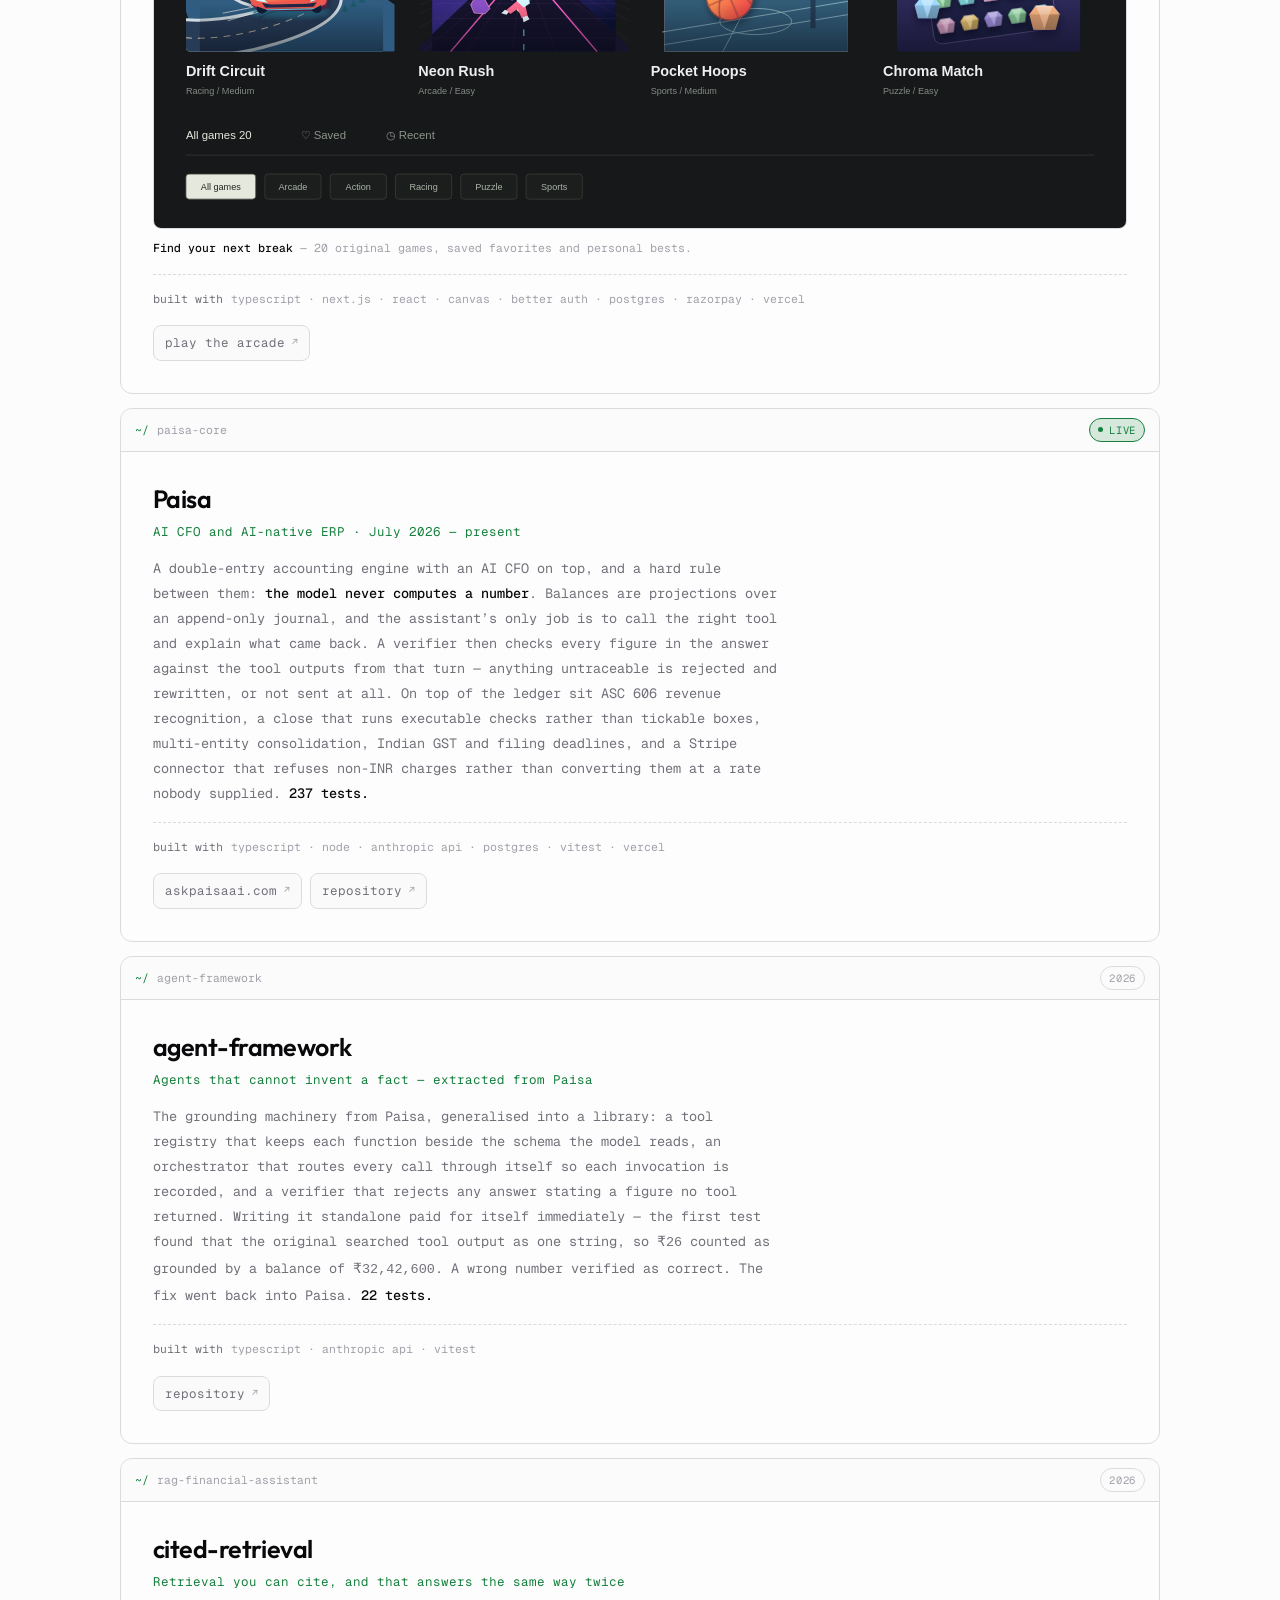
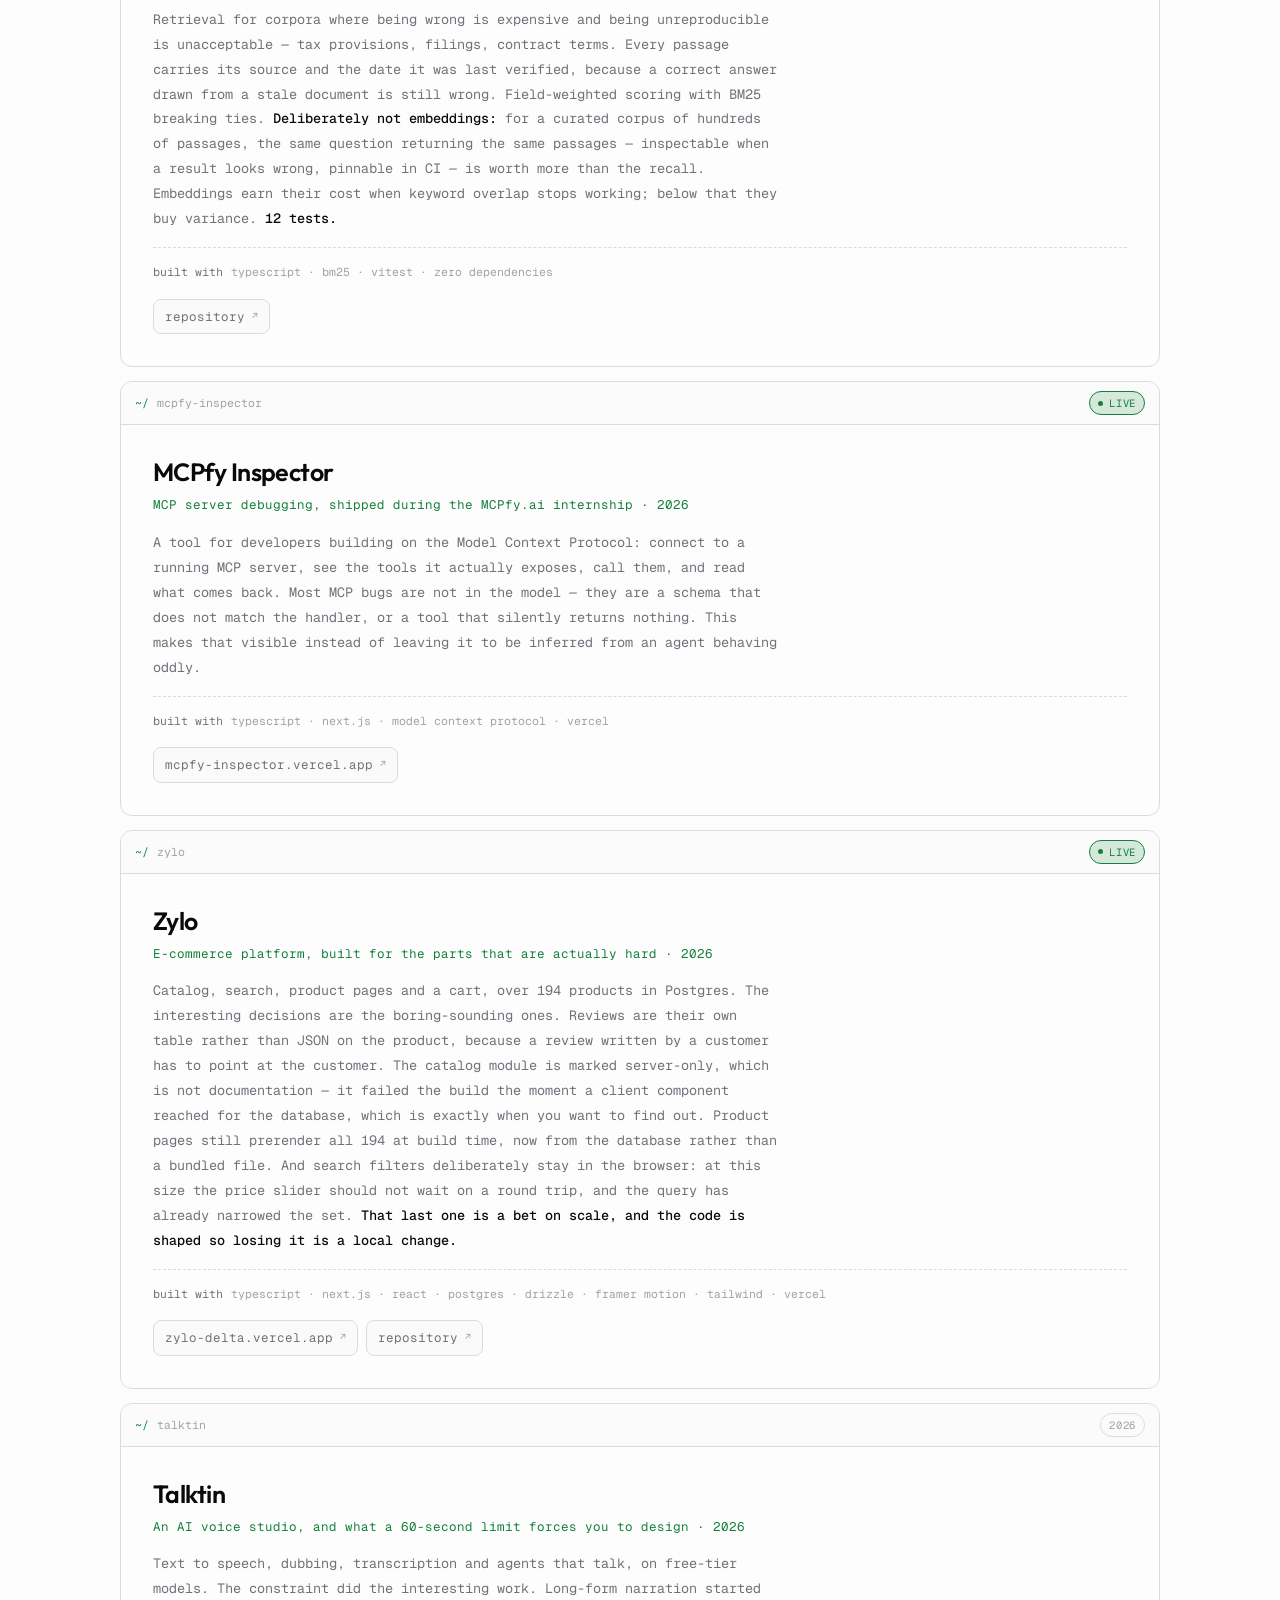
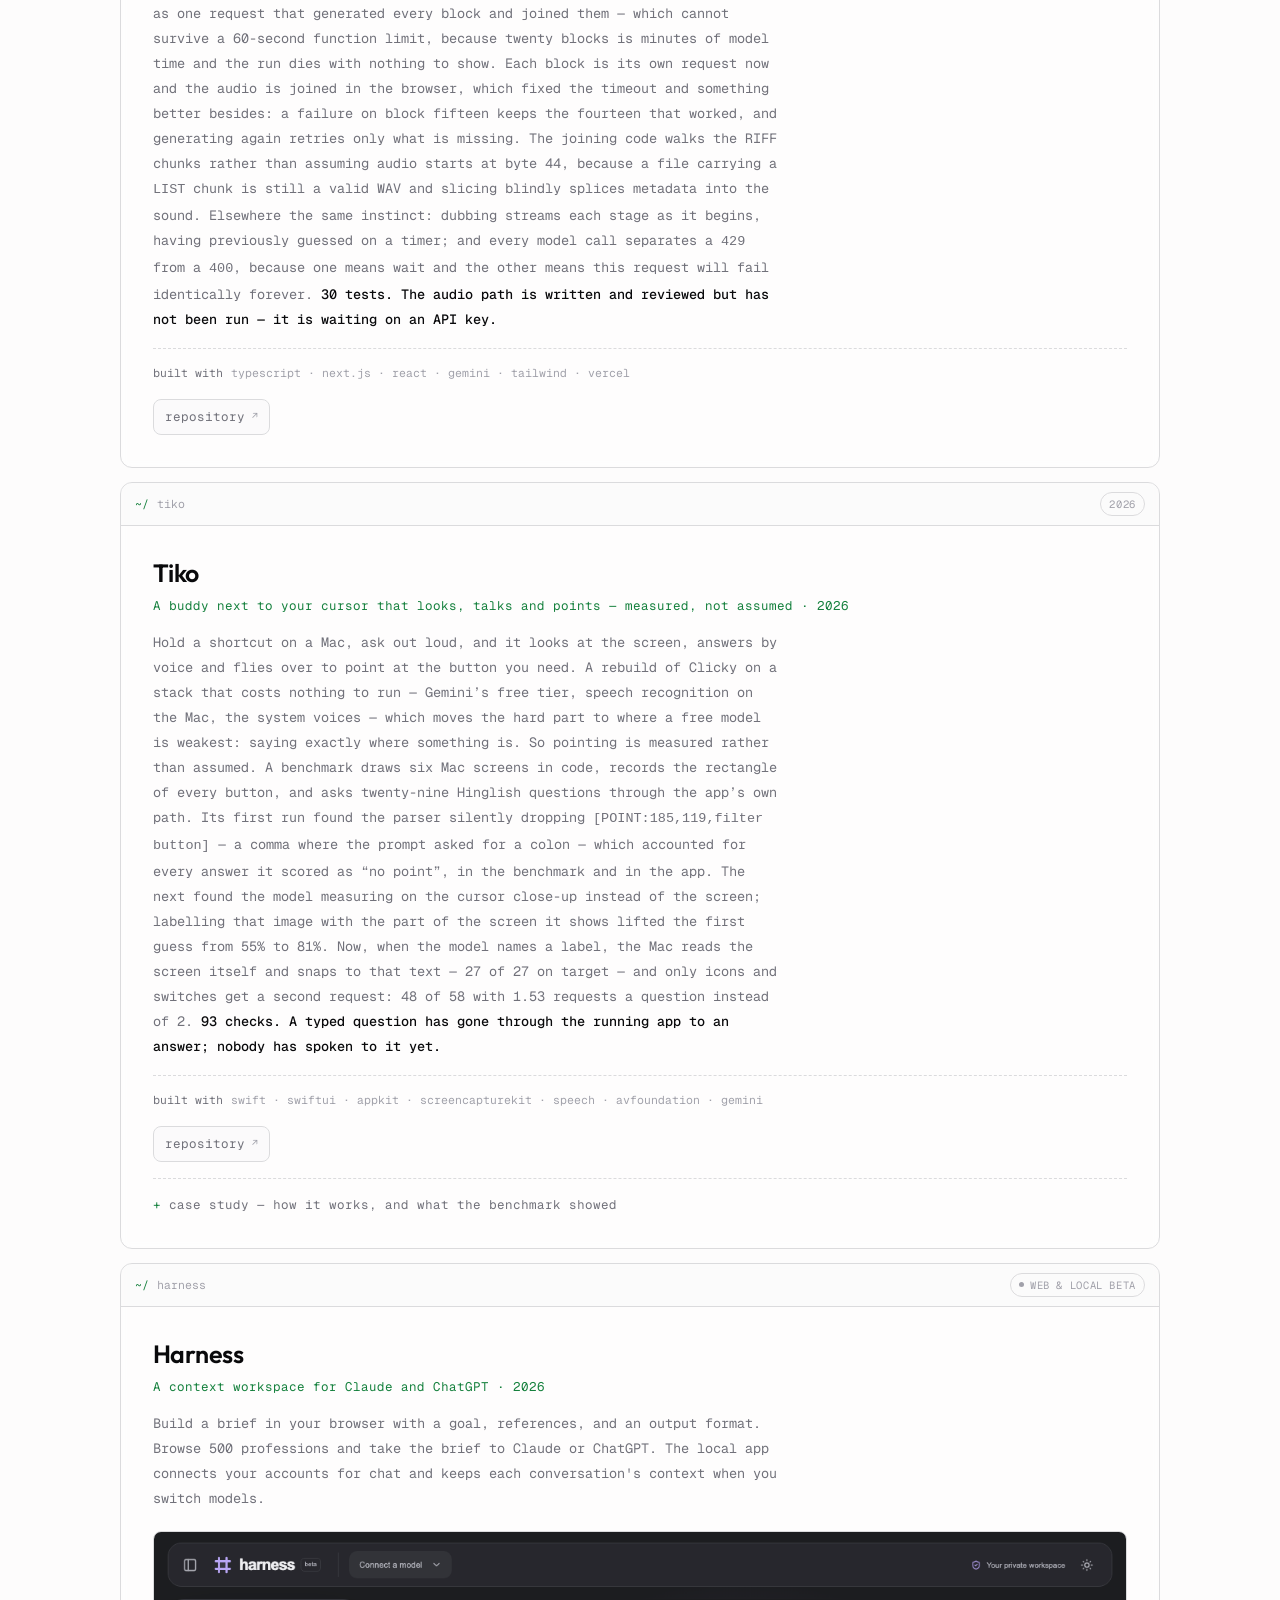
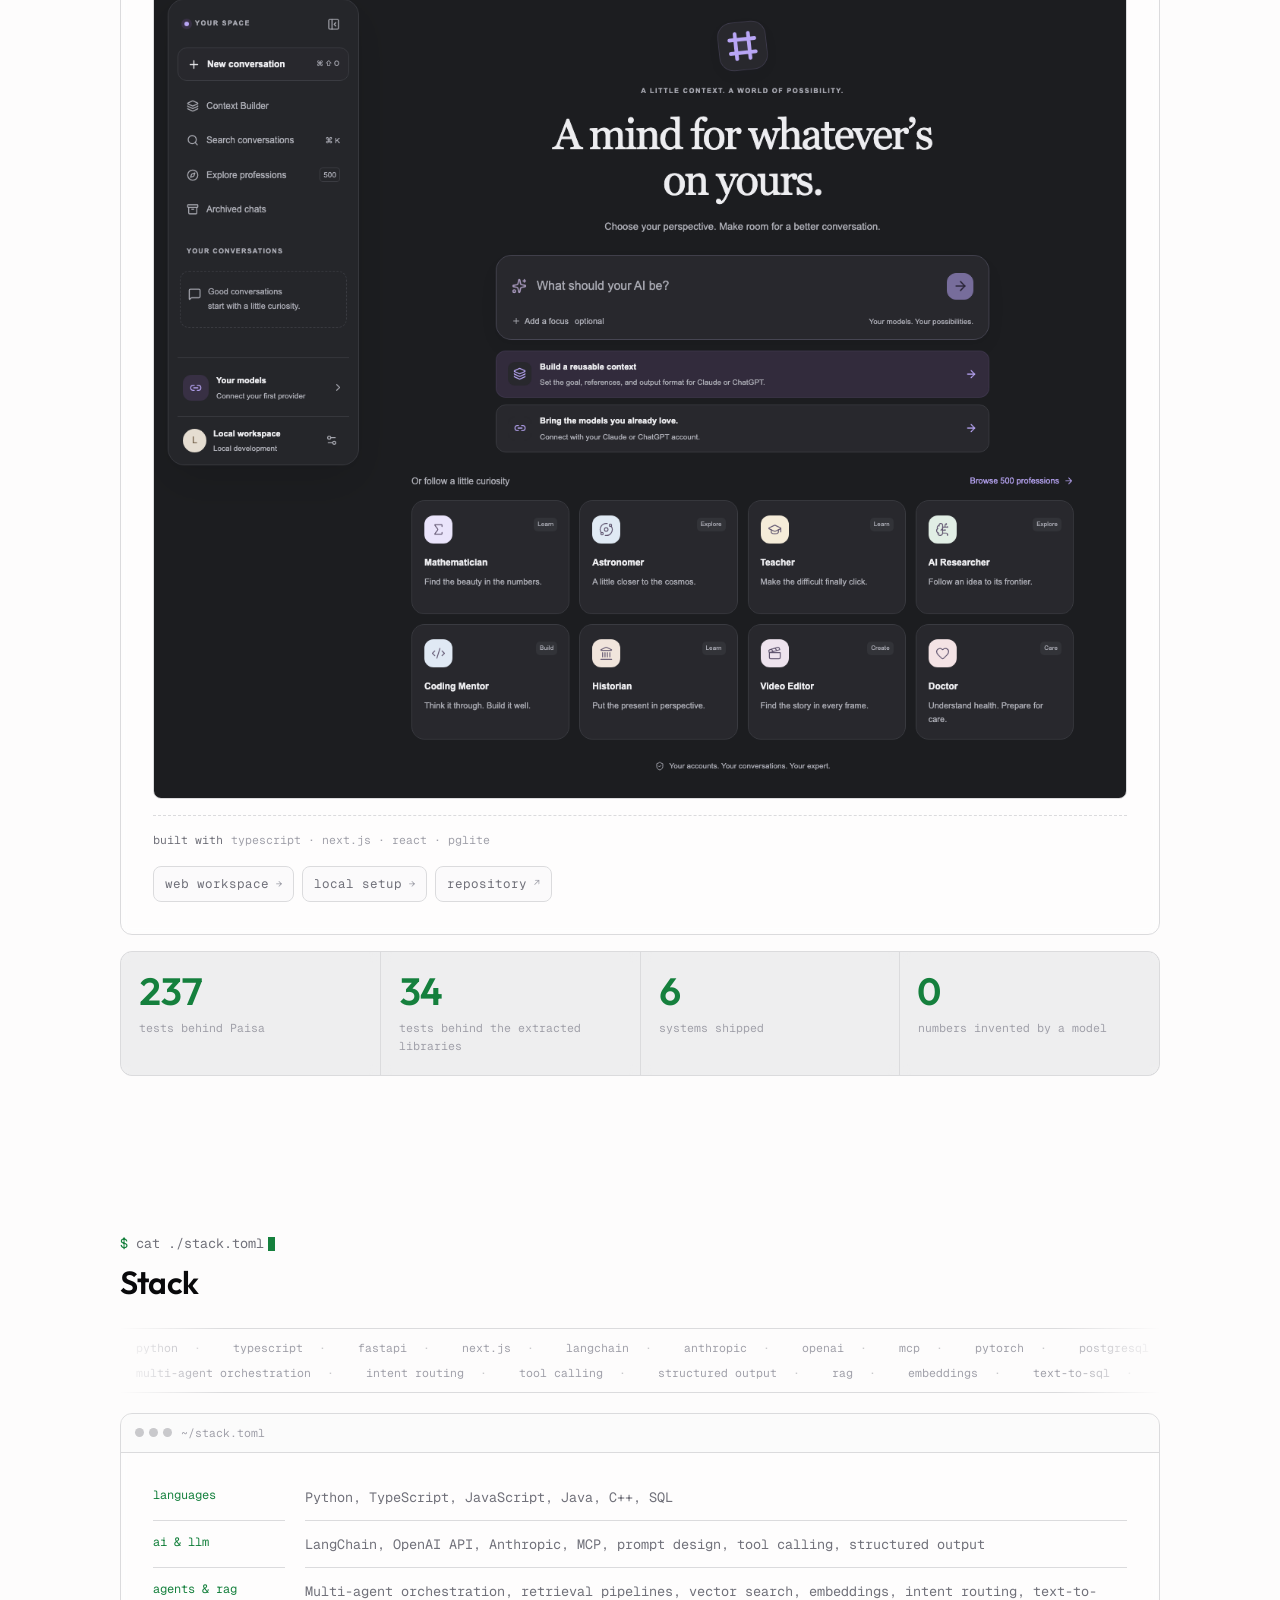
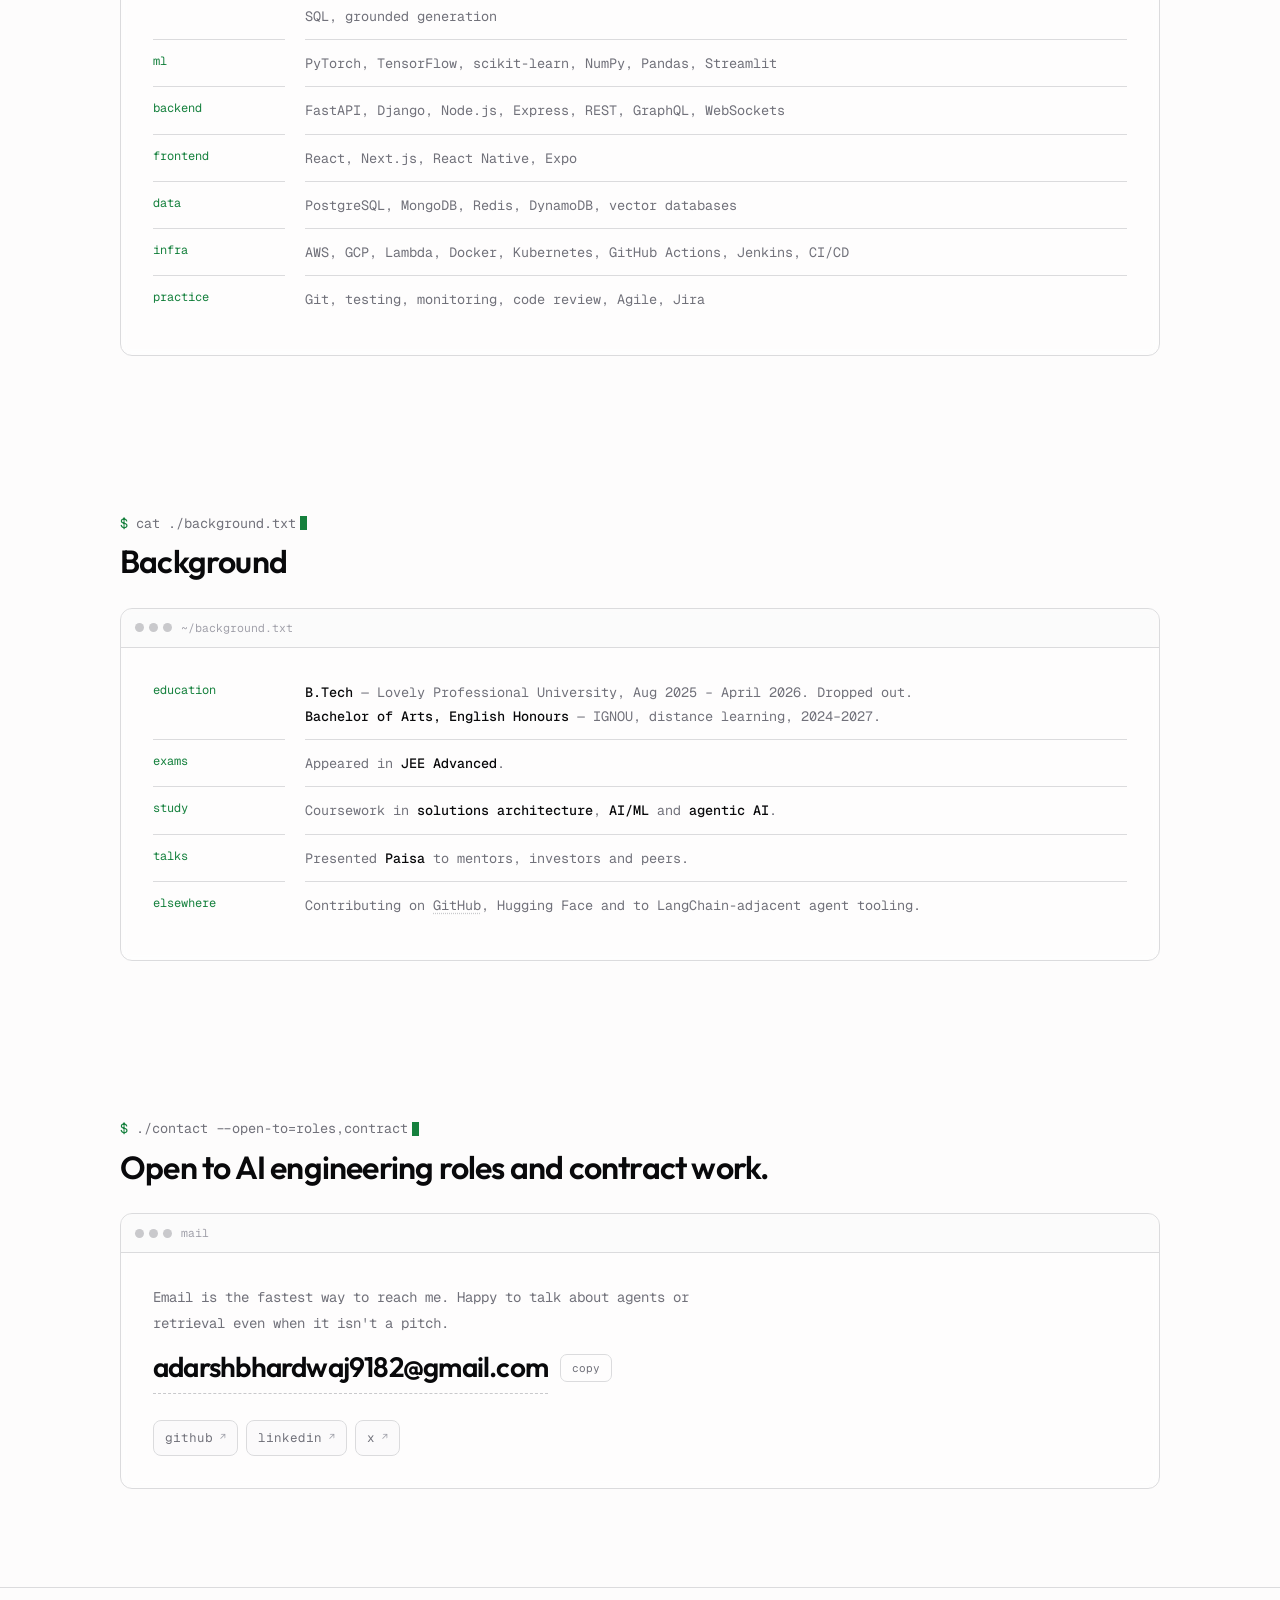
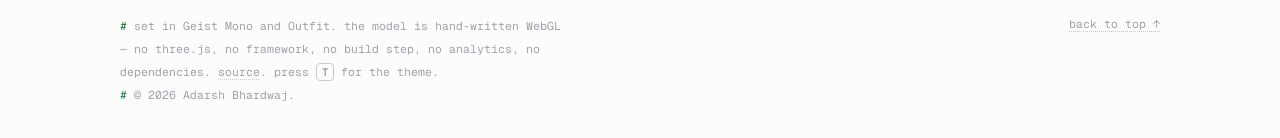
==== commit 01dd7c55: "Lowercase octuedit in experience" ====
--- a/index.html
+++ b/index.html
@@ -567,10 +567,10 @@
 
     <div class="commit head">
       <div class="top">
-        <h3>AI Engineer and Growth <span class="at">@ OctuEdit</span></h3>
+        <h3>AI Engineer and Growth <span class="at">@ octuedit</span></h3>
         <span class="when">November 2026 — Present</span>
       </div>
-      <p>Building OctuEdit's AI video editing platform — bringing AI assistance into the editing
+      <p>Building octuedit's AI video editing platform — bringing AI assistance into the editing
         workflow so creators can cut, refine and finish video faster.</p>
       <p class="deps">ai video · video editing · product engineering</p>
     </div>
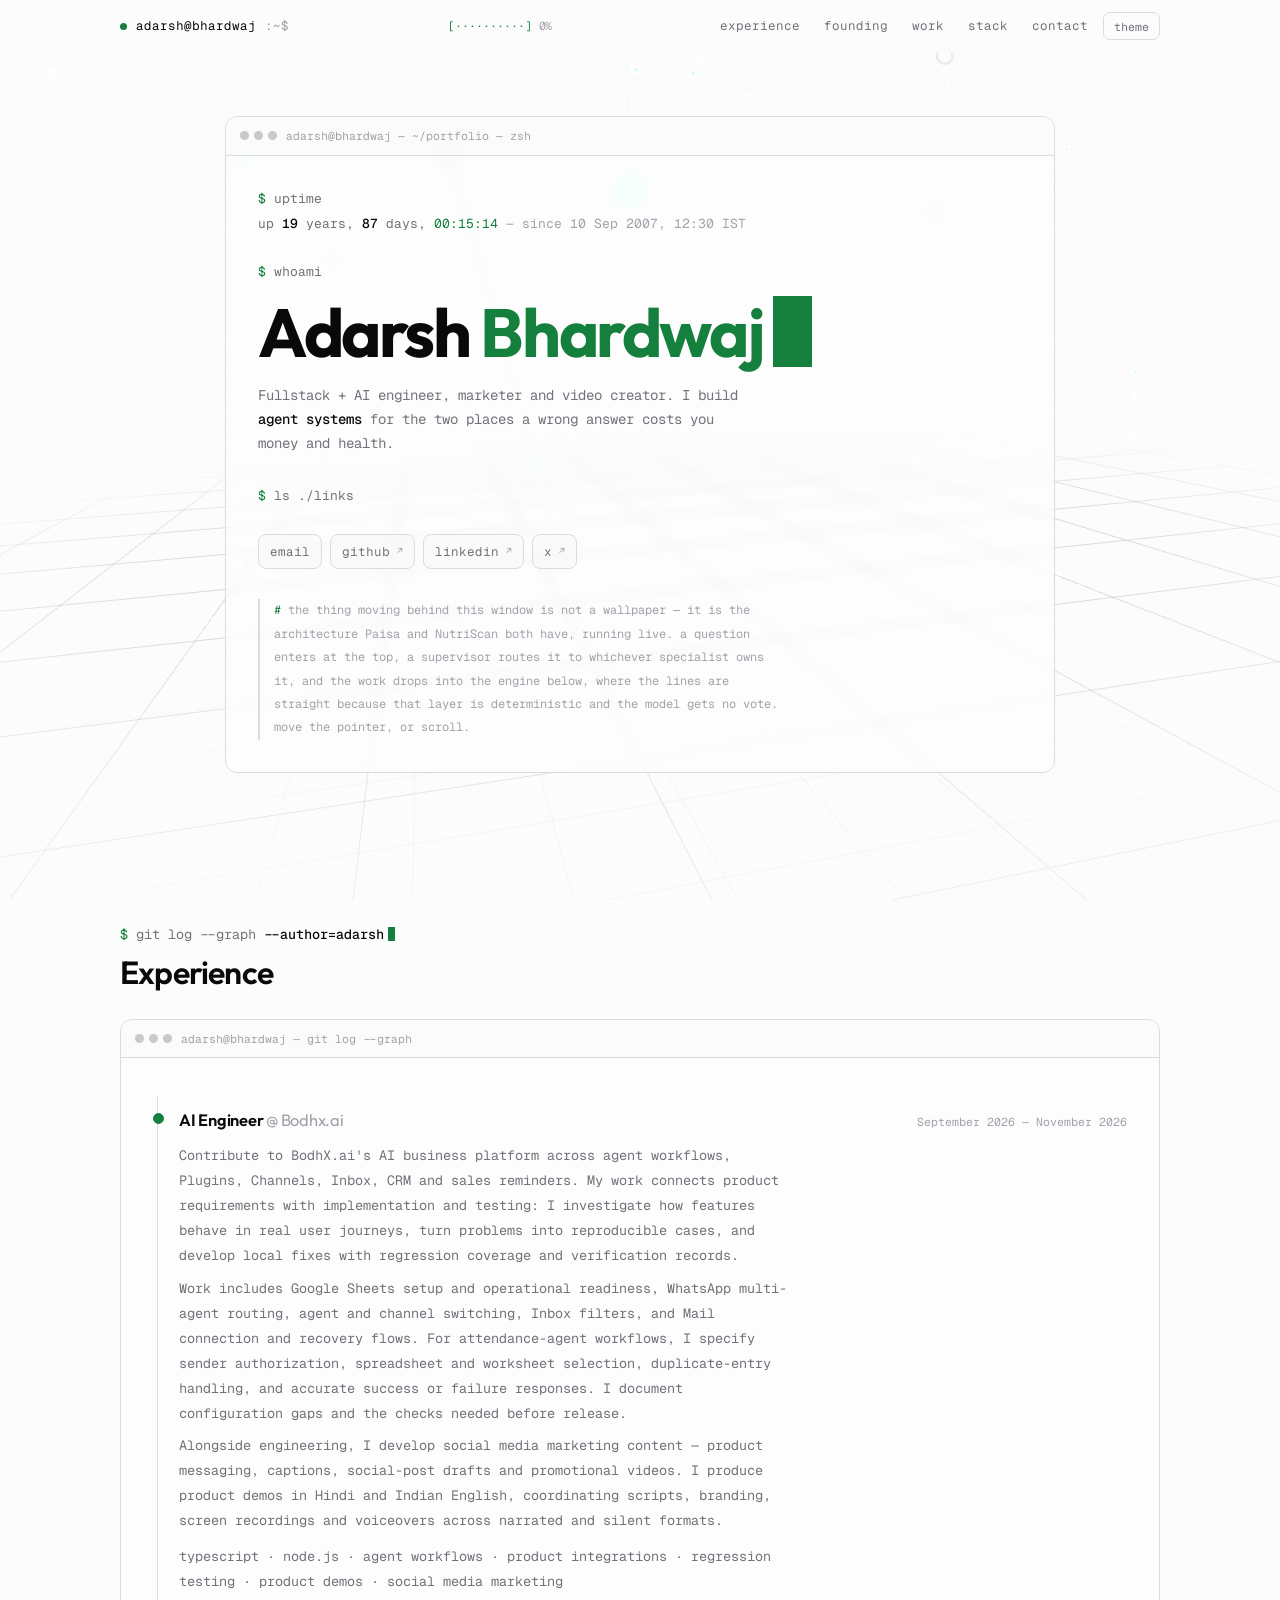
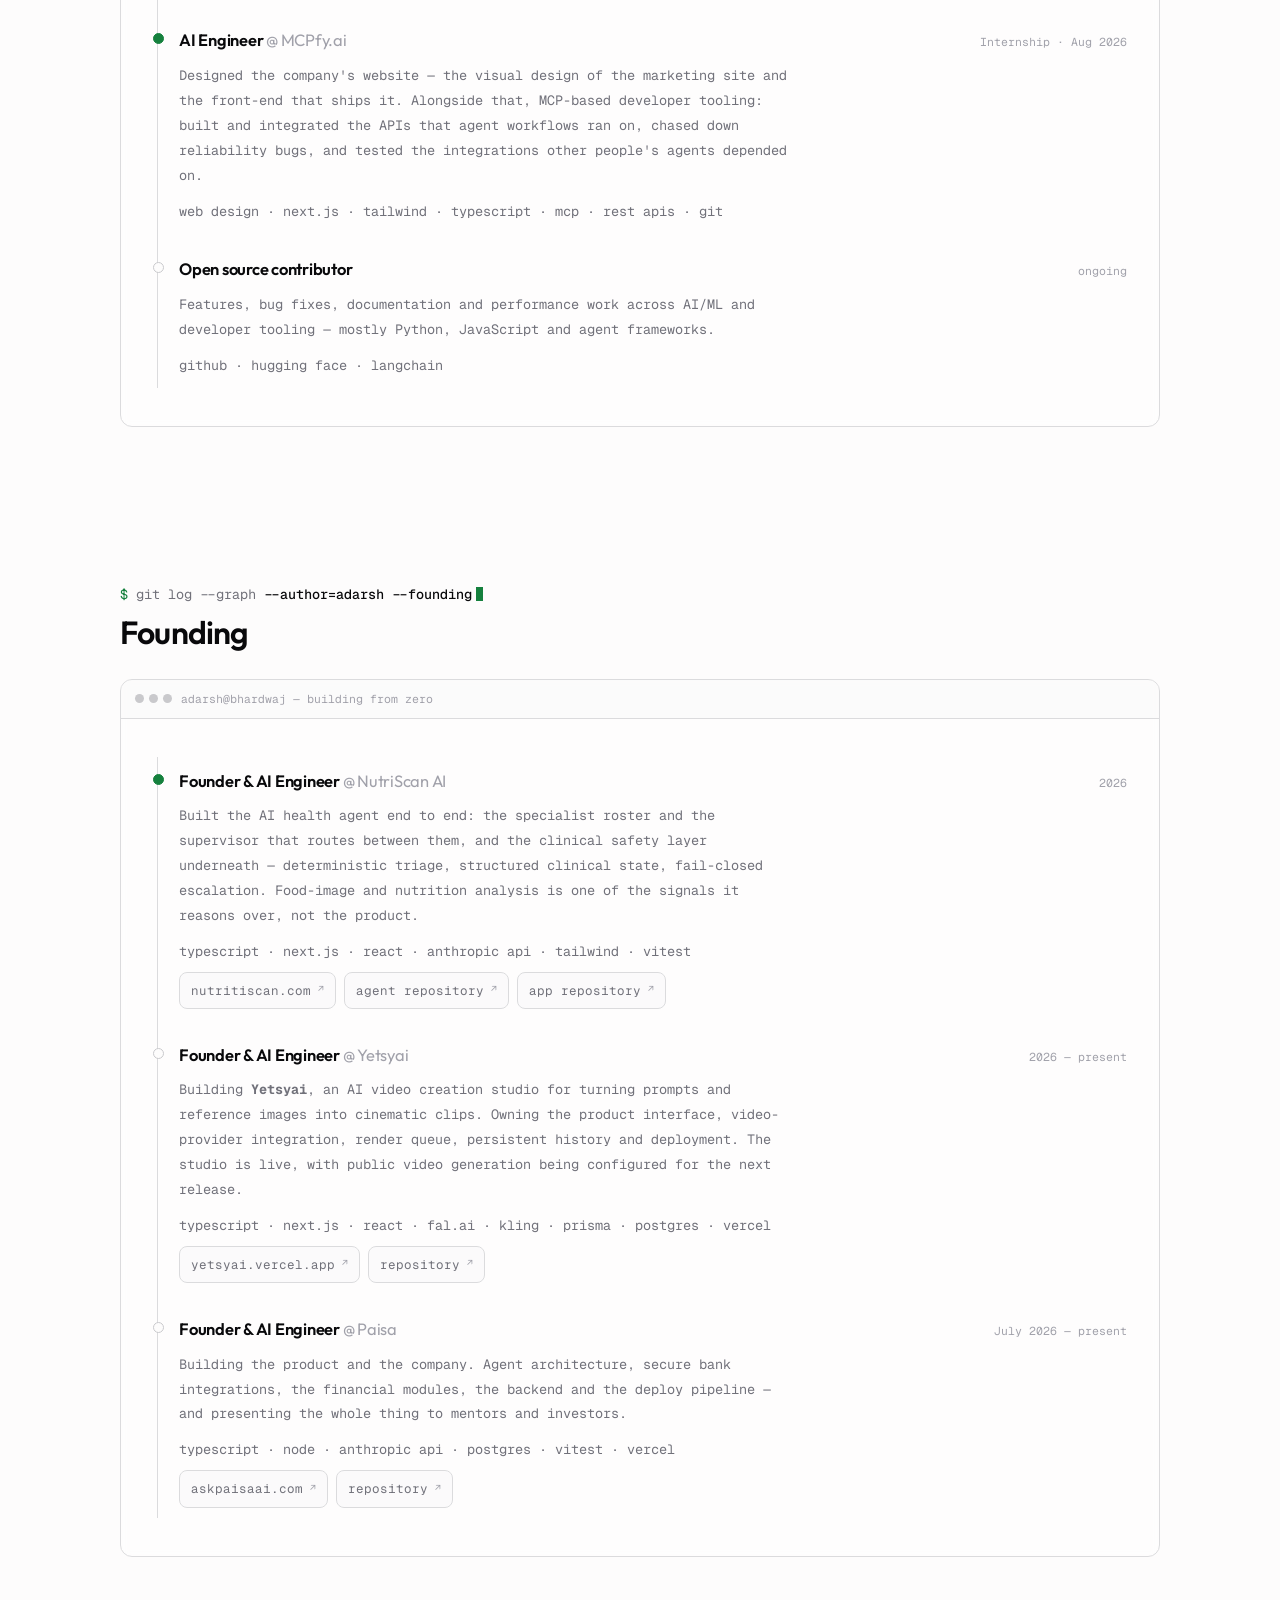
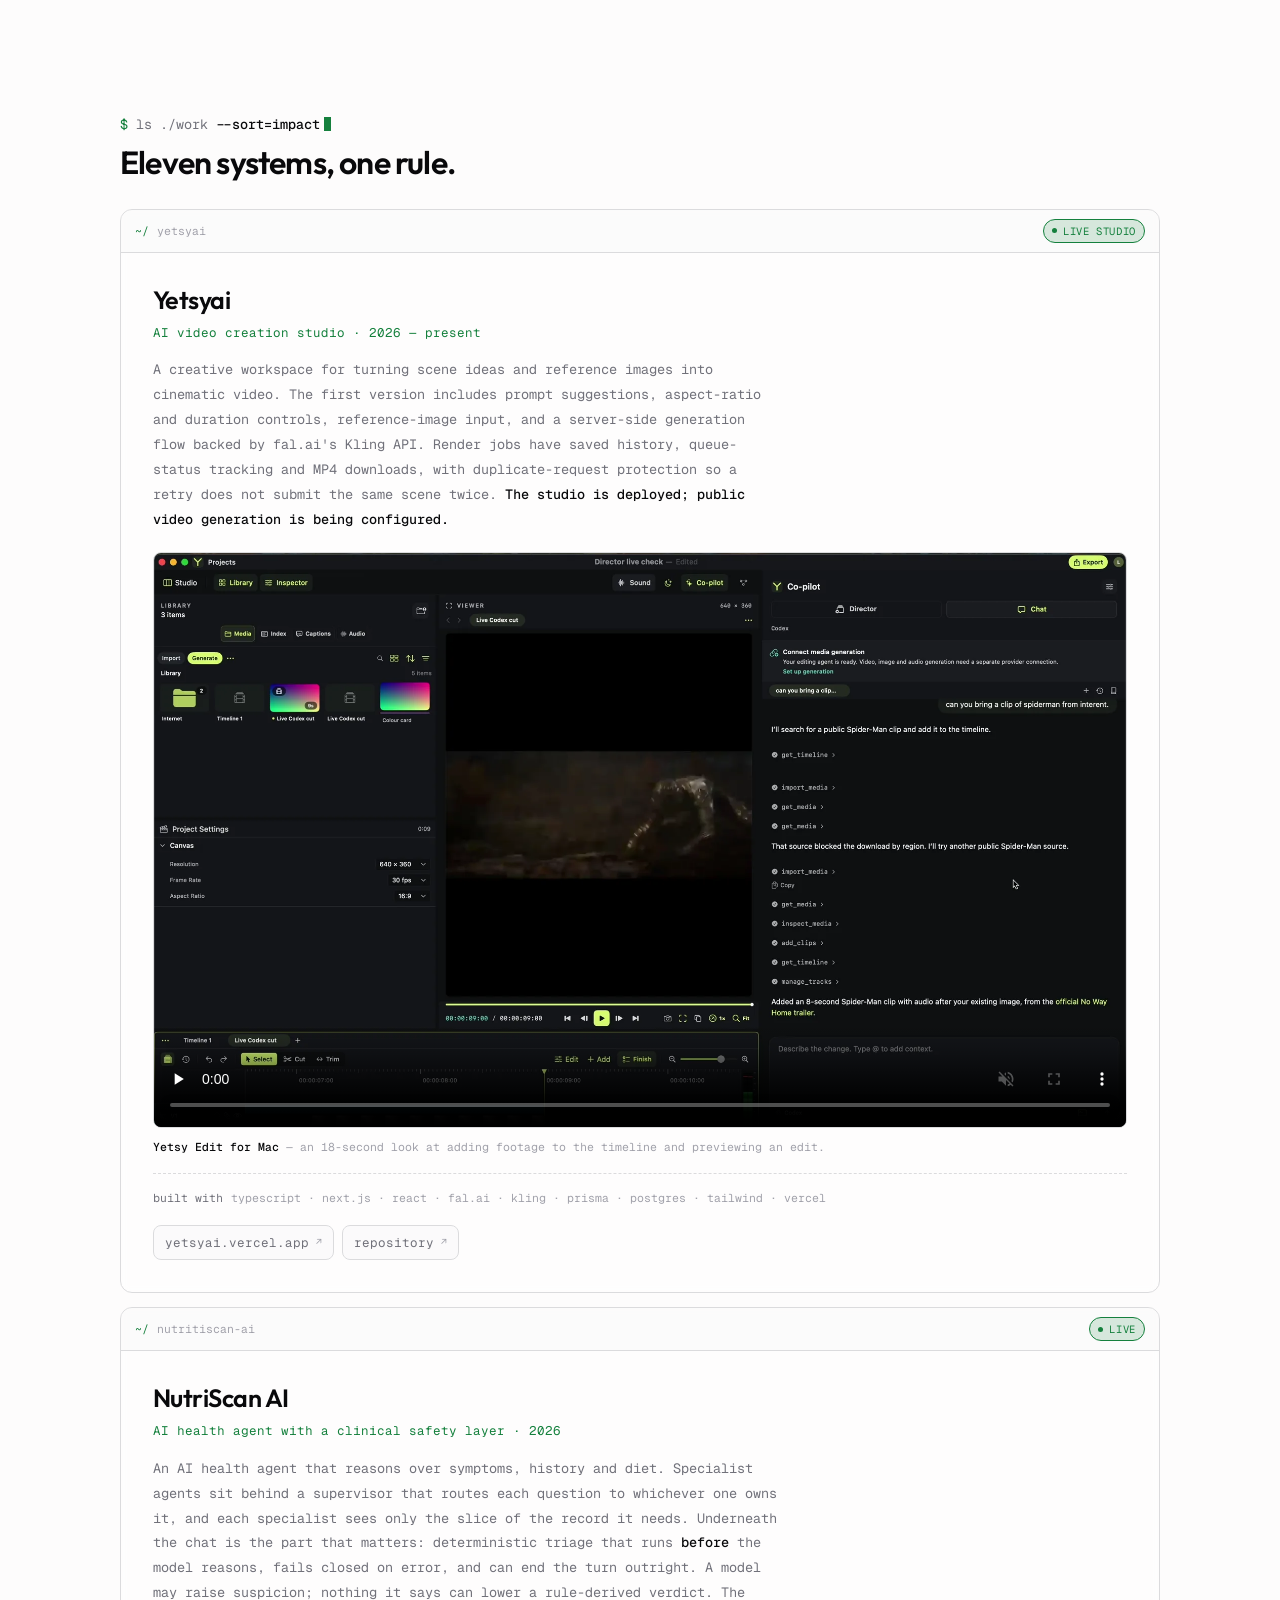
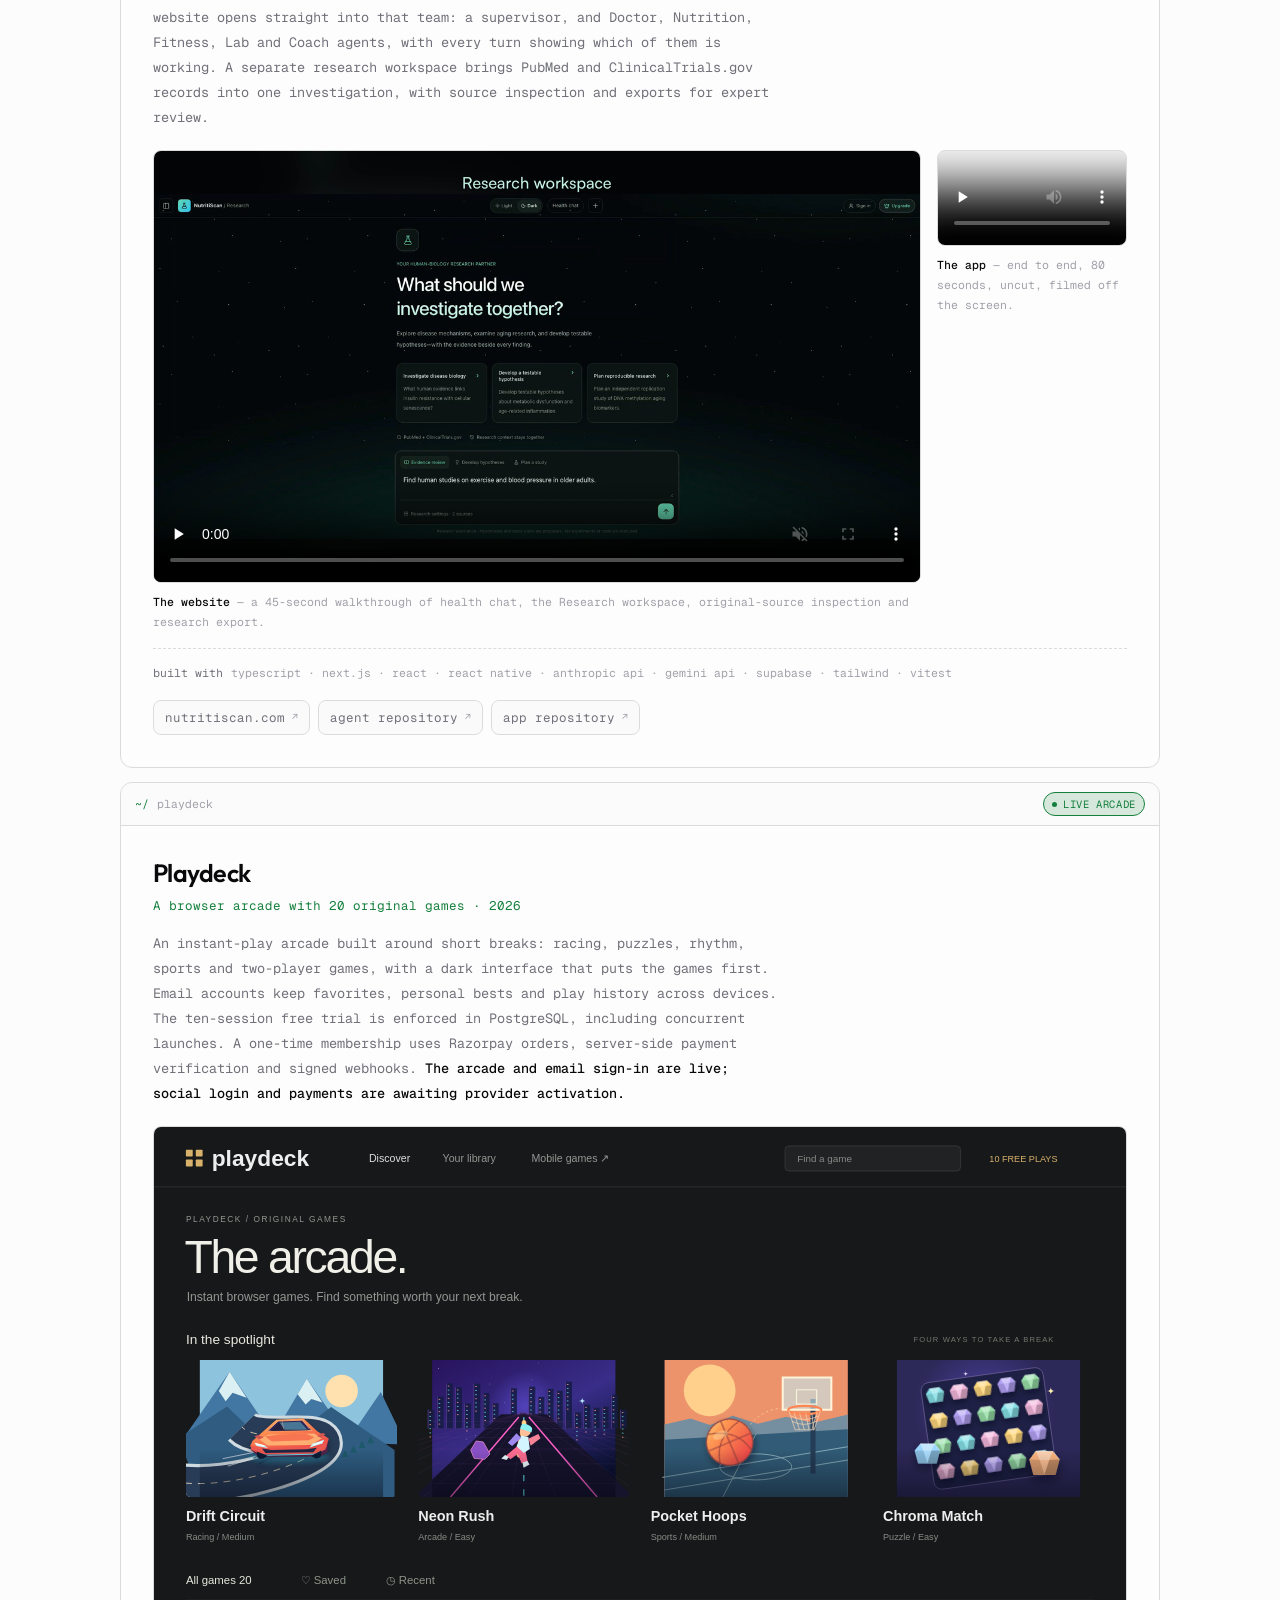
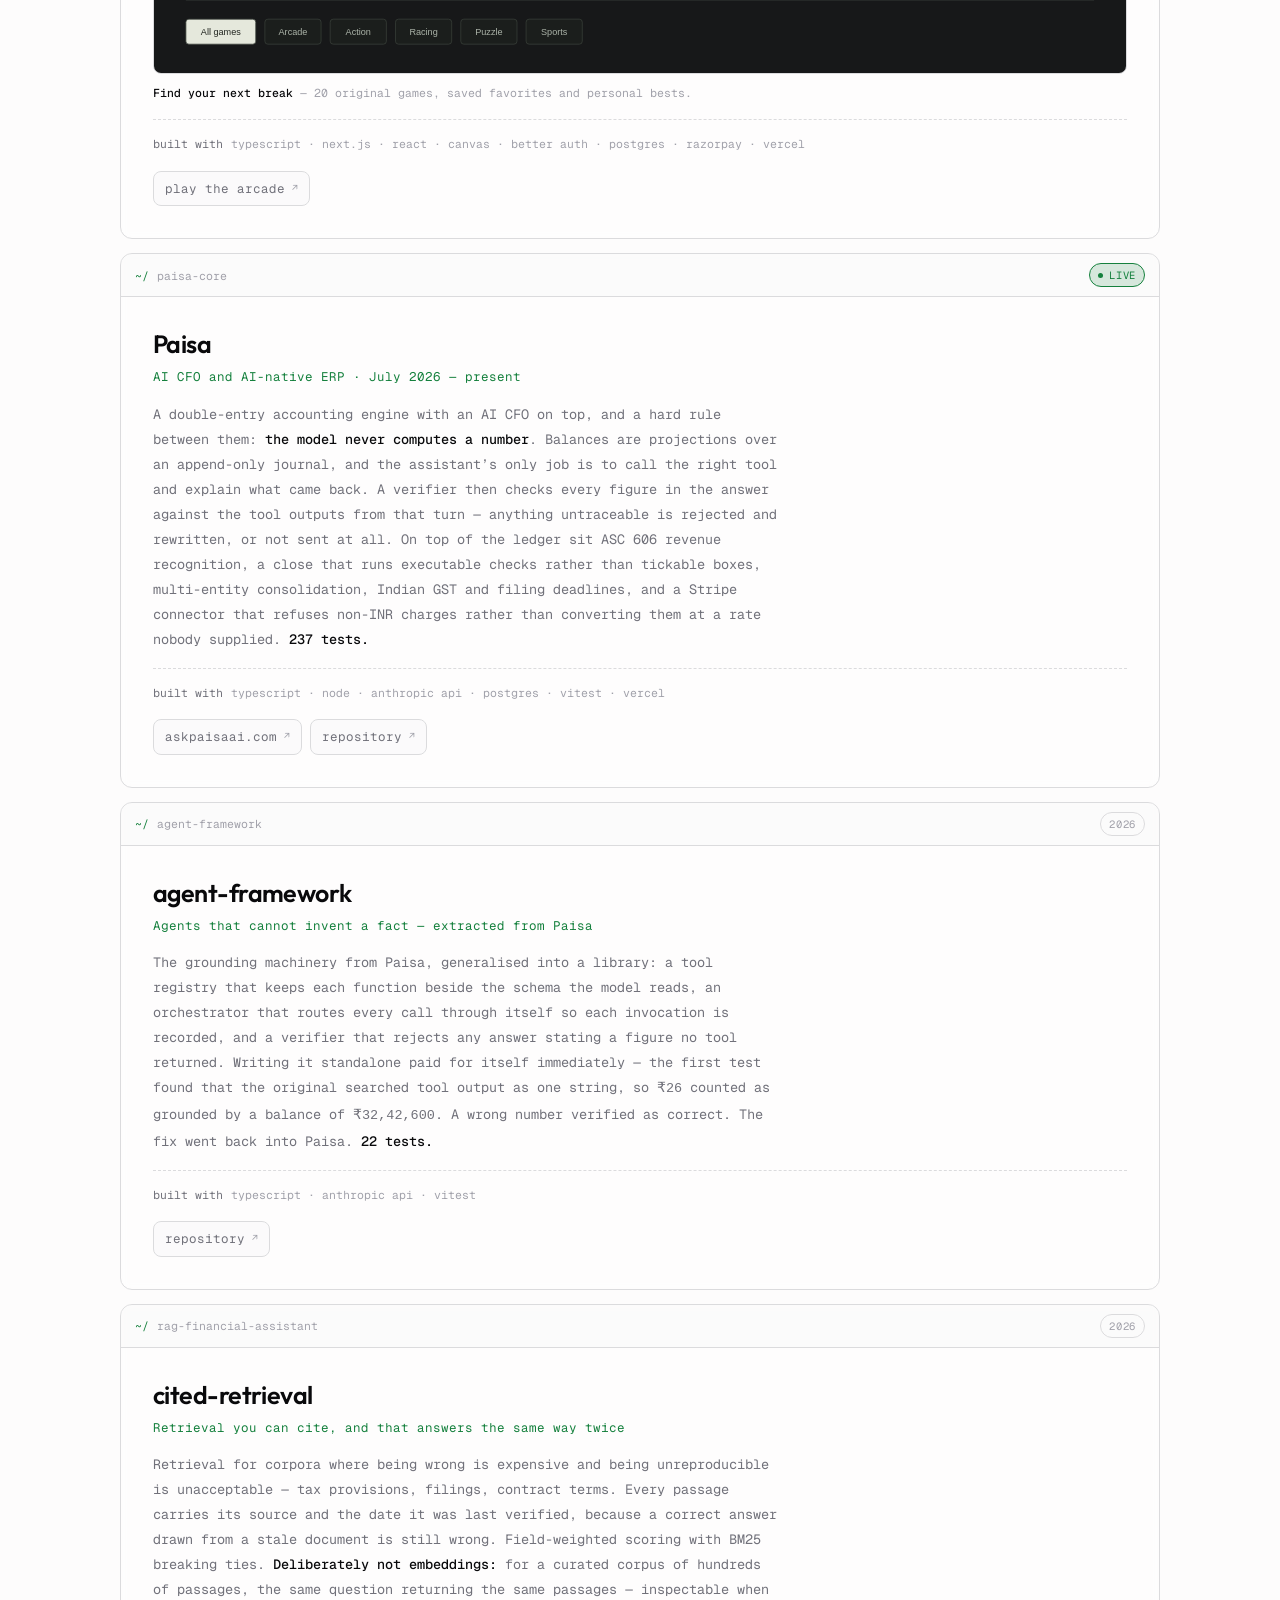
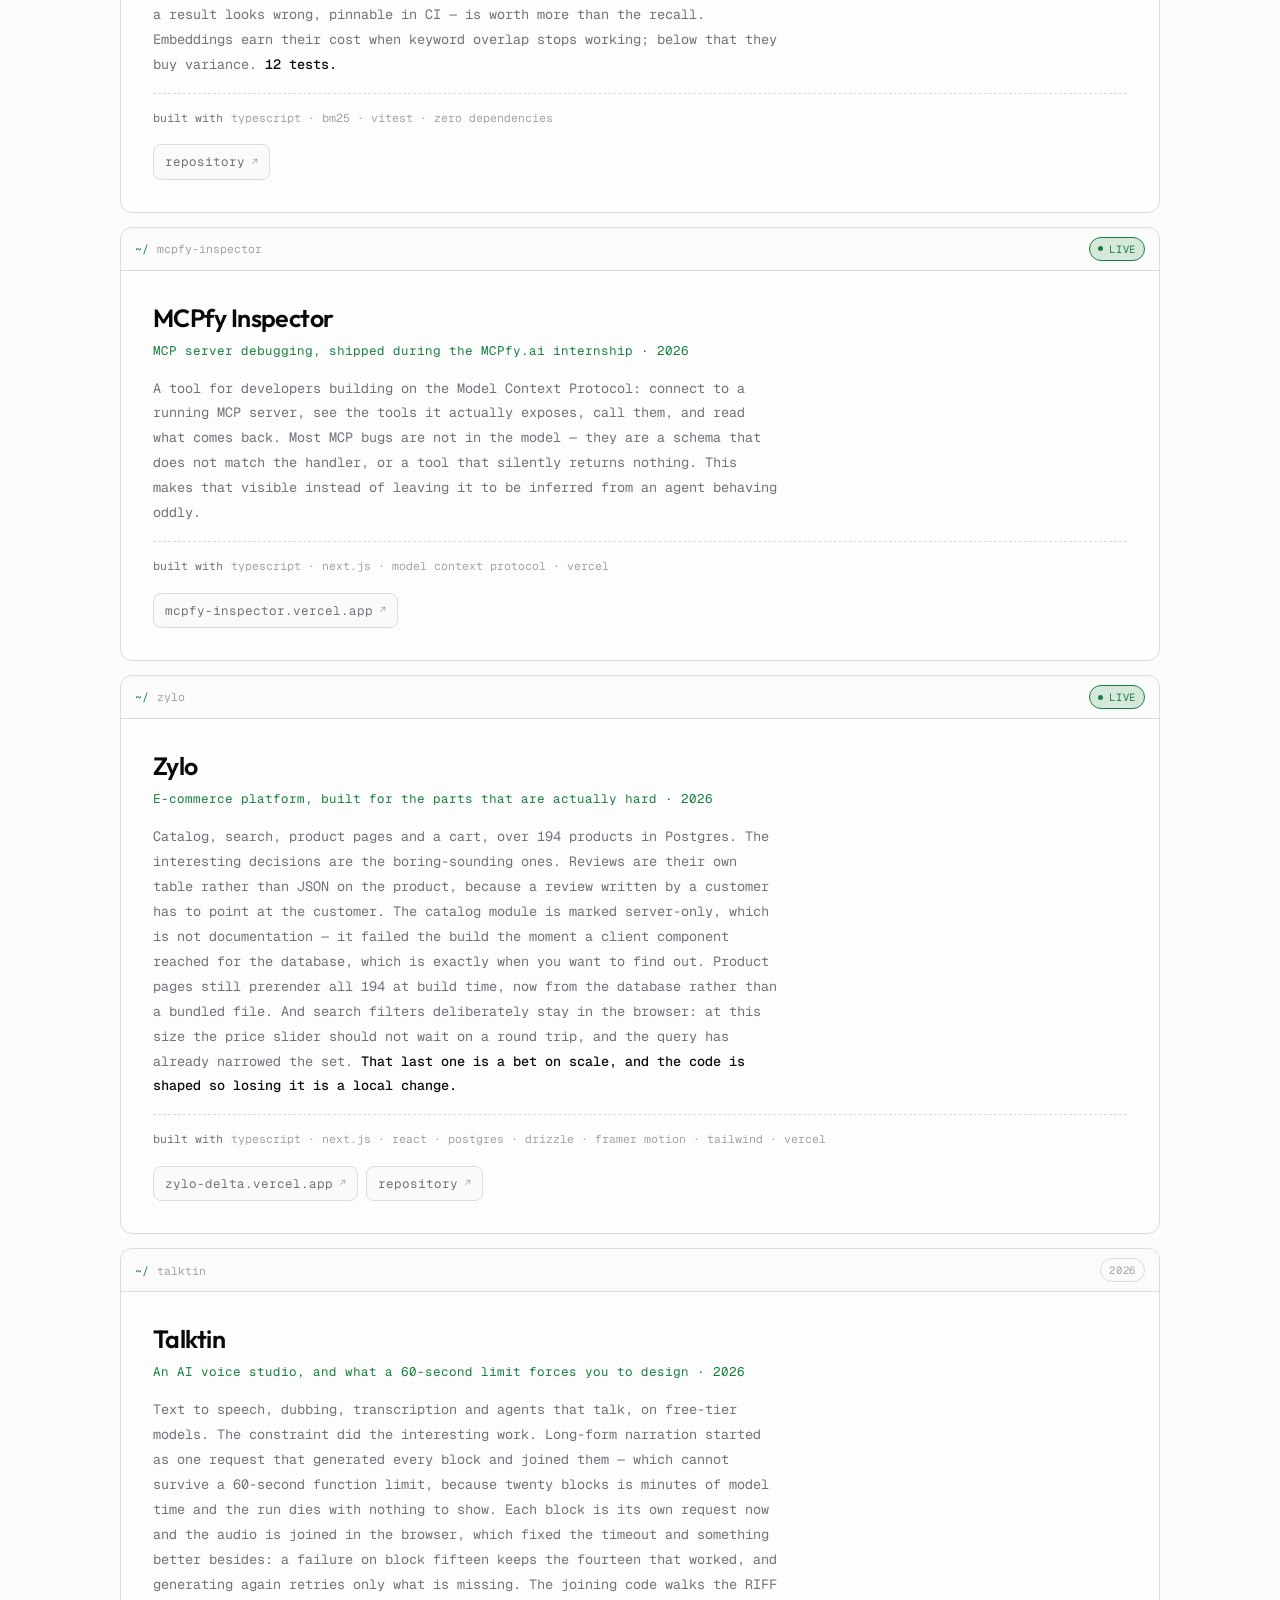
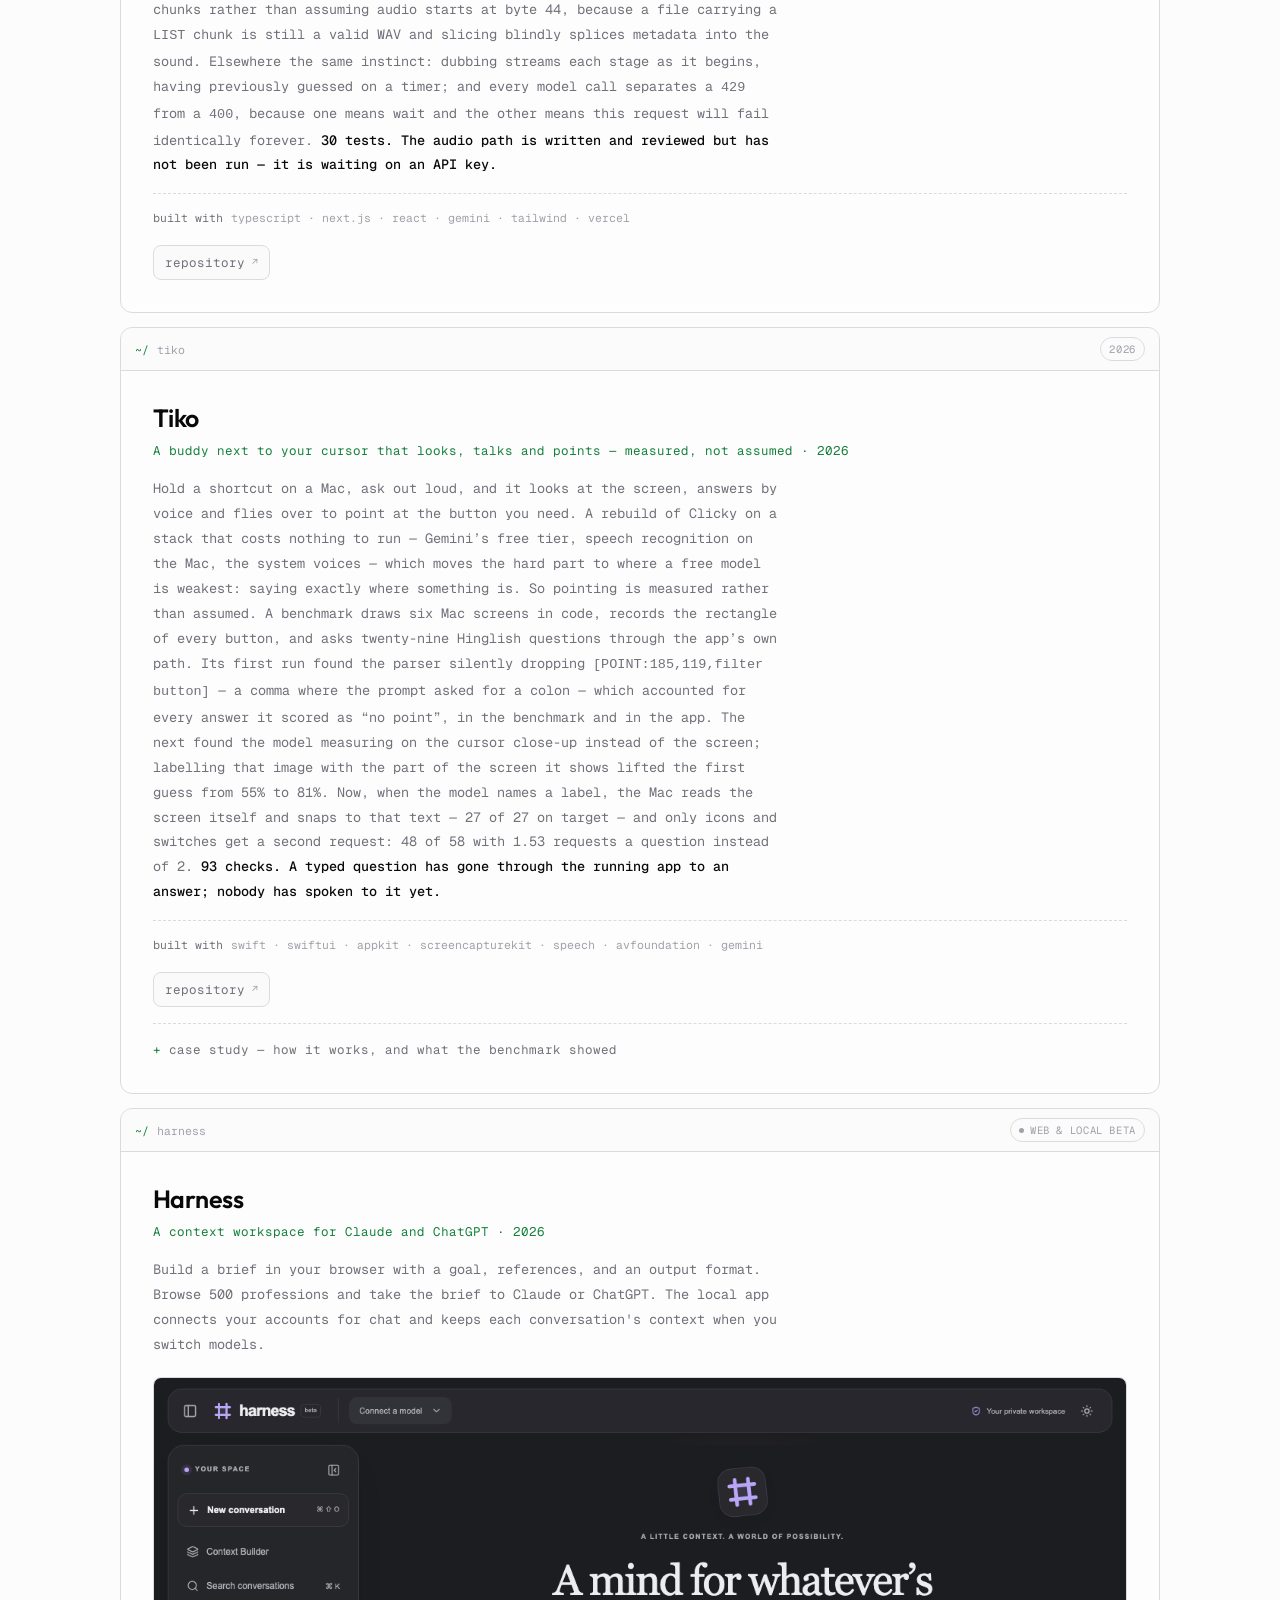
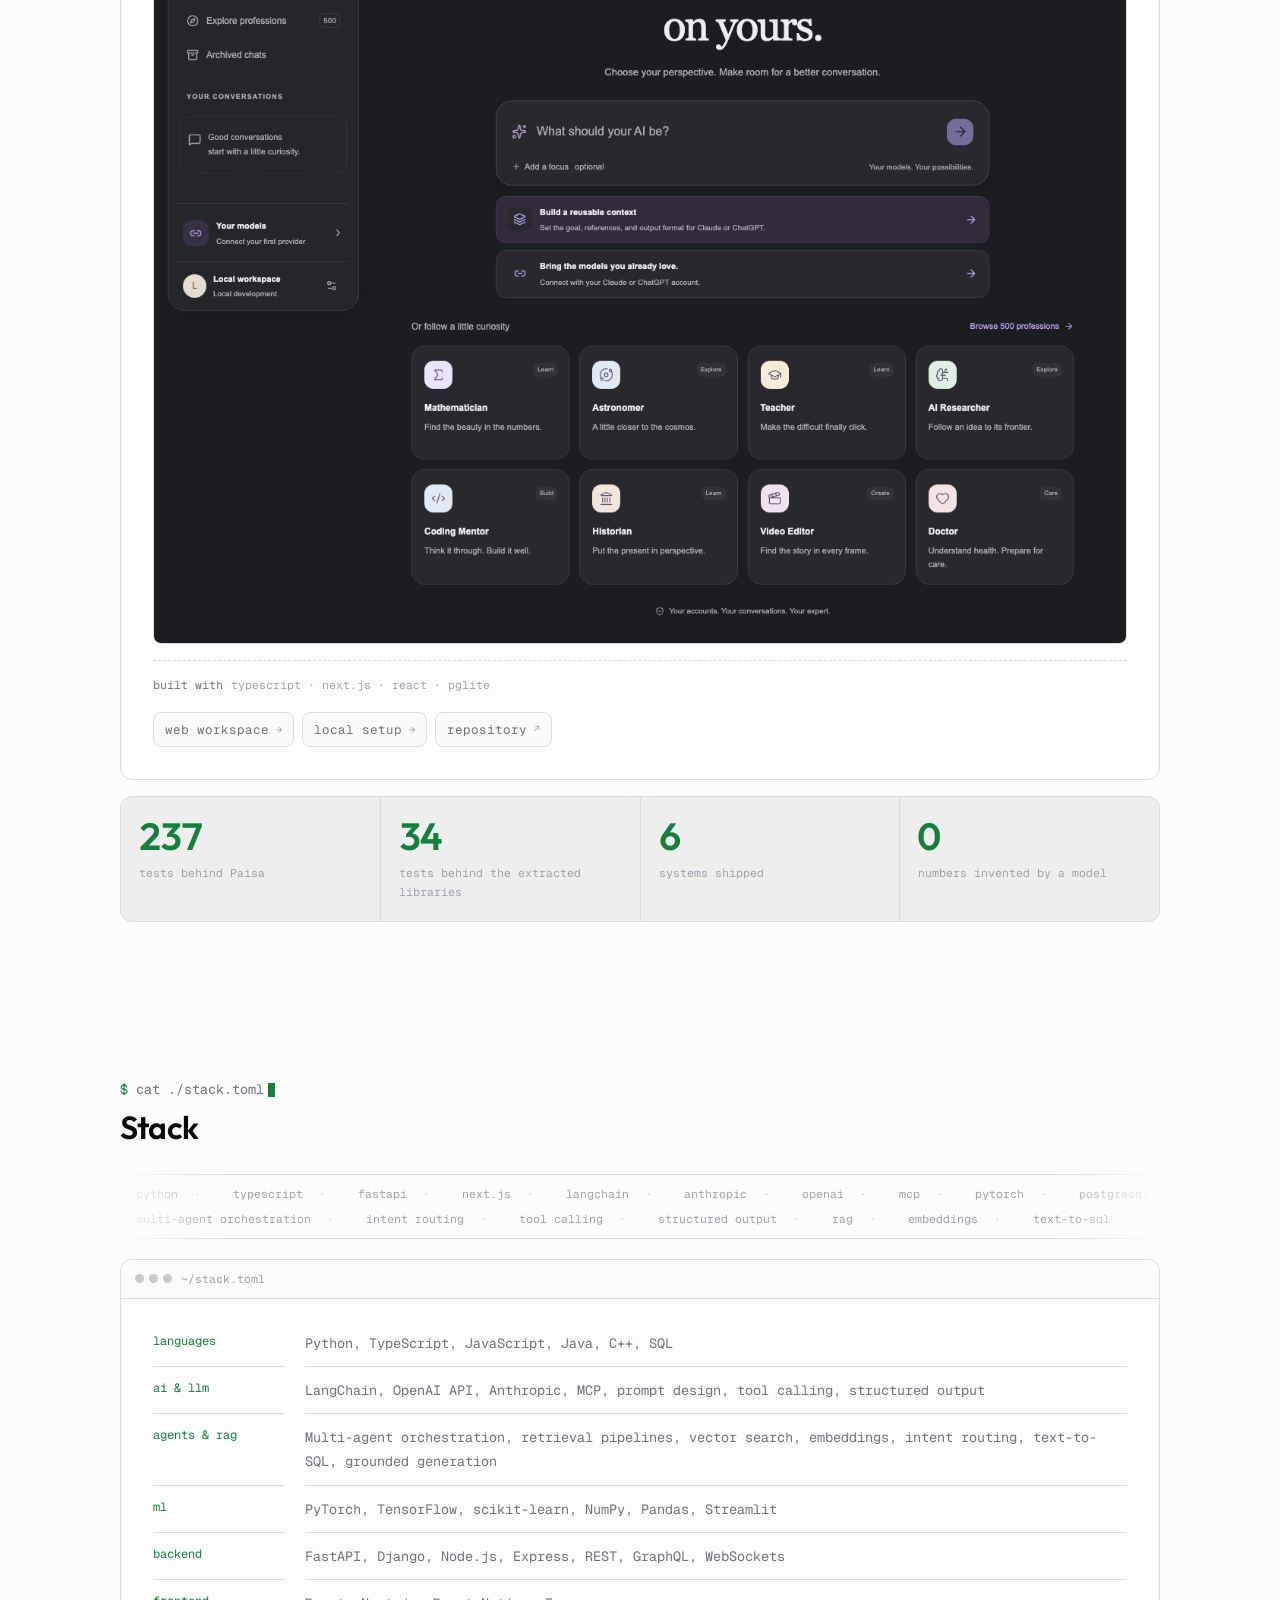
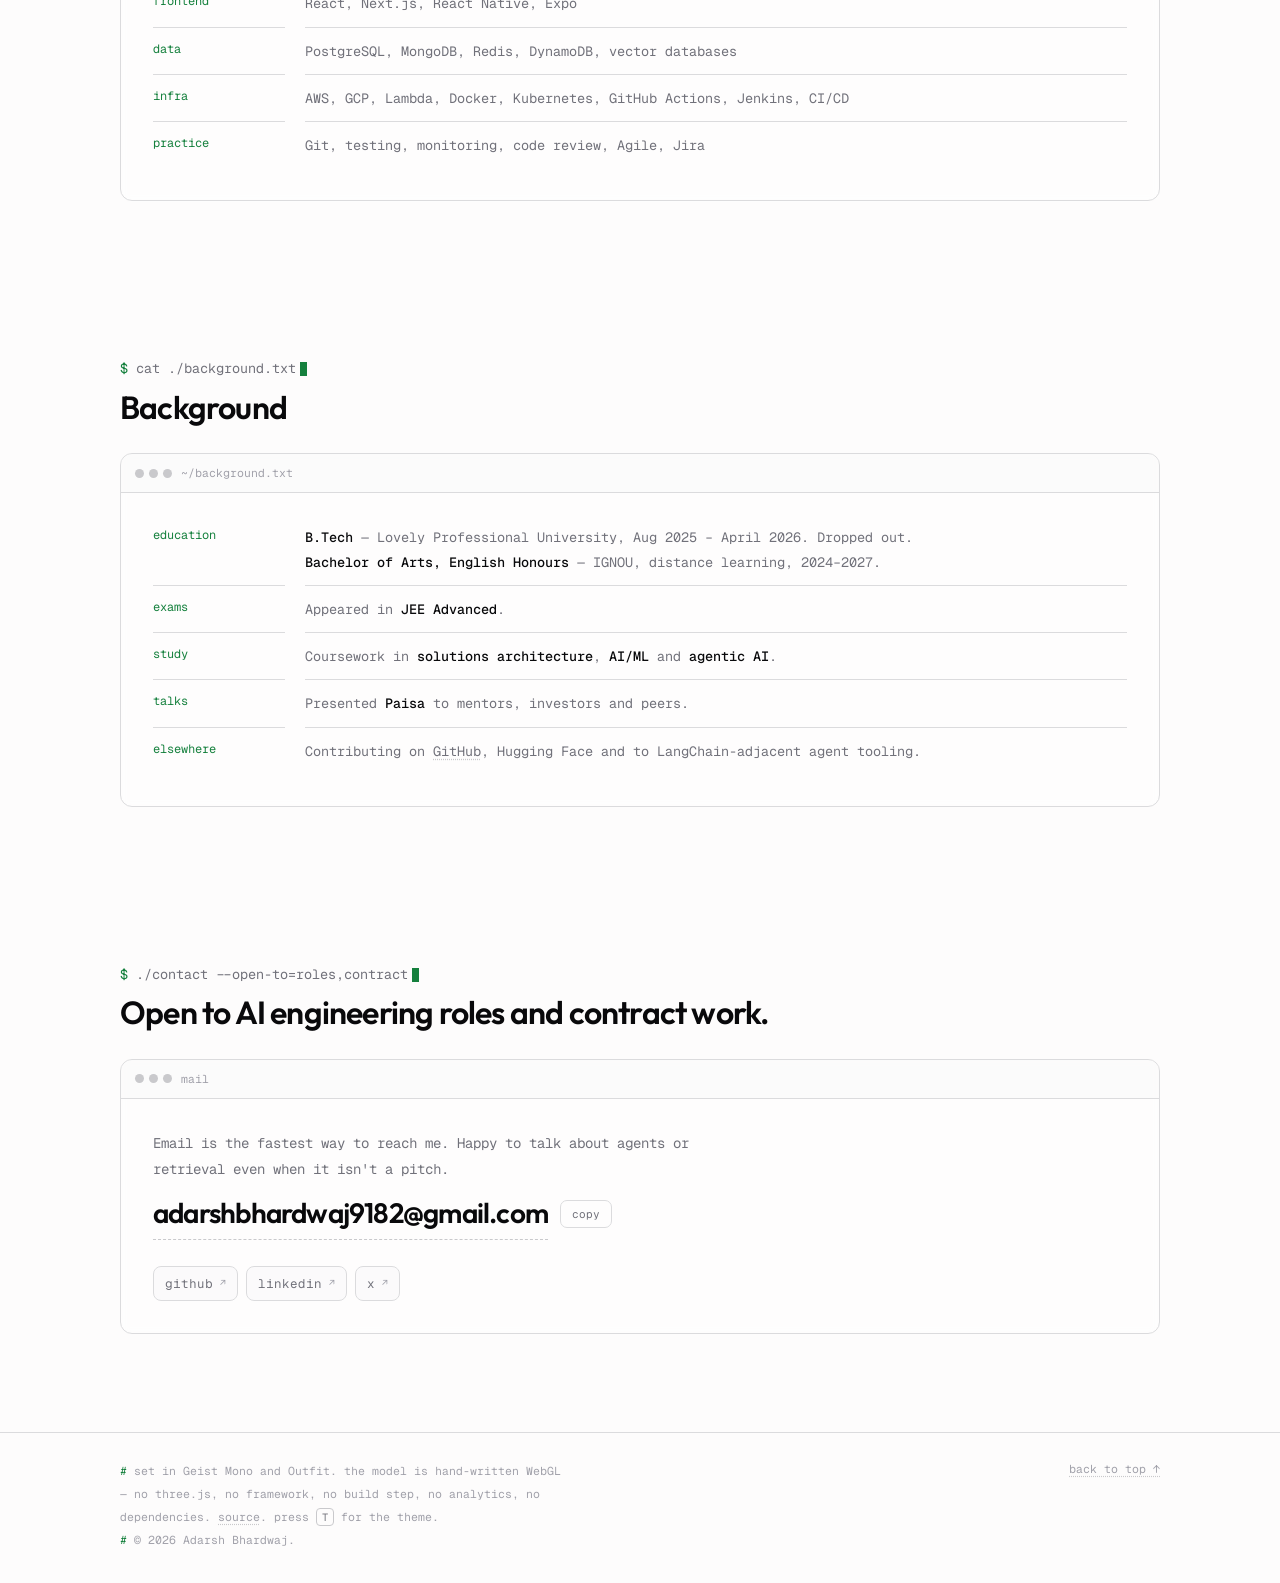
==== commit 96cf9367: "Remove OctuEdit experience" ====
--- a/index.html
+++ b/index.html
@@ -566,16 +566,6 @@
   <div class="log">
 
     <div class="commit head">
-      <div class="top">
-        <h3>AI Engineer and Growth <span class="at">@ octuedit</span></h3>
-        <span class="when">November 2026 — Present</span>
-      </div>
-      <p>Building octuedit's AI video editing platform — bringing AI assistance into the editing
-        workflow so creators can cut, refine and finish video faster.</p>
-      <p class="deps">ai video · video editing · product engineering</p>
-    </div>
-
-    <div class="commit">
       <div class="top">
         <h3>AI Engineer <span class="at">@ Bodhx.ai</span></h3>
         <span class="when">September 2026 — November 2026</span>
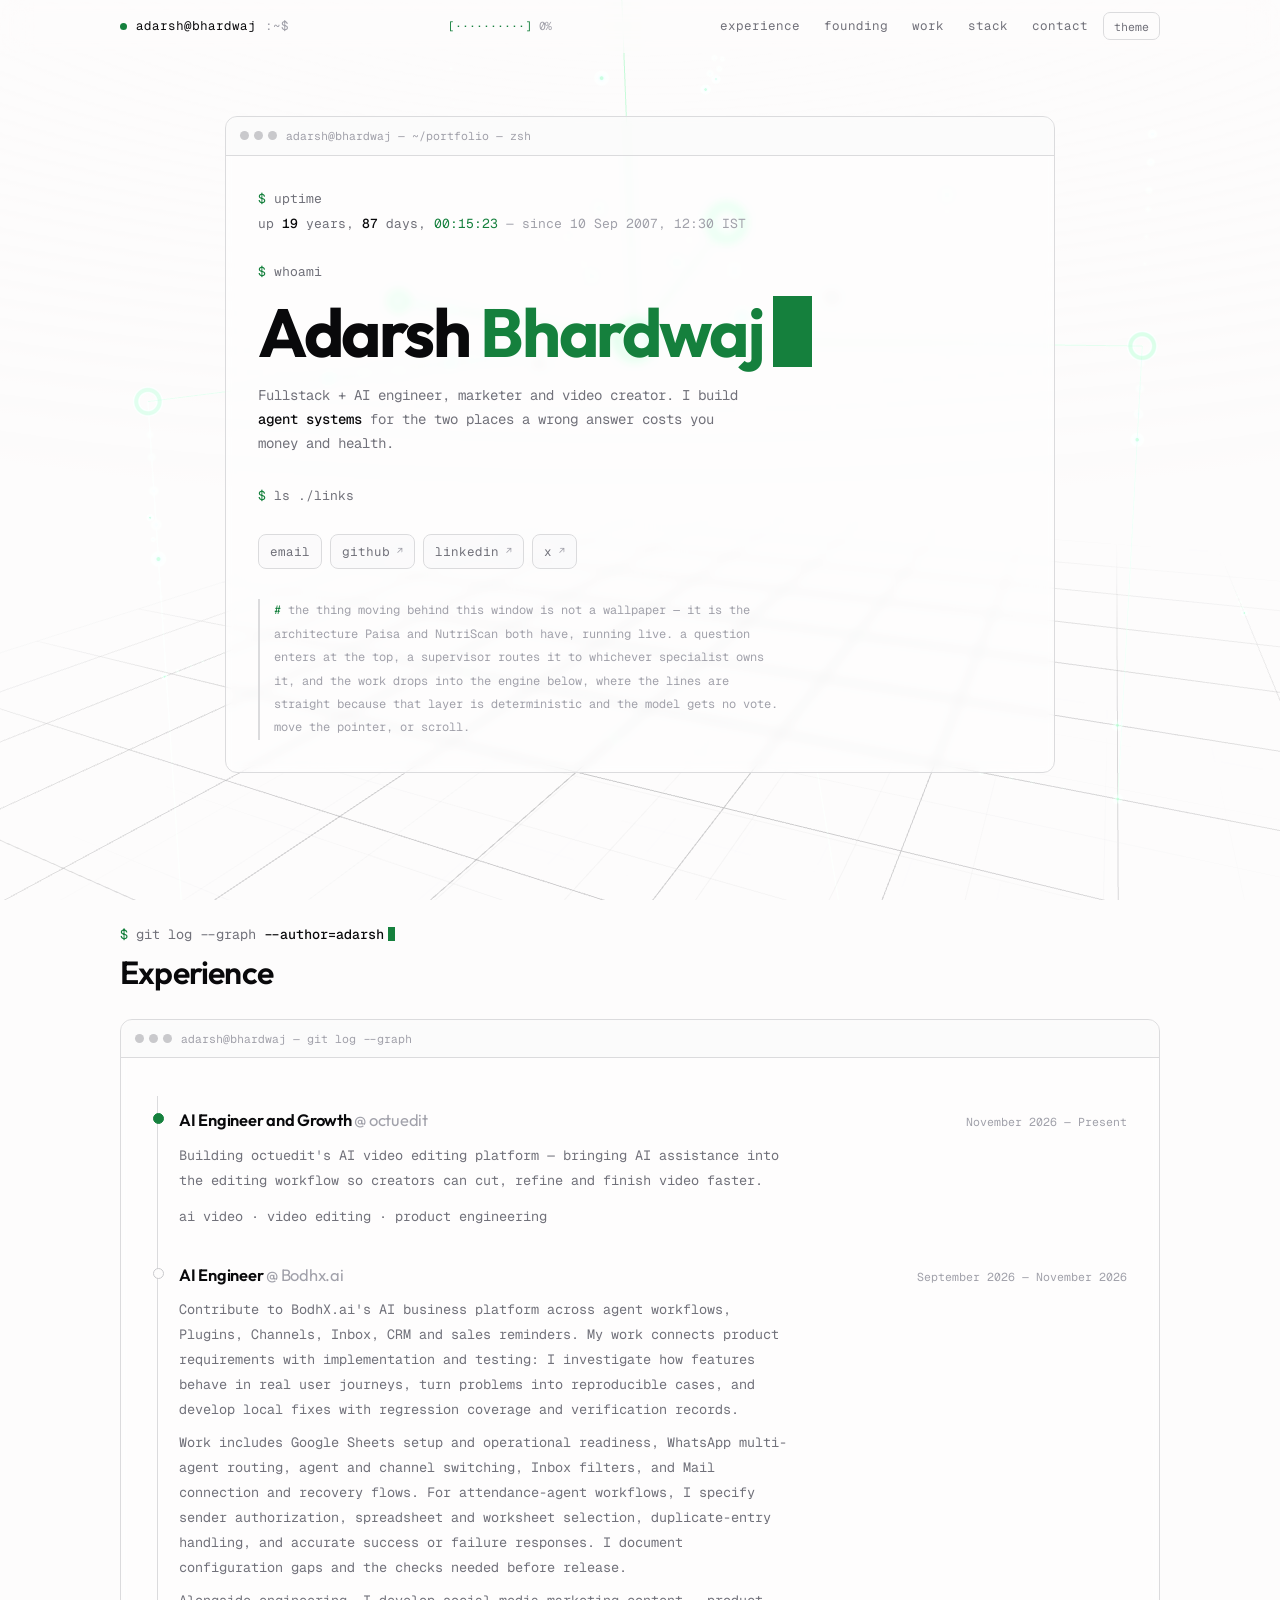
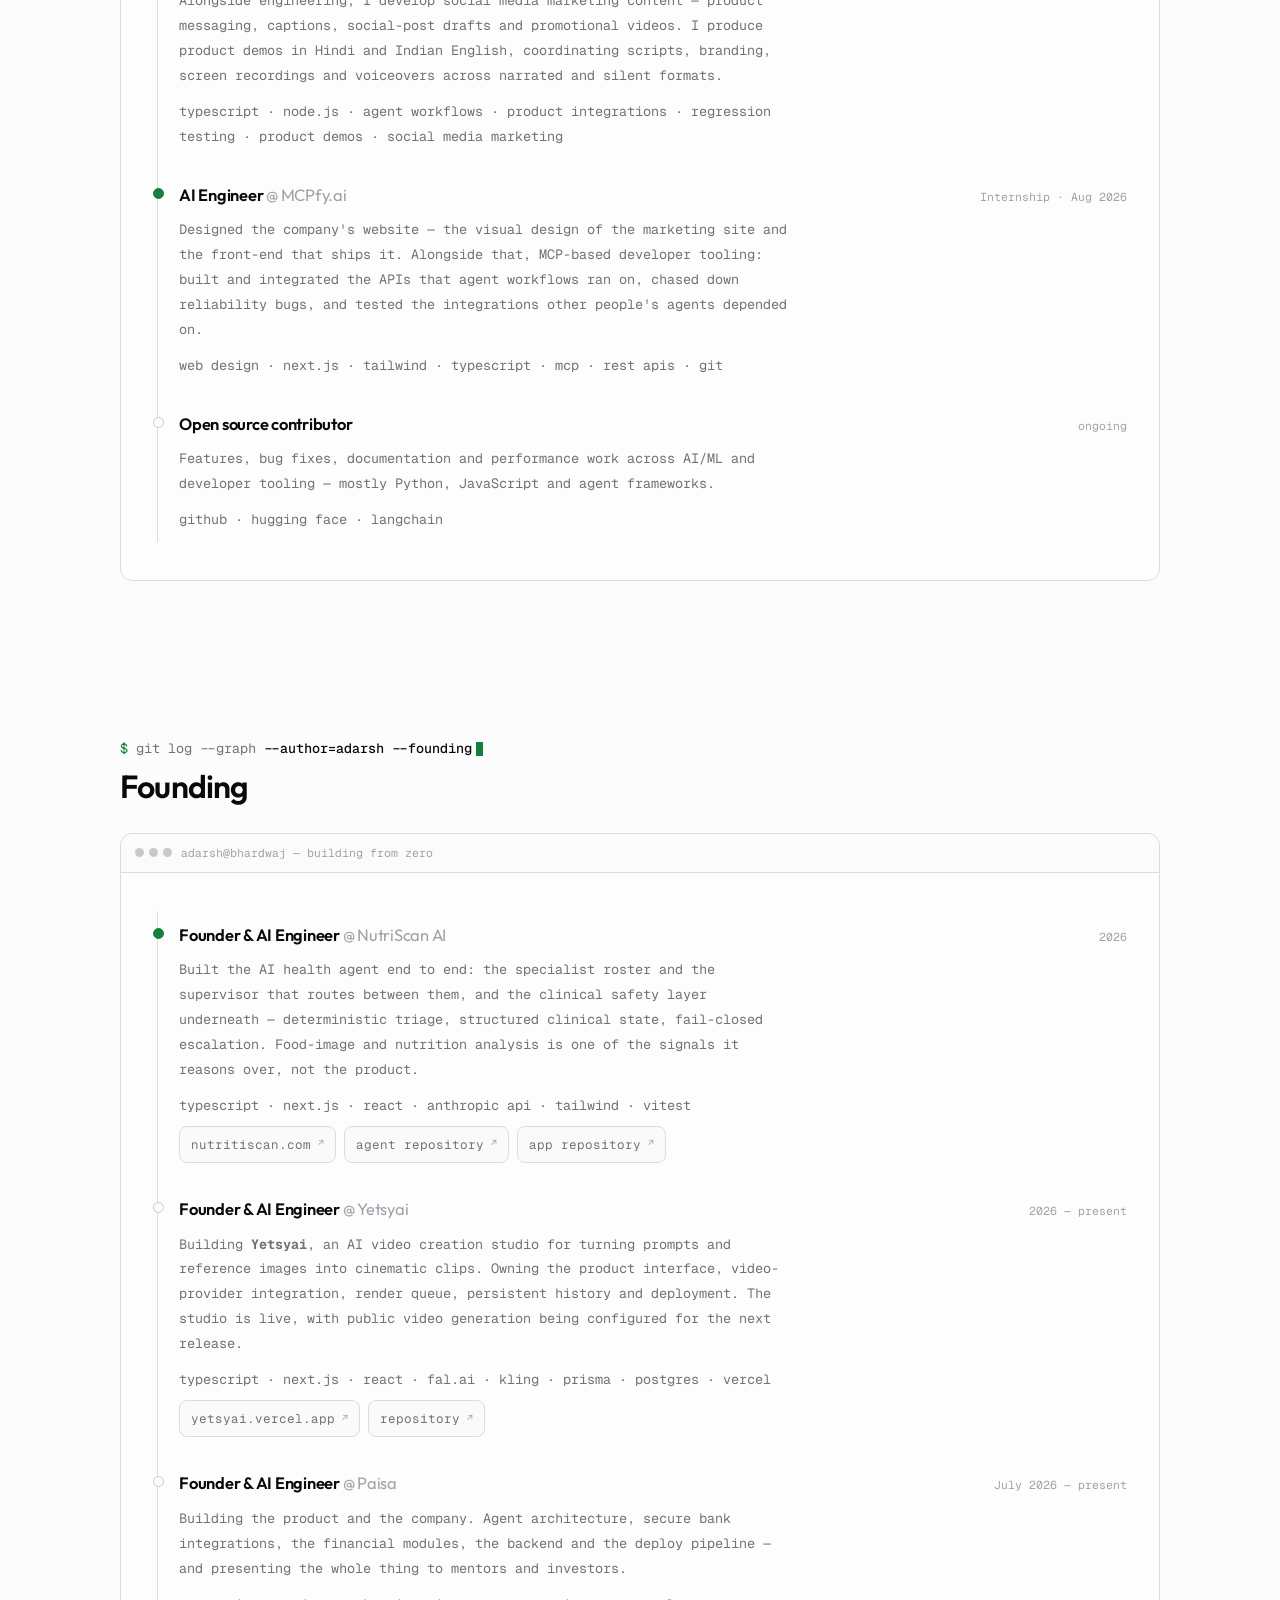
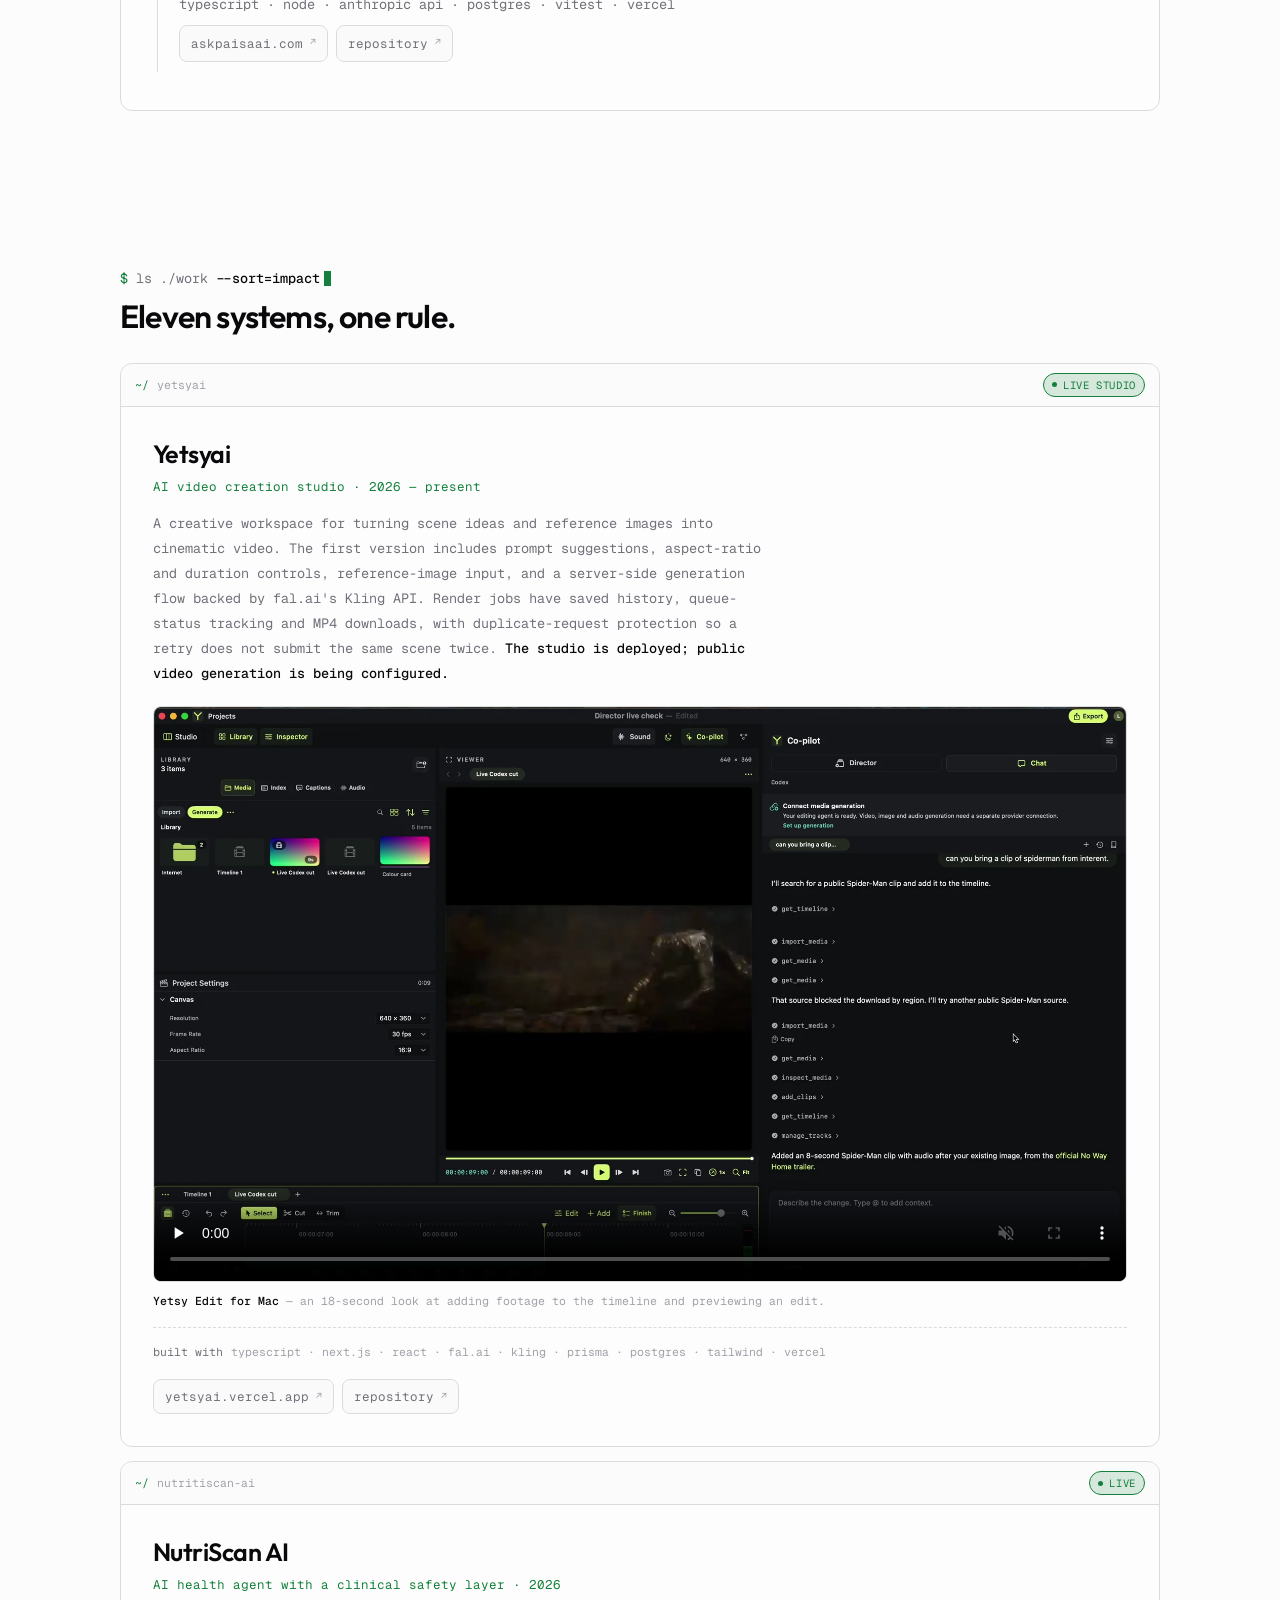
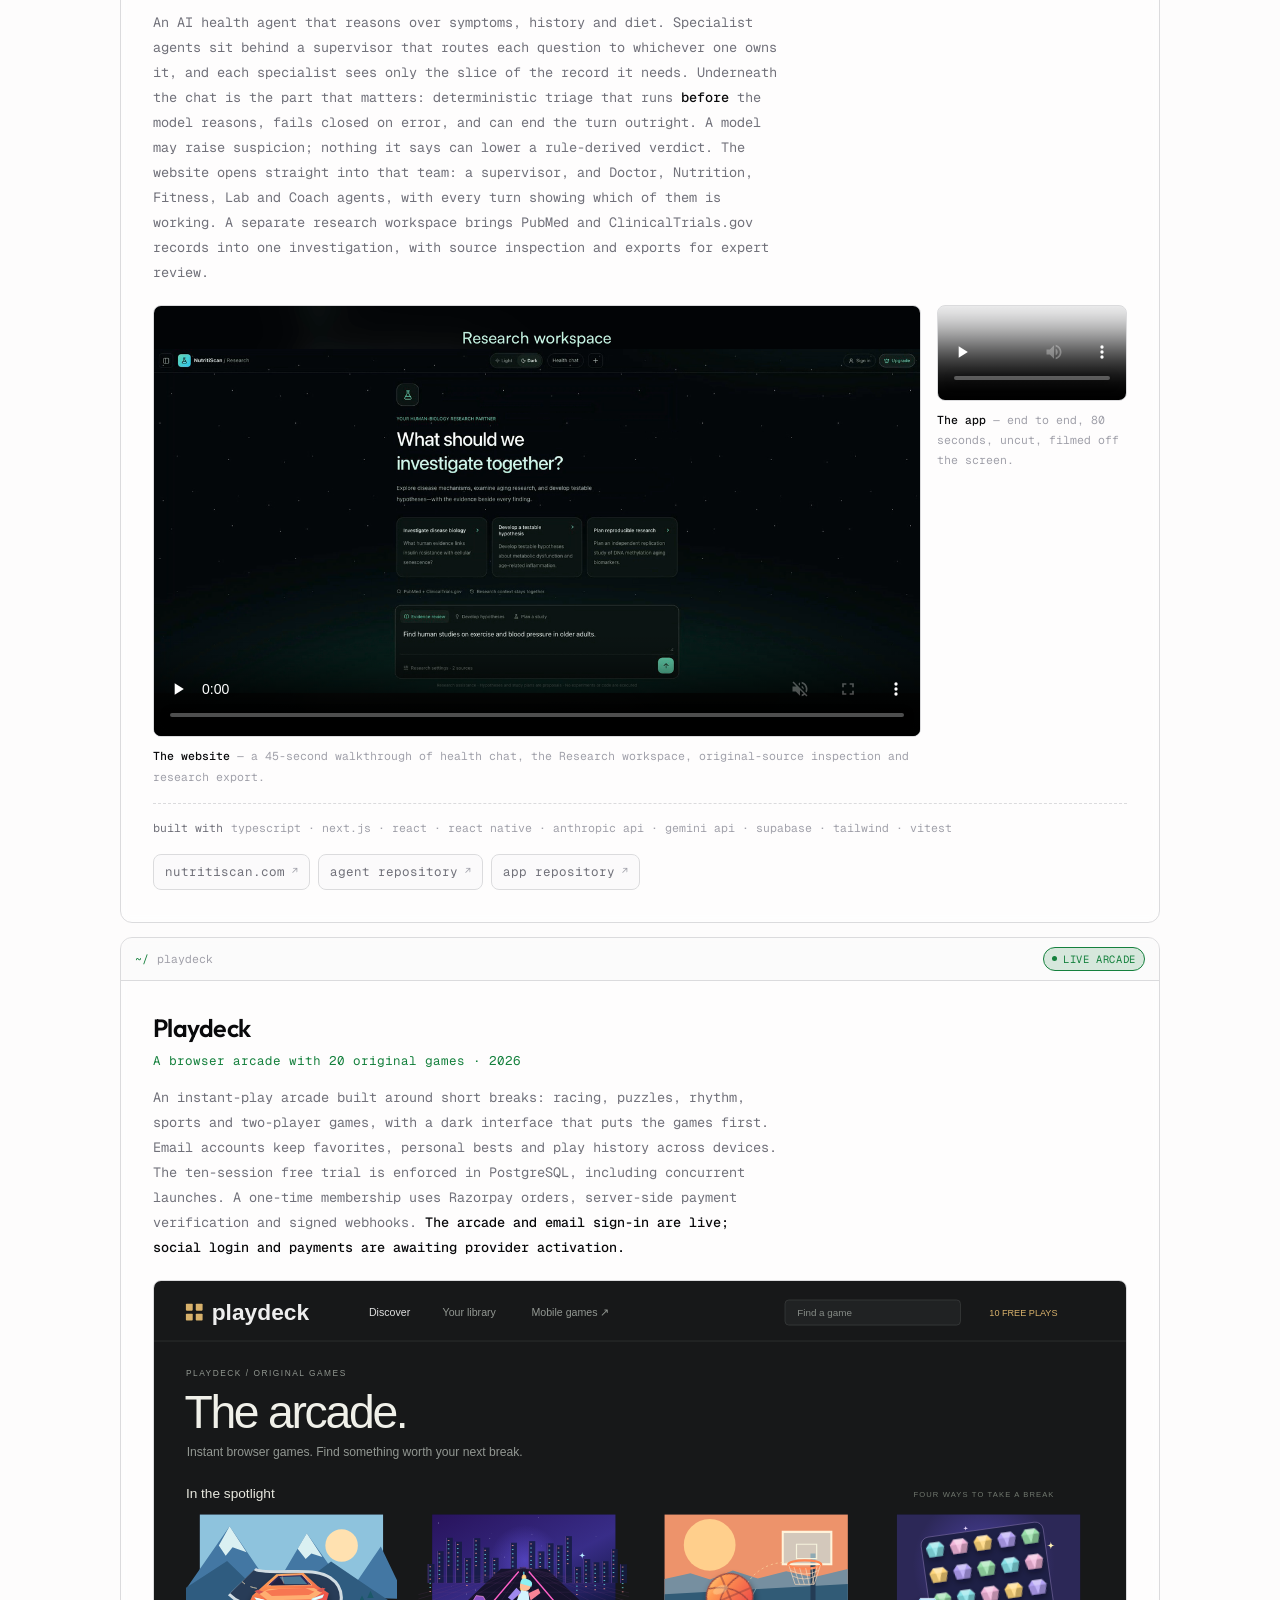
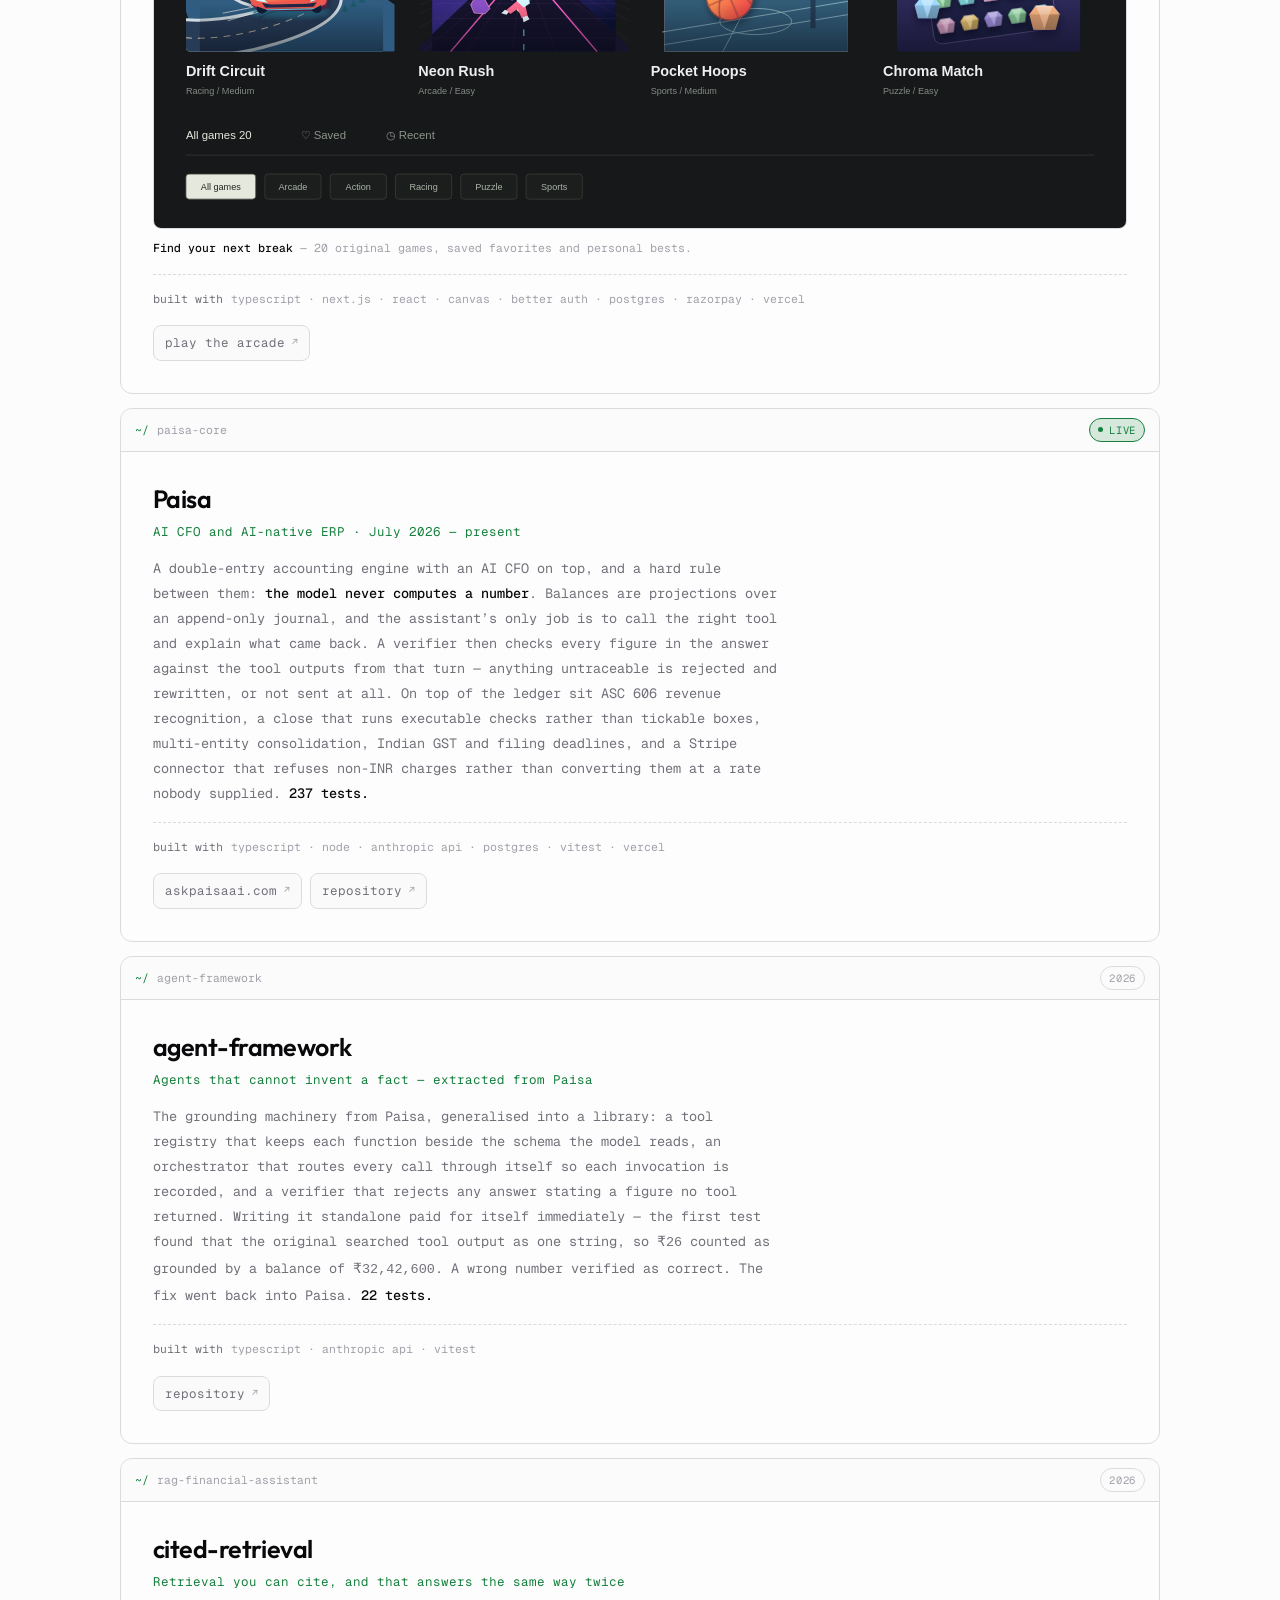
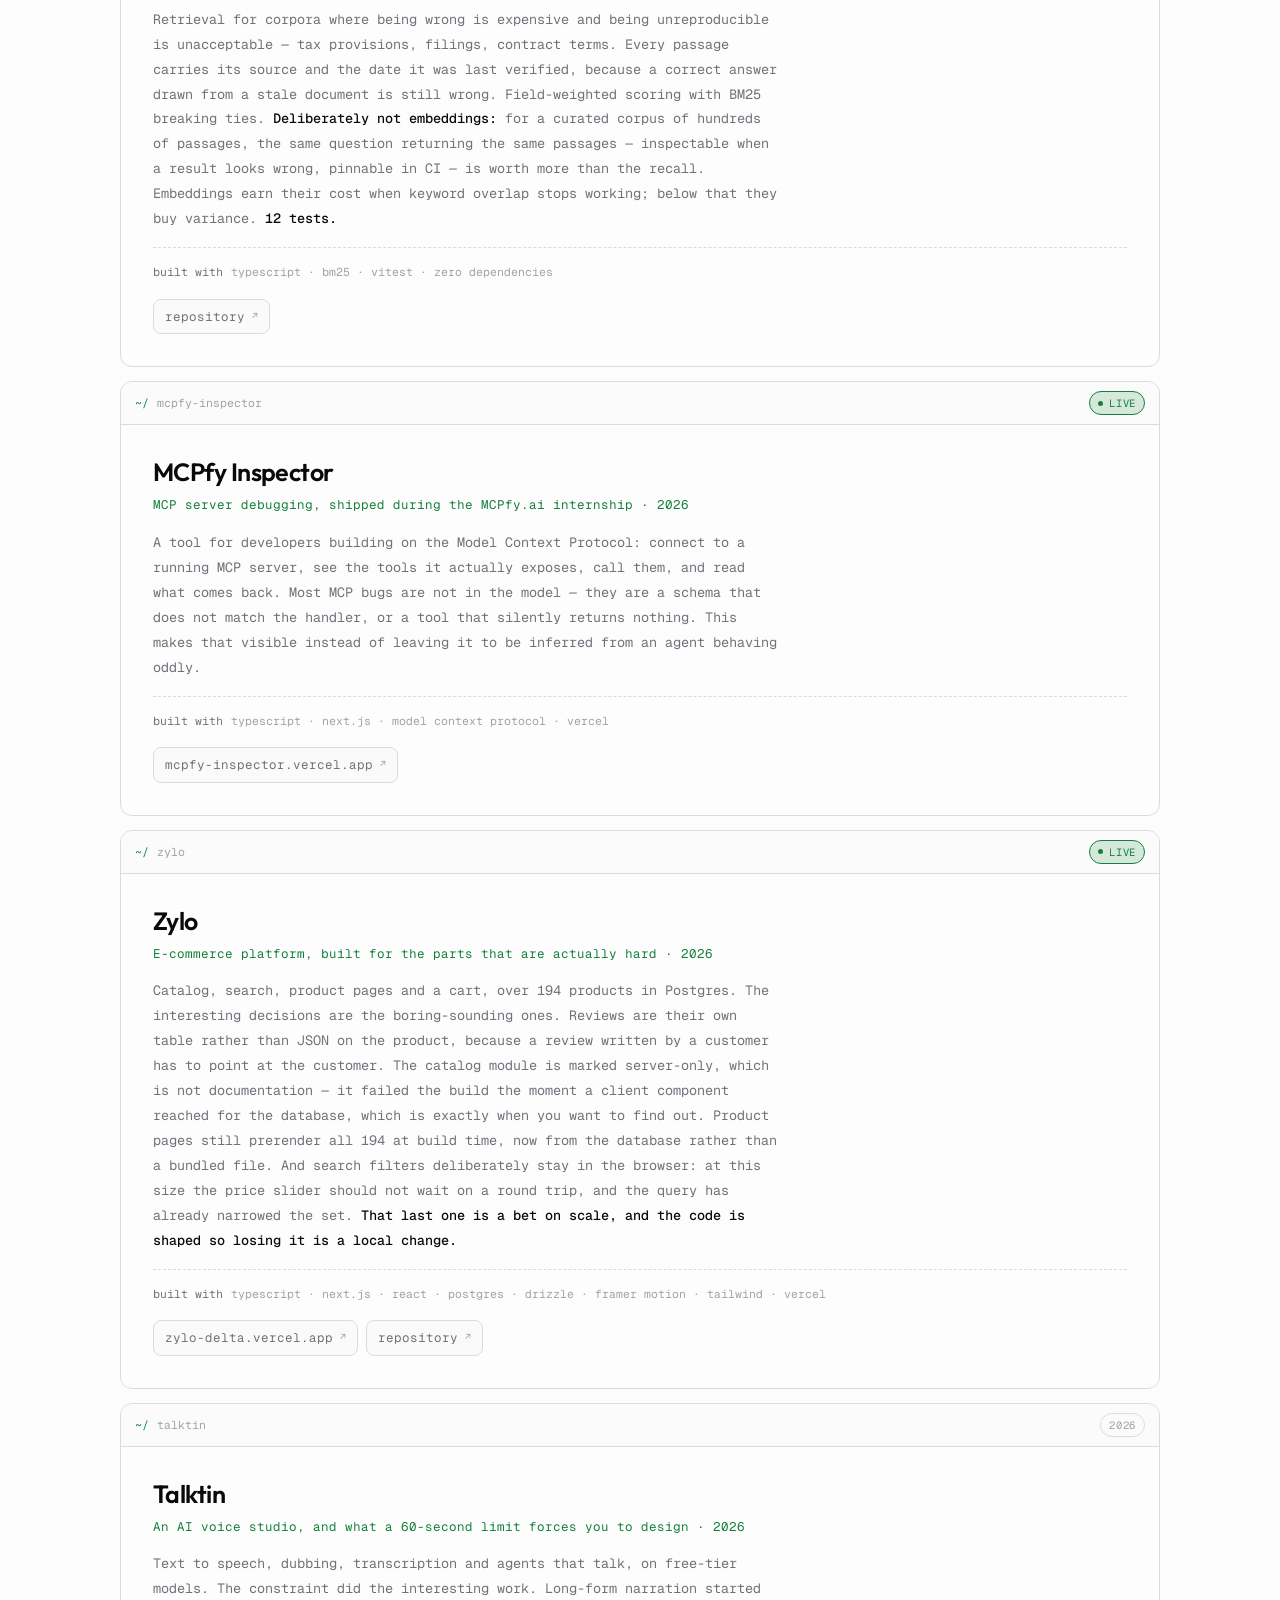
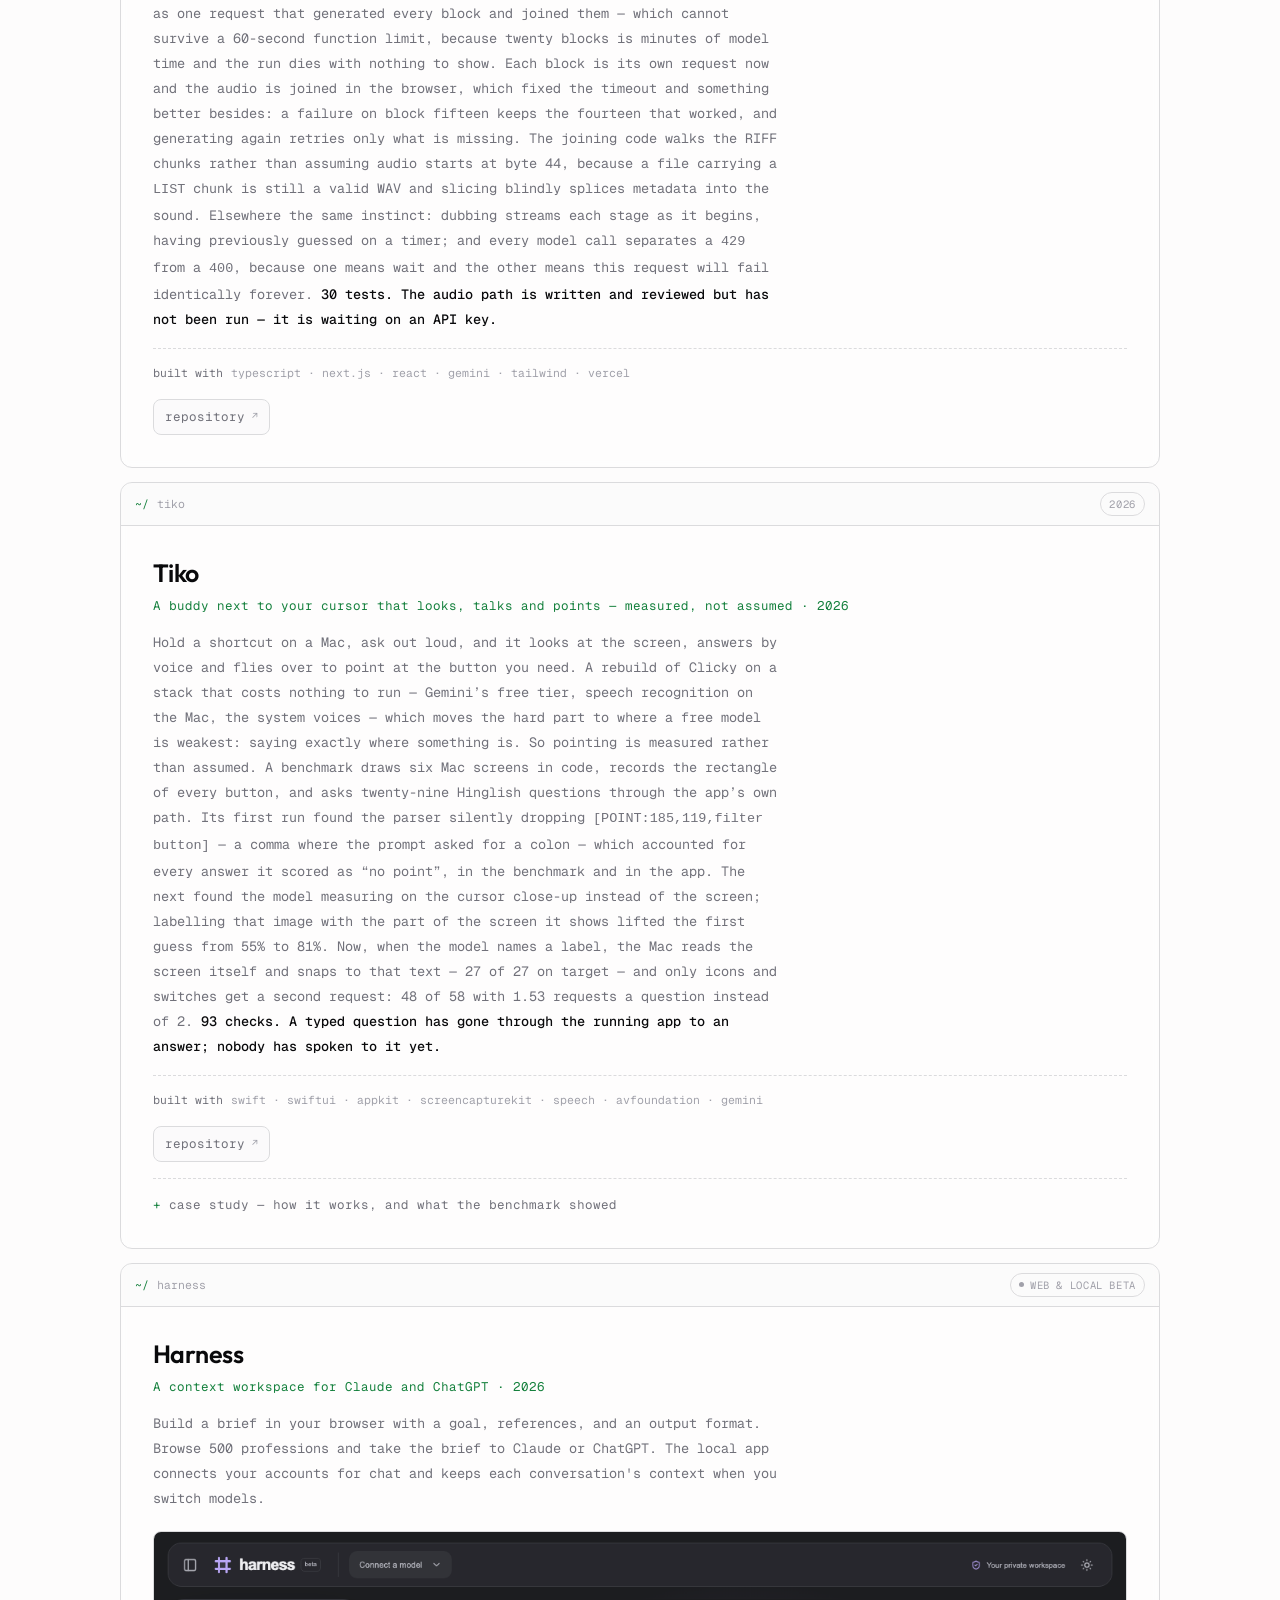
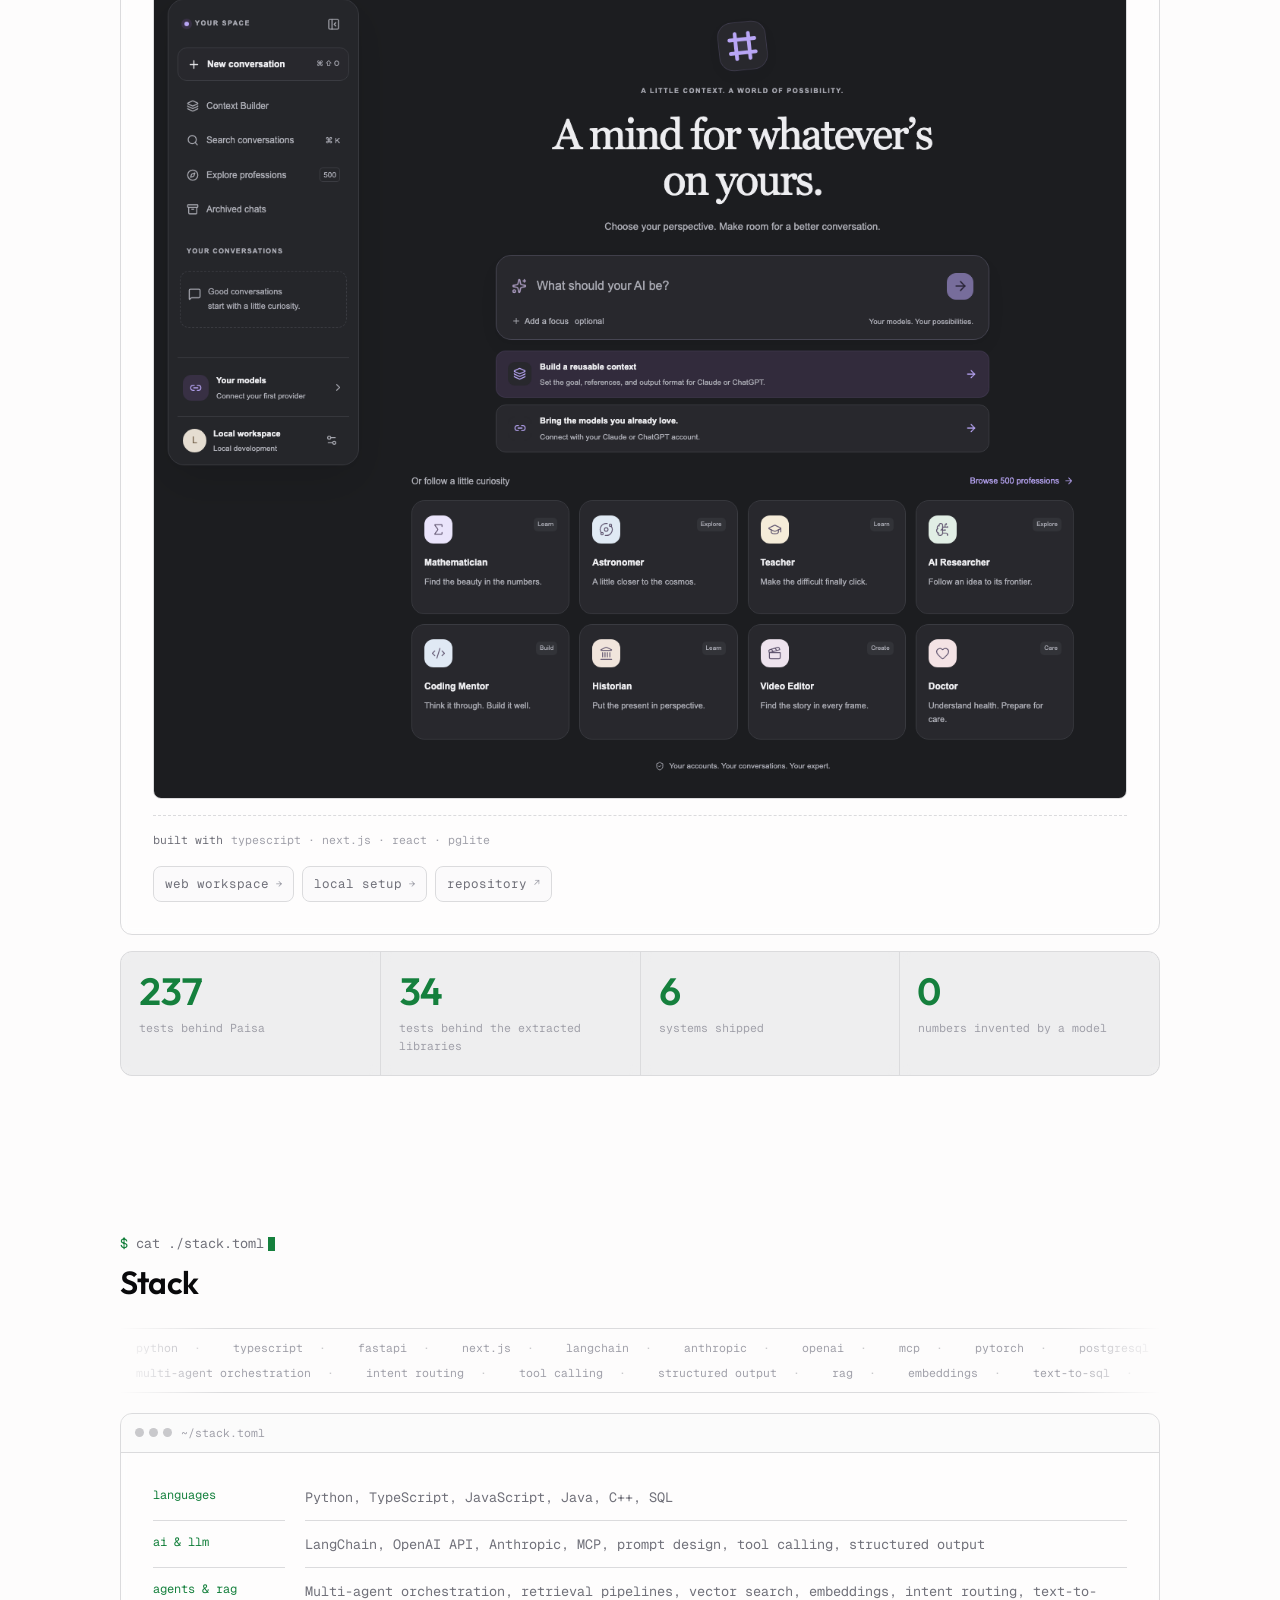
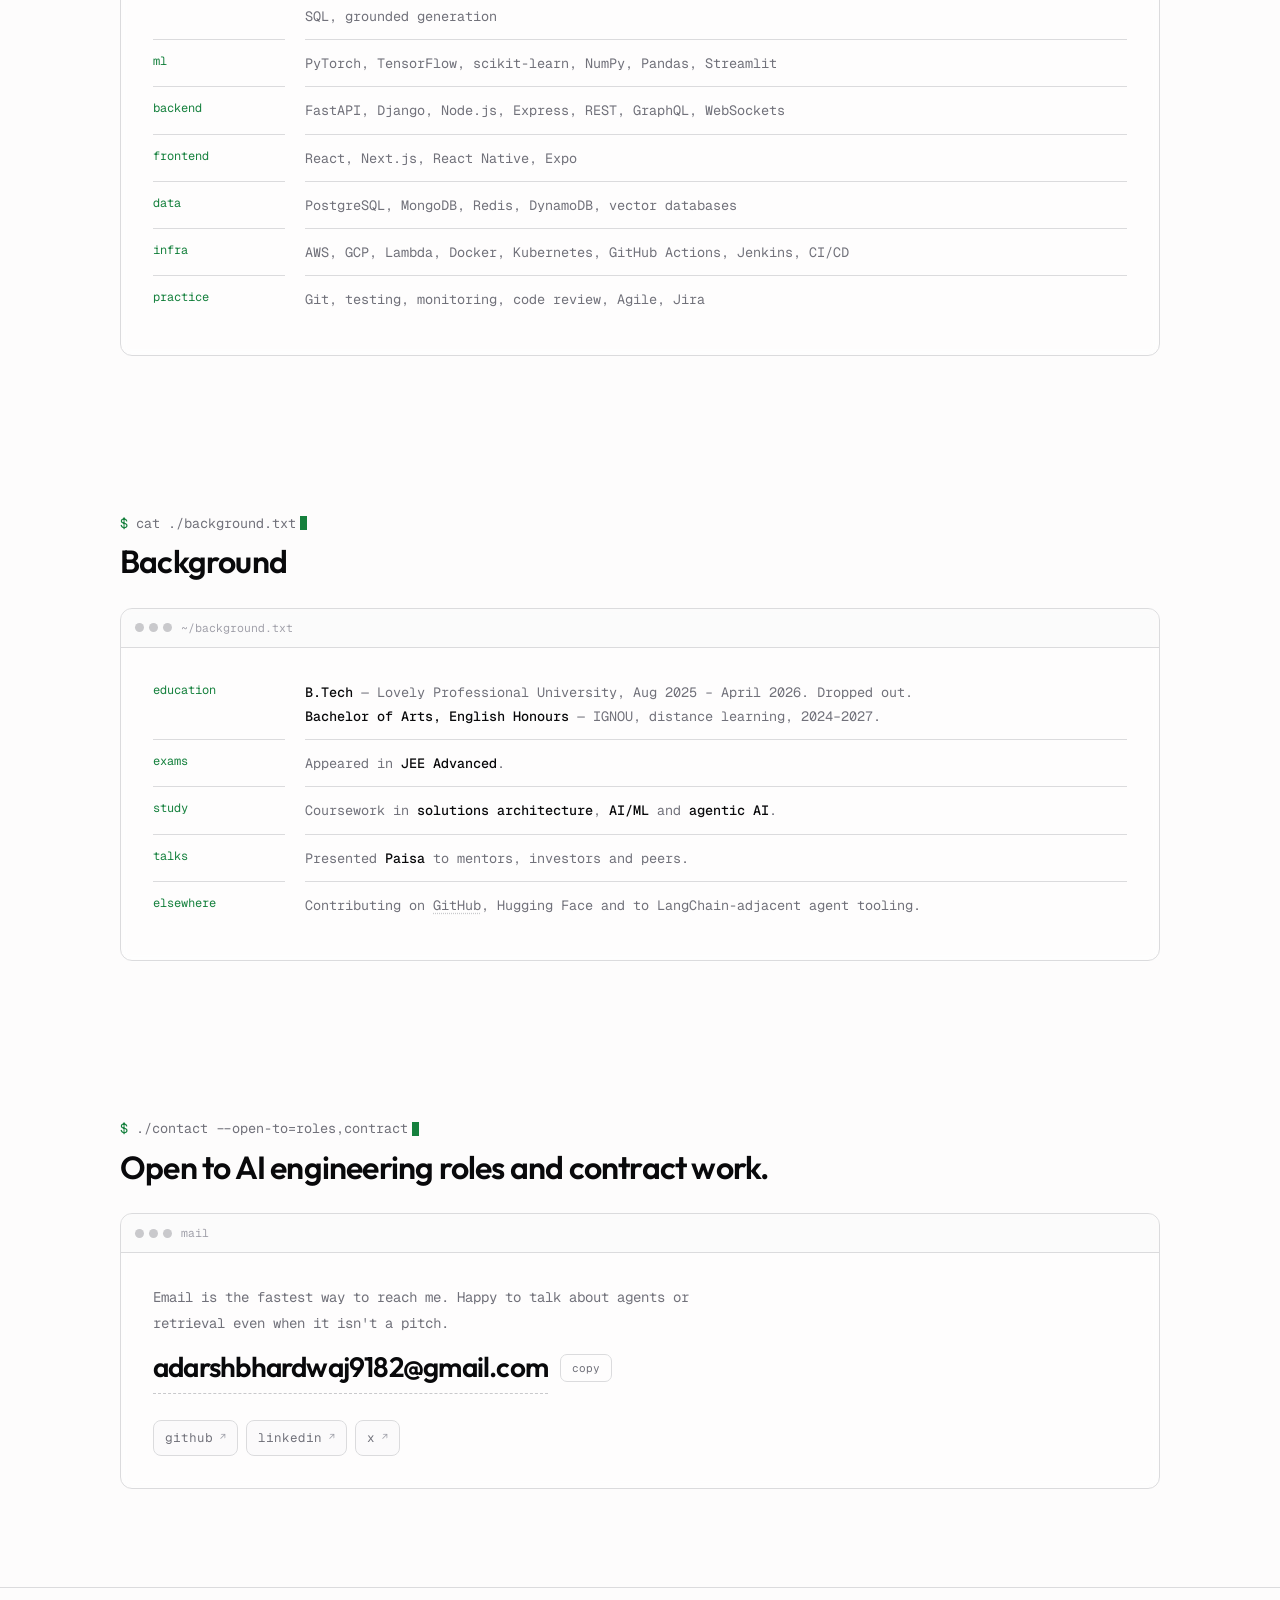
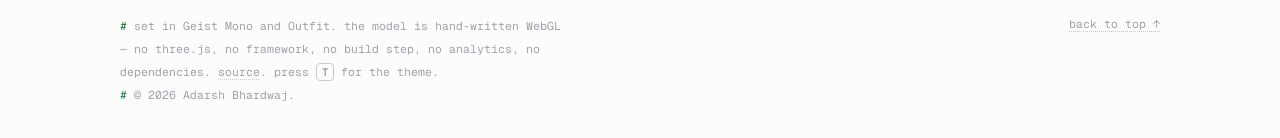
==== commit 9c43c724: "Add OctuEdit experience back" ====
--- a/index.html
+++ b/index.html
@@ -566,6 +566,16 @@
   <div class="log">
 
     <div class="commit head">
+      <div class="top">
+        <h3>AI Engineer and Growth <span class="at">@ octuedit</span></h3>
+        <span class="when">November 2026 — Present</span>
+      </div>
+      <p>Building octuedit's AI video editing platform — bringing AI assistance into the editing
+        workflow so creators can cut, refine and finish video faster.</p>
+      <p class="deps">ai video · video editing · product engineering</p>
+    </div>
+
+    <div class="commit">
       <div class="top">
         <h3>AI Engineer <span class="at">@ Bodhx.ai</span></h3>
         <span class="when">September 2026 — November 2026</span>
